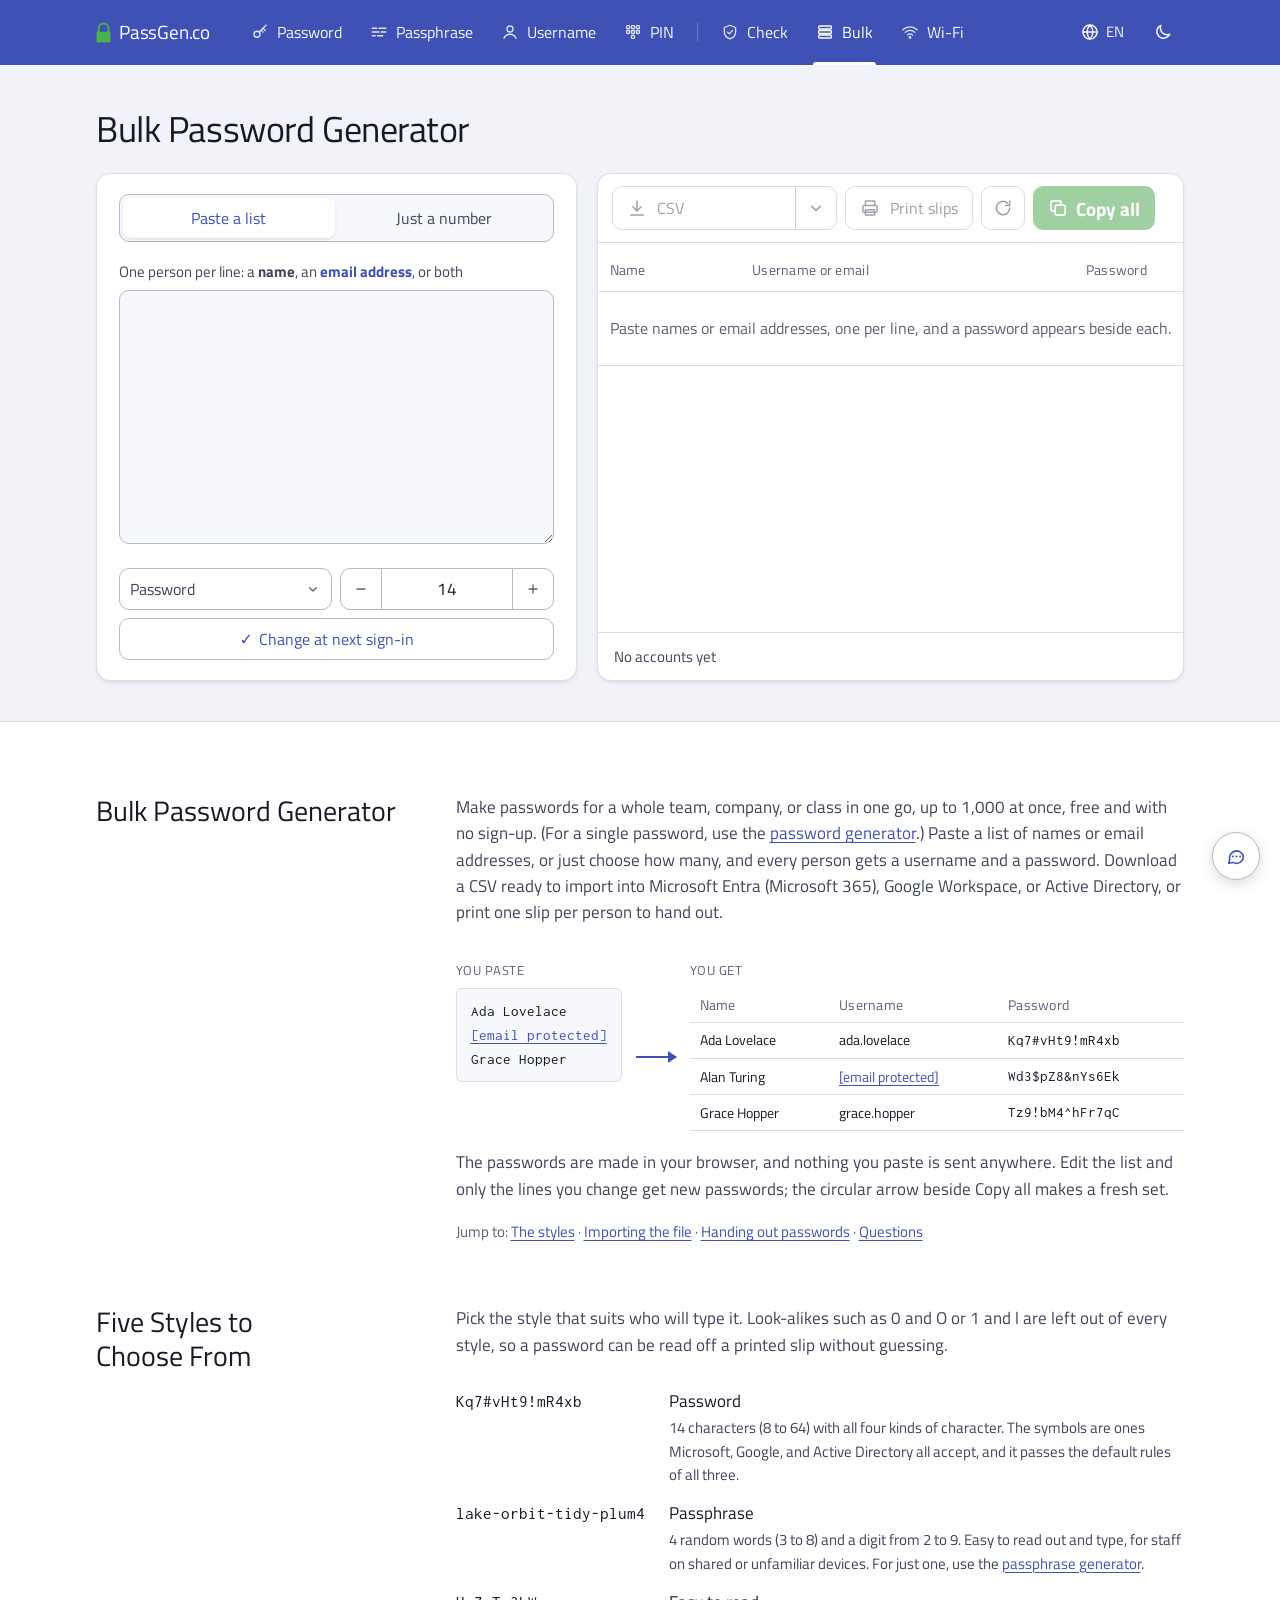
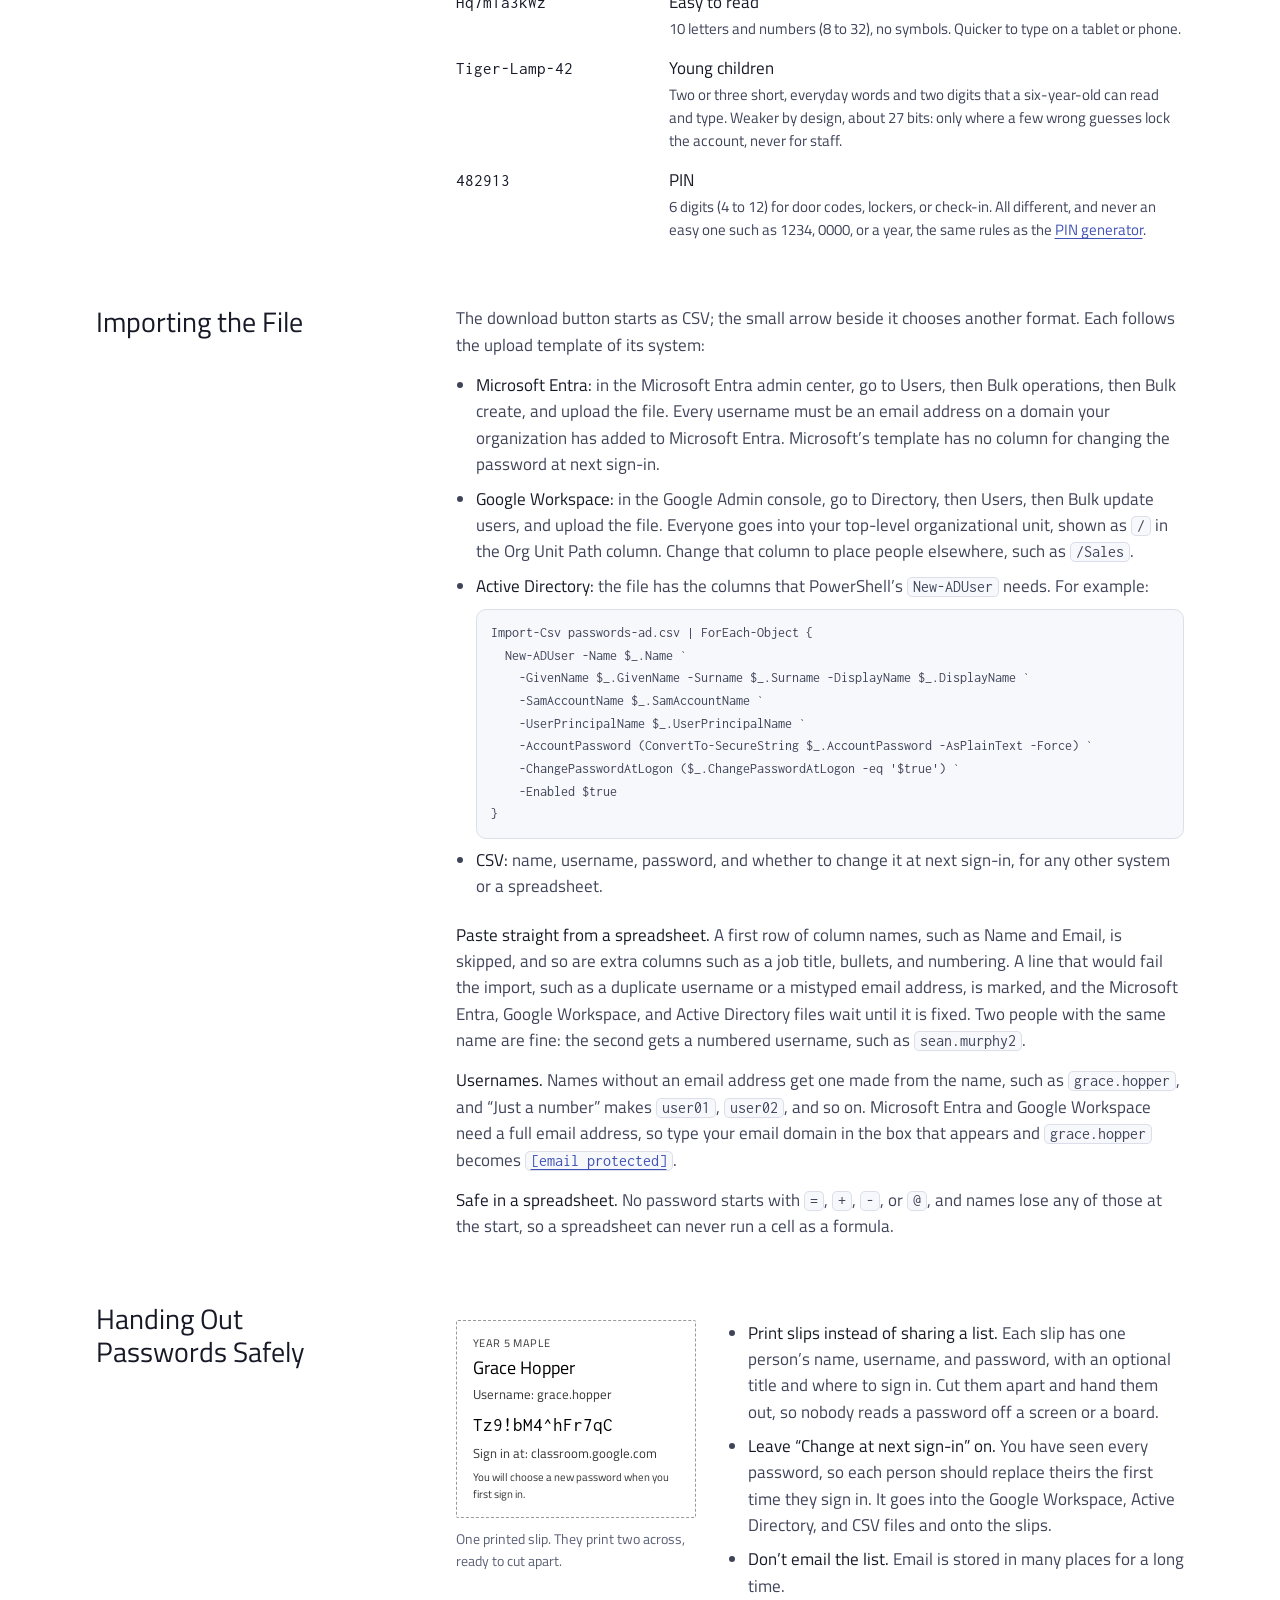
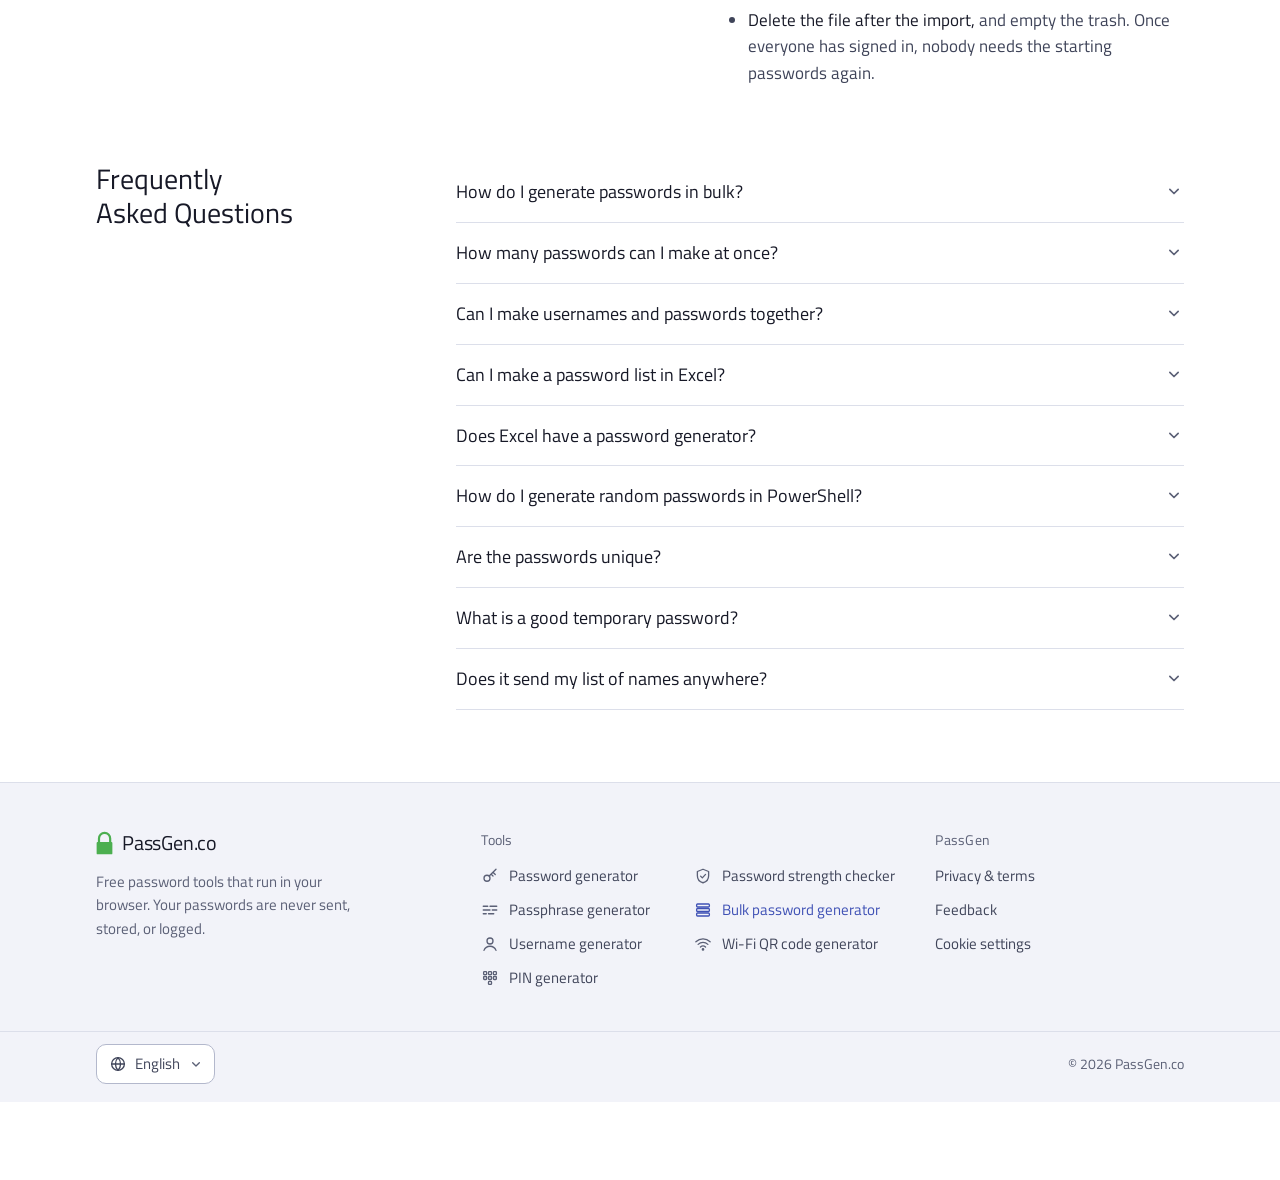
==== bulk/index.html @ 38e811c3 "Initial commit: PassGen Web standalone client-side password generator with Docker and CI/CD" ====
<!doctype html> <html lang="en" data-lang="en"> <head> <meta charset="utf-8"><meta http-equiv="Content-Security-Policy" content="default-src 'self'; script-src 'self' 'unsafe-inline'; style-src 'self' 'unsafe-inline'; img-src 'self' data:; font-src 'self'; connect-src 'self' https://api.pwnedpasswords.com; frame-src 'none'; object-src 'none';"> <meta name="viewport" content="width=device-width,initial-scale=1"> <title>Bulk Password Generator: CSV for Microsoft 365 and Google | PassGen.co</title> <meta name="description" content="Paste names or emails, get a password for each (up to 1,000). Export CSV for Microsoft Entra, Google Workspace, or Active Directory, or print slips."> <link rel="preload" href="/assets/fonts/inconsolata-latin.woff2" as="font" type="font/woff2" crossorigin> <link rel="preload" href="/assets/fonts/titillium-latin.woff2" as="font" type="font/woff2" crossorigin> <style>@font-face { font-family: "Titillium Web"; font-style: normal; font-weight: 400; font-display: swap; src: url("/assets/fonts/titillium-latin.woff2") format("woff2"); unicode-range: U+0-FF, U+131, U+152-153, U+2BB-2BC, U+2C6, U+2DA, U+2DC, U+304, U+308, U+329, U+2000-206F, U+20AC, U+2122, U+2191, U+2193, U+2212, U+2215, U+FEFF, U+FFFD; }@font-face { font-family: "Titillium Web"; font-style: normal; font-weight: 400; font-display: swap; src: url("/assets/fonts/titillium-latin-ext.woff2") format("woff2"); unicode-range: U+100-2BA, U+2BD-2C5, U+2C7-2CC, U+2CE-2D7, U+2DD-2FF, U+304, U+308, U+329, U+1D00-1DBF, U+1E00-1E9F, U+1EF2-1EFF, U+2020, U+20A0-20AB, U+20AD-20C0, U+2113, U+2C60-2C7F, U+A720-A7FF; }@font-face { font-family: Inconsolata; font-style: normal; font-weight: 400; font-display: block; src: url("/assets/fonts/inconsolata-latin.woff2") format("woff2"); unicode-range: U+0-FF, U+131, U+152-153, U+2BB-2BC, U+2C6, U+2DA, U+2DC, U+304, U+308, U+329, U+2000-206F, U+20AC, U+2122, U+2191, U+2193, U+2212, U+2215, U+FEFF, U+FFFD; }@font-face { font-family: Inconsolata; font-style: normal; font-weight: 400; font-display: block; src: url("/assets/fonts/inconsolata-latin-ext.woff2") format("woff2"); unicode-range: U+100-2BA, U+2BD-2C5, U+2C7-2CC, U+2CE-2D7, U+2DD-2FF, U+304, U+308, U+329, U+1D00-1DBF, U+1E00-1E9F, U+1EF2-1EFF, U+2020, U+20A0-20AB, U+20AD-20C0, U+2113, U+2C60-2C7F, U+A720-A7FF; }:root { color-scheme: light; --bg: #ffffff; --band: #f2f3f9; --slab: #ffffff; --sunk: #f7f8fb; --line: #dcdfea; --line-strong: #b3b8cc; --box: #767b90; --ink: #171927; --ink-2: #3f4459; --muted: #5b6076; --brand: #3F51B5; --brand-ink: #3F51B5; --brand-fill: #3F51B5; --brand-soft: #e8eaf6; --brand-line: #9aa4dc; --on-brand: #ffffff; --go: #4CAF50; --go-hover: #5cbb60; --go-ink: #0c2310; --sel: #c5cae9; --sel-ink: #171927; --s-weak: #c62828; --s-fair: #a86400; --s-strong: #3F51B5; --s-vstrong: #2e7d32; --s-empty: #dcdfea; --shadow: 0 1px 2px rgb(23 27 60 / .07),0 3px 8px -4px rgb(23 27 60 / .12); --pop-shadow: 0 10px 20px -8px rgb(23 27 60 / .28),0 2px 6px rgb(23 27 60 / .08); --scrim: rgb(15 17 30 / .38); --ui: "Titillium Web",system-ui,-apple-system,"Segoe UI",Roboto,"Noto Sans",sans-serif; --mono: "Inconsolata",ui-monospace,"SFMono-Regular",Menlo,Consolas,monospace; --r: 10px; --wrap: 880px; --wide: 1136px; --gutter: 24px; }@media (prefers-color-scheme: dark){:root:not([data-theme="light"]) { color-scheme: dark; --bg: #141518; --band: #1b1c21; --slab: #24262d; --sunk: #1e1f25; --line: #33363f; --line-strong: #4d515e; --box: #8a8fa0; --ink: #eceef3; --ink-2: #c6c9d4; --muted: #a3a7b6; --brand-ink: #82b1ff; --brand-fill: #4a5fd0; --brand-soft: #262d4d; --brand-line: #5465c4; --on-brand: #ffffff; --go: #4CAF50; --go-hover: #5cbb60; --go-ink: #0c2310; --sel: #3949ab; --sel-ink: #ffffff; --s-weak: #ef5350; --s-fair: #ffb300; --s-strong: #82b1ff; --s-vstrong: #66bb6a; --s-empty: #393c46; --shadow: 0 1px 2px rgb(0 0 0 / .3),0 3px 8px -4px rgb(0 0 0 / .4); --pop-shadow: 0 10px 20px -8px rgb(0 0 0 / .7),0 2px 6px rgb(0 0 0 / .3); --scrim: rgb(0 0 0 / .55); }}:root[data-theme="dark"] { color-scheme: dark; --bg: #141518; --band: #1b1c21; --slab: #24262d; --sunk: #1e1f25; --line: #33363f; --line-strong: #4d515e; --box: #8a8fa0; --ink: #eceef3; --ink-2: #c6c9d4; --muted: #a3a7b6; --brand-ink: #82b1ff; --brand-fill: #4a5fd0; --brand-soft: #262d4d; --brand-line: #5465c4; --on-brand: #ffffff; --go: #4CAF50; --go-hover: #5cbb60; --go-ink: #0c2310; --sel: #3949ab; --sel-ink: #ffffff; --s-weak: #ef5350; --s-fair: #ffb300; --s-strong: #82b1ff; --s-vstrong: #66bb6a; --s-empty: #393c46; --shadow: 0 1px 2px rgb(0 0 0 / .3),0 3px 8px -4px rgb(0 0 0 / .4); --pop-shadow: 0 10px 20px -8px rgb(0 0 0 / .7),0 2px 6px rgb(0 0 0 / .3); --scrim: rgb(0 0 0 / .55); }*, ::before, ::after { box-sizing: border-box; }html { text-size-adjust: 100%; scrollbar-color: var(--line-strong) transparent; scroll-behavior: smooth; }@media (prefers-reduced-motion: reduce){html { scroll-behavior: auto; }}body { margin: 0px; background: var(--bg); color: var(--ink); font: 400 17px/1.55 var(--ui); font-synthesis: none; -webkit-font-smoothing: antialiased; }body { display: flex; flex-direction: column; min-height: 100dvh; }body > main { flex: 1 0 auto; }::selection { background: var(--sel); color: var(--sel-ink); }a { color: var(--brand-ink); text-underline-offset: 0.2em; text-decoration-thickness: 1px; }a:hover { text-decoration-thickness: 2px; }button, input, select, textarea { font: inherit; color: inherit; }button { cursor: pointer; }:focus-visible { outline: 2px solid var(--brand-ink); outline-offset: 2px; border-radius: 6px; }.ico { width: 20px; height: 20px; flex: 0 0 auto; display: block; }.sr { width: 1px; height: 1px; overflow: hidden; clip: rect(0px, 0px, 0px, 0px); white-space: nowrap; position: absolute !important; }h1, h2, h3 { font-weight: 400; margin: 0px; text-wrap: balance; }.top { background: var(--band); border-bottom: 1px solid var(--line); }.top-in { max-width: var(--wide); margin: 0px auto; padding: 0 var(--gutter); height: 64px; display: flex; align-items: center; gap: 28px; }.brand { display: flex; align-items: center; gap: 10px; color: var(--ink); text-decoration: none; font-size: 22px; letter-spacing: -0.01em; flex: 0 0 auto; }.brand:hover { text-decoration: none; }.brand svg { width: 30px; height: 30px; }.tools { display: flex; align-self: stretch; gap: 2px; flex: 1 1 0%; min-width: 0px; }.tools a { position: relative; display: flex; align-items: center; gap: 8px; padding: 0px 13px; color: var(--ink-2); text-decoration: none; font-size: 16px; white-space: nowrap; }.tools a .ico { width: 18px; height: 18px; color: var(--muted); }.tools a:hover { color: var(--ink); }.tools a[aria-current="page"] { color: var(--brand-ink); }.tools a[aria-current="page"] .ico { color: var(--brand-ink); }.tools a[aria-current="page"]::after { content: ""; position: absolute; inset-inline: 10px; bottom: -1px; height: 3px; border-radius: 3px 3px 0px 0px; background: var(--brand-ink); }.tools .sep { width: 1px; background: var(--line); margin: 22px 8px; }.top-actions { display: flex; align-items: center; gap: 6px; flex: 0 0 auto; }.top-actions .menu-btn { display: none; }.icon-btn { display: inline-flex; align-items: center; justify-content: center; gap: 6px; height: 40px; min-width: 40px; padding: 0px 10px; border-radius: var(--r); border: 1px solid transparent; background: transparent; color: var(--ink-2); }.icon-btn:hover { background: var(--slab); border-color: var(--line); }.lang-btn .code { font-size: 15px; letter-spacing: 0.04em; }.band { background: var(--band); border-bottom: 1px solid var(--line); }.band-in { max-width: var(--wrap); margin: 0px auto; padding: 44px var(--gutter) 40px; }.title { display: flex; flex-wrap: wrap; align-items: baseline; justify-content: space-between; gap: 6px 24px; }h1 { font-size: 36px; line-height: 1.12; letter-spacing: -0.012em; color: var(--ink); }.recipe { display: flex; flex-wrap: wrap; gap: 8px; margin: 24px 0px 14px; padding: 0px; list-style: none; }.chip { display: inline-flex; align-items: center; gap: 8px; height: 42px; padding: 0px 14px; border-radius: var(--r); border: 1px solid var(--line-strong); background: var(--slab); color: var(--ink-2); font-size: 16px; white-space: nowrap; transition: background-color 0.15s, border-color 0.15s, color 0.15s; }.chip:hover { border-color: var(--brand-line); color: var(--ink); }.chip .ico { width: 16px; height: 16px; color: var(--muted); transition: transform 0.2s cubic-bezier(0.2, 0.8, 0.2, 1); }.chip .val { color: var(--ink); }.chip[aria-pressed="true"] { background: var(--brand-soft); border-color: var(--brand-line); color: var(--brand-ink); }@keyframes nope { 
  20%, 60% { transform: translateX(-4px); }
  40%, 80% { transform: translateX(4px); }
}.recipe li { display: flex; }.recipe li > .chip { flex: 1 1 0%; justify-content: center; }.slab { background: var(--slab); border: 1px solid var(--line); border-radius: 14px; box-shadow: var(--shadow); }.row-copy { width: 40px; height: 40px; display: grid; place-items: center; border-radius: 8px; border: 1px solid transparent; background: none; color: var(--muted); }.row-copy:hover { border-color: var(--line); color: var(--ink); }.btn { display: inline-flex; align-items: center; justify-content: center; gap: 10px; height: 52px; padding: 0px 22px; border-radius: var(--r); border: 1px solid var(--line-strong); background: var(--slab); color: var(--ink); font-size: 18px; white-space: nowrap; transition: background-color 0.15s, border-color 0.15s, transform 0.1s; }.btn:active { transform: translateY(1px); }.btn .ico { width: 20px; height: 20px; }.btn-icon { width: 52px; padding: 0px; color: var(--ink-2); }.btn-icon:hover { border-color: var(--brand-line); color: var(--brand-ink); }.btn-icon .ico { transition: transform 0.45s cubic-bezier(0.2, 0.8, 0.2, 1); }.btn-go { background: var(--go); border-color: var(--go); color: var(--go-ink); min-width: 132px; }.btn-go:hover { background: var(--go-hover); border-color: var(--go-hover); }.btn-go .labels { display: grid; }.btn-go .labels > span { grid-area: 1 / 1; transition: opacity 0.15s; }.btn-go .labels > span[hidden] { display: block; visibility: hidden; opacity: 0; }.btn-go .ic-wrap { display: grid; width: 20px; height: 20px; }.btn-go .ic-wrap svg { width: 20px; height: 20px; grid-area: 1 / 1; transition: opacity 0.15s, transform 0.25s cubic-bezier(0.2, 0.8, 0.2, 1); }.btn-go .ic-done { opacity: 0; transform: scale(0.5); }.btn-quiet { height: 44px; font-size: 16px; padding: 0px 14px; color: var(--ink-2); }.btn-quiet:hover { border-color: var(--brand-line); color: var(--brand-ink); }.foot-sp { flex: 1 1 0%; }.btn:disabled { opacity: 0.5; cursor: not-allowed; }.bulk-in { max-width: var(--wide); }.bulk { display: grid; grid-template-columns: 340px minmax(0px, 1fr); gap: 20px; margin-top: 24px; align-items: start; }.bulk-form { padding: 18px; display: grid; gap: 18px; }.lab { display: block; font-size: 15px; color: var(--ink-2); margin: 0px 0px 6px; }.seg { display: grid; grid-template-columns: 1fr 1fr; border: 1px solid var(--line-strong); border-radius: var(--r); padding: 3px; gap: 3px; background: var(--sunk); }.seg label { position: relative; }.seg input { position: absolute; opacity: 0; inset: 0px; margin: 0px; cursor: pointer; }.seg span { display: flex; align-items: center; justify-content: center; height: 40px; border-radius: 7px; color: var(--ink-2); font-size: 16px; transition: background-color 0.15s, color 0.15s; }.seg input:checked + span { background: var(--slab); color: var(--brand-ink); box-shadow: rgba(0, 0, 0, 0.12) 0px 1px 3px; }.seg input:focus-visible + span { outline: 2px solid var(--brand-ink); outline-offset: 1px; }textarea { width: 100%; border: 1px solid var(--line-strong); border-radius: var(--r); background: var(--sunk); padding: 10px 12px; font: 15px/1.55 var(--mono); color: var(--ink); resize: vertical; min-height: 170px; }.mode-list .hint { margin-top: 6px; }.bulk-out { min-width: 0px; overflow: hidden; }.bulk-bar { display: flex; flex-wrap: wrap; gap: 8px; align-items: center; padding: 12px 14px; border-bottom: 1px solid var(--line); }.btn-sm { height: 44px; font-size: 16px; min-width: 0px; padding: 0px 14px; gap: 8px; }.tbl-wrap { max-height: 470px; overflow: auto; }.bulk-tbl { margin: 0px; }.bulk-tbl th { position: sticky; top: 0px; background: var(--slab); z-index: 1; }.bulk-tbl th, .bulk-tbl td { padding: 6px 14px; }.bulk-tbl td { color: var(--ink-2); white-space: nowrap; }.bulk-tbl .c-pw { color: var(--ink); font-size: 18px; letter-spacing: 0.02em; }.bulk-tbl .c-copy { width: 56px; text-align: end; }.bulk-note { display: flex; gap: 8px; align-items: center; margin: 0px; padding: 12px 16px; border-top: 1px solid var(--line); color: var(--muted); font-size: 15px; }@starting-style {
  .pop:popover-open { opacity: 0; transform: translateY(-4px); }
}.picks { display: flex; flex-wrap: wrap; gap: 6px; margin-top: 10px; }.pick { min-width: 48px; height: 38px; padding: 0px 10px; border-radius: 8px; border: 1px solid var(--line); background: var(--sunk); color: var(--ink-2); font-variant-numeric: tabular-nums; }.pick:hover { border-color: var(--brand-line); color: var(--ink); }.pick[aria-pressed="true"] { background: var(--brand-fill); border-color: var(--brand-fill); color: var(--on-brand); }.hint { font-size: 14px; color: var(--muted); margin: 10px 0px 0px; }.opt code, .pop code, .mono { font-family: var(--mono); font-size: 15px; color: var(--muted); letter-spacing: 0.04em; word-break: break-all; }.guide { max-width: var(--wrap); margin: 0px auto; padding: 24px var(--gutter) 72px; }.guide section { max-width: 68ch; padding-top: 48px; }.guide h2 { font-size: 28px; line-height: 1.2; margin-bottom: 12px; color: var(--ink); }.guide p, .guide li { color: var(--ink-2); }.guide p { margin: 0px 0px 14px; }.tbl { width: 100%; border-collapse: collapse; font-variant-numeric: tabular-nums; font-size: 16px; margin-top: 6px; }.tbl th, .tbl td { text-align: start; padding: 10px 12px; border-bottom: 1px solid var(--line); }.tbl th { color: var(--muted); font-size: 14px; letter-spacing: 0.02em; }.tbl td:first-child { color: var(--ink); }.fb-fab { transition: opacity 0.2s, transform 0.2s; }@keyframes rise { 
  0% { opacity: 0; transform: translateY(8px); }
}.input, .select { height: 46px; border: 1px solid var(--line-strong); border-radius: var(--r); background: var(--sunk); padding: 0px 12px; width: 100%; }.input::placeholder, textarea::placeholder { color: var(--muted); }.input:focus, .select:focus, textarea:focus { outline: none; border-color: var(--brand-ink); box-shadow: 0 0 0 1px var(--brand-ink); }.toast { position: fixed; left: 50%; bottom: 24px; transform: translate(-50%, 16px); background: var(--ink); color: var(--bg); padding: 10px 16px; border-radius: 10px; font-size: 15px; opacity: 0; pointer-events: none; transition: opacity 0.18s, transform 0.25s cubic-bezier(0.2, 0.8, 0.2, 1); z-index: 50; max-width: calc(-32px + 100vw); }.print-only { display: none; }@media print{body > :not(.print-only) { display: none !important; }.print-only { display: block !important; }}@media (max-width: 1120px){.tools a .ico { display: none; }.tools a { padding: 0px 10px; }}@media (max-width: 999px){.recipe { margin: 18px 0px 12px; gap: 6px; display: grid; grid-template-columns: repeat(12, minmax(0px, 1fr)); grid-auto-flow: dense; }.recipe > li { grid-column: span 4; }.recipe .r-words { grid-column: span 5; }.recipe .r-sep { grid-column: span 7; }}@media (max-width: 860px){:root { --gutter: 16px; }.top-in { display: grid; grid-template-columns: minmax(0px, 1fr) auto; height: auto; padding: 0px; gap: 0px; }.brand { font-size: 20px; height: 56px; padding-inline: 16px; }.brand svg { width: 26px; height: 26px; }.top-actions { padding-inline-end: 8px; grid-area: 1 / 2; }.top-actions .menu-btn { display: inline-flex; }.tools { grid-area: 2 / 1 / auto / -1; border-top: 1px solid var(--line); overflow-x: auto; scrollbar-width: none; height: 48px; padding: 0px 8px; scroll-snap-type: x; mask-image: linear-gradient(90deg, rgb(0, 0, 0) 88%, transparent); }[dir="rtl"] .tools { mask-image: linear-gradient(270deg, rgb(0, 0, 0) 88%, transparent); }.tools::-webkit-scrollbar { display: none; }.tools a { padding: 0px 12px; scroll-snap-align: start; }.tools a .ico { display: block; }.tools .sep { margin: 14px 4px; }.band-in { padding: 24px var(--gutter) 28px; }h1 { font-size: 28px; }.title { display: block; }.bulk { grid-template-columns: 1fr; }.bulk-tbl thead { display: none; }.bulk-tbl tr { display: grid; grid-template-columns: minmax(0px, 1fr) 48px; grid-template-areas: "n c" "u c" "p c"; padding: 10px 14px; border-bottom: 1px solid var(--line); }.bulk-tbl td { border: 0px; padding: 0px; white-space: normal; overflow-wrap: anywhere; }.bulk-tbl .c-name { grid-area: n; color: var(--ink); }.bulk-tbl .c-user { grid-area: u; font-size: 15px; }.bulk-tbl .c-pw { grid-area: p; margin-top: 2px; }.bulk-tbl .c-copy { grid-area: c; align-self: center; width: auto; }.chip { height: 42px; padding: 0px 10px; font-size: 15px; gap: 7px; }.btn-go { width: 100%; }.guide section { padding-top: 36px; }.guide h2 { font-size: 24px; }@starting-style {
  .pop:not(.pop-info):popover-open { transform: translateY(24px); }
}@starting-style {
  .pop.pop-full:popover-open, .lang-pop:popover-open { transform: none; opacity: 0; }
}}@media (prefers-reduced-motion: reduce){*, ::before, ::after { animation-duration: 0.01ms !important; animation-iteration-count: 1 !important; transition-duration: 0.01ms !important; }}:root[data-theme="dark"] .theme-btn .ic-moon, :root:not([data-theme="dark"]) .theme-btn .ic-sun { display: none; }:root.theme-switching, :root.theme-switching *, :root.theme-switching ::before, :root.theme-switching ::after { transition: none !important; }:root:not([data-theme="dark"]) .top { --band: #3F51B5; --line: rgb(255 255 255 / .2); --line-strong: rgb(255 255 255 / .5); --ink: #ffffff; --ink-2: rgb(255 255 255 / .94); --muted: rgb(255 255 255 / .84); --brand-ink: #ffffff; --brand-fill: #ffffff; --brand-soft: rgb(255 255 255 / .16); --brand-line: rgb(255 255 255 / .75); --on-brand: #3F51B5; --box: rgb(255 255 255 / .8); border-bottom-color: transparent; }:root:not([data-theme="dark"]) .top .icon-btn:hover { background: rgba(255, 255, 255, 0.12); border-color: transparent; }:root:not([data-theme="dark"]) .top .pop, :root:not([data-theme="dark"]) .top dialog { --line: #dcdfea; --line-strong: #b3b8cc; --ink: #171927; --ink-2: #3f4459; --muted: #5b6076; --brand-ink: #3F51B5; --brand-fill: #3F51B5; --brand-soft: #e8eaf6; --brand-line: #9aa4dc; --on-brand: #ffffff; --box: #767b90; }@font-face { font-family: "PG Bold"; font-style: normal; font-weight: 700; font-display: swap; src: url("/assets/fonts/titillium-700-latin.woff2") format("woff2"); unicode-range: U+0-FF, U+131, U+152-153, U+2BB-2BC, U+2C6, U+2DA, U+2DC, U+304, U+308, U+329, U+2000-206F, U+20AC, U+2122, U+2191, U+2193, U+2212, U+2215, U+FEFF, U+FFFD; }@font-face { font-family: "PG Bold"; font-style: normal; font-weight: 700; font-display: swap; src: url("/assets/fonts/titillium-700-latin-ext.woff2") format("woff2"); unicode-range: U+100-2BA, U+2BD-2C5, U+2C7-2CC, U+2CE-2D7, U+2DD-2FF, U+304, U+308, U+329, U+1D00-1DBF, U+1E00-1E9F, U+1EF2-1EFF, U+2020, U+20A0-20AB, U+20AD-20C0, U+2113, U+2C60-2C7F, U+A720-A7FF; }html[data-theme]:root { --go: #43A047; --go-hover: #3B9440; --go-ink: #ffffff; }.btn-go { font-size: 19px; font-family: "PG Bold", "Titillium Web", system-ui, sans-serif; font-weight: 700; }.brand .lock { width: 17px; height: 24px; flex: 0 0 auto; }.brand { gap: 9px; }.top { position: sticky; top: calc(var(--hdr-h, 64px) * -1); z-index: 40; }@keyframes hdr-in { 
  0% { transform: translateY(-100%); }
  100% { transform: none; }
}.guide section[id] { scroll-margin-top: -24px; }@media (max-width: 860px){.guide section[id] { scroll-margin-top: -12px; }}html[data-theme]:root { --s-strong: #689F38; }html[data-theme="dark"]:root { --s-strong: #9CCC65; }@media (min-width: 1000px){.guide { max-width: var(--wide); }.guide section { max-width: none; display: grid; grid-template-columns: minmax(0px, 1fr) minmax(0px, 2.4fr); column-gap: 56px; }.guide section > * { grid-column: 2; }.guide section > h2 { grid-area: 1 / 1 / span 40; align-self: start; }.recipe { gap: 6px; }.recipe .chip { padding-inline: 12px; }}@media (min-width: 1000px){.recipe { gap: 5px; }.recipe .chip { padding-inline: 10px; }}@media (min-width: 1000px){.recipe { gap: 4px; }}@media (min-width: 1000px){.recipe:not(.compact) { justify-content: space-between; }}@media (min-width: 1000px){:root.tool-wide .band-in:not(.bulk-in) { padding-inline: var(--gutter); }}@media (min-width: 1000px){.recipe:not(.compact) { justify-content: flex-start; }.recipe:not(.compact) > li > .chip { width: 100%; }}.recipe .split { display: flex; flex: 1 1 0%; min-width: 0px; }.recipe .split > .chip:first-child { flex: 1 1 0%; border-start-end-radius: 0px; border-end-end-radius: 0px; }.recipe .len-split { display: flex; flex: 1 1 0%; min-width: 0px; }.recipe .len-split > .chip { border-radius: 0px; margin-inline-start: -1px; justify-content: center; }.recipe .len-split > .chip:first-child { margin-inline-start: 0px; border-start-start-radius: var(--r); border-end-start-radius: var(--r); }.recipe .len-split > .chip:last-child { border-start-end-radius: var(--r); border-end-end-radius: var(--r); }.recipe .len-split .step { flex: 0 0 auto; width: 38px; padding: 0px; color: var(--ink-2); }.recipe .len-split .step .ico { width: 16px; height: 16px; }.recipe .len-split .step:disabled { color: var(--line-strong); cursor: default; }.recipe .len-split .len-num { flex: 1 1 0%; min-width: 0px; padding-inline: 6px; cursor: default; font-variant-numeric: tabular-nums; font-size: 17px; color: var(--ink); }.recipe .len-split .len-num:hover { border-color: var(--line-strong); }.recipe .len-split > .chip.step:first-child { flex: 0 0 auto; }.recipe .len-split > .chip.step { flex: 0 0 auto; }@media (hover: hover) and (pointer: fine){:root.scrubbing, :root.scrubbing * { cursor: ew-resize !important; user-select: none; }}.recipe .split > .chip:first-child { justify-content: center; }.btn-icon .ico { transition: none; }@keyframes pg-turn { 
  0% { transform: rotate(0deg); }
  100% { transform: rotate(360deg); }
}.recipe.pp-row .opt-tog .opt-ch { font-size: 17px; letter-spacing: 0.04em; }.recipe.pp-row .len-split .len-num { flex: 0 0 auto; width: 3.4ch; padding-inline: 4px; font-size: 17px; color: var(--ink); cursor: default; }@media (min-width: 1000px){.recipe.pp-row { gap: 6px; }.recipe.pp-row:not(.compact) > li:not(.gap):not(.r-words) { flex: 1 1 auto; }.recipe.pp-row:not(.compact) > li.r-words { flex: 0 0 auto; }.recipe.pp-row .len-split { flex: 0 0 auto; }}@media (max-width: 999px){.recipe.pp-row { grid-template-columns: repeat(24, minmax(0px, 1fr)); }.recipe.pp-row > li.r-words { grid-column: span 10; }.recipe.pp-row > li.r-sep { grid-column: span 14; }.recipe.pp-row .len-split .step { width: 44px; }.recipe.pp-row .len-split .len-num { flex: 1 1 0%; }}.stack { display: inline-grid; justify-items: center; }.stack > * { grid-area: 1 / 1; }.stack > .sizer { visibility: hidden; white-space: nowrap; }.stack { justify-items: start; }.recipe .chip:has(> .stack):has(> .chev) { justify-content: flex-start; }.recipe .chip:has(> .stack):has(> .chev) > .chev { margin-inline-start: auto; }.recipe.pp-row .len-split .len-num { width: auto; padding-inline: 14px; }.recipe.pp-row .len-split .len-num .stack { justify-items: center; }@media (max-width: 999px){.recipe.pp-row > li.r-words { grid-column: span 12; }.recipe.pp-row > li.r-sep { grid-column: span 12; }.recipe.pp-row .len-split .len-num { padding-inline: 6px; }}@media (max-width: 359px){.recipe.pp-row > li.r-words, .recipe.pp-row > li.r-sep, .recipe.pp-row > li.r-wl { grid-column: span 24; }}.recipe.pw-row .r-set .chip[aria-pressed="true"], .recipe.pw-row .look-tog[aria-pressed="true"], .recipe.pp-row .opt-tog[aria-pressed="true"], .recipe .chip.chip-more.on { background: var(--brand-soft); border-color: var(--brand-line); color: var(--brand-ink); }.recipe.pw-row .r-set .chip[aria-pressed="true"], .recipe.pw-row .look-tog[aria-pressed="true"], .recipe.pp-row .opt-tog[aria-pressed="true"], .recipe .chip.chip-more.on { background: color-mix(in srgb,var(--brand-fill) 17%,var(--slab)); border-color: color-mix(in srgb,var(--brand-fill) 60%,var(--slab)); }.recipe .r-set .chip[aria-pressed="true"], .recipe .look-tog[aria-pressed="true"], .recipe .opt-tog[aria-pressed="true"], .recipe .chip.chip-more.on, .recipe.pw-row .r-set .chip[aria-pressed="true"], .recipe.pw-row .look-tog[aria-pressed="true"], .recipe.pp-row .opt-tog[aria-pressed="true"], .recipe.pin-row .look-tog[aria-pressed="true"] { background: var(--slab); border-color: var(--line-strong); color: var(--brand-ink); box-shadow: inset 0 -3px 0 var(--brand-fill); }.recipe .r-set .chip[aria-pressed="true"] > span:not(.sr), .recipe .opt-tog[aria-pressed="true"] .opt-ch { color: var(--brand-ink); }.recipe .r-set .chip[aria-pressed="true"], .recipe .look-tog[aria-pressed="true"], .recipe .opt-tog[aria-pressed="true"], .recipe .chip.chip-more.on, .recipe.pw-row .r-set .chip[aria-pressed="true"], .recipe.pw-row .look-tog[aria-pressed="true"], .recipe.pp-row .opt-tog[aria-pressed="true"], .recipe.pin-row .look-tog[aria-pressed="true"] { background: var(--slab); border-color: var(--line-strong); color: var(--brand-ink); box-shadow: none; }.recipe .r-set .chip > span:not(.sr):not(.box)::before, .recipe .opt-tog .opt-ch::before, .recipe .look-tog.skip-words::before { content: "✓"; display: inline-block; width: 0.9em; margin-inline-end: 5px; font-family: var(--ui); font-weight: 400; color: transparent; text-decoration: none; }.recipe .r-set .chip[aria-pressed="true"] > span:not(.sr):not(.box)::before, .recipe .opt-tog[aria-pressed="true"] .opt-ch::before, .recipe .look-tog.skip-words[aria-pressed="true"]::before { color: var(--brand-fill); }.recipe .r-set .chip > span:not(.sr):not(.box), .recipe .opt-tog .opt-ch { position: relative; }.recipe .r-set .chip > span:not(.sr):not(.box)::before, .recipe .opt-tog .opt-ch::before { position: absolute; right: 100%; top: 50%; transform: translateY(-50%); width: auto; margin: 0px 6px 0px 0px; }.recipe .r-set .chip[aria-pressed="true"] > span:not(.sr):not(.box)::before, .recipe .opt-tog[aria-pressed="true"] .opt-ch::before, .recipe .look-tog.skip-words[aria-pressed="true"]::before { color: var(--brand-ink); }.recipe.pp-row .opt-tog { padding-inline: 26px; }.recipe .r-set .chip > span:not(.sr):not(.box)::before, .recipe .opt-tog .opt-ch::before { right: auto; inset-inline-end: 100%; margin: 0px; margin-inline-end: 6px; }.top-in .brand { font-size: 19px; gap: 8px; }.top-in .brand .lock { width: 15px; height: 21px; }@media (max-width: 999px){.top-in .brand { font-size: 18px; }.top-in .brand .lock { width: 14px; height: 20px; }}@media (min-width: 1000px){:root { --rail: 154px; }}@media (hover: hover) and (pointer: fine){.recipe.recipe.recipe :is(.r-set .chip, .look-tog, .opt-tog, .chip-more):hover { border-color: var(--brand-line); color: var(--brand-ink); background: color-mix(in srgb,var(--brand-fill) 7%,var(--slab)); }.recipe.recipe .len-split .step:hover, .recipe.recipe .len-split input.len-num:hover { border-color: var(--brand-line); color: var(--brand-ink); background: color-mix(in srgb,var(--brand-fill) 7%,var(--slab)); position: relative; z-index: 1; }.top-in .brand:hover { opacity: 0.85; }}@media (min-width: 1000px){.bulk { grid-template-columns: 300px minmax(0px, 1fr); }}.recipe.pp-row.bk-row { display: grid; grid-template-columns: minmax(0px, 1fr); gap: 8px; margin: 0px; }.recipe.pp-row.bk-row > li { grid-column: 1 / -1; flex: 0 0 auto; }.recipe.pp-row.bk-row .len-split { flex: 1 1 0%; }.recipe.pp-row.bk-row .len-split .len-num { flex: 1 1 0%; }.bulk-note .count { color: var(--ink-2); }@media (max-width: 999px){.recipe.pp-row.bk-row { grid-template-columns: minmax(0px, 1fr) minmax(0px, 1fr); }.recipe.pp-row.bk-row > li.r-sep, .recipe.pp-row.bk-row > li.r-words { grid-column: auto; }}.recipe.pp-row.bk-row .chip { justify-content: center; }.recipe.pp-row.bk-row .r-sep .chip { justify-content: space-between; }.recipe.pp-row.bk-row .len-split .step { width: 42px; }.recipe.pp-row.bk-row .len-split .len-num { padding-inline: 10px; }.recipe.pp-row.bk-row .opt-tog .opt-ch { font-size: 16px; letter-spacing: 0px; }.bulk-bar .split { display: inline-flex; }.bulk-bar .foot-sp { display: none; }.bulk-bar .btn-icon { width: 44px; height: 44px; }.bulk-bar .bk-dl #dl { border-start-end-radius: 0px; border-end-end-radius: 0px; }.bulk-bar .bk-dl .chip-more { border-start-start-radius: 0px; border-end-start-radius: 0px; margin-inline-start: -1px; padding-inline: 10px; }.bulk-bar .bk-dl .stack { justify-items: start; }@media (max-width: 999px){.bulk-bar { flex-wrap: wrap; row-gap: 8px; }.bulk-bar .bk-dl { order: 1; flex: 1 1 100%; display: flex; }.bulk-bar .bk-dl #dl { flex: 1 1 0%; }.bulk-bar #print { order: 2; padding-inline: 14px; }.bulk-bar #regen { order: 3; flex: 0 0 auto; }.bulk-bar #copyall { order: 4; flex: 1 1 0%; }}@media (max-width: 360px){.bulk-bar #print { font-size: 0px; gap: 0px; width: 44px; padding: 0px; flex: 0 0 auto; }}.bulk-bar.tight #print { font-size: 0px; gap: 0px; width: 44px; padding: 0px; flex: 0 0 auto; }@media (max-width: 999px){.bulk-bar .foot-sp { display: none; }.bulk-note .count { white-space: nowrap; }.bulk .tbl.bulk-tbl td { white-space: normal; }}@media (min-width: 861px){.bulk-tbl { width: 100%; }.tbl.bulk-tbl td.c-name, .tbl.bulk-tbl td.c-user { max-width: 0px; overflow: hidden; text-overflow: ellipsis; white-space: nowrap; }.bulk-tbl td.c-name { width: 45%; }.bulk-tbl td.c-user { width: 55%; }.bulk-tbl td.c-copy, .bulk-tbl th:nth-child(4) { width: 1%; }.bulk-tbl td.c-pw, .bulk-tbl th:nth-child(3) { width: 1%; white-space: nowrap; }.bulk .tbl.bulk-tbl td.c-pw { white-space: nowrap; word-break: normal; overflow-wrap: normal; }}@media (min-width: 1000px) and (max-width: 1199px){.bulk { grid-template-columns: 270px minmax(0px, 1fr); }}@media (min-width: 1000px){.band-in.bulk-in { max-width: var(--wide); margin-inline: auto; padding-inline: var(--gutter); }}@media (min-width: 1000px){.bulk { grid-template-columns: minmax(0px, 9fr) minmax(0px, 11fr); align-items: stretch; }.bulk-form { padding: 20px 22px; align-content: start; }.bulk-form > .mode-count .input { max-width: 200px; }.recipe.pp-row.bk-row { grid-template-columns: minmax(0px, 1fr) minmax(0px, 1fr); }.recipe.pp-row.bk-row > li.r-sep, .recipe.pp-row.bk-row > li.r-words { grid-column: auto; }.bulk-out { display: flex; flex-direction: column; }.bulk-out .tbl-wrap { flex: 1 1 0px; min-height: 240px; max-height: none; overflow: auto; }}@media (min-width: 1000px) and (max-width: 1199px){.bulk { grid-template-columns: minmax(0px, 2fr) minmax(0px, 3fr); }}.bulk .hl-field textarea { min-height: calc(254.5px); }.skip { position: absolute; left: 12px; top: -60px; z-index: 100; background: var(--slab); color: var(--ink); padding: 10px 14px; border-radius: 8px; box-shadow: rgba(0, 0, 0, 0.2) 0px 2px 10px; text-decoration: none; }.skip:focus { top: 12px; }main:focus { outline: none; }@media (max-width: 860px){.bulk .tbl-wrap { max-height: none; overflow: visible; }}.bulk-form .hint.warn { color: var(--s-weak); }.hl-field { position: relative; }.hl-field textarea { position: relative; z-index: 1; display: block; background: transparent; color: transparent; caret-color: var(--ink); }.hl-field textarea::selection { background: color-mix(in srgb,var(--brand-ink) 28%,transparent); color: transparent; }.hl-field .hl { position: absolute; inset: 0px; margin: 0px; border: 1px solid transparent; border-radius: var(--r); background: var(--sunk); padding: 10px 12px; font: 15px/1.55 var(--mono); white-space: pre; overflow: hidden; color: var(--ink); pointer-events: none; }.hl .e, .lab .hl-e { color: var(--brand-ink); }.hl .s { color: var(--muted); }.lab .hl-n, .lab .hl-e { font-family: "PG Bold", "Titillium Web", system-ui, sans-serif; font-weight: 700; }.hl-field .hl-tags { position: absolute; inset: 0px; z-index: 2; margin: 0px; border: 1px solid transparent; padding: 10px 12px; font: 15px/1.55 var(--mono); white-space: pre; overflow: hidden; pointer-events: none; text-align: end; }.people-sum { overflow: hidden; }.people-sum .sum-in { display: flex; flex-wrap: wrap; row-gap: 2px; margin-inline-start: -18px; }.people-sum .sum-in > span::before { content: "·"; display: inline-block; width: 18px; text-align: center; color: var(--muted); }@media (max-width: 520px){.recipe.pp-row.bk-row { grid-template-columns: minmax(0px, 1fr); }}.fb-fab { position: fixed; right: 20px; bottom: 20px; z-index: 40; width: 48px; height: 48px; border-radius: 50%; display: grid; place-items: center; background: var(--slab); color: var(--brand-ink); border: 1px solid var(--line-strong); box-shadow: rgba(0, 0, 0, 0.14) 0px 4px 14px; cursor: pointer; }.fb-fab:hover { border-color: var(--brand-ink); }.fb-fab .ico { width: 22px; height: 22px; }@media (max-width: 860px){.fb-fab { right: 12px; bottom: 12px; width: 44px; height: 44px; transition: transform 0.2s ease-out, opacity 0.2s; }.fb-fab.away { transform: translateY(72px); opacity: 0; pointer-events: none; }}@media (prefers-reduced-motion: reduce){.fb-fab { transition: none; }}:root[data-theme="dark"] #result { --pp-dig: #ff9e9e; --pp-dig-sel: #ff9e9e; --pp-sym: #ff9e9e; --pp-sel: #2f3b80; --pp-sym-sel: #ff9e9e; --pp-warn: #ff7b74; --pp-alt: var(--brand-ink); }@media (prefers-color-scheme: dark){:root:not([data-theme="light"]) #result { --pp-dig: #ff9e9e; --pp-dig-sel: #ff9e9e; --pp-sym: #ff9e9e; --pp-sel: #2f3b80; --pp-sym-sel: #ff9e9e; --pp-warn: #ff7b74; --pp-alt: var(--brand-ink); }}:root[data-theme="dark"] #result { --pw-dig: #82b1ff; --pw-sym: #81c784; --pw-sym-sel: #81c784; }@media (prefers-color-scheme: dark){:root:not([data-theme="light"]) #result { --pw-dig: #82b1ff; --pw-sym: #81c784; --pw-sym-sel: #81c784; }}.guide code { font-family: var(--mono); font-size: 0.92em; background: var(--sunk); border: 1px solid var(--line); border-radius: 5px; padding: 1px 5px; }.guide pre { margin: 10px 0px 4px; padding: 12px 14px; background: var(--sunk); border: 1px solid var(--line); border-radius: var(--r); overflow-x: auto; font-size: 14px; line-height: 1.55; }.tbl td:nth-child(-n+3), .tbl th:nth-child(-n+3) { white-space: nowrap; }:root[data-theme="dark"] .tbl.tint td:has(.lv-1), :root[data-theme="dark"] .k-1::before { background: rgb(74, 36, 38); box-shadow: none; }:root[data-theme="dark"] .tbl.tint td:has(.lv-2), :root[data-theme="dark"] .k-2::before { background: rgb(74, 58, 28); box-shadow: none; }:root[data-theme="dark"] .tbl.tint td:has(.lv-3), :root[data-theme="dark"] .k-3::before { background: rgb(53, 65, 31); box-shadow: none; }:root[data-theme="dark"] .tbl.tint td:has(.lv-4), :root[data-theme="dark"] .k-4::before { background: rgb(31, 61, 36); box-shadow: none; }:root[data-theme="dark"] .jobs-wrap { --j-sym: #81c784; --j-pp-d: #ff9e9e; --j-pp-s: #ff9e9e; }@media (prefers-color-scheme: dark){:root:not([data-theme="light"]) .jobs-wrap { --j-sym: #81c784; --j-pp-d: #ff9e9e; --j-pp-s: #ff9e9e; }}.guide .flow2 { display: grid; grid-template-columns: max-content 40px minmax(0px, 1fr); gap: 0px 14px; align-items: start; margin: 20px 0px 18px; }.f-cap { display: block; font-size: 13px; letter-spacing: 0.04em; text-transform: uppercase; color: var(--muted); margin-bottom: 8px; }.guide .flow2 pre { margin: 0px; padding: 10px 14px; background: var(--sunk); border: 1px solid var(--line); border-radius: 6px; font-family: var(--mono); font-size: 15px; line-height: 1.6; color: var(--ink); }.f-arrow { align-self: center; height: 2px; background: var(--brand-ink); position: relative; margin-top: 22px; }.f-arrow::after { content: ""; position: absolute; right: -1px; top: -5px; border-top: 6px solid transparent; border-bottom: 6px solid transparent; border-image: none; border-left: 9px solid var(--brand-ink); border-right: 0px; }.guide .tbl.mini { margin: 0px; font-size: 14px; }.guide .tbl.mini th, .guide .tbl.mini td { padding: 6px 10px; white-space: nowrap; }.guide .tbl.mini code { background: none; border: 0px; padding: 0px; font-size: 15px; color: var(--ink); }@media (max-width: 760px){.guide .flow2 { grid-template-columns: minmax(0px, 1fr); gap: 0px; }.f-arrow { width: 2px; height: 28px; margin: 10px 0px 10px 24px; justify-self: start; }.f-arrow::after { right: -5px; top: auto; bottom: -2px; border-right: 6px solid transparent; border-left: 6px solid transparent; border-image: none; border-top: 9px solid var(--brand-ink); border-bottom: 0px; }.f-out { overflow-x: auto; }}@media (max-width: 460px){.guide .tbl.mini th:first-child, .guide .tbl.mini td:first-child { display: none; }.guide .tbl.mini th, .guide .tbl.mini td { padding: 6px 8px; }}</style><link rel="preload" href="/assets/css/all.css?v=a039aac0da" as="style"><link rel="stylesheet" href="/assets/css/all.css?v=a039aac0da" media="print" id="pg-css"><noscript><link rel="stylesheet" href="/assets/css/all.css?v=a039aac0da"></noscript><script>!function(){var e=document.documentElement,t=null,a=window.matchMedia&&matchMedia("(prefers-color-scheme: dark)");try{t=localStorage.getItem("theme")}catch(e){}e.dataset.theme="dark"===t||"light"===t?t:a&&a.matches?"dark":"light"}();</script>   <meta property="og:type" content="website"><meta property="og:title" content="Bulk Password Generator: CSV for Microsoft 365 and Google | PassGen.co"><meta property="og:description" content="Paste names or emails, get a password for each (up to 1,000). Export CSV for Microsoft Entra, Google Workspace, or Active Directory, or print slips."><meta property="og:url" content="https://passgen.co/bulk/"><meta property="og:site_name" content="PassGen.co"><meta property="og:image" content="https://passgen.co/assets/img/og-bulk.png?v=b695a7b8"><meta property="og:image:width" content="1200"><meta property="og:image:height" content="630"><meta property="og:image:alt" content="PassGen.co Bulk password generator"><meta property="og:locale" content="en_US"><meta name="twitter:card" content="summary_large_image"><meta name="twitter:title" content="Bulk Password Generator: CSV for Microsoft 365 and Google | PassGen.co"><meta name="twitter:description" content="Paste names or emails, get a password for each (up to 1,000). Export CSV for Microsoft Entra, Google Workspace, or Active Directory, or print slips."><meta name="twitter:image" content="https://passgen.co/assets/img/og-bulk.png?v=b695a7b8"><script type="application/ld+json">{"@context":"https://schema.org","@type":"WebApplication","name":"Bulk password generator","url":"https://passgen.co/bulk/","description":"Paste names or emails, get a password for each (up to 1,000). Export CSV for Microsoft Entra, Google Workspace, or Active Directory, or print slips.","inLanguage":"en","applicationCategory":"SecurityApplication","operatingSystem":"Any","browserRequirements":"Requires JavaScript","isAccessibleForFree":true,"offers":{"@type":"Offer","price":"0","priceCurrency":"USD"},"publisher":{"@type":"Organization","name":"PassGen.co","url":"https://passgen.co/"}}</script><link rel="icon" href="/favicon.ico" sizes="48x48"><link rel="icon" type="image/svg+xml" href="/assets/img/icon.svg"><link rel="apple-touch-icon" href="/assets/img/apple-touch-icon.png"><meta name="theme-color" content="#3F51B5" media="(prefers-color-scheme: light)"><meta name="theme-color" content="#1b1c21" media="(prefers-color-scheme: dark)"><link rel="alternate" hreflang="ru" href="/ru/bulk/"><link rel="alternate" hreflang="en" href="/bulk/"></head> <body>  <a class="skip" href="#main">Skip to the tool</a><header class="top"><div class="top-in"><a class="brand" href="/" aria-label="PassGen.co home"><svg class="lock" viewBox="-2 0 54 72" aria-hidden="true"><rect x="0" y="33" width="50" height="39" rx="3" fill="#4CAF50"/><path d="M7.5 34V21.5a17.75 17.75 0 0 1 35.5 0V34" fill="none" stroke="#4CAF50" stroke-width="7"/></svg><span>PassGen.co</span></a><nav class="tools" aria-label="Tools"><a href="/" title="Password generator"><svg class="ico" aria-hidden="true"><use href="/assets/icons.svg?v=a4efabb73f#i-key"/></svg><span>Password</span></a><a href="/passphrase/" title="Passphrase generator"><svg class="ico" aria-hidden="true"><use href="/assets/icons.svg?v=a4efabb73f#i-phrase"/></svg><span>Passphrase</span></a><a href="/username/" title="Username generator"><svg class="ico" aria-hidden="true"><use href="/assets/icons.svg?v=a4efabb73f#i-user"/></svg><span>Username</span></a><a href="/pin/" title="PIN generator"><svg class="ico" aria-hidden="true"><use href="/assets/icons.svg?v=a4efabb73f#i-pin"/></svg><span>PIN</span></a><span class="sep" aria-hidden="true"></span><a href="/check/" title="Password strength checker"><svg class="ico" aria-hidden="true"><use href="/assets/icons.svg?v=a4efabb73f#i-check"/></svg><span>Check</span></a><a href="/bulk/" aria-current="page" title="Bulk password generator"><svg class="ico" aria-hidden="true"><use href="/assets/icons.svg?v=a4efabb73f#i-bulk"/></svg><span>Bulk</span></a><a href="/wifi/" title="Wi-Fi QR code generator"><svg class="ico" aria-hidden="true"><use href="/assets/icons.svg?v=a4efabb73f#i-wifi"/></svg><span>Wi-Fi</span></a></nav><div class="top-actions"><button class="icon-btn lang-btn" popovertarget="lang-pop" aria-label="Language: English"><svg class="ico" aria-hidden="true"><use href="/assets/icons.svg?v=a4efabb73f#i-globe"/></svg><span class="code">EN</span></button><button class="icon-btn theme-btn" type="button" aria-label="Switch to dark mode"><svg class="ico ic-moon" aria-hidden="true"><use href="/assets/icons.svg?v=a4efabb73f#i-moon"/></svg><svg class="ico ic-sun" aria-hidden="true"><use href="/assets/icons.svg?v=a4efabb73f#i-sun"/></svg></button><button class="icon-btn menu-btn" type="button" popovertarget="menu-pop" aria-label="Menu"><svg class="ico" aria-hidden="true"><use href="/assets/icons.svg?v=a4efabb73f#i-menu"/></svg></button></div></div></header><div class="pop lang-pop" id="lang-pop" popover><span class="grab" aria-hidden="true"></span><h3>Language</h3><input class="filter" type="search" placeholder="Find a language" aria-label="Find a language"><ul class="lang-grid"><li data-en="Russian"><a href="/ru/bulk/" hreflang="ru" data-code="ru" lang="ru"><span>Русский</span><span class="c">RU</span></a></li><li data-en="English"><a href="/bulk/" hreflang="en" data-code="en" lang="en"><span>English</span><span class="c">EN</span></a></li></ul></div><div class="toast" role="status" aria-live="polite"></div><div class="sr" id="sr-status" role="status" aria-live="polite"></div> <main id="main" tabindex="-1"> <section class="band" aria-labelledby="h1"> <div class="band-in bulk-in"> <div class="title"> <h1 id="h1">Bulk Password Generator</h1> </div> <div class="bulk"> <form class="bulk-form slab" id="bulk-form"> <div class="seg" role="radiogroup" aria-label="Who needs passwords"> <label><input type="radio" name="mode" value="list" checked="checked"><span>Paste a list</span></label> <label><input type="radio" name="mode" value="count"><span>Just a number</span></label> </div> <div class="mode-list"> <label class="lab" for="people">One person per line: a <span class="hl-n">name</span>, an <span class="hl-e">email address</span>, or both</label> <div class="hl-field"><div class="hl" id="people-hl" aria-hidden="true"></div><textarea id="people" rows="6" spellcheck="false" wrap="off">Ada Lovelace, ada.lovelace@example.com
Alan Turing, alan.turing@example.com
Grace Hopper
Katherine Johnson, k.johnson@example.com
Tim Berners-Lee
Margaret Hamilton, m.hamilton@example.com</textarea><div class="hl-tags" id="people-tags" aria-hidden="true"></div></div> <p class="hint people-sum" id="people-sum" aria-live="polite" hidden></p> </div> <div class="mode-count" hidden> <label class="lab" for="count-in">How many, from 1 to 1,000</label> <input class="input" id="count-in" type="text" inputmode="numeric" autocomplete="off" maxlength="5" value="25"> <div class="picks" id="count-picks"></div> </div> <div class="mode-dom" id="dom-wrap"> <label class="lab" for="domain">Domain for usernames (optional)</label> <input class="input" id="domain" type="text" inputmode="url" autocomplete="off" autocapitalize="off" spellcheck="false" placeholder="example.com" aria-describedby="dom-warn"> <p class="hint warn" id="dom-warn" aria-live="polite" hidden></p> </div> <ul class="recipe pp-row bk-row" aria-label="Password settings"> <li class="r-sep"><button class="chip" type="button" popovertarget="pop-fmt" aria-label="Style"><span class="stack"><span id="fmt-val">Password</span><span class="sizer" aria-hidden="true">Young children</span></span><svg class="ico chev" aria-hidden="true"><use href="/assets/icons.svg?v=a4efabb73f#i-chev"/></svg></button></li> <li class="r-words"><span class="split len-split" role="group" aria-label="Length"><button class="chip step" type="button" id="len-dec" aria-label="Shorter"><svg class="ico" aria-hidden="true"><use href="/assets/icons.svg?v=a4efabb73f#i-minus"/></svg></button><span class="chip len-num" aria-live="polite"><span class="stack"><span id="len-lbl"><span class="val" id="len-val">14</span></span><span class="sizer" aria-hidden="true">12 digits</span></span></span><button class="chip step" type="button" id="len-inc" aria-label="Longer"><svg class="ico" aria-hidden="true"><use href="/assets/icons.svg?v=a4efabb73f#i-plus"/></svg></button></span></li> <li class="r-force"><button class="chip opt-tog" type="button" aria-pressed="true" id="force"><span class="opt-ch">Change at next sign-in</span></button></li> </ul> <div class="bk-notes" id="bk-notes" aria-live="polite" hidden></div> </form> <div class="bulk-out slab"> <div class="bulk-bar"> <span class="foot-sp"></span> <span class="split bk-dl"><button class="btn btn-quiet" type="button" id="dl"><svg class="ico" aria-hidden="true"><use href="/assets/icons.svg?v=a4efabb73f#i-download"/></svg><span class="stack"><span id="exp-val">CSV</span><span class="sizer" aria-hidden="true">Google Workspace</span></span></button><button class="btn btn-quiet chip-more" type="button" id="exp-more" popovertarget="pop-exp" aria-label="Export format" title="Export format"><svg class="ico chev" aria-hidden="true"><use href="/assets/icons.svg?v=a4efabb73f#i-chev"/></svg></button></span> <button class="btn btn-quiet" type="button" id="print" popovertarget="pop-print"><svg class="ico" aria-hidden="true"><use href="/assets/icons.svg?v=a4efabb73f#i-print"/></svg>Print slips</button> <button class="btn btn-icon" type="button" id="regen" aria-label="New passwords" title="New passwords"><svg class="ico" aria-hidden="true"><use href="/assets/icons.svg?v=a4efabb73f#i-refresh"/></svg></button> <button class="btn btn-go btn-sm" type="button" id="copyall"><span class="ic-wrap"><svg class="ic-copy" aria-hidden="true"><use href="/assets/icons.svg?v=a4efabb73f#i-copy"/></svg><svg class="ic-done" aria-hidden="true"><use href="/assets/icons.svg?v=a4efabb73f#i-done"/></svg></span><span class="labels"><span class="l-one">Copy all</span><span class="l-done" hidden>Copied</span></span></button> </div> <div class="tbl-wrap"> <table class="tbl bulk-tbl"> <thead><tr><th scope="col" id="th-name">Name</th><th scope="col">Username or email</th><th scope="col" id="th-pw">Password</th><th scope="col"><span class="sr">Copy</span></th></tr></thead> <tbody id="rows"></tbody> </table> </div> <p class="bulk-note"><span class="count" id="count">0 accounts</span></p> </div> </div> </div> </section> <div class="guide">  <section id="intro"> <h2>Bulk Password Generator</h2> <p>Make passwords for a whole team, company, or class in one go, up to 1,000 at once, free and with no sign-up. (For a single password, use the <a href="/">password generator</a>.) Paste a list of names or email addresses, or just choose how many, and every person gets a username and a password. Download a CSV ready to import into Microsoft Entra (Microsoft 365), Google Workspace, or Active Directory, or print one slip per person to hand out.</p> <div class="flow2"> <div class="f-in"><span class="f-cap">You paste</span><pre>Ada Lovelace
<a href="/cdn-cgi/l/email-protection" class="__cf_email__" data-cfemail="2d4c414c430359585f44434a6d48554c405d4148034e4240">[email&#160;protected]</a>
Grace Hopper</pre></div> <span class="f-arrow" aria-hidden="true"></span> <div class="f-out"><span class="f-cap">You get</span><table class="tbl mini"> <thead><tr><th>Name</th><th>Username</th><th>Password</th></tr></thead> <tbody> <tr><td>Ada Lovelace</td><td>ada.lovelace</td><td><code>Kq7#vHt9!mR4xb</code></td></tr> <tr><td>Alan Turing</td><td><a href="/cdn-cgi/l/email-protection" class="__cf_email__" data-cfemail="51303d303f7f252423383f36113429303c213d347f323e3c">[email&#160;protected]</a></td><td><code>Wd3$pZ8&amp;nYs6Ek</code></td></tr> <tr><td>Grace Hopper</td><td>grace.hopper</td><td><code>Tz9!bM4^hFr7qC</code></td></tr> </tbody> </table></div> </div> <p>The passwords are made in your browser, and nothing you paste is sent anywhere. Edit the list and only the lines you change get new passwords; the circular arrow beside Copy all makes a fresh set.</p> <p class="jump">Jump to: <a href="#styles">The styles</a> · <a href="#import">Importing the file</a> · <a href="#handing-out">Handing out passwords</a> · <a href="#faq">Questions</a></p> </section> <section id="styles"> <h2>Five Styles to Choose From</h2> <p>Pick the style that suits who will type it. Look-alikes such as 0 and O or 1 and l are left out of every style, so a password can be read off a printed slip without guessing.</p> <ul class="styles"> <li><code>Kq7#vHt9!mR4xb</code><span class="st-name">Password</span><span class="st-why">14 characters (8 to 64) with all four kinds of character. The symbols are ones Microsoft, Google, and Active Directory all accept, and it passes the default rules of all three.</span></li> <li><code>lake-orbit-tidy-plum4</code><span class="st-name">Passphrase</span><span class="st-why">4 random words (3 to 8) and a digit from 2 to 9. Easy to read out and type, for staff on shared or unfamiliar devices. For just one, use the <a href="/passphrase/">passphrase generator</a>.</span></li> <li><code>Hq7mTa3kWz</code><span class="st-name">Easy to read</span><span class="st-why">10 letters and numbers (8 to 32), no symbols. Quicker to type on a tablet or phone.</span></li> <li><code>Tiger-Lamp-42</code><span class="st-name">Young children</span><span class="st-why">Two or three short, everyday words and two digits that a six-year-old can read and type. Weaker by design, about 27 bits: only where a few wrong guesses lock the account, never for staff.</span></li> <li><code>482913</code><span class="st-name">PIN</span><span class="st-why">6 digits (4 to 12) for door codes, lockers, or check-in. All different, and never an easy one such as 1234, 0000, or a year, the same rules as the <a href="/pin/">PIN generator</a>.</span></li> </ul> </section> <section id="import"> <h2>Importing the File</h2> <p>The download button starts as CSV; the small arrow beside it chooses another format. Each follows the upload template of its system:</p> <ul> <li><strong>Microsoft Entra:</strong> in the Microsoft Entra admin center, go to Users, then Bulk operations, then Bulk create, and upload the file. Every username must be an email address on a domain your organization has added to Microsoft Entra. Microsoft’s template has no column for changing the password at next sign-in.</li> <li><strong>Google Workspace:</strong> in the Google Admin console, go to Directory, then Users, then Bulk update users, and upload the file. Everyone goes into your top-level organizational unit, shown as <code>/</code> in the Org Unit Path column. Change that column to place people elsewhere, such as <code>/Sales</code>.</li> <li><strong>Active Directory:</strong> the file has the columns that PowerShell’s <code>New-ADUser</code> needs. For example:<pre><code>Import-Csv passwords-ad.csv | ForEach-Object {
  New-ADUser -Name $_.Name `
    -GivenName $_.GivenName -Surname $_.Surname -DisplayName $_.DisplayName `
    -SamAccountName $_.SamAccountName `
    -UserPrincipalName $_.UserPrincipalName `
    -AccountPassword (ConvertTo-SecureString $_.AccountPassword -AsPlainText -Force) `
    -ChangePasswordAtLogon ($_.ChangePasswordAtLogon -eq '$true') `
    -Enabled $true
}</code></pre></li> <li><strong>CSV:</strong> name, username, password, and whether to change it at next sign-in, for any other system or a spreadsheet.</li> </ul> <p><strong>Paste straight from a spreadsheet.</strong> A first row of column names, such as Name and Email, is skipped, and so are extra columns such as a job title, bullets, and numbering. A line that would fail the import, such as a duplicate username or a mistyped email address, is marked, and the Microsoft Entra, Google Workspace, and Active Directory files wait until it is fixed. Two people with the same name are fine: the second gets a numbered username, such as <code>sean.murphy2</code>.</p> <p><strong>Usernames.</strong> Names without an email address get one made from the name, such as <code>grace.hopper</code>, and “Just a number” makes <code>user01</code>, <code>user02</code>, and so on. Microsoft Entra and Google Workspace need a full email address, so type your email domain in the box that appears and <code>grace.hopper</code> becomes <code><a href="/cdn-cgi/l/email-protection" class="__cf_email__" data-cfemail="9dfaeffcfef8b3f5f2ededf8efddf8e5fcf0edf1f8b3fef2f0">[email&#160;protected]</a></code>.</p> <p><strong>Safe in a spreadsheet.</strong> No password starts with <code>=</code>, <code>+</code>, <code>-</code>, or <code>@</code>, and names lose any of those at the start, so a spreadsheet can never run a cell as a formula.</p> </section> <section id="handing-out"> <h2>Handing Out Passwords Safely</h2> <div class="sign-wrap"> <figure class="slip-demo"> <div class="sl-paper" aria-hidden="true"> <div class="sl-title">Year 5 Maple</div> <div class="sl-name">Grace Hopper</div> <div class="sl-small">Username: grace.hopper</div> <div class="sl-pw">Tz9!bM4^hFr7qC</div> <div class="sl-small">Sign in at: classroom.google.com</div> <div class="sl-tiny">You will choose a new password when you first sign in.</div> </div> <figcaption>One printed slip. They print two across, ready to cut apart.</figcaption> </figure> <ul> <li><strong>Print slips instead of sharing a list.</strong> Each slip has one person’s name, username, and password, with an optional title and where to sign in. Cut them apart and hand them out, so nobody reads a password off a screen or a board.</li> <li><strong>Leave “Change at next sign-in” on.</strong> You have seen every password, so each person should replace theirs the first time they sign in. It goes into the Google Workspace, Active Directory, and CSV files and onto the slips.</li> <li><strong>Don’t email the list.</strong> Email is stored in many places for a long time.</li> <li><strong>Delete the file after the import,</strong> and empty the trash. Once everyone has signed in, nobody needs the starting passwords again.</li> </ul> </div> </section> <section id="faq" class="faq"> <h2>Frequently Asked Questions</h2> <details><summary>How do I generate passwords in bulk?<svg class="ico" aria-hidden="true"><use href="/assets/icons.svg?v=a4efabb73f#i-chev"/></svg></summary><p>Paste your list of names or email addresses into the box, one person per line, or choose “Just a number.” A password appears beside each person straight away. Then download the file for your system, press Copy all, or print one slip per person.</p></details> <details><summary>How many passwords can I make at once?<svg class="ico" aria-hidden="true"><use href="/assets/icons.svg?v=a4efabb73f#i-chev"/></svg></summary><p>With “Just a number”, type any number from 1 to 1,000, or pick one of the common sizes. With a pasted list, you get one for each line. A thousand takes about a second.</p></details> <details><summary>Can I make usernames and passwords together?<svg class="ico" aria-hidden="true"><use href="/assets/icons.svg?v=a4efabb73f#i-chev"/></svg></summary><p>Yes. Paste names and each person gets a username made from their name, such as <code>grace.hopper</code>, completed with your email domain if you type one. Paste email addresses, or your own usernames, and those are used as they are. For gamertags and social handles, try the <a href="/username/">username generator</a>.</p></details> <details><summary>Can I make a password list in Excel?<svg class="ico" aria-hidden="true"><use href="/assets/icons.svg?v=a4efabb73f#i-chev"/></svg></summary><p>Yes. Download the CSV and open it in Excel, or press Copy all and paste into a sheet: names, usernames, and passwords land in their own columns.</p></details> <details><summary>Does Excel have a password generator?<svg class="ico" aria-hidden="true"><use href="/assets/icons.svg?v=a4efabb73f#i-chev"/></svg></summary><p>No. Recipes built from <code>RAND</code> or <code>RANDBETWEEN</code> work, but they recalculate every time the sheet changes, so the passwords change under you, and Excel’s random numbers are not made for security. Make the list here instead and press Copy all: names, usernames, and passwords paste into their own columns.</p></details> <details><summary>How do I generate random passwords in PowerShell?<svg class="ico" aria-hidden="true"><use href="/assets/icons.svg?v=a4efabb73f#i-chev"/></svg></summary><p>The old shortcut, <code>Membership.GeneratePassword()</code>, only exists in Windows PowerShell 5.1 and is gone from PowerShell 7. The simpler route is to make the list here, download the Active Directory file, and import it with the <code>New-ADUser</code> script shown above.</p></details> <details><summary>Are the passwords unique?<svg class="ico" aria-hidden="true"><use href="/assets/icons.svg?v=a4efabb73f#i-chev"/></svg></summary><p>Yes. Every password in a batch is different: if a new one ever matched another in the list, it would be drawn again. The same goes for PINs.</p></details> <details><summary>What is a good temporary password?<svg class="ico" aria-hidden="true"><use href="/assets/icons.svg?v=a4efabb73f#i-chev"/></svg></summary><p>One made at random for one person, used once, and replaced the first time they sign in. Hand it over on a printed slip or in person rather than by email, and leave “Change at next sign-in” on. That is what this page is for: new starters, a reset for a whole team, or a new class.</p></details> <details><summary>Does it send my list of names anywhere?<svg class="ico" aria-hidden="true"><use href="/assets/icons.svg?v=a4efabb73f#i-chev"/></svg></summary><p>No. The list is read and the passwords are made in your browser, and the files are created on your device when you download them.</p></details> </section>  </div> </main> <footer class="foot"><div class="foot-in"><div class="foot-brand"><a class="brand" href="/"><svg class="lock" viewBox="-2 0 54 72" aria-hidden="true"><rect x="0" y="33" width="50" height="39" rx="3" fill="#4CAF50"/><path d="M7.5 34V21.5a17.75 17.75 0 0 1 35.5 0V34" fill="none" stroke="#4CAF50" stroke-width="7"/></svg><span>PassGen.co</span></a><p>Free password tools that run in your browser. Your passwords are never sent, stored, or logged.</p></div><nav class="foot-tools" aria-label="All tools"><h2>Tools</h2><div class="foot-cols"><ul><li><a href="/"><svg class="ico" aria-hidden="true"><use href="/assets/icons.svg?v=a4efabb73f#i-key"/></svg><span>Password generator</span></a></li><li><a href="/passphrase/"><svg class="ico" aria-hidden="true"><use href="/assets/icons.svg?v=a4efabb73f#i-phrase"/></svg><span>Passphrase generator</span></a></li><li><a href="/username/"><svg class="ico" aria-hidden="true"><use href="/assets/icons.svg?v=a4efabb73f#i-user"/></svg><span>Username generator</span></a></li><li><a href="/pin/"><svg class="ico" aria-hidden="true"><use href="/assets/icons.svg?v=a4efabb73f#i-pin"/></svg><span>PIN generator</span></a></li></ul><ul><li><a href="/check/"><svg class="ico" aria-hidden="true"><use href="/assets/icons.svg?v=a4efabb73f#i-check"/></svg><span>Password strength checker</span></a></li><li><a href="/bulk/" aria-current="page"><svg class="ico" aria-hidden="true"><use href="/assets/icons.svg?v=a4efabb73f#i-bulk"/></svg><span>Bulk password generator</span></a></li><li><a href="/wifi/"><svg class="ico" aria-hidden="true"><use href="/assets/icons.svg?v=a4efabb73f#i-wifi"/></svg><span>Wi-Fi QR code generator</span></a></li></ul></div></nav><div class="foot-links"><h2>PassGen</h2><ul><li><a href="/privacy/"><span>Privacy &amp; terms</span></a></li><li><button class="foot-link fb-open" type="button"><span>Feedback</span></button></li><li><button class="foot-link cc-open" type="button"><span>Cookie settings</span></button></li></ul></div></div><div class="foot-base"><div class="foot-base-in"><button class="foot-lang" type="button" popovertarget="lang-pop" aria-label="Language: English"><svg class="ico" aria-hidden="true"><use href="/assets/icons.svg?v=a4efabb73f#i-globe"/></svg><span>English</span><svg class="ico chev" aria-hidden="true"><use href="/assets/icons.svg?v=a4efabb73f#i-chev"/></svg></button><span class="foot-copy">© 2026 PassGen.co</span></div></div></footer> <div class="pop" id="pop-fmt" popover><span class="grab" aria-hidden="true"></span><h3>Style</h3><div class="choice" id="fmt-choice"></div></div> <div class="pop" id="pop-exp" popover><span class="grab" aria-hidden="true"></span><h3>Download as</h3><div class="choice" id="exp-choice"></div></div> <div class="pop" id="pop-print" popover><span class="grab" aria-hidden="true"></span><h3>Print slips</h3> <label class="lab" for="pr-title">Title on each slip (optional)</label> <input class="input" id="pr-title" type="text" autocomplete="off" maxlength="60" placeholder="New starters"> <label class="lab" for="pr-where">Where to sign in (optional)</label> <input class="input" id="pr-where" type="text" autocomplete="off" autocapitalize="off" spellcheck="false" maxlength="80" placeholder="portal.example.com"> <p class="hint">Printed on every slip. Not saved anywhere.</p> <button class="btn btn-go btn-sm" type="button" id="print-go"><svg class="ico" aria-hidden="true"><use href="/assets/icons.svg?v=a4efabb73f#i-print"/></svg>Print</button> </div> <div id="print-card" class="print-only"></div>  <script data-cfasync="false" src="/cdn-cgi/scripts/5c5dd728/cloudflare-static/email-decode.min.js"></script><script defer src="/assets/i18n/en.js?v=908147fb15"></script><script defer src="/assets/js/b-0ac8067eb5.js?v=0ac8067eb5"></script><script defer src="/assets/js/b-53dc8609d4.js?v=53dc8609d4"></script> 
</body> </html>
---- assets/css/all.css ----
@font-face{font-family:"Titillium Web";font-style:normal;font-weight:400;font-display:swap;src:url(/assets/fonts/titillium-latin.woff2) format("woff2");unicode-range:U+0000-00FF,U+0131,U+0152-0153,U+02BB-02BC,U+02C6,U+02DA,U+02DC,U+0304,U+0308,U+0329,U+2000-206F,U+20AC,U+2122,U+2191,U+2193,U+2212,U+2215,U+FEFF,U+FFFD}
@font-face{font-family:"Titillium Web";font-style:normal;font-weight:400;font-display:swap;src:url(/assets/fonts/titillium-latin-ext.woff2) format("woff2");unicode-range:U+0100-02BA,U+02BD-02C5,U+02C7-02CC,U+02CE-02D7,U+02DD-02FF,U+0304,U+0308,U+0329,U+1D00-1DBF,U+1E00-1E9F,U+1EF2-1EFF,U+2020,U+20A0-20AB,U+20AD-20C0,U+2113,U+2C60-2C7F,U+A720-A7FF}
@font-face{font-family:"Inconsolata";font-style:normal;font-weight:400;font-display:block;src:url(/assets/fonts/inconsolata-latin.woff2) format("woff2");unicode-range:U+0000-00FF,U+0131,U+0152-0153,U+02BB-02BC,U+02C6,U+02DA,U+02DC,U+0304,U+0308,U+0329,U+2000-206F,U+20AC,U+2122,U+2191,U+2193,U+2212,U+2215,U+FEFF,U+FFFD}
@font-face{font-family:"Inconsolata";font-style:normal;font-weight:400;font-display:block;src:url(/assets/fonts/inconsolata-latin-ext.woff2) format("woff2");unicode-range:U+0100-02BA,U+02BD-02C5,U+02C7-02CC,U+02CE-02D7,U+02DD-02FF,U+0304,U+0308,U+0329,U+1D00-1DBF,U+1E00-1E9F,U+1EF2-1EFF,U+2020,U+20A0-20AB,U+20AD-20C0,U+2113,U+2C60-2C7F,U+A720-A7FF}

:root{
  color-scheme:light;
  --bg:#ffffff;
  --band:#f2f3f9;
  --slab:#ffffff;
  --sunk:#f7f8fb;
  --line:#dcdfea;
  --line-strong:#b3b8cc;
  --box:#767b90;
  --ink:#171927;
  --ink-2:#3f4459;
  --muted:#5b6076;
  --brand:#3F51B5;
  --brand-ink:#3F51B5;
  --brand-fill:#3F51B5;
  --brand-soft:#e8eaf6;
  --brand-line:#9aa4dc;
  --on-brand:#ffffff;
  --go:#4CAF50;
  --go-hover:#5cbb60;
  --go-ink:#0c2310;
  --sel:#c5cae9;
  --sel-ink:#171927;
  --s-weak:#c62828;
  --s-fair:#a86400;
  --s-strong:#3F51B5;
  --s-vstrong:#2e7d32;
  --s-empty:#dcdfea;
  --shadow:0 1px 2px rgb(23 27 60 / .07),0 3px 8px -4px rgb(23 27 60 / .12);
  --pop-shadow:0 10px 20px -8px rgb(23 27 60 / .28),0 2px 6px rgb(23 27 60 / .08);
  --scrim:rgb(15 17 30 / .38);
  --ui:"Titillium Web",system-ui,-apple-system,"Segoe UI",Roboto,"Noto Sans",sans-serif;
  --mono:"Inconsolata",ui-monospace,"SFMono-Regular",Menlo,Consolas,monospace;
  --r:10px;
  --wrap:880px;
  --wide:1136px;
  --gutter:24px;
}
@media (prefers-color-scheme:dark){
  :root:not([data-theme="light"]){
    color-scheme:dark;
    --bg:#141518;--band:#1b1c21;--slab:#24262d;--sunk:#1e1f25;--line:#33363f;--line-strong:#4d515e;--box:#8a8fa0;
    --ink:#eceef3;--ink-2:#c6c9d4;--muted:#a3a7b6;
    --brand-ink:#82b1ff;--brand-fill:#4a5fd0;--brand-soft:#262d4d;--brand-line:#5465c4;--on-brand:#ffffff;
    --go:#4CAF50;--go-hover:#5cbb60;--go-ink:#0c2310;--sel:#3949ab;--sel-ink:#ffffff;
    --s-weak:#ef5350;--s-fair:#ffb300;--s-strong:#82b1ff;--s-vstrong:#66bb6a;--s-empty:#393c46;
    --shadow:0 1px 2px rgb(0 0 0 / .3),0 3px 8px -4px rgb(0 0 0 / .4);
    --pop-shadow:0 10px 20px -8px rgb(0 0 0 / .7),0 2px 6px rgb(0 0 0 / .3);
    --scrim:rgb(0 0 0 / .55);
  }
}
:root[data-theme="dark"]{
  color-scheme:dark;
  --bg:#141518;--band:#1b1c21;--slab:#24262d;--sunk:#1e1f25;--line:#33363f;--line-strong:#4d515e;--box:#8a8fa0;
  --ink:#eceef3;--ink-2:#c6c9d4;--muted:#a3a7b6;
  --brand-ink:#82b1ff;--brand-fill:#4a5fd0;--brand-soft:#262d4d;--brand-line:#5465c4;--on-brand:#ffffff;
  --go:#4CAF50;--go-hover:#5cbb60;--go-ink:#0c2310;--sel:#3949ab;--sel-ink:#ffffff;
  --s-weak:#ef5350;--s-fair:#ffb300;--s-strong:#82b1ff;--s-vstrong:#66bb6a;--s-empty:#393c46;
  --shadow:0 1px 2px rgb(0 0 0 / .3),0 3px 8px -4px rgb(0 0 0 / .4);
  --pop-shadow:0 10px 20px -8px rgb(0 0 0 / .7),0 2px 6px rgb(0 0 0 / .3);
  --scrim:rgb(0 0 0 / .55);
}

*,*::before,*::after{box-sizing:border-box}
html{-webkit-text-size-adjust:100%;text-size-adjust:100%;scrollbar-color:var(--line-strong) transparent;scroll-behavior:smooth}
@media (prefers-reduced-motion:reduce){html{scroll-behavior:auto}}
body{margin:0;background:var(--bg);color:var(--ink);font:400 17px/1.55 var(--ui);font-synthesis:none;-webkit-font-smoothing:antialiased}

body{display:flex;flex-direction:column;min-height:100vh;min-height:100dvh}
body>main{flex:1 0 auto}
main:has(>.band:only-child){display:flex;flex-direction:column}
main>.band:only-child{flex:1 0 auto}   
::selection{background:var(--sel);color:var(--sel-ink)}
a{color:var(--brand-ink);text-underline-offset:.2em;text-decoration-thickness:1px}
a:hover{text-decoration-thickness:2px}
button,input,select,textarea{font:inherit;color:inherit}
button{cursor:pointer}
:focus-visible{outline:2px solid var(--brand-ink);outline-offset:2px;border-radius:6px}
.ico{width:20px;height:20px;flex:none;display:block}
.sr{position:absolute!important;width:1px;height:1px;overflow:hidden;clip:rect(0 0 0 0);white-space:nowrap}
.muted{color:var(--muted)}
h1,h2,h3{font-weight:400;margin:0;text-wrap:balance}

.top{background:var(--band);border-bottom:1px solid var(--line)}
.top-in{max-width:var(--wide);margin:0 auto;padding:0 var(--gutter);height:64px;display:flex;align-items:center;gap:28px}
.brand{display:flex;align-items:center;gap:10px;color:var(--ink);text-decoration:none;font-size:22px;letter-spacing:-.01em;flex:none}
.brand:hover{text-decoration:none}
.brand b{font-weight:400;color:var(--brand-ink)}
.brand svg{width:30px;height:30px}
.tools{display:flex;align-self:stretch;gap:2px;flex:1;min-width:0}
.tools a{position:relative;display:flex;align-items:center;gap:8px;padding:0 13px;color:var(--ink-2);text-decoration:none;font-size:16px;white-space:nowrap}
.tools a .ico{width:18px;height:18px;color:var(--muted)}
.tools a:hover{color:var(--ink)}
.tools a[aria-current="page"]{color:var(--brand-ink)}
.tools a[aria-current="page"] .ico{color:var(--brand-ink)}
.tools a[aria-current="page"]::after{content:"";position:absolute;inset-inline:10px;bottom:-1px;height:3px;border-radius:3px 3px 0 0;background:var(--brand-ink)}
.tools .sep{width:1px;background:var(--line);margin:22px 8px}
.top-actions{display:flex;align-items:center;gap:6px;flex:none}

.top-actions .menu-btn{display:none}
#menu-pop ul{list-style:none;margin:0;padding:0}
#menu-pop .menu-tools{margin:6px 0 14px}
.menu-tool{display:flex;align-items:center;gap:14px;padding:9px 10px;margin-inline:-10px;border-radius:10px;color:var(--ink);text-decoration:none}
.menu-tool:hover,.menu-tool[aria-current]{background:var(--brand-soft)}
.menu-tool .ico{display:block;width:22px;height:22px;flex:none;color:var(--brand-ink)}
.menu-tool b{display:block;font-weight:400;font-size:17px;line-height:1.3}
.menu-tool small{display:block;font-size:14px;line-height:1.35;color:var(--muted)}
.menu-row{display:grid;grid-template-columns:minmax(0,1fr) minmax(0,1fr);gap:8px;margin-top:6px}
.menu-row .btn{height:46px;font-size:15px;gap:8px;padding:0 10px;justify-content:flex-start}
.menu-row .btn span{overflow:hidden;text-overflow:ellipsis;white-space:nowrap}
.menu-links{margin-top:16px!important;border-top:1px solid var(--line);padding-top:6px!important}
.menu-links button,.menu-links a{display:block;width:100%;padding:11px 0;border:0;background:none;color:var(--ink);font-size:16px;text-align:start;text-decoration:none;cursor:pointer}
.icon-btn{display:inline-flex;align-items:center;justify-content:center;gap:6px;height:40px;min-width:40px;padding:0 10px;border-radius:var(--r);border:1px solid transparent;background:transparent;color:var(--ink-2)}
.icon-btn:hover{background:var(--slab);border-color:var(--line)}
.lang-btn .code{font-size:15px;letter-spacing:.04em}

.band{background:var(--band);border-bottom:1px solid var(--line)}
.band-in{max-width:var(--wrap);margin:0 auto;padding:44px var(--gutter) 40px}
.title{display:flex;flex-wrap:wrap;align-items:baseline;justify-content:space-between;gap:6px 24px}
h1{font-size:36px;line-height:1.12;letter-spacing:-.012em;color:var(--ink)}
.title+.slab{margin-top:24px}
.promise{display:flex;align-items:center;gap:7px;font-size:15px;color:var(--muted);margin:0}
.promise .ico{width:16px;height:16px}

.recipe{display:flex;flex-wrap:wrap;gap:8px;margin:24px 0 14px;padding:0;list-style:none}
.chip{display:inline-flex;align-items:center;gap:8px;height:42px;padding:0 14px;border-radius:var(--r);border:1px solid var(--line-strong);background:var(--slab);color:var(--ink-2);font-size:16px;white-space:nowrap;transition:background-color .15s,border-color .15s,color .15s}
.chip:hover{border-color:var(--brand-line);color:var(--ink)}
.chip .ico{width:16px;height:16px;color:var(--muted);transition:transform .2s cubic-bezier(.2,.8,.2,1)}
.chip[aria-expanded="true"] .ico.chev{transform:rotate(180deg)}
.chip .val{color:var(--ink)}
.chip .box{width:18px;height:18px;border-radius:5px;border:1.5px solid var(--box);display:grid;place-items:center;flex:none;transition:background-color .15s,border-color .15s}
.chip .box svg{width:12px;height:12px;color:var(--on-brand);opacity:0;transform:scale(.6);transition:opacity .15s,transform .2s cubic-bezier(.2,.8,.2,1)}
.chip[aria-pressed="true"]{background:var(--brand-soft);border-color:var(--brand-line);color:var(--brand-ink)}
.chip[aria-pressed="true"] .box{background:var(--brand-fill);border-color:var(--brand-fill)}
.chip[aria-pressed="true"] .box svg{opacity:1;transform:none}
.chip[aria-pressed="false"]{color:var(--muted)}
.chip .badge{min-width:20px;height:20px;padding:0 6px;border-radius:10px;background:var(--brand-fill);color:var(--on-brand);font-size:13px;line-height:20px;text-align:center}
.chip.sets{font-family:var(--ui)}
.chip.nope{animation:nope .32s cubic-bezier(.36,.07,.19,.97)}
@keyframes nope{20%,60%{transform:translateX(-4px)}40%,80%{transform:translateX(4px)}}
.recipe .gap{width:8px}
.recipe .ex-ic{display:none}
.sep-glyph{font-size:20px;line-height:1;color:var(--ink);min-width:10px;text-align:center;letter-spacing:0}
.recipe li{display:flex}
.recipe li>.chip{flex:1;justify-content:center}

.slab{background:var(--slab);border:1px solid var(--line);border-radius:14px;box-shadow:var(--shadow)}
.slab-main:has(.out.many){align-items:start}
.slab-main{display:grid;grid-template-columns:minmax(0,1fr) auto auto;align-items:center;gap:10px;padding:16px 16px 16px 24px;padding-inline:24px 16px}
.out{min-width:0;height:64px;display:flex;align-items:center;font-family:var(--mono);color:var(--ink);direction:ltr;unicode-bidi:isolate}
.out-text{display:block;white-space:nowrap;overflow:hidden;font-size:40px;line-height:1.2;letter-spacing:.01em;font-variant-ligatures:none}
.out.wrap{height:auto;min-height:64px;max-height:40vh;overflow:auto;align-items:flex-start;padding:6px 0}
.out.wrap .out-text{white-space:normal;word-break:break-all;overflow:visible}
.out.phrase.wrap .out-text{word-break:normal;overflow-wrap:anywhere;text-wrap:balance}
[dir="rtl"] .out{justify-content:flex-end}
.out.pin{height:104px}
.pin-text{letter-spacing:.14em;line-height:1.1}
.pin-text .g{display:inline-block}
.pin-text .g+.g{margin-inline-start:.4em}
.out-list{list-style:none;margin:0;padding:0;display:grid;gap:2px;min-width:0}
.out.many{height:auto;display:block}
.out-list li{display:grid;grid-template-columns:minmax(0,1fr) auto;align-items:center;gap:8px;min-height:44px;border-bottom:1px dashed var(--line)}
.out-list li:last-child{border-bottom:0}
.out-list .out-text{font-size:24px}
.row-copy{width:40px;height:40px;display:grid;place-items:center;border-radius:8px;border:1px solid transparent;background:none;color:var(--muted)}
.row-copy:hover{border-color:var(--line);color:var(--ink)}
.row-copy.ok{color:var(--s-vstrong)}

.btn{display:inline-flex;align-items:center;justify-content:center;gap:10px;height:52px;padding:0 22px;border-radius:var(--r);border:1px solid var(--line-strong);background:var(--slab);color:var(--ink);font-size:18px;white-space:nowrap;transition:background-color .15s,border-color .15s,transform .1s}
.btn:active{transform:translateY(1px)}
.btn .ico{width:20px;height:20px}
.btn-icon{width:52px;padding:0;color:var(--ink-2)}
.btn-icon:hover{border-color:var(--brand-line);color:var(--brand-ink)}
.btn-icon .ico{transition:transform .45s cubic-bezier(.2,.8,.2,1)}
.btn-icon.spin .ico{transform:rotate(360deg)}
.btn-go{background:var(--go);border-color:var(--go);color:var(--go-ink);min-width:132px}
.btn-go:hover{background:var(--go-hover);border-color:var(--go-hover)}
.btn-go .labels{display:grid}
.btn-go .labels>span{grid-area:1/1;transition:opacity .15s}
.btn-go .labels>span[hidden]{display:block;visibility:hidden;opacity:0}
.btn-go .ic-wrap{display:grid;width:20px;height:20px}
.btn-go .ic-wrap svg{width:20px;height:20px;grid-area:1/1;transition:opacity .15s,transform .25s cubic-bezier(.2,.8,.2,1)}
.btn-go .ic-done{opacity:0;transform:scale(.5)}
.btn-go.ok .ic-done{opacity:1;transform:none}
.btn-go.ok .ic-copy{opacity:0;transform:scale(.5)}
.btn-brand{background:var(--brand-fill);border-color:var(--brand-fill);color:var(--on-brand)}
.btn-brand:hover{filter:brightness(1.08)}
.btn-quiet{height:44px;font-size:16px;padding:0 14px;color:var(--ink-2)}
.btn-quiet:hover{border-color:var(--brand-line);color:var(--brand-ink)}

.slab-foot{display:flex;align-items:center;gap:14px;padding:12px 24px;border-top:1px solid var(--line);font-size:15px;color:var(--muted);min-height:48px}
.meter{display:flex;gap:4px;flex:none}
.meter i{width:26px;height:6px;border-radius:3px;background:var(--s-empty);transition:background-color .25s}
.meter[data-l="1"] i:nth-child(-n+1){background:var(--s-weak)}
.meter[data-l="2"] i:nth-child(-n+2){background:var(--s-fair)}
.meter[data-l="3"] i:nth-child(-n+3){background:var(--s-strong)}
.meter[data-l="4"] i:nth-child(-n+4){background:var(--s-vstrong)}
.verdict{color:var(--ink);font-size:16px}
.foot-sp{flex:1}
.bits{font-variant-numeric:tabular-nums;white-space:nowrap}

.after{display:flex;flex-wrap:wrap;gap:4px 8px;margin-top:12px;margin-inline-start:-8px}
.link-btn{display:inline-flex;align-items:center;gap:8px;height:40px;padding:0 10px;border:0;border-radius:8px;background:none;color:var(--brand-ink);font-size:16px}
.link-btn .ico{width:18px;height:18px}
.link-btn:hover{background:var(--brand-soft)}

.names{list-style:none;margin:0;padding:6px;display:grid;grid-template-columns:repeat(2,minmax(0,1fr));gap:2px}
.name{width:100%;display:flex;align-items:center;justify-content:space-between;gap:12px;height:60px;padding:0 16px;border:0;border-radius:10px;background:none;color:var(--ink);text-align:start;transition:background-color .15s}
.name:hover{background:var(--sunk)}
.name-t{font-family:var(--mono);font-size:24px;letter-spacing:.01em;white-space:nowrap;overflow:hidden;text-overflow:ellipsis;direction:ltr;unicode-bidi:isolate}
.name-s{display:flex;align-items:center;gap:6px;color:var(--muted);font-size:15px;flex:none}
.name-s .ico{width:18px;height:18px}
.name-l{opacity:0;transition:opacity .15s}
.name:hover .name-l,.name:focus-visible .name-l,.name.ok .name-l{opacity:1}
.name.ok .name-s{color:var(--s-vstrong)}

.check-slab:focus-within{border-color:var(--brand-ink);box-shadow:var(--shadow),0 0 0 1px var(--brand-ink),0 0 0 4px var(--brand-soft)}
.check-in{display:grid;grid-template-columns:minmax(0,1fr) auto auto;gap:8px;align-items:center;padding:14px 16px 14px 24px;padding-inline:24px 16px}
.masked{-webkit-text-security:disc}
.check-input{height:60px;border:0;background:none;font-family:var(--mono);font-size:28px;color:var(--ink);min-width:0;outline:none;direction:ltr}
.check-input::placeholder{font-family:var(--ui);font-size:20px;color:var(--muted)}
.reasons{list-style:none;margin:0;padding:0 24px 16px;min-height:72px;display:grid;gap:4px;align-content:start}
.reasons li{position:relative;padding-inline-start:16px;color:var(--ink-2);font-size:16px}
.reasons li::before{content:"";position:absolute;inset-inline-start:0;top:.72em;width:6px;height:6px;border-radius:50%;background:var(--line-strong)}
.reasons li.muted{padding:0;color:var(--muted)}
.reasons li.muted::before{display:none}
.breach{display:flex;flex-wrap:wrap;align-items:center;gap:6px 16px;margin-top:16px}
.breach .hint{margin:0;max-width:52ch}
.breach-out{flex-basis:100%;margin:0;min-height:1.55em;color:var(--ink-2)}
.breach-out.bad{color:var(--s-weak)}
.breach-out.good{color:var(--s-vstrong)}
.btn:disabled{opacity:.5;cursor:not-allowed}

.bulk-in{max-width:var(--wide)}
.bulk{display:grid;grid-template-columns:340px minmax(0,1fr);gap:20px;margin-top:24px;align-items:start}
.bulk-form{padding:18px;display:grid;gap:18px}
.lab{display:block;font-size:15px;color:var(--ink-2);margin:0 0 6px}
.seg{display:grid;grid-template-columns:1fr 1fr;border:1px solid var(--line-strong);border-radius:var(--r);padding:3px;gap:3px;background:var(--sunk)}
.seg label{position:relative}
.seg input{position:absolute;opacity:0;inset:0;margin:0;cursor:pointer}
.seg span{display:flex;align-items:center;justify-content:center;height:40px;border-radius:7px;color:var(--ink-2);font-size:16px;transition:background-color .15s,color .15s}
.seg input:checked+span{background:var(--slab);color:var(--brand-ink);box-shadow:0 1px 3px rgb(0 0 0 / .12)}
.seg input:focus-visible+span{outline:2px solid var(--brand-ink);outline-offset:1px}
textarea{width:100%;border:1px solid var(--line-strong);border-radius:var(--r);background:var(--sunk);padding:10px 12px;font:15px/1.55 var(--mono);color:var(--ink);resize:vertical;min-height:170px}
.mode-list .hint{margin-top:6px}
.styles{border:0;padding:0;margin:0;display:grid;gap:6px;min-width:0}
.styles legend{padding:0}
.style{display:grid;grid-template-columns:20px 1fr;gap:10px;align-items:center;padding:9px 12px;border:1px solid var(--line);border-radius:var(--r);cursor:pointer;transition:background-color .15s,border-color .15s}
.style input{width:18px;height:18px;margin:0;accent-color:var(--brand-fill)}
.style>span{display:flex;justify-content:space-between;gap:10px;align-items:baseline;min-width:0}
.style .ex{font-size:14px;white-space:nowrap;overflow:hidden;text-overflow:ellipsis}
.style:has(input:checked){background:var(--brand-soft);border-color:var(--brand-line)}
.style:has(input:checked) .l{color:var(--brand-ink)}
.bulk-form .check-line{height:auto}
.gen{width:100%}
.bulk-out{min-width:0;overflow:hidden}
.bulk-bar{display:flex;flex-wrap:wrap;gap:8px;align-items:center;padding:12px 14px;border-bottom:1px solid var(--line)}
.bulk-bar .count{color:var(--ink);font-size:17px;padding-inline-start:4px}
.bulk-bar .select{width:auto;height:44px}
.btn-sm{height:44px;font-size:16px;min-width:0;padding:0 14px;gap:8px}
.tbl-wrap{max-height:470px;overflow:auto}
.bulk-tbl{margin:0}
.bulk-tbl th{position:sticky;top:0;background:var(--slab);z-index:1}
.bulk-tbl th,.bulk-tbl td{padding:6px 14px}
.bulk-tbl td{color:var(--ink-2);white-space:nowrap}
.bulk-tbl .c-pw{color:var(--ink);font-size:18px;letter-spacing:.02em}
.bulk-tbl .c-copy{width:56px;text-align:end}
.bulk-note{display:flex;gap:8px;align-items:center;margin:0;padding:12px 16px;border-top:1px solid var(--line);color:var(--muted);font-size:15px}
.bulk-note .ico{width:16px;height:16px}

.pop{position:fixed;inset:auto;margin:0;padding:18px;border:1px solid var(--line-strong);border-radius:14px;background:var(--slab);color:var(--ink);box-shadow:var(--pop-shadow);width:340px;max-width:calc(100vw - 24px);opacity:0;transform:translateY(-4px);transition:opacity .16s ease-out,transform .2s cubic-bezier(.2,.8,.2,1),display .2s allow-discrete,overlay .2s allow-discrete}
.pop:popover-open{opacity:1;transform:none}
@starting-style{.pop:popover-open{opacity:0;transform:translateY(-4px)}}
.pop::backdrop{background:transparent}
.pop h3{font-size:15px;color:var(--muted);margin:0 0 10px;letter-spacing:.01em}
.pop .grab{display:none}
.pop-head{display:flex;align-items:center;gap:8px;margin:0 0 10px}
.pop-head h3{margin:0;flex:1}
.pop-x{display:none;place-items:center;flex:none;width:36px;height:36px;margin:-6px -8px -6px auto;border:0;border-radius:8px;background:none;color:var(--muted);cursor:pointer}
.pop-x:hover{color:var(--ink);background:var(--sunk)}
.pop-x .ico{width:20px;height:20px}
.pop-full .pop-x,.lang-pop .pop-x{display:grid}
.stepper{display:grid;grid-template-columns:48px minmax(0,1fr) 48px;border:1px solid var(--line-strong);border-radius:var(--r);overflow:hidden;height:52px}
.stepper button{border:0;background:var(--sunk);color:var(--ink-2);display:grid;place-items:center}
.stepper button:hover{color:var(--brand-ink)}
.stepper input{border:0;border-inline:1px solid var(--line);background:var(--slab);text-align:center;font-size:24px;font-variant-numeric:tabular-nums;min-width:0;-moz-appearance:textfield;appearance:textfield}
.stepper input::-webkit-inner-spin-button{-webkit-appearance:none}
.stepper input:focus{outline:none;box-shadow:inset 0 0 0 2px var(--brand-ink)}
.range{width:100%;margin:18px 0 6px;accent-color:var(--brand-fill);height:28px}
.picks{display:flex;flex-wrap:wrap;gap:6px;margin-top:10px}
.pick{min-width:48px;height:38px;padding:0 10px;border-radius:8px;border:1px solid var(--line);background:var(--sunk);color:var(--ink-2);font-variant-numeric:tabular-nums}
.pick:hover{border-color:var(--brand-line);color:var(--ink)}
.pick[aria-pressed="true"]{background:var(--brand-fill);border-color:var(--brand-fill);color:var(--on-brand)}
.hint{font-size:14px;color:var(--muted);margin:10px 0 0}
.opt{display:grid;grid-template-columns:22px 1fr;gap:4px 12px;align-items:start;padding:10px 0;cursor:pointer}
.opt+.opt{border-top:1px solid var(--line)}
.opt input{width:20px;height:20px;margin:2px 0 0;accent-color:var(--brand-fill)}
.opt .l{color:var(--ink)}
.opt code,.pop code,.mono{font-family:var(--mono);font-size:15px;color:var(--muted);letter-spacing:.04em;word-break:break-all}
.opt code{grid-column:2}
.choice{display:grid;gap:4px}
.choice button{display:flex;align-items:center;justify-content:space-between;gap:12px;height:44px;padding:0 12px;border:0;border-radius:8px;background:none;text-align:start;color:var(--ink)}
.choice button:hover{background:var(--sunk)}
.choice button[aria-pressed="true"]{background:var(--brand-soft);color:var(--brand-ink)}
.choice button .ex{font-family:var(--mono);color:var(--muted)}
.choice button[aria-pressed="true"] .ex{color:var(--brand-ink)}

.guide{max-width:var(--wrap);margin:0 auto;padding:24px var(--gutter) 72px}
.guide section{max-width:68ch;padding-top:48px}
.guide h2{font-size:28px;line-height:1.2;margin-bottom:12px;color:var(--ink)}
.guide h3{font-size:20px;margin:24px 0 6px}
.guide p,.guide li{color:var(--ink-2)}
.guide p{margin:0 0 14px}
.guide section.wide{max-width:none}
.tbl{width:100%;border-collapse:collapse;font-variant-numeric:tabular-nums;font-size:16px;margin-top:6px}
.tbl th,.tbl td{text-align:start;padding:10px 12px;border-bottom:1px solid var(--line)}
.tbl th{color:var(--muted);font-size:14px;letter-spacing:.02em}
.tbl td:first-child{color:var(--ink)}
.tbl .lv{display:inline-flex;align-items:center;gap:8px}
.tbl .lv i{width:8px;height:8px;border-radius:50%;background:currentColor}
.lv-1{color:var(--s-weak)}.lv-2{color:var(--s-fair)}.lv-3{color:var(--s-strong)}.lv-4{color:var(--s-vstrong)}
.tbl .lv span{color:var(--ink-2)}
.scroll-x{overflow-x:auto;margin-inline:calc(var(--gutter) * -1);padding-inline:var(--gutter)}
.scroll-x.more-e{-webkit-mask-image:linear-gradient(to right,#000 calc(100% - 48px),transparent);mask-image:linear-gradient(to right,#000 calc(100% - 48px),transparent)}
.scroll-x.more-s{-webkit-mask-image:linear-gradient(to left,#000 calc(100% - 48px),transparent);mask-image:linear-gradient(to left,#000 calc(100% - 48px),transparent)}
.scroll-x.more-s.more-e{-webkit-mask-image:linear-gradient(to right,transparent,#000 48px,#000 calc(100% - 48px),transparent);mask-image:linear-gradient(to right,transparent,#000 48px,#000 calc(100% - 48px),transparent)}
[dir=rtl] .scroll-x.more-e{-webkit-mask-image:linear-gradient(to left,#000 calc(100% - 48px),transparent);mask-image:linear-gradient(to left,#000 calc(100% - 48px),transparent)}
[dir=rtl] .scroll-x.more-s{-webkit-mask-image:linear-gradient(to right,#000 calc(100% - 48px),transparent);mask-image:linear-gradient(to right,#000 calc(100% - 48px),transparent)}
.presets{list-style:none;padding:0;margin:8px 0 0;display:grid;grid-template-columns:repeat(2,minmax(0,1fr));gap:0 32px}
.presets li{border-bottom:1px solid var(--line)}
.presets a{display:flex;justify-content:space-between;align-items:baseline;gap:16px;padding:14px 0;text-decoration:none;color:var(--ink)}
.presets a:hover .p-name{color:var(--brand-ink)}
.presets .p-spec{color:var(--muted);font-size:15px;white-space:nowrap}
.faq details{border-bottom:1px solid var(--line)}
.faq summary{list-style:none;display:flex;justify-content:space-between;gap:16px;padding:16px 0;cursor:pointer;color:var(--ink);font-size:18px}
.faq summary::-webkit-details-marker{display:none}
.faq summary .ico{color:var(--muted);transition:transform .2s cubic-bezier(.2,.8,.2,1);margin-top:3px}
.faq details[open] summary .ico{transform:rotate(180deg)}
.faq details p{margin:0 0 18px}

.foot{background:var(--band);border-top:1px solid var(--line);font-size:15px;color:var(--muted)}
.foot-in{max-width:var(--wide);margin:0 auto;padding:44px var(--gutter) 36px;display:grid;grid-template-columns:minmax(18ch,1.25fr) minmax(0,max-content) minmax(16ch,.9fr);gap:40px}
.foot .brand{font-size:20px;width:max-content;height:auto;padding:0}
.foot .brand .lock{width:17px;height:24px}
.foot-brand p{margin:12px 0 0;max-width:32ch;line-height:1.55}
.foot h2{font-size:14px;color:var(--muted);margin:2px 0 8px;letter-spacing:.02em;font-weight:400}
.foot ul{list-style:none;margin:0;padding:0;display:grid;gap:0;align-content:start}
.foot-cols{display:grid;grid-template-columns:repeat(2,minmax(0,max-content));gap:0 44px}   
.foot-in li a{max-width:100%}
.foot-in li a span{min-width:0;overflow-wrap:anywhere;hyphens:auto}
.foot-in>div{min-width:0}   
.foot-in li a,.foot-link{display:inline-flex;align-items:center;gap:10px;min-height:34px;padding:0;border:0;background:none;color:var(--ink-2);font:inherit;text-decoration:none;cursor:pointer;text-align:start}
.foot-in li a:hover span,.foot-link:hover span{color:var(--brand-ink);text-decoration:underline;text-underline-offset:3px}
.foot-in li a:focus-visible,.foot-link:focus-visible,.foot-lang:focus-visible{outline:2px solid var(--brand-ink);outline-offset:2px;border-radius:4px}
.foot-tools .ico{display:inline-block;width:18px;height:18px;flex:none;color:var(--muted)}
.foot-tools a[aria-current="page"],.foot-tools a[aria-current="page"] .ico{color:var(--brand-ink)}
.foot-base{border-top:1px solid var(--line)}
.foot-base-in{max-width:var(--wide);margin:0 auto;padding:12px var(--gutter) 18px;display:flex;justify-content:space-between;align-items:center;gap:12px 20px;flex-wrap:wrap}
.foot-lang{display:inline-flex;align-items:center;gap:8px;height:40px;padding:0 10px 0 12px;border:1px solid var(--line-strong);border-radius:var(--r);background:var(--slab);color:var(--ink-2);font:inherit;cursor:pointer}
.foot-lang:hover{border-color:var(--brand-line);color:var(--brand-ink)}
.foot-lang .ico{display:inline-block;width:18px;height:18px;flex:none}
.foot-lang .chev{width:16px;height:16px;color:var(--muted)}
.foot-copy{font-size:14px}
.fb-fab{transition:opacity .2s,transform .2s}
body.foot-in-view .fb-fab{opacity:0;transform:translateY(12px);pointer-events:none}   
@media (max-width:1000px){   
  .foot-in{grid-template-columns:1fr 1fr;gap:28px 24px;padding:36px var(--gutter) 28px}
  .foot-brand,.foot-tools{grid-column:1/-1}
}
@media (max-width:560px){
  .foot-cols{grid-template-columns:1fr}
  .foot-links{grid-column:1/-1}
  .foot-links ul{display:flex;flex-wrap:wrap;gap:0 24px}
}

.lang-pop{width:600px}
.lang-pop .filter{width:100%;height:44px;border:1px solid var(--line-strong);border-radius:var(--r);background:var(--sunk);padding:0 14px;margin-bottom:12px}
.lang-pop .filter::placeholder{color:var(--muted)}
.lang-grid{display:grid;grid-template-columns:repeat(3,minmax(0,1fr));gap:2px;max-height:min(420px,60vh);overflow:auto;margin:0;padding:0;list-style:none}
.lang-grid a{width:100%;display:flex;text-decoration:none;box-sizing:border-box;justify-content:space-between;align-items:center;gap:8px;height:40px;padding:0 10px;border:0;border-radius:8px;background:none;color:var(--ink);text-align:start}
.lang-grid a:hover{background:var(--sunk)}
.lang-grid a[aria-current="page"]{background:var(--brand-soft);color:var(--brand-ink)}
.lang-grid .c{font-size:13px;color:var(--muted);letter-spacing:.05em}

dialog.sheet{border:1px solid var(--line-strong);border-radius:16px;background:var(--slab);color:var(--ink);padding:0;width:440px;max-width:calc(100vw - 24px);box-shadow:var(--pop-shadow)}
dialog.sheet::backdrop{background:var(--scrim)}
dialog.sheet[open]{animation:rise .22s cubic-bezier(.2,.8,.2,1)}
@keyframes rise{from{opacity:0;transform:translateY(8px)}}
.sheet-head{display:flex;align-items:center;justify-content:space-between;padding:16px 16px 0 22px;padding-inline:22px 12px}
.sheet-head h2{font-size:22px}
.sheet-body{padding:12px 22px 8px}
.qr-box{display:grid;place-items:center;background:#fff;border-radius:12px;padding:16px;border:1px solid var(--line)}
.qr-box canvas{width:232px;height:232px;image-rendering:pixelated}
.qr-cap{font-size:14px;color:var(--muted);text-align:center;margin:10px 0 16px}
.field{display:grid;gap:6px;margin:12px 0}
.field label,.field .lab{font-size:15px;color:var(--ink-2)}
.input,.select{height:46px;border:1px solid var(--line-strong);border-radius:var(--r);background:var(--sunk);padding:0 12px;width:100%}
.input::placeholder,textarea::placeholder{color:var(--muted)}
.input:focus,.select:focus,textarea:focus{outline:none;border-color:var(--brand-ink);box-shadow:0 0 0 1px var(--brand-ink)}
.row2{display:grid;grid-template-columns:1fr auto;gap:12px;align-items:end}
.check-line{display:flex;align-items:center;gap:10px;height:46px;color:var(--ink-2)}
.check-line input{width:20px;height:20px;accent-color:var(--brand-fill);margin:0}
.fieldset[disabled]{opacity:.55}
.sheet-foot{display:flex;gap:8px;padding:12px 22px 22px}
.sheet-foot .btn{flex:1;height:48px;font-size:16px}

.toast{position:fixed;left:50%;bottom:24px;transform:translate(-50%,16px);background:var(--ink);color:var(--bg);padding:10px 16px;border-radius:10px;font-size:15px;opacity:0;pointer-events:none;transition:opacity .18s,transform .25s cubic-bezier(.2,.8,.2,1);z-index:50;max-width:calc(100vw - 32px)}
.toast.on{opacity:1;transform:translate(-50%,0)}

.print-only{display:none}
@media print{
  body>*:not(.print-only){display:none!important}
  .print-only{display:block!important}
}

@media (max-width:1120px){
  .tools a .ico{display:none}
  .tools a{padding:0 10px}
}

@media (max-width:999px){
  .recipe{margin:18px 0 12px;gap:6px;display:grid;grid-template-columns:repeat(12,minmax(0,1fr));grid-auto-flow:row dense}
  .recipe>li{grid-column:span 4}
  .recipe .r-len,.recipe .r-am{grid-column:span 5}
  .recipe .r-ex{grid-column:span 2}
  .recipe .r-set{grid-column:span 3}
  .recipe .r-words{grid-column:span 5}
  .recipe .r-sep{grid-column:span 7}
  .recipe .r-half{grid-column:span 6}
  .recipe .r-wl{grid-column:span 12}
  .recipe .r-full{grid-column:span 12}
  .recipe .r-third{grid-column:span 5}
  .recipe .r-third2{grid-column:span 7}
  .recipe .ex-ic{display:block;width:18px;height:18px}
  .recipe .ex-l{position:absolute;width:1px;height:1px;overflow:hidden;clip:rect(0 0 0 0)}
  .recipe .r-ex .chip{padding:0;gap:0;position:relative}
  .recipe .r-ex .chev{display:none}
  .recipe .r-ex .badge{position:absolute;top:-7px;inset-inline-end:-7px}
  .recipe .gap{display:none}
}
@media (max-width:860px){
  :root{--gutter:16px}
  .top-in{display:grid;grid-template-columns:minmax(0,1fr) auto;height:auto;padding:0;gap:0}
  .brand{font-size:20px;height:56px;padding-inline:16px}
  .brand svg{width:26px;height:26px}
  .top-actions{padding-inline-end:8px;grid-row:1;grid-column:2}
  .top-actions .menu-btn{display:inline-flex}
  .tools{grid-row:2;grid-column:1/-1;border-top:1px solid var(--line);overflow-x:auto;scrollbar-width:none;height:48px;padding:0 8px;-webkit-overflow-scrolling:touch;scroll-snap-type:x proximity;mask-image:linear-gradient(90deg,#000 88%,transparent)}
  [dir="rtl"] .tools{mask-image:linear-gradient(270deg,#000 88%,transparent)}
  .tools::-webkit-scrollbar{display:none}
  .tools a{padding:0 12px;scroll-snap-align:start}
  .tools a .ico{display:block}
  .tools .sep{margin:14px 4px}
  .band-in{padding:24px var(--gutter) 28px}
  h1{font-size:28px}
  .title{display:block}
  .promise{margin-top:6px}
  .names{grid-template-columns:1fr;padding:4px}
  .bulk{grid-template-columns:1fr}
  .bulk-tbl thead{display:none}
  .bulk-tbl tr{display:grid;grid-template-columns:minmax(0,1fr) 48px;grid-template-areas:"n c" "u c" "p c";padding:10px 14px;border-bottom:1px solid var(--line)}
  .bulk-tbl td{border:0;padding:0;white-space:normal;overflow-wrap:anywhere}
  .bulk-tbl .c-name{grid-area:n;color:var(--ink)}
  .bulk-tbl .c-user{grid-area:u;font-size:15px}
  .bulk-tbl .c-pw{grid-area:p;margin-top:2px}
  .bulk-tbl .c-copy{grid-area:c;align-self:center;width:auto}
  .bulk-bar .select{flex:1}
  .check-in{padding:10px 10px 10px 16px;padding-inline:16px 10px;grid-template-columns:minmax(0,1fr) 48px 48px}
  .check-in .btn-icon{width:48px;height:48px}
  .check-input{font-size:22px;height:52px}
  .check-input::placeholder{font-size:17px}
  .reasons{padding:0 16px 14px}
  .name{height:54px;padding:0 12px}
  .name-t{font-size:21px}
  .name-l{opacity:1}
  .chip{height:42px;padding:0 10px;font-size:15px;gap:7px}
  .slab-main{grid-template-columns:52px minmax(0,1fr);padding:14px}
  .slab-main .out{grid-column:1/-1;height:56px}
  .slab-main .out.wrap,.slab-main .out.many{height:auto}
  .slab-main .out.pin:not(.many){height:84px}
  .btn-go{width:100%}
  .slab-foot{padding:10px 14px;flex-wrap:wrap;gap:6px 12px}
  .slab-foot .bits{display:none}
  .guide section{padding-top:36px}
  .guide h2{font-size:24px}
  .presets{grid-template-columns:1fr}
  .presets a{flex-direction:column;gap:0;padding:12px 0}
  .presets .p-spec{white-space:normal}
  .scroll-x .tbl{min-width:560px;font-size:15px}
  
  .pop:not(.pop-info),.lang-pop{left:0!important;right:0!important;top:auto!important;bottom:0!important;width:100%;max-width:none;border-radius:18px 18px 0 0;border-bottom:0;padding:0 18px calc(22px + env(safe-area-inset-bottom));transform:translateY(24px);max-height:82vh;overflow:auto}
  .pop:popover-open{transform:none}
  @starting-style{.pop:not(.pop-info):popover-open{transform:translateY(24px)}}
  .pop:not(.pop-info)::backdrop{background:var(--scrim)}
  .pop.pop-full,.lang-pop{top:0!important;height:100dvh;max-height:none;border-radius:0;border:0;transform:none}
  @starting-style{.pop.pop-full:popover-open,.lang-pop:popover-open{transform:none;opacity:0}}
  .pop.pop-info{width:min(360px,calc(100vw - 24px));max-width:none;padding:14px 16px}
  .lang-grid{grid-template-columns:repeat(2,minmax(0,1fr));max-height:none}
  dialog.sheet{margin:0;width:100%;max-width:none;height:100dvh;max-height:none;border-radius:0;border:0}
  dialog.sheet .sheet-head{position:sticky;top:0;z-index:1;background:var(--slab);padding-block:max(14px,env(safe-area-inset-top)) 12px;border-bottom:1px solid var(--line)}
  .pop-x{display:grid}
  .pop:not(.pop-info) .pop-head{position:sticky;top:0;z-index:1;background:var(--slab);padding:14px 0 10px;margin:0 0 6px}
  .pop.pop-full .pop-head,.lang-pop .pop-head{padding-top:max(14px,env(safe-area-inset-top));border-bottom:1px solid var(--line);margin:0 -18px 16px;padding-inline:18px}
}
@media (prefers-reduced-motion:reduce){
  *,*::before,*::after{animation-duration:.01ms!important;animation-iteration-count:1!important;transition-duration:.01ms!important}
}

:root[data-theme="dark"] .theme-btn .ic-moon,:root:not([data-theme="dark"]) .theme-btn .ic-sun{display:none}
:root.theme-switching,:root.theme-switching *,:root.theme-switching *::before,:root.theme-switching *::after{transition:none!important}:root:not([data-theme="dark"]) .top{
  --band:#3F51B5;
  --line:rgb(255 255 255 / .2);
  --line-strong:rgb(255 255 255 / .5);
  --ink:#ffffff;
  --ink-2:rgb(255 255 255 / .94);
  --muted:rgb(255 255 255 / .84);
  --brand-ink:#ffffff;
  --brand-fill:#ffffff;
  --brand-soft:rgb(255 255 255 / .16);
  --brand-line:rgb(255 255 255 / .75);
  --on-brand:#3F51B5;
  --box:rgb(255 255 255 / .8);
  border-bottom-color:transparent;
}
:root:not([data-theme="dark"]) .top .icon-btn:hover{background:rgb(255 255 255 / .12);border-color:transparent}

:root:not([data-theme="dark"]) .top .pop,
:root:not([data-theme="dark"]) .top dialog{
  --line:#dcdfea;
  --line-strong:#b3b8cc;
  --ink:#171927;
  --ink-2:#3f4459;
  --muted:#5b6076;
  --brand-ink:#3F51B5;
  --brand-fill:#3F51B5;
  --brand-soft:#e8eaf6;
  --brand-line:#9aa4dc;
  --on-brand:#ffffff;
  --box:#767b90;
}

@font-face{font-family:"PG Bold";font-style:normal;font-weight:700;font-display:swap;src:url(/assets/fonts/titillium-700-latin.woff2) format("woff2");unicode-range:U+0000-00FF,U+0131,U+0152-0153,U+02BB-02BC,U+02C6,U+02DA,U+02DC,U+0304,U+0308,U+0329,U+2000-206F,U+20AC,U+2122,U+2191,U+2193,U+2212,U+2215,U+FEFF,U+FFFD}
@font-face{font-family:"PG Bold";font-style:normal;font-weight:700;font-display:swap;src:url(/assets/fonts/titillium-700-latin-ext.woff2) format("woff2");unicode-range:U+0100-02BA,U+02BD-02C5,U+02C7-02CC,U+02CE-02D7,U+02DD-02FF,U+0304,U+0308,U+0329,U+1D00-1DBF,U+1E00-1E9F,U+1EF2-1EFF,U+2020,U+20A0-20AB,U+20AD-20C0,U+2113,U+2C60-2C7F,U+A720-A7FF}
html[data-theme]:root{--go:#43A047;--go-hover:#3B9440;--go-ink:#ffffff}

.btn-go{font-size:19px;font-family:"PG Bold","Titillium Web",system-ui,sans-serif;font-weight:700}

.brand .lock{width:17px;height:24px;flex:none}
.brand{gap:9px}

.top{position:sticky;top:calc(var(--hdr-h, 64px) * -1);z-index:40}
.top.is-pinned{top:0;box-shadow:0 2px 14px rgb(0 0 0 / .22);animation:hdr-in .2s ease-out}
@keyframes hdr-in{from{transform:translateY(-100%)}to{transform:none}}
@media (prefers-reduced-motion:reduce){.top.is-pinned{animation:none}}

.guide section[id]{scroll-margin-top:-24px}   
@media (max-width:860px){ .guide section[id]{scroll-margin-top:-12px} }   

html[data-theme]:root{--s-strong:#689F38}
html[data-theme="dark"]:root{--s-strong:#9CCC65}

.after{align-items:center}
a.link-btn:not(.inline){text-decoration:none}

@media (min-width:1000px){
  .band-in:not(.bulk-in){max-width:var(--wide);padding-inline:calc(var(--gutter) + var(--rail, 154px))}
  .guide{max-width:var(--wide)}
  .guide section{max-width:none;display:grid;grid-template-columns:minmax(0,1fr) minmax(0,2.4fr);column-gap:56px}
  .guide section>*{grid-column:2}
  .guide section>h2{grid-column:1;grid-row:1 / span 40;align-self:start}
  
  .band-in.flow-in,.guide.guide-flow{max-width:calc(72ch + 2 * var(--gutter));margin-inline:auto;padding-inline:var(--gutter)}
  .guide.guide-flow section{display:block;max-width:none}
  
  .recipe{gap:6px}
  .recipe .chip{padding-inline:12px}
  .recipe .gap{width:4px}
}

@media (min-width:1000px){
  .recipe.compact{display:grid;grid-template-columns:repeat(12,minmax(0,1fr));grid-auto-flow:row dense;gap:6px}
  .recipe.compact>li{grid-column:span 4}
  .recipe.compact .gap{display:none}
  .recipe.compact .r-len,.recipe.compact .r-am,.recipe.compact .r-ex{grid-column:span 4}
  .recipe.compact .r-set{grid-column:span 3}
  .recipe.compact .r-words,.recipe.compact .r-third{grid-column:span 5}
  .recipe.compact .r-sep,.recipe.compact .r-third2{grid-column:span 7}
  .recipe.compact .r-half{grid-column:span 6}
  .recipe.compact .r-wl,.recipe.compact .r-full{grid-column:span 12}
}
@media (min-width:1000px){
  
  .recipe.compact .r-len{order:1}.recipe.compact .r-am{order:2}.recipe.compact .r-ex{order:3}.recipe.compact .r-set{order:4}
}

@media (max-width:999px){
  .recipe .r-ex .chip{position:relative}
  .recipe .r-ex .chip .badge{position:absolute;top:-7px;right:-7px;min-width:18px;height:18px;line-height:18px;font-size:12px;padding:0 5px}
}

.tools.tight a .ico{display:none}
.tools.tight a{padding:0 10px}

.recipe .r-ex .chip{position:relative}
.recipe .r-ex .chip .badge{position:absolute;top:-7px;right:-7px;min-width:18px;height:18px;line-height:18px;font-size:12px;padding:0 5px;box-shadow:0 0 0 2px var(--band)}

@media (min-width:1000px){
  .recipe{gap:5px}
  .recipe .chip{padding-inline:10px}
  .recipe .gap{width:3px}
}
@media (min-width:1000px){
  
  .recipe .r-set .chip:not(.chip-more){padding-inline:24px}
  .recipe .gap{width:0}
  .recipe{gap:4px}
}
@media (min-width:1000px){
  
  .recipe:not(.compact){justify-content:space-between}
}

@media (min-width:1000px){
  :root.tool-wide .band-in:not(.bulk-in){padding-inline:var(--gutter)}
}

.tools.strip{overflow-x:auto;scrollbar-width:none;-webkit-mask-image:linear-gradient(to right,#000 92%,transparent);mask-image:linear-gradient(to right,#000 92%,transparent)}
.tools.strip::-webkit-scrollbar{display:none}
[dir="rtl"] .tools.strip{-webkit-mask-image:linear-gradient(to left,#000 92%,transparent);mask-image:linear-gradient(to left,#000 92%,transparent)}
@media (min-width:1000px){
  
  .recipe:not(.compact){justify-content:flex-start}
  .recipe:not(.compact)>li>.chip{width:100%}
}

.sym-head{display:flex;justify-content:space-between;align-items:baseline;margin:14px 0 8px;padding-top:12px;border-top:1px solid var(--line);font-size:15px;color:var(--ink)}
.sym-reset{border:0;background:none;padding:0;font:inherit;font-size:14px;color:var(--brand-ink);cursor:pointer;text-decoration:underline;text-underline-offset:3px}
.sym-pick{display:grid;grid-template-columns:repeat(8,minmax(0,1fr));gap:5px}
.sym-pick button{height:36px;padding:0;border-radius:7px;border:1px solid var(--brand-line);background:var(--brand-soft);color:var(--brand-ink);font-family:var(--mono);font-size:18px;line-height:1;cursor:pointer;transition:background-color .12s,color .12s,border-color .12s}
.sym-pick button[aria-pressed="false"]{background:transparent;border:1px dashed var(--line-strong);color:var(--muted)}
.sym-pick button:focus-visible{outline:2px solid var(--brand-ink);outline-offset:1px}
.sym-pick.off button{opacity:.4;cursor:default}
#pop-ex .hint{margin-top:8px}

.sym-only{display:flex;align-items:center;gap:10px;margin:0 0 10px;font-size:14px;color:var(--muted)}
.sym-only span{flex:none}
.sym-only input{flex:1;min-width:0;height:38px;padding:0 10px;border:1px solid var(--line-strong);border-radius:8px;background:var(--bg);color:var(--ink);font-family:var(--mono);font-size:17px}
.sym-only input::placeholder{font-family:var(--ui);font-size:14px;color:var(--muted);opacity:1}
.sym-only input:focus{outline:2px solid var(--brand-ink);outline-offset:0;border-color:transparent}
.sym-only input.bad{border-color:var(--s-weak)}
.sym-head-first{margin-top:0;padding-top:0;border-top:0;color:var(--muted);font-size:14px}
#pop-ex .sym-head:not(.sym-head-first) span{color:var(--muted);font-size:14px}

#pop-ex .grp-h{display:block;font-size:14px;color:var(--muted);margin:2px 0 2px;padding:0}
#pop-ex .grp{border:0;margin:14px 0 0;padding:12px 0 0;border-top:1px solid var(--line);min-width:0}
#pop-ex .grp .opt+.opt{border-top:0}
#pop-ex .grp .opt{padding:7px 0}
#pop-ex .grp .opt input[type=radio]{accent-color:var(--brand-fill)}
#pop-ex .grp.off .opt{opacity:.45;cursor:default}
.sym-custom{margin:6px 0 0 34px}
input.sym-only{display:block;width:100%;height:38px;margin:0 0 8px;padding:0 10px;border:1px solid var(--line-strong);border-radius:8px;background:var(--bg);color:var(--ink);font-family:var(--mono);font-size:17px;letter-spacing:.08em}
input.sym-only::placeholder{font-family:var(--ui);font-size:14px;letter-spacing:0;color:var(--muted);opacity:1}
input.sym-only:focus{outline:2px solid var(--brand-ink);outline-offset:0;border-color:transparent}
#pop-ex .sym-pick{grid-template-columns:repeat(8,minmax(0,1fr))}
#pop-sep .sep-c{display:flex;align-items:center;gap:12px;height:44px;margin-top:4px;padding:0 12px;border-radius:8px;color:var(--ink);cursor:text}
#pop-sep .sep-c:hover{background:var(--sunk)}
#pop-sep .sep-c.on{background:var(--brand-soft);color:var(--brand-ink)}
#pop-sep .sep-c input{width:2.4em;height:32px;padding:0;border:1px solid var(--line-strong);border-radius:6px;background:var(--bg);color:var(--ink);font-family:var(--mono);font-size:18px;text-align:center}
#pop-sep .sep-c input:focus-visible{outline:2px solid var(--brand-ink);outline-offset:1px}
#pop-sep .sep-c .ex{margin-inline-start:auto;font-family:var(--mono);color:var(--muted)}
#pop-sep .sep-c.on .ex{color:var(--brand-ink)}
#pop-ex .grp{border:0;margin:0;padding:0}
#pop-ex .grp>legend.grp-h{float:left;width:100%;margin:14px 0 2px;padding:12px 0 0;border-top:1px solid var(--line)}
#pop-ex .grp>legend.grp-h+*{clear:both}

.recipe .split{display:flex;flex:1;min-width:0}
.recipe .split>.chip:first-child{flex:1;border-start-end-radius:0;border-end-end-radius:0}
.recipe .chip.chip-more{flex:none;position:relative;padding-inline:7px;margin-inline-start:-1px;border-start-start-radius:0;border-end-start-radius:0;color:var(--muted)}
.recipe .chip.chip-more.on{background:var(--brand-soft);border-color:var(--brand-line);color:var(--brand-ink)}
.recipe .chip.chip-more[aria-expanded="true"] .chev{transform:rotate(180deg)}
.recipe .chip-more .dot{position:absolute;top:-4px;right:-4px;width:10px;height:10px;border-radius:50%;background:var(--brand-fill);box-shadow:0 0 0 2px var(--band)}
.recipe .chip.chip-more .chev{width:16px;height:16px;transition:transform .15s}
.after #c-am .chev{width:16px;height:16px;margin-inline-start:-4px}
.after #c-am[aria-expanded="true"] .chev{transform:rotate(180deg)}
#pop-sy .grp{margin:0;padding:0;border:0}
#pop-sy .grp .opt+.opt{border-top:0}
@media (min-width:1000px){
  .recipe.compact .r-len{grid-column:span 6;order:1}
  .recipe.compact .r-look{grid-column:span 6;order:2}
  .recipe.compact .r-set{grid-column:span 3;order:3}
}
@media (max-width:999px){
  .recipe>li.r-len{grid-column:span 6}
  .recipe>li.r-look{grid-column:span 6}
  .recipe>li.r-set{grid-column:span 3}
  .recipe .r-len{order:1}.recipe .r-look{order:2}.recipe .r-set{order:3}
}
.look-ch{font-family:var(--mono);font-size:16px;letter-spacing:.02em;margin-inline-start:2px}
.look-short{display:none}
@media (max-width:999px){.look-full{display:none}.look-short{display:inline}}

.recipe .chip.chip-info{padding-inline:9px}
.recipe .chip.chip-info .ico{width:18px;height:18px}
#pop-look{width:320px}
.look-why{margin:0 0 10px;color:var(--ink-2);font-size:15px;line-height:1.45}
.look-list{list-style:none;margin:0;padding:0;display:grid;grid-template-columns:1fr 1fr;gap:6px 14px}
.look-list li{display:flex;align-items:center;gap:10px;font-size:15px;color:var(--ink-2)}
.look-list .g{display:inline-grid;place-items:center;width:32px;height:32px;border:1px solid var(--line-strong);border-radius:7px;background:var(--bg);font-family:var(--mono);font-size:20px;color:var(--ink)}
@media (max-width:999px){
  .recipe.pw-row{grid-template-columns:repeat(24,minmax(0,1fr))}
  .recipe.pw-row>li.r-len,.recipe.pw-row>li.r-look{grid-column:span 12}
  .recipe.pw-row>li.r-set{grid-column:span 5}
  .recipe.pw-row>li.r-sy{grid-column:span 9}
  .recipe.pw-row .chip.chip-more{min-width:44px;justify-content:center}
  .recipe.pw-row .r-set .chip{padding-inline:6px;gap:6px}
}
@media (min-width:1000px){
  .recipe.pw-row .chip.chip-info{padding-inline:6px}
  .recipe.pw-row .chip.chip-more{padding-inline:5px}
  .recipe.pw-row .r-look .chip:first-child{padding-inline:8px;gap:7px}
  .recipe.pw-row .r-len .chip{padding-inline:10px}
}
@media (min-width:1000px){.recipe.pw-row{gap:3px}}
@media (max-width:999px){
  .recipe.pw-row.look-own>li.r-len{grid-column:span 24}
  .recipe.pw-row.look-own>li.r-look{grid-column:span 24;order:4}
}
@media (max-width:999px){
  .recipe.pw-row:not(.look-own)>li.r-len{grid-column:span 11}
  .recipe.pw-row:not(.look-own)>li.r-look{grid-column:span 13}
  .recipe.pw-row .r-look .chip:first-child{padding-inline:9px;gap:7px}
}

.sim-ch{letter-spacing:.06em;white-space:nowrap}
@media (max-width:999px){
  .recipe.pw-row:not(.look-own)>li.r-len{grid-column:span 12}
  .recipe.pw-row:not(.look-own)>li.r-look{grid-column:span 12}
}

.sim-ch .pr{white-space:nowrap}
.sim-ch i{font-style:normal;opacity:.6;margin:0 1px}
#c-look[aria-pressed="false"] .sim-ch .pr{text-decoration:line-through;text-decoration-thickness:1.5px}

.recipe .len-split{display:flex;flex:1;min-width:0}
.recipe .len-split>.chip{border-radius:0;margin-inline-start:-1px;justify-content:center}
.recipe .len-split>.chip:first-child{margin-inline-start:0;border-start-start-radius:var(--r);border-end-start-radius:var(--r)}
.recipe .len-split>.chip:last-child{border-start-end-radius:var(--r);border-end-end-radius:var(--r)}
.recipe .len-split .step{flex:none;width:38px;padding:0;color:var(--ink-2)}
.recipe .len-split .step .ico{width:16px;height:16px}
.recipe .len-split .step:disabled{color:var(--line-strong);cursor:default}
.recipe .len-split .len-num{flex:1;min-width:0;padding-inline:6px;cursor:default;font-variant-numeric:tabular-nums;font-size:17px;color:var(--ink)}
.recipe .len-split .len-num:hover{border-color:var(--line-strong)}
.recipe .len-split .chip-more{color:var(--ink-2)}
@media (max-width:999px){
  .recipe.pw-row:not(.look-own)>li.r-len{grid-column:span 13}
  .recipe.pw-row:not(.look-own)>li.r-look{grid-column:span 11}
  .recipe.pw-row .len-split .step{width:44px}
  .recipe.pw-row .len-split .chip-more{min-width:40px}
}
.recipe .len-split>.chip.step:first-child{flex:none}
.recipe .len-split>.chip.step{flex:none}
@media (max-width:999px){.recipe.pw-row .len-split .chip-more{min-width:44px}}

@media (max-width:359px){
  .recipe.pw-row>li.r-len,.recipe.pw-row.look-own>li.r-len{grid-column:span 24;order:1}
  .recipe.pw-row>li.r-set{grid-column:span 8;order:2}
  .recipe.pw-row>li.r-set.r-sy{grid-column:span 12;order:3}
  .recipe.pw-row>li.r-look,.recipe.pw-row.look-own>li.r-look{grid-column:span 12;order:4}
}
@media (max-width:359px){
  .recipe.pw-row:not(.look-own)>li.r-len{grid-column:span 24}
  .recipe.pw-row:not(.look-own)>li.r-look{grid-column:span 12}
}

.recipe .len-split input.len-num{width:auto;min-width:0;text-align:center;font:inherit;font-size:17px;color:var(--ink);background:var(--slab);cursor:text;outline:none}
.recipe .len-split input.len-num:focus{box-shadow:inset 0 0 0 2px var(--brand-ink);border-color:var(--brand-ink);position:relative;z-index:1}

@media (min-width:1000px){
  .recipe.pw-row{gap:6px}
  .recipe.pw-row .gap{width:10px}
}

.recipe .len-split .step.at-min{color:var(--line-strong)}
.pin-hint{margin:8px 0 0;font-size:15px;color:var(--ink-2)}
.pin-hint a{color:var(--brand-ink)}
@media (max-width:999px){.recipe.pw-row .len-split input.len-num{padding-inline:1px;font-size:16px}}

@media (hover:hover) and (pointer:fine){
  .recipe .len-split input.len-num{cursor:ew-resize}
  :root.scrubbing,:root.scrubbing *{cursor:ew-resize !important;user-select:none}
}
.recipe .split>.chip:first-child{justify-content:center}

.recipe .look-tog .sim-ch{font-size:17px;letter-spacing:.08em}
.recipe .look-tog[aria-pressed="true"] .sim-ch{text-decoration:line-through;text-decoration-thickness:2px;text-decoration-color:currentColor}
.recipe .look-tog[aria-pressed="false"]{color:var(--ink-2)}

.recipe.pw-row .chip .box{display:none}
.recipe.pw-row .r-set .chip,.recipe.pw-row .look-tog{gap:0}
.recipe.pw-row .r-set .chip>span:not(.sr),.recipe.pw-row .look-tog .sim-ch{font-size:17px;letter-spacing:.04em}
.recipe.pw-row .r-set .chip[aria-pressed="false"]>span:not(.sr),
.recipe.pw-row .look-tog[aria-pressed="false"] .sim-ch{text-decoration:line-through;text-decoration-thickness:2px;color:var(--muted)}
.recipe.pw-row .look-tog[aria-pressed="true"] .sim-ch{text-decoration:none}
.recipe.pw-row .look-tog[aria-pressed="true"]{background:var(--brand-soft);border-color:var(--brand-line);color:var(--brand-ink)}
.recipe.pw-row .look-tog[aria-pressed="false"]{background:var(--slab);border-color:var(--line-strong)}

@media (min-width:1000px){
  .recipe.pw-row .len-split .len-num{flex:0 0 auto;width:4.2ch;padding-inline:4px}
  .recipe.pw-row .len-split{flex:none}
}
@media (min-width:1000px){.recipe.pw-row .len-split .len-num{width:calc(4.2ch + 10px)}}

@media (min-width:1000px){
  .recipe.pw-row:not(.compact)>li:not(.gap):not(.r-len){flex:1 1 auto}
  .recipe.pw-row:not(.compact)>li.r-len{flex:none}
}

.btn-icon .ico{transition:none}
.btn-icon.spin .ico{transform:none;animation:pg-turn .5s cubic-bezier(.25,.8,.25,1)}
@keyframes pg-turn{from{transform:rotate(0)}to{transform:rotate(360deg)}}
@media (prefers-reduced-motion:reduce){.btn-icon.spin .ico{animation:none}}

.recipe.pw-row .look-tog[aria-pressed="false"]{background:var(--slab);border-color:var(--line-strong);color:var(--ink-2)}
.recipe.pw-row .look-tog[aria-pressed="false"] .sim-ch{text-decoration:none;color:var(--ink-2)}
.recipe.pw-row .look-tog[aria-pressed="true"]{background:var(--brand-soft);border-color:var(--brand-line);color:var(--brand-ink)}
.recipe.pw-row .look-tog[aria-pressed="true"] .sim-ch{text-decoration:line-through;text-decoration-thickness:2px;color:var(--brand-ink)}
#pop-look{width:auto;max-width:calc(100vw - 24px)}
.look-grid{list-style:none;margin:2px 0 0;padding:0;display:grid;grid-template-columns:repeat(4,58px);gap:8px}
.look-grid li{display:flex;flex-direction:column;align-items:center;gap:4px}
.look-grid .g{display:grid;place-items:center;width:44px;height:44px;border:1px solid var(--line-strong);border-radius:8px;background:var(--bg);font-family:var(--mono);font-size:24px;color:var(--ink)}
.look-grid .n{font-size:12px;line-height:1.2;color:var(--muted);text-align:center}

.recipe.pp-row .opt-tog .opt-ch{font-size:17px;letter-spacing:.04em}
.recipe.pp-row .opt-tog[aria-pressed="false"]{background:var(--slab);border-color:var(--line-strong);color:var(--ink-2)}
.recipe.pp-row .len-split .len-num{flex:0 0 auto;width:3.4ch;padding-inline:4px;font-size:17px;color:var(--ink);cursor:default}
.recipe.pp-row .len-split .step.at-min{color:var(--line-strong)}
@media (min-width:1000px){
  .recipe.pp-row{gap:6px}
  .recipe.pp-row .gap{width:10px}
  .recipe.pp-row:not(.compact)>li:not(.gap):not(.r-words){flex:1 1 auto}
  .recipe.pp-row:not(.compact)>li.r-words{flex:none}
  .recipe.pp-row .len-split{flex:none}
}
@media (max-width:999px){
  .recipe.pp-row{grid-template-columns:repeat(24,minmax(0,1fr))}
  .recipe.pp-row>li.r-words{grid-column:span 10}
  .recipe.pp-row>li.r-sep{grid-column:span 14}
  .recipe.pp-row>li.r-opt{grid-column:span 6}
  .recipe.pp-row>li.r-wl{grid-column:span 12}
  .recipe.pp-row .len-split .step{width:44px}
  .recipe.pp-row .len-split .len-num{flex:1}
}

.stack{display:inline-grid;justify-items:center}
.stack>*{grid-area:1/1}
.stack>.sizer{visibility:hidden;white-space:nowrap}
.stack{justify-items:start}

.recipe .chip:has(>.stack):has(>.chev){justify-content:flex-start}
.recipe .chip:has(>.stack):has(>.chev)>.chev{margin-inline-start:auto}

.recipe.pp-row .len-split .len-num{width:auto;padding-inline:14px}
.recipe.pp-row .len-split .len-num .stack{justify-items:center}
@media (max-width:999px){
  .recipe.pp-row>li.r-words{grid-column:span 12}
  .recipe.pp-row>li.r-sep{grid-column:span 12}
  .recipe.pp-row .len-split .len-num{padding-inline:6px}
}

@media (max-width:359px){
  .recipe.pp-row>li.r-words,.recipe.pp-row>li.r-sep,.recipe.pp-row>li.r-wl{grid-column:span 24}
  .recipe.pp-row>li.r-opt{grid-column:span 12}
}

#pop-look{width:280px}
.look-list.plain{grid-template-columns:1fr 1fr;gap:8px 18px;margin-top:4px}
.look-list.plain li{gap:12px}
.look-list.plain .g{width:auto;min-width:18px;height:auto;border:0;background:none;border-radius:0;font-size:24px;line-height:1;color:var(--ink)}
.look-list.plain .n{font-size:15px;color:var(--ink-2)}
@media (max-width:860px){#pop-look{width:auto}}

.recipe.pw-row .r-set .chip[aria-pressed="false"],
.recipe.pw-row .look-tog[aria-pressed="false"],
.recipe.pp-row .opt-tog[aria-pressed="false"],
.recipe .chip.chip-more:not(.on):is(#c-sym, #c-look-i){background:transparent;border-color:var(--line-strong);box-shadow:none}
.recipe.pw-row .r-set .chip[aria-pressed="true"],
.recipe.pw-row .look-tog[aria-pressed="true"],
.recipe.pp-row .opt-tog[aria-pressed="true"],
.recipe .chip.chip-more.on{background:var(--brand-soft);border-color:var(--brand-line);color:var(--brand-ink)}
.recipe.pw-row .r-set .chip[aria-pressed="false"]>span:not(.sr){color:var(--muted)}

.recipe.pw-row .r-set .chip[aria-pressed="true"],
.recipe.pw-row .look-tog[aria-pressed="true"],
.recipe.pp-row .opt-tog[aria-pressed="true"],
.recipe .chip.chip-more.on{background:color-mix(in srgb,var(--brand-fill) 17%,var(--slab));border-color:color-mix(in srgb,var(--brand-fill) 60%,var(--slab))}

.recipe.pin-row .look-tog[aria-pressed="false"]{background:transparent;border-color:var(--line-strong);color:var(--ink-2)}
.recipe.pin-row .look-tog[aria-pressed="false"] .sim-ch{text-decoration:none;color:var(--ink-2)}
.recipe.pin-row .look-tog[aria-pressed="true"]{background:color-mix(in srgb,var(--brand-fill) 17%,var(--slab));border-color:color-mix(in srgb,var(--brand-fill) 60%,var(--slab));color:var(--brand-ink)}
.recipe.pin-row .look-tog[aria-pressed="true"] .sim-ch{text-decoration:line-through;text-decoration-thickness:2px}
.recipe.pin-row .look-tog .sim-ch{font-size:17px;letter-spacing:.06em}
.recipe .chip.chip-more:not(.on)#c-skip-i{background:transparent;border-color:var(--line-strong)}
@media (min-width:1000px){ .recipe.pin-row:not(.compact)>li.r-look{flex:0 1 220px} }
@media (max-width:999px){ .recipe.pin-row>li.r-look{grid-column:span 12} }
@media (max-width:359px){ .recipe.pin-row>li.r-words,.recipe.pin-row>li.r-look{grid-column:span 24} }
.out.pin:not(.many){height:84px}
.skip-list{list-style:none;margin:2px 0 0;padding:0;display:grid;gap:8px}
.skip-list li{display:grid;grid-template-columns:7.5em 1fr;gap:12px;align-items:baseline}
.skip-list .ex{font-family:var(--mono);font-size:17px;color:var(--ink)}
.skip-list .n{font-size:15px;color:var(--ink-2)}
#pop-skip{width:360px}
@media (max-width:860px){#pop-skip{width:auto}}
@media (min-width:1000px){ .recipe.pin-row:not(.compact)>li.r-look{flex:none} .recipe.pin-row .look-tog{padding-inline:22px} }
@media (min-width:1000px){ .recipe.pp-row.pin-row:not(.compact)>li.r-look:not(.gap):not(.r-words){flex:none} }

.recipe.pin-row .look-tog.skip-words{font-size:16px;letter-spacing:0;text-decoration:none}
.recipe.pin-row .look-tog.skip-words[aria-pressed="true"]{text-decoration:none}
@media (max-width:999px){ .recipe.pin-row.look-own>li.r-words,.recipe.pin-row.look-own>li.r-look{grid-column:span 24} }
@media (max-width:999px){ .recipe.pin-row:not(.look-own)>li.r-words{grid-column:span 11} .recipe.pin-row:not(.look-own)>li.r-look{grid-column:span 13} .recipe.pin-row .look-tog.skip-words{padding-inline:8px} }
@media (max-width:999px){ .recipe.pin-row .chip-more{min-width:44px;justify-content:center} .recipe.pin-row .look-tog.skip-words{padding-inline:6px;font-size:15px} }
@media (max-width:359px){ .recipe.pin-row:not(.look-own)>li.r-words,.recipe.pin-row:not(.look-own)>li.r-look{grid-column:span 24} }

.recipe .r-set .chip[aria-pressed="true"],
.recipe .look-tog[aria-pressed="true"],
.recipe .opt-tog[aria-pressed="true"],
.recipe .chip.chip-more.on,
.recipe.pw-row .r-set .chip[aria-pressed="true"],
.recipe.pw-row .look-tog[aria-pressed="true"],
.recipe.pp-row .opt-tog[aria-pressed="true"],
.recipe.pin-row .look-tog[aria-pressed="true"]{background:var(--slab);border-color:var(--line-strong);color:var(--brand-ink);box-shadow:inset 0 -3px 0 var(--brand-fill)}
.recipe .r-set .chip[aria-pressed="true"]>span:not(.sr),
.recipe .opt-tog[aria-pressed="true"] .opt-ch{color:var(--brand-ink)}

.recipe .r-set .chip[aria-pressed="true"],
.recipe .look-tog[aria-pressed="true"],
.recipe .opt-tog[aria-pressed="true"],
.recipe .chip.chip-more.on,
.recipe.pw-row .r-set .chip[aria-pressed="true"],
.recipe.pw-row .look-tog[aria-pressed="true"],
.recipe.pp-row .opt-tog[aria-pressed="true"],
.recipe.pin-row .look-tog[aria-pressed="true"]{background:var(--slab);border-color:var(--line-strong);color:var(--brand-ink);box-shadow:none}
.recipe .r-set .chip>span:not(.sr):not(.box)::before,
.recipe .opt-tog .opt-ch::before,
.recipe .look-tog.skip-words::before{content:"✓";display:inline-block;width:.9em;margin-inline-end:5px;font-family:var(--ui);font-weight:400;color:transparent;text-decoration:none}
.recipe .r-set .chip[aria-pressed="true"]>span:not(.sr):not(.box)::before,
.recipe .opt-tog[aria-pressed="true"] .opt-ch::before,
.recipe .look-tog.skip-words[aria-pressed="true"]::before{color:var(--brand-fill)}

.recipe .r-set .chip>span:not(.sr):not(.box),.recipe .opt-tog .opt-ch{position:relative}
.recipe .look-tog.skip-words{position:relative}
.recipe .r-set .chip>span:not(.sr):not(.box)::before,
.recipe .opt-tog .opt-ch::before{position:absolute;right:100%;top:50%;transform:translateY(-50%);width:auto;margin:0 6px 0 0}
.recipe .look-tog.skip-words::before{position:static}
.recipe .r-set .chip[aria-pressed="true"]>span:not(.sr):not(.box)::before,
.recipe .opt-tog[aria-pressed="true"] .opt-ch::before,
.recipe .look-tog.skip-words[aria-pressed="true"]::before{color:var(--brand-ink)}

.recipe.pp-row .opt-tog{padding-inline:26px}
.recipe .look-tog.skip-words{padding-inline:30px}
.recipe .look-tog.skip-words::before{position:absolute;left:12px;top:50%;transform:translateY(-50%);margin:0}
@media (max-width:999px){ .recipe.pin-row .look-tog.skip-words{padding-inline:24px} .recipe.pin-row .look-tog.skip-words::before{left:7px} }

.recipe .r-set .chip>span:not(.sr):not(.box)::before,
.recipe .opt-tog .opt-ch::before{right:auto;inset-inline-end:100%;margin:0;margin-inline-end:6px}
.recipe .look-tog.skip-words::before{left:auto;inset-inline-start:12px}
@media (max-width:999px){ .recipe.pin-row .look-tog.skip-words::before{left:auto;inset-inline-start:7px} }

.recipe .chip-more .dot{top:7px;right:auto;inset-inline-end:5px;width:6px;height:6px;box-shadow:none;background:var(--brand-ink)}

.recipe .r-set .chip.chip-more>span.dot{position:absolute;top:8px;inset-inline-end:6px}
.recipe .r-set .chip.chip-more>span.dot::before{content:none}
.sy-stack{justify-items:center;font-family:var(--mono);letter-spacing:.02em}
.sy-stack{justify-items:start}

.top-in .brand{font-size:19px;gap:8px}
.top-in .brand .lock{width:15px;height:21px}
@media (max-width:999px){ .top-in .brand{font-size:18px} .top-in .brand .lock{width:14px;height:20px} }

@media (min-width:1000px){ :root{--rail:154px} }
@media (hover:hover) and (pointer:fine){
  .recipe.recipe.recipe :is(.r-set .chip,.look-tog,.opt-tog,.chip-more):hover{border-color:var(--brand-line);color:var(--brand-ink);background:color-mix(in srgb,var(--brand-fill) 7%,var(--slab))}
  .recipe.recipe.recipe :is(.r-set .chip,.look-tog,.opt-tog)[aria-pressed="false"]:hover,
  .recipe.recipe.recipe :is(.r-sy,.r-look) .chip-more:not(.on):hover{background:var(--slab);border-color:var(--brand-line)}
  .recipe.recipe.recipe :is(.r-set .chip,.look-tog,.opt-tog)[aria-pressed="false"]:hover :is(span:not(.sr):not(.box),.sim-ch,.opt-ch){color:var(--ink-2)}
  .recipe.recipe .len-split .step:hover,.recipe.recipe .len-split input.len-num:hover{border-color:var(--brand-line);color:var(--brand-ink);background:color-mix(in srgb,var(--brand-fill) 7%,var(--slab));position:relative;z-index:1}
  .recipe.recipe .len-split input.len-num:focus{background:var(--slab)}
  .guide .job:hover{background:color-mix(in srgb,var(--brand-fill) 5%,transparent)}
  .top-in .brand:hover{opacity:.85}
}
.guide .job{border-radius:8px;transition:background-color .15s}
@media (max-width:999px){ .recipe.pp-row .r-wl .chip{padding-inline:8px;gap:6px} }

@media (max-width:999px){
  .recipe.pp-row:not(.pin-row)>li.r-opt{grid-column:span 12}
  .recipe.pp-row:not(.pin-row)>li.r-wl{grid-column:span 24}
}

.out:has(#phrase){min-height:79px}
@media (max-width:860px){ .out:has(#phrase){min-height:100px} }
.slab-foot:has(.verdict):is(#strength){min-height:50px}

.out:not(.phrase) .out-text{word-break:break-all;overflow-wrap:anywhere;line-break:anywhere}

#pop-sy .opt-note{grid-column:2;font-size:13px;color:var(--muted);margin-top:2px}
#pop-sy .sym-term{margin-top:12px;padding-top:12px;border-top:1px solid var(--line)}
#pop-sy .sym-term p{margin:0 0 6px;font-size:14px;line-height:1.45;color:var(--ink-2)}
#pop-sy .sym-term code{font-family:var(--mono);font-size:15px;color:var(--ink)}
#pop-sy .sym-term-btn{height:34px;margin-inline-start:-10px;font-size:15px}

.sy-stack{justify-items:center}
.recipe .r-set .chip>span.sy-stack::before{content:none}
#sy-lbl{position:relative}
#sy-lbl::before{content:"✓";position:absolute;inset-inline-end:100%;top:50%;transform:translateY(-50%);margin-inline-end:6px;font-family:var(--ui);color:transparent;text-decoration:none;display:inline-block}
.recipe .r-set .chip[aria-pressed="true"] #sy-lbl::before{color:var(--brand-ink)}
.recipe.recipe .r-set .chip>span.sy-stack:not(.sr):not(.box)::before{content:none}
#pop-sy .sym-term .nw{white-space:nowrap}

@media (max-width:999px){ .recipe.un-row>li.r-max{grid-column:span 12} }

@media (min-width:1000px){ .bulk{grid-template-columns:300px minmax(0,1fr)} }
.recipe.pp-row.bk-row{display:grid;grid-template-columns:minmax(0,1fr);gap:8px;margin:0}
.recipe.pp-row.bk-row>li{grid-column:1/-1;flex:none}
.recipe.pp-row.bk-row .len-split{flex:1}
.recipe.pp-row.bk-row .len-split .len-num{flex:1}
.bulk-note .count{color:var(--ink-2)}
@media (max-width:999px){ .recipe.pp-row.bk-row{grid-template-columns:minmax(0,1fr) minmax(0,1fr)} .recipe.pp-row.bk-row>li.r-sep,.recipe.pp-row.bk-row>li.r-words{grid-column:auto} }
.recipe.pp-row.bk-row .chip{justify-content:center}
.recipe.pp-row.bk-row .r-sep .chip{justify-content:space-between}
.recipe.pp-row.bk-row .len-split .step{width:42px}
.recipe.pp-row.bk-row .len-split .len-num{padding-inline:10px}
.recipe.pp-row.bk-row .opt-tog .opt-ch{font-size:16px;letter-spacing:0}

.recipe.pp-row.wf-row{display:flex;flex-wrap:wrap;gap:8px}
.recipe.pp-row.wf-row>li,.recipe.pp-row.wf-row:not(.compact)>li:not(.gap):not(.r-words){flex:none}
.wf-input{color:var(--ink)}
.wf-input.mono::placeholder{font-family:var(--ui);font-size:18px;letter-spacing:0}
.wf-slab .slab-foot{flex-wrap:nowrap;align-items:center}
.recipe.pp-row.wf-row .opt-tog{padding-inline:30px 22px}
.recipe.pp-row.wf-row .opt-tog .opt-ch{font-size:16px;letter-spacing:0}
.wf-main{display:grid;grid-template-columns:minmax(0,1fr) 264px;gap:28px;padding:20px 24px 22px;align-items:start}
.wf-fields .field:first-child{margin-top:0}
.wf-fields .field:last-child{margin-bottom:0}
.wf-input{height:52px;font-size:18px;background:var(--slab)}
.wf-input.mono{font-family:var(--mono);font-size:20px;letter-spacing:.02em}
.wf-pw{display:grid;grid-template-columns:minmax(0,1fr) 52px 52px 52px;gap:8px}
.wf-pw .btn-icon{width:52px;height:52px}
.wf-note{margin-top:4px}
.link-btn.inline{display:inline;height:auto;padding:0;font-size:inherit;text-decoration:underline;text-underline-offset:2px}
.link-btn.inline:hover{background:none}
.wf-qr .qr-box{padding:12px;aspect-ratio:1}
.wf-qr .qr-box canvas{width:100%;height:auto;max-width:240px}
.wf-qr .qr-box.is-empty{background:var(--sunk);border-style:dashed;border-color:var(--line-strong)}
.qr-empty{margin:0;padding:0 18px;text-align:center;color:var(--ink-2);font-size:15px;line-height:1.45}
.wf-slab .slab-foot{gap:8px;color:var(--ink-2)}
.wf-slab .slab-foot .ico{width:16px;height:16px;flex:none;color:var(--s-vstrong)}   
.after .link-btn:disabled,.link-btn:disabled{color:var(--muted);cursor:default;background:none}
.link-btn:disabled .ico{opacity:.6}

.link-btn[hidden]{display:none}
.qr-more{margin:-10px 22px 20px;text-align:center}
.qr-more a{color:var(--brand-ink)}
@media (max-width:760px){
  .wf-main{grid-template-columns:minmax(0,1fr);gap:18px;padding:16px}
  .wf-qr{max-width:260px;width:100%;justify-self:center}
  .wf-qr .qr-box.is-empty{aspect-ratio:auto;min-height:96px}
  .wf-input.mono{font-size:17px;letter-spacing:0;padding-inline:10px}
  .wf-pw{grid-template-columns:48px 48px 48px minmax(0,1fr);gap:6px}
  .wf-pw .wf-input{grid-column:1/-1}   
  .wf-pw .btn-icon{width:48px}
}
.bulk-bar .split{display:inline-flex}
.bulk-bar .foot-sp{display:none}   
.bulk-bar .btn-icon{width:44px;height:44px}
.bulk-bar .bk-dl #dl{border-start-end-radius:0;border-end-end-radius:0}
.bulk-bar .bk-dl .chip-more{border-start-start-radius:0;border-end-start-radius:0;margin-inline-start:-1px;padding-inline:10px}
.bulk-bar .bk-dl .stack{justify-items:start}
.bulk-bar .bk-dl #dl.alone{border-radius:var(--r)}
.bulk-bar .bk-dl .chip-more[hidden]{display:none}

@media (max-width:999px){
  .bulk-bar{flex-wrap:wrap;row-gap:8px}
  .bulk-bar .bk-dl{order:1;flex:1 1 100%;display:flex}
  .bulk-bar .bk-dl #dl{flex:1}
  .bulk-bar #print{order:2;padding-inline:14px}
  .bulk-bar #regen{order:3;flex:none}
  .bulk-bar #copyall{order:4;flex:1}
}
@media (max-width:360px){ .bulk-bar #print{font-size:0;gap:0;width:44px;padding:0;flex:none} }
.bulk-bar.tight #print{font-size:0;gap:0;width:44px;padding:0;flex:none}

@media (max-width:999px){
  .bulk-bar .foot-sp{display:none}
  .bulk-note .count{white-space:nowrap}
  .recipe.pw-row .r-set .chip{padding-inline:2px}
  .recipe.pw-row .r-set .chip>span:not(.sr):not(.box)::before,
  .recipe.pw-row #sy-lbl::before{position:static;transform:none;display:inline-block;width:auto;margin:0;margin-inline-end:5px}
  .bulk .tbl.bulk-tbl td{white-space:normal}   
}

@media (min-width:861px){   
  .bulk-tbl{width:100%}
  .tbl.bulk-tbl td.c-name,.tbl.bulk-tbl td.c-user{max-width:0;overflow:hidden;text-overflow:ellipsis;white-space:nowrap}
  .bulk-tbl td.c-name{width:45%}
  .bulk-tbl td.c-user{width:55%}
  .bulk-tbl td.c-copy,.bulk-tbl th:nth-child(4){width:1%}
  .bulk-tbl td.c-pw,.bulk-tbl th:nth-child(3){width:1%;white-space:nowrap}
  .bulk .tbl.bulk-tbl td.c-pw{white-space:nowrap;word-break:normal;overflow-wrap:normal}   
}
@media (min-width:1000px) and (max-width:1199px){ .bulk{grid-template-columns:270px minmax(0,1fr)} }

@media (min-width:1000px){ .band-in.bulk-in{max-width:var(--wide);margin-inline:auto;padding-inline:var(--gutter)} }

@media (min-width:1000px){
  .bulk{grid-template-columns:minmax(0,9fr) minmax(0,11fr);align-items:stretch}
  .bulk-form{padding:20px 22px;align-content:start}
  .bulk-form>.mode-count .input{max-width:200px}
  .recipe.pp-row.bk-row{grid-template-columns:minmax(0,1fr) minmax(0,1fr)}
  .recipe.pp-row.bk-row>li.r-sep,.recipe.pp-row.bk-row>li.r-words{grid-column:auto}
  .bulk-out{display:flex;flex-direction:column}
  .bulk-out .tbl-wrap{flex:1 1 0;min-height:240px;max-height:none;overflow:auto}
}
@media (min-width:1000px) and (max-width:1199px){ .bulk{grid-template-columns:minmax(0,2fr) minmax(0,3fr)} }   
.bulk .hl-field textarea{min-height:calc(10 * 15px * 1.55 + 22px)}
.skip{position:absolute;left:12px;top:-60px;z-index:100;background:var(--slab);color:var(--ink);padding:10px 14px;border-radius:8px;box-shadow:0 2px 10px rgba(0,0,0,.2);text-decoration:none}
.skip:focus{top:12px}
main:focus{outline:none}
@media (max-width:860px){ .bulk .tbl-wrap{max-height:none;overflow:visible} }
.bulk-form .hint.warn{color:var(--s-weak)}
.bulk-form .input[aria-invalid="true"]{border-color:var(--s-weak)}
.bulk .tbl.bulk-tbl tr.empty-row td{white-space:normal;color:var(--muted);padding-block:24px}
.reasons .link-btn{margin-inline-start:-10px;text-decoration:none}

.check-slab .check-res{padding:0 24px}
.check-slab .meter{align-self:center;gap:4px}
.check-slab .meter i{width:28px;height:6px}
.check-slab .vrow{display:flex;flex-wrap:wrap;align-items:baseline;gap:4px 14px;padding:4px 0 10px}
.check-slab .vrow:has(.verdict:empty){display:none}
.check-slab .verdict{font-size:30px;font-weight:600;line-height:1.15;color:var(--ink)}
.check-slab .check-res:has(.meter[data-l="1"]) .verdict{color:var(--s-weak)}
.check-slab .check-res:has(.meter[data-l="2"]) .verdict{color:var(--s-fair)}
.check-slab .check-res:has(.meter[data-l="3"]) .verdict{color:var(--s-strong)}
.check-slab .check-res:has(.meter[data-l="4"]) .verdict{color:var(--s-vstrong)}
.check-slab .ttc{font-size:17px;color:var(--ink-2)}
a.ttc{color:inherit;text-decoration:underline dotted;text-underline-offset:3px}   
a.ttc:hover{color:var(--brand-ink)}
.check-slab .bits{margin-inline-start:auto;font-size:14px;color:var(--muted)}
.check-slab .reasons{min-height:0;padding:0 24px 18px;gap:6px}
.check-slab .check-res:has(.verdict:empty)+.reasons{padding-top:4px}
.check-slab .reasons li:not(.muted){padding-inline-start:24px}
.check-slab .reasons li.bad::before,.check-slab .reasons li.good::before{width:auto;height:auto;top:0;border-radius:0;background:none;font-weight:700}
.check-slab .reasons li.bad::before{content:"✕";color:var(--s-weak)}
.check-slab .reasons li.good::before{content:"✓";color:var(--s-vstrong)}
.check-slab .breach{align-items:center;margin:0;padding:12px 24px;border-top:1px solid var(--line);background:var(--sunk);border-radius:0 0 13px 13px}
.check-slab .breach[hidden]{display:none}
@media (max-width:860px){
  .check-slab .check-res,.check-slab .breach{padding-inline:16px}
  .check-slab .reasons{padding:0 16px 16px}
  .check-slab .verdict{font-size:26px}
  .check-slab .ttc{flex-basis:100%}   
  .check-slab .bits{display:none}
}
.hl-field{position:relative}
.hl-field textarea{position:relative;z-index:1;display:block;background:transparent;color:transparent;caret-color:var(--ink)}
.hl-field textarea::selection{background:color-mix(in srgb,var(--brand-ink) 28%,transparent);color:transparent}
.hl-field .hl{position:absolute;inset:0;margin:0;border:1px solid transparent;border-radius:var(--r);background:var(--sunk);padding:10px 12px;font:15px/1.55 var(--mono);white-space:pre;overflow:hidden;color:var(--ink);pointer-events:none}
.hl .e,.lab .hl-e{color:var(--brand-ink)}
.hl .s{color:var(--muted)}
.hl .x{color:var(--s-weak);text-decoration:underline wavy var(--s-weak);text-underline-offset:3px}
.lab .hl-n,.lab .hl-e{font-family:"PG Bold","Titillium Web",system-ui,sans-serif;font-weight:700}

.hl .h,.hl .i{color:var(--muted)}
.hl .h{font-style:italic}
.hl-field .hl-tags{position:absolute;inset:0;z-index:2;margin:0;border:1px solid transparent;padding:10px 12px;font:15px/1.55 var(--mono);white-space:pre;overflow:hidden;pointer-events:none;text-align:end}
.hl-tags .tag{padding:1px 7px;border-radius:999px;font:13px/1 "Titillium Web",system-ui,sans-serif;color:var(--muted);background:color-mix(in srgb,var(--muted) 16%,var(--sunk));box-shadow:-10px 0 8px -2px var(--sunk)}
.hl-tags .tag.bad{color:var(--s-weak);background:color-mix(in srgb,var(--s-weak) 13%,var(--sunk))}

.people-sum{overflow:hidden}
.people-sum .sum-in{display:flex;flex-wrap:wrap;row-gap:2px;margin-inline-start:-18px}
.people-sum .sum-in>span::before{content:"·";display:inline-block;width:18px;text-align:center;color:var(--muted)}
.people-sum .warn{color:var(--s-weak)}
.recipe.pp-row.bk-row>li[hidden]{display:none}

@media (max-width:520px){ .recipe.pp-row.bk-row{grid-template-columns:minmax(0,1fr)} }
.bk-notes .hint{margin:0}
.bk-notes .hint+.hint{margin-top:6px}
.bulk-tbl tr.bad td.c-user{color:var(--s-weak)}
.bulk-tbl tr.bad td.c-user .ico{display:inline-block;width:16px;height:16px;vertical-align:-3px;margin-inline-end:6px}

#exp-choice button{flex-direction:column;align-items:flex-start;justify-content:center;gap:1px;height:auto;min-height:52px;padding:7px 12px}
#exp-choice button .ex{font-family:inherit;font-size:14px;line-height:1.3}

.cc{position:fixed;left:50%;bottom:16px;transform:translateX(-50%);z-index:45;width:min(760px,calc(100% - 32px));display:flex;align-items:center;gap:16px;padding:14px 16px 14px 20px;background:var(--slab);color:var(--ink);border:1px solid var(--line-strong);border-radius:14px;box-shadow:var(--pop-shadow)}
.cc[hidden]{display:none}
.cc-text{margin:0;flex:1;font-size:15px;line-height:1.45;color:var(--ink-2)}
.cc-text a{color:var(--brand-ink);white-space:nowrap}
.cc-btns{display:flex;gap:8px;flex:none}
.cc-btns .btn{height:42px;padding:0 18px;font-size:16px;min-width:96px}

.cc{border-top:4px solid var(--brand-fill);box-shadow:0 10px 32px rgb(20 30 90 / .28)}
.cc .cc-yes{background:var(--brand-fill);border-color:var(--brand-fill);color:var(--on-brand);font-weight:700}
.cc .cc-yes:hover{filter:brightness(1.08)}
.cc .cc-no{background:var(--slab);border-color:var(--line-strong);color:var(--ink)}
body.cc-on .fb-fab{display:none}
@media (max-width:640px){ .cc{flex-direction:column;align-items:stretch;bottom:0;width:100%;border-radius:14px 14px 0 0;padding:16px} .cc-btns .btn{flex:1} }
@media print{ .cc{display:none!important} }

.fb-fab{position:fixed;right:20px;bottom:20px;z-index:40;width:48px;height:48px;border-radius:50%;display:grid;place-items:center;background:var(--slab);color:var(--brand-ink);border:1px solid var(--line-strong);box-shadow:0 4px 14px rgb(0 0 0 / .14);cursor:pointer}
.fb-fab:hover{border-color:var(--brand-ink)}
.fb-fab .ico{width:22px;height:22px}
#pop-fb{width:360px}
@media (min-width:861px){ #pop-fb{position:fixed;inset:auto 20px 80px auto} }
#pop-fb .fb-msg{height:auto;min-height:110px;padding:10px 12px;resize:vertical;font:16px/1.45 var(--ui)}
#pop-fb .fb-hp{position:absolute;left:-9999px;width:1px;height:1px;opacity:0}
#pop-fb .hint{margin-top:8px}

#pop-fb .fb-done{display:none}
#pop-fb.sent > :not(.pop-head):not(.fb-done){display:none}
#pop-fb.sent .fb-done{display:flex;flex-direction:column;align-items:center;gap:12px;padding:18px 8px 6px;text-align:center}
#pop-fb .fb-done .ico{width:44px;height:44px;color:var(--s-strong)}
#pop-fb .fb-done-t{margin:0;font-size:17px;line-height:1.45}
#pop-fb .fb-size{width:36px;height:36px;border-color:transparent;background:none;color:var(--muted)}
#pop-fb .fb-size:hover{color:var(--brand-ink);border-color:var(--line-strong)}
#pop-fb .fb-size .ico{width:18px;height:18px}
#pop-fb.big{width:min(680px,calc(100vw - 40px))}
#pop-fb.big .fb-msg{min-height:min(340px,calc(100dvh - 430px))}

@media (min-width:861px){ #pop-fb{max-height:calc(100dvh - 100px);overflow-y:auto} }
#pop-fb .fb-left{text-align:end;margin-top:4px}
@media (max-width:860px){ #pop-fb{width:100%} #pop-fb .fb-size{display:none} #pop-fb .fb-msg{min-height:34vh} }   
#pop-fb label[for=fb-email]{margin-top:16px}
#pop-fb .fb-status{color:var(--ink)}
#pop-fb .fb-send{margin-top:12px;width:100%}
@media (max-width:860px){ .fb-fab{right:12px;bottom:12px;width:44px;height:44px;transition:transform .2s ease-out,opacity .2s} .fb-fab.away{transform:translateY(72px);opacity:0;pointer-events:none} }
@media (prefers-reduced-motion:reduce){ .fb-fab{transition:none} }

.wf-raw{margin-top:10px;font-size:14px;color:var(--muted)}
.wf-raw summary{cursor:pointer;width:max-content;max-width:100%}
.wf-raw code{display:block;margin-top:6px;padding:8px 10px;border-radius:8px;background:var(--sunk);color:var(--ink);font:14px/1.45 var(--mono);overflow-wrap:anywhere}
.wf-raw .hint{margin-top:6px;font-size:13px}
#pop-wprint .lab{margin-top:12px}
#pop-wprint .input,#pop-wprint .select{width:100%}
#pop-wprint .select option{background:var(--slab);color:var(--ink)}
#pop-wprint .hint{margin-top:12px}
#pop-wprint #sg-go{margin-top:14px;width:100%}
#pop-print .lab{margin-top:12px}
#pop-print .input{width:100%}
#pop-print .hint{margin-top:10px}
#pop-print #print-go{margin-top:14px;width:100%}
.check-private{margin:14px 0 0;font-size:15px;line-height:1.5;color:var(--ink-2)}
.check-private .ico{display:inline-block;width:16px;height:16px;vertical-align:-3px;margin-inline-end:8px;color:var(--s-vstrong)}
.check-private a{color:var(--brand-ink);white-space:nowrap}
.breach-status{flex:1 1 320px;margin:0;max-width:62ch;font-size:14px;line-height:1.5;color:var(--muted)}
.breach-status .res:not(:empty){margin-inline-end:.35em;font-weight:600;color:var(--ink)}
.breach-status .res.good{color:var(--s-vstrong)}
.breach-status .res.bad{color:var(--s-weak)}

.check-slab .breach .btn.done,.check-slab .breach .btn.done:disabled{opacity:1;cursor:default;background:var(--slab);font-weight:600}
.check-slab .breach .btn.done{color:var(--ink);border-color:var(--line-strong)}
.check-slab .breach .btn.done.good{color:var(--s-vstrong);border-color:var(--s-vstrong)}
.check-slab .breach .btn.done.bad{color:var(--s-weak);border-color:var(--s-weak)}
.breach-status .how{color:var(--brand-ink);white-space:nowrap}

.check-slab .breach .enter-key{display:none;margin-inline-start:4px;min-width:22px;height:20px;padding:0 5px;align-items:center;justify-content:center;border:1px solid var(--line-strong);border-bottom-width:2px;border-radius:5px;font:600 13px/1 var(--ui);color:var(--muted);background:var(--slab)}
@media (hover:hover) and (pointer:fine){ .check-slab .breach .enter-key{display:inline-flex;visibility:hidden} .check-slab .breach.typing .enter-key{visibility:visible} }   
#qr-dialog .qr-box:has(canvas[hidden]){display:none}
.qr-cap.qr-problem{color:var(--ink);font-size:15px;text-align:start;background:var(--sunk);border-radius:10px;padding:12px 14px;margin:0 0 16px}

.recipe.th-row{gap:6px;margin-bottom:8px}
.recipe.th-row>li{flex:none}
.recipe.th-row .chip{padding-inline:18px 9px;justify-content:center}
.recipe.th-row .chip.chip-more{padding-inline:8px 6px;gap:4px}
.recipe.th-row .th[aria-pressed="false"]{background:transparent;border-color:var(--line-strong);color:var(--ink-2)}
.recipe.th-row .th[aria-pressed="true"]{background:var(--slab);border-color:var(--line-strong);color:var(--brand-ink)}
.recipe.th-row .chip.chip-more:not(.on){background:transparent;border-color:var(--line-strong)}
.recipe.th-row .chip.chip-more.on{background:var(--slab);border-color:var(--line-strong);color:var(--brand-ink)}
.recipe.th-row .th-l{position:relative}
.recipe.th-row .th-l::before{content:"✓";position:absolute;inset-inline-end:100%;top:50%;transform:translateY(-50%);margin-inline-end:6px;font-family:var(--ui);color:transparent}
.recipe.th-row .th[aria-pressed="true"] .th-l::before{color:var(--brand-ink)}
.recipe.th-row .split{flex:none}
@media (hover:hover) and (pointer:fine){
  .recipe.th-row .chip:hover,.recipe.th-row .th[aria-pressed="false"]:hover{border-color:var(--brand-line);color:var(--brand-ink);background:var(--slab)}
}
@media (max-width:999px){
  .recipe.th-row{display:flex;flex-wrap:wrap;gap:6px}
  .recipe.th-row>li{grid-column:auto}
  .recipe.th-row .chip{padding-inline:22px 11px;font-size:15px}
  .recipe.th-row .chip.chip-more{min-width:44px;padding-inline:8px 6px}
}

.recipe.un-row .r-word{min-width:0}
.un-word{display:flex;align-items:center;gap:6px;flex:1;min-width:0;height:42px;padding-inline:12px 4px;border:1px solid var(--line-strong);border-radius:var(--r);background:var(--slab);color:var(--muted);transition:border-color .15s}
.un-word:focus-within{border-color:var(--brand-fill);box-shadow:0 0 0 1px var(--brand-fill)}
.un-word .ico{width:16px;height:16px;flex:none}
.un-word input{flex:1;min-width:0;width:100%;height:100%;border:0;background:none;color:var(--ink);font:inherit;font-size:16px;outline:none;padding:0}
.un-word input::placeholder{color:var(--muted);opacity:1}
.un-word-x{flex:none;width:34px;height:34px;display:grid;place-items:center;border:0;border-radius:8px;background:none;color:var(--muted)}
.un-word-x[hidden]{display:none}
.un-word-x:hover{color:var(--ink);background:var(--sunk)}
@media (hover:hover) and (pointer:fine){ .un-word:hover{border-color:var(--brand-line)} }
@media (min-width:1000px){
  .recipe.un-row:not(.compact)>li.r-word{flex:1 1 200px}
}
@media (max-width:999px){
  .recipe.pp-row.un-row:not(.pin-row)>li.r-sep{grid-column:span 14}
  .recipe.pp-row.un-row:not(.pin-row)>li.r-opt{grid-column:span 10}
  .recipe.pp-row.un-row:not(.pin-row)>li.r-max{grid-column:span 10}
  .recipe.pp-row.un-row:not(.pin-row)>li.r-word{grid-column:span 14}
}
@media (max-width:359px){ .recipe.pp-row.un-row:not(.pin-row)>li.r-max,.recipe.pp-row.un-row:not(.pin-row)>li.r-word{grid-column:span 24} }

.names>li{display:flex;align-items:center;min-width:0}
.names .name{flex:1;min-width:0}
.names .star{flex:none;width:44px;height:44px;display:grid;place-items:center;border:0;border-radius:10px;background:none;color:var(--muted);margin-inline-end:4px}
.names .star .ico{width:20px;height:20px}
.names .star:hover{background:var(--sunk);color:var(--ink)}
.names .star[aria-pressed="true"]{color:var(--brand-ink)}

.names:not(:has(li)){min-height:234px}
@media (max-width:860px){.names:not(:has(li)){min-height:454px}}
.un-foot{flex-wrap:wrap;gap:8px 12px}
.un-info{flex:1 1 260px;min-width:0}
#un-count{color:var(--ink-2)}
#un-count.un-none{color:var(--s-weak)}
.un-foot .btn-quiet{flex:none}
.un-foot .btn-quiet .ico{width:18px;height:18px}
.un-foot .btn-quiet:disabled{opacity:.5;cursor:default}
#regen.spin .ico{animation:pg-turn .5s cubic-bezier(.25,.8,.25,1)}
@media (prefers-reduced-motion:reduce){#regen.spin .ico{animation:none}}
@media (max-width:860px){
  .un-foot{padding:10px 12px}
  .un-info{flex-basis:100%}
  .un-foot .foot-sp{display:none}
  .un-foot .btn-quiet{flex:1;justify-content:center}
}

.shortlist{margin-top:16px}
.sl-head{display:flex;align-items:center;gap:12px;padding:12px 16px 8px 24px;padding-inline:24px 16px}
.sl-h{display:flex;align-items:center;gap:8px;margin:0;font-size:17px;font-weight:400;color:var(--ink)}
.sl-h .ico{width:18px;height:18px;color:var(--brand-ink)}
.sl-n{color:var(--muted)}
.sl-list{list-style:none;margin:0;padding:0 8px;display:grid;grid-template-columns:repeat(2,minmax(0,1fr));gap:2px 8px}
.sl-list li{display:flex;align-items:center;gap:2px;min-width:0;padding-inline:16px 4px;height:48px;border-radius:10px}
.sl-list li:hover{background:var(--sunk)}
.sl-t{flex:1;min-width:0;font-family:var(--mono);font-size:20px;color:var(--ink);white-space:nowrap;overflow:hidden;text-overflow:ellipsis;direction:ltr;unicode-bidi:isolate}
.sl-note{margin:6px 0 0;padding:0 24px 14px;font-size:14px;color:var(--muted)}
@media (max-width:860px){
  .sl-head{padding-inline:16px 10px}
  .sl-list{grid-template-columns:1fr;padding:0 4px}
  .sl-list li{padding-inline:12px 2px}
  .sl-t{font-size:18px}
  .sl-note{padding-inline:16px}
}

.pop h3.h-gap{margin-top:16px}
.pf-choice button{height:38px}
#pop-max,#pop-rw{width:320px}
@media (max-width:860px){ #pop-max,#pop-rw{width:auto} }

.range{-webkit-appearance:none;appearance:none;background:transparent;cursor:pointer}
.range::-webkit-slider-runnable-track{height:6px;border-radius:3px;background:linear-gradient(var(--brand-fill),var(--brand-fill)) 0/var(--fill,0%) 100% no-repeat,var(--line-strong)}
.range::-moz-range-track{height:6px;border-radius:3px;background:var(--line-strong)}
.range::-moz-range-progress{height:6px;border-radius:3px;background:var(--brand-fill)}
.range::-webkit-slider-thumb{-webkit-appearance:none;appearance:none;width:22px;height:22px;margin-top:-8px;border-radius:50%;background:var(--brand-fill);border:3px solid var(--slab);box-shadow:0 0 0 1px var(--brand-fill)}
.range::-moz-range-thumb{width:16px;height:16px;border-radius:50%;background:var(--brand-fill);border:3px solid var(--slab);box-shadow:0 0 0 1px var(--brand-fill)}
.range:focus-visible{outline:none}
.range:focus-visible::-webkit-slider-thumb{box-shadow:0 0 0 2px var(--slab),0 0 0 4px var(--brand-ink)}

.recipe.th-row{display:flex;flex-wrap:wrap;gap:6px}
.recipe.th-row>li{flex:0 0 auto;min-width:0}
.recipe.th-row .chip.th{justify-content:center;gap:7px;padding-inline:14px}
.recipe.th-row .th-ic,.recipe.th-row .th-tk{width:17px;height:17px;flex:none}
.recipe.th-row .th-l::before{content:none}
.recipe.th-row .th .th-tk{display:none}
.recipe.th-row .th[aria-pressed="true"] .th-tk{display:block;color:var(--brand-ink)}
.recipe.th-row .th[aria-pressed="true"] .th-ic{display:none}
.names .name-t{font-family:var(--ui);font-size:22px;letter-spacing:0;font-weight:600}
.names .name{padding-inline:16px 6px;justify-content:flex-start}
.names .name-t{flex:1 1 auto;min-width:0}
.names .star{margin-inline-end:6px}
.un-info{display:flex;flex-direction:column;gap:2px;flex:1 1 auto;min-width:0}
#un-count{white-space:nowrap}
.names .nm-w1{color:var(--brand-ink)}
@media (min-width:861px){
  .names{grid-template-columns:repeat(3,minmax(0,1fr))}
  .names.cols2{grid-template-columns:repeat(2,minmax(0,1fr))}
  .names .name{height:54px;padding-inline:14px 2px;gap:8px}
  .names .name-t{font-size:20px}
  .names .name-l{display:none}
  .names .star{width:40px;height:40px;margin-inline-end:4px}
}
.names .nm-sep,.names .nm-n{color:var(--muted)}
.names .name.ok .nm-w1{color:inherit}
@media (max-width:860px){
  .recipe.th-row .chip.th{padding-inline:12px}
  .names .name-t{font-size:20px}
}

@media (min-width:1000px){
  .band-in:not(.bulk-in):has(.phr-row){padding-inline:var(--gutter)}
  .recipe.pp-row.phr-row.compact{grid-template-columns:repeat(24,minmax(0,1fr))}
}
@media (min-width:1000px){
  .recipe.pp-row.phr-row.compact{grid-template-columns:repeat(24,minmax(0,1fr))}
  .recipe.pp-row.phr-row.compact>li.r-words{grid-column:span 8}
  .recipe.pp-row.phr-row.compact>li.r-sep{grid-column:span 8}
  .recipe.pp-row.phr-row.compact>li.r-max{grid-column:span 8}
  .recipe.pp-row.phr-row.compact>li.r-opt{grid-column:span 4}
  .recipe.pp-row.phr-row.compact>li.r-wl{grid-column:span 10}
  .recipe.pp-row.phr-row.compact>li.r-xinfo{grid-column:span 2}
}

@media (max-width:999px){
  .recipe.pp-row.phr-row>li.r-opt{grid-column:span 7}
  .recipe.pp-row.phr-row>li.r-xinfo{grid-column:span 3}
  .recipe.pp-row.phr-row>li.r-max{grid-column:span 9}
  .recipe.pp-row.phr-row>li.r-wl{grid-column:span 15}
  .recipe.pp-row.phr-row .opt-tog{padding-inline:20px}
}
@media (max-width:374px){
  .recipe.pp-row.phr-row>li.r-max,.recipe.pp-row.phr-row>li.r-wl{grid-column:span 24}
}
@media (max-width:999px){ .recipe.pp-row.phr-row.max-own>li.r-max,.recipe.pp-row.phr-row.max-own>li.r-wl,.recipe.pp-row.phr-row.sep-own>li.r-words,.recipe.pp-row.phr-row.sep-own>li.r-sep{grid-column:span 24} }

#result{--pp-sym:#b91c1c;--pp-sel:#dadef3;--pp-sym-sel:#b91c1c;--pp-dig:#b91c1c;--pp-dig-sel:#b91c1c;--pp-warn:#c62828;--pp-alt:var(--brand-ink)}
:root[data-theme="dark"] #result{--pp-dig:#ff9e9e;--pp-dig-sel:#ff9e9e;--pp-sym:#ff9e9e;--pp-sel:#2f3b80;--pp-sym-sel:#ff9e9e;--pp-warn:#ff7b74;--pp-alt:var(--brand-ink)}
@media (prefers-color-scheme:dark){ :root:not([data-theme="light"]) #result{--pp-dig:#ff9e9e;--pp-dig-sel:#ff9e9e;--pp-sym:#ff9e9e;--pp-sel:#2f3b80;--pp-sym-sel:#ff9e9e;--pp-warn:#ff7b74;--pp-alt:var(--brand-ink)} }

#result{--pw-dig:#3F51B5;--pw-sym:#317000;--pw-sym-sel:#317000}
:root[data-theme="dark"] #result{--pw-dig:#82b1ff;--pw-sym:#81c784;--pw-sym-sel:#81c784}
@media (prefers-color-scheme:dark){ :root:not([data-theme="light"]) #result{--pw-dig:#82b1ff;--pw-sym:#81c784;--pw-sym-sel:#81c784} }
#out .pw-in.all-sel{background:var(--pp-sel)}
#out .pw-d{color:var(--pw-dig)}
#out .pw-s{color:var(--pw-sym)}
#out .out-text .pw-d::selection{color:var(--pw-dig)}
#out .out-text .pw-s::selection{color:var(--pw-sym-sel)}
#out .out-text .pw-d::-moz-selection{color:var(--pw-dig)}
#out .out-text .pw-s::-moz-selection{color:var(--pw-sym-sel)}
#out .pc-d{color:var(--pp-dig)}
#out .pc-s,#out .pc-p{color:var(--pp-sym)}
#out .pw-alt{color:var(--pp-alt)}
#out.phrase #phrase{overflow-wrap:anywhere}
#out .pp-nb{white-space:nowrap}

#out .out-text::selection,#out .out-text *::selection{background:var(--pp-sel);color:var(--ink)}
#out .pc-d::selection{color:var(--pp-dig-sel)}
#out .pc-s::selection,#out .pc-p::selection{color:var(--pp-sym-sel)}
#out .pw-alt::selection{color:var(--pp-alt)}
#out .out-text::-moz-selection,#out .out-text *::-moz-selection{background:var(--pp-sel);color:var(--ink)}
#out .pc-d::-moz-selection{color:var(--pp-dig-sel)}
#out .pc-s::-moz-selection,#out .pc-p::-moz-selection{color:var(--pp-sym-sel)}
#out .pw-alt::-moz-selection{color:var(--pp-alt)}
#phrase .pw-w[data-i]{cursor:pointer;border-radius:4px;outline-offset:1px}
#phrase .pw-w[data-i]:focus-visible{outline:2px solid var(--brand-ink)}

@media (hover:hover) and (pointer:fine){ #phrase .pw-w[data-i]:hover{text-decoration:underline 2px var(--brand-fill);text-underline-offset:5px;text-decoration-skip-ink:none} }
#out.none{align-items:center}
#out.none .pp-none{font-family:var(--ui);font-size:18px;line-height:1.4;color:var(--pp-warn);white-space:normal}
#strength.none .meter{visibility:hidden}
.pp-list .out-text.pp-line{white-space:normal;word-break:normal;overflow-wrap:anywhere;font-size:22px;line-height:1.3;padding-block:6px}
@media (max-width:860px){ .pp-list .out-text.pp-line{font-size:19px} }

#strength:has(.pp-note){flex-wrap:wrap;row-gap:4px;align-content:start}
.slab-foot:has(.pin-foot){align-items:flex-start;flex-wrap:nowrap}
.slab-foot:has(.pin-foot)>.ico{margin-top:3px;flex:none}
.pin-foot{display:flex;flex-direction:column;gap:2px;min-width:0}
#pin-odds{font-size:14px;line-height:1.5}
.pp-note{flex:1 0 100%;min-height:21px;font-size:14px;line-height:1.5;color:var(--muted)}
.pp-chars{color:var(--ink-2);font-variant-numeric:tabular-nums}
.pp-chars:not(:empty)+.pp-msg:not(:empty)::before{content:" · "}
.pp-note.short .pp-chars,.pp-note.short .pp-msg{color:var(--pp-warn)}
@media (max-width:860px){ .pp-note{min-height:42px} }

.slab-foot#strength:has(.pp-note):has(.verdict){min-height:78px}
@media (max-width:860px){ .slab-foot#strength:has(.pp-note):has(.verdict){min-height:107px} }
#strength:has(.pp-note) .verdict{min-height:24px}
#copy:disabled,#qr:disabled{opacity:.5;cursor:default}

.after .am-stack{justify-items:start}
.after .am-cur{display:inline-flex;align-items:center;gap:8px}
.after .am-stack>.sizer{padding-inline-end:20px}

.recipe.pp-row>li.r-xinfo{flex:none!important;display:flex}
.recipe.pp-row>li.r-xinfo .chip.chip-info{width:44px;min-width:44px;justify-content:center;padding:0;margin-inline-start:0;border-radius:var(--r);background:transparent;border-color:var(--line-strong);color:var(--muted)}
@media (max-width:999px){ .recipe.pp-row>li.r-xinfo{justify-content:flex-end} .recipe.pp-row>li.r-xinfo .chip.chip-info{width:100%;min-width:40px} }
#pop-extras{max-width:min(360px,calc(100vw - 24px))}
@media (max-width:374px){ .recipe.pp-row>li.r-xinfo .chip.chip-info{min-width:0} }

@media (min-width:1121px){[data-lang="ar"] .tools a .ico{display:none}[data-lang="ar"] .tools a{padding:0 10px}}
@media (min-width:861px) and (max-width:932px){[data-lang="ar"] .tools{overflow-x:auto;scrollbar-width:none;-webkit-mask-image:linear-gradient(to left,#000 92%,transparent);mask-image:linear-gradient(to left,#000 92%,transparent)}[data-lang="ar"] .tools::-webkit-scrollbar{display:none}}
@media (min-width:1121px){[data-lang="bg"] .tools a .ico{display:none}[data-lang="bg"] .tools a{padding:0 10px}}
@media (min-width:861px) and (max-width:963px){[data-lang="bg"] .tools{overflow-x:auto;scrollbar-width:none;-webkit-mask-image:linear-gradient(to right,#000 92%,transparent);mask-image:linear-gradient(to right,#000 92%,transparent)}[data-lang="bg"] .tools::-webkit-scrollbar{display:none}}
@media (min-width:1121px){[data-lang="ca"] .tools a .ico{display:none}[data-lang="ca"] .tools a{padding:0 10px}}
@media (min-width:861px) and (max-width:930px){[data-lang="ca"] .tools{overflow-x:auto;scrollbar-width:none;-webkit-mask-image:linear-gradient(to right,#000 92%,transparent);mask-image:linear-gradient(to right,#000 92%,transparent)}[data-lang="ca"] .tools::-webkit-scrollbar{display:none}}
@media (min-width:861px) and (max-width:889px){[data-lang="cs"] .tools{overflow-x:auto;scrollbar-width:none;-webkit-mask-image:linear-gradient(to right,#000 92%,transparent);mask-image:linear-gradient(to right,#000 92%,transparent)}[data-lang="cs"] .tools::-webkit-scrollbar{display:none}}
@media (min-width:1121px){[data-lang="cy"] .tools a .ico{display:none}[data-lang="cy"] .tools a{padding:0 10px}}
@media (min-width:861px) and (max-width:957px){[data-lang="cy"] .tools{overflow-x:auto;scrollbar-width:none;-webkit-mask-image:linear-gradient(to right,#000 92%,transparent);mask-image:linear-gradient(to right,#000 92%,transparent)}[data-lang="cy"] .tools::-webkit-scrollbar{display:none}}
@media (min-width:1121px){[data-lang="da"] .tools a .ico{display:none}[data-lang="da"] .tools a{padding:0 10px}}
@media (min-width:861px) and (max-width:911px){[data-lang="da"] .tools{overflow-x:auto;scrollbar-width:none;-webkit-mask-image:linear-gradient(to right,#000 92%,transparent);mask-image:linear-gradient(to right,#000 92%,transparent)}[data-lang="da"] .tools::-webkit-scrollbar{display:none}}
@media (min-width:1121px){[data-lang="de"] .tools a .ico{display:none}[data-lang="de"] .tools a{padding:0 10px}}
@media (min-width:861px) and (max-width:980px){[data-lang="de"] .tools{overflow-x:auto;scrollbar-width:none;-webkit-mask-image:linear-gradient(to right,#000 92%,transparent);mask-image:linear-gradient(to right,#000 92%,transparent)}[data-lang="de"] .tools::-webkit-scrollbar{display:none}}
@media (min-width:1121px){[data-lang="el"] .tools a .ico{display:none}[data-lang="el"] .tools a{padding:0 10px}}
@media (min-width:861px) and (max-width:942px){[data-lang="el"] .tools{overflow-x:auto;scrollbar-width:none;-webkit-mask-image:linear-gradient(to right,#000 92%,transparent);mask-image:linear-gradient(to right,#000 92%,transparent)}[data-lang="el"] .tools::-webkit-scrollbar{display:none}}
@media (min-width:1121px){[data-lang="es"] .tools a .ico{display:none}[data-lang="es"] .tools a{padding:0 10px}}
@media (min-width:861px) and (max-width:907px){[data-lang="es"] .tools{overflow-x:auto;scrollbar-width:none;-webkit-mask-image:linear-gradient(to right,#000 92%,transparent);mask-image:linear-gradient(to right,#000 92%,transparent)}[data-lang="es"] .tools::-webkit-scrollbar{display:none}}
@media (min-width:1121px){[data-lang="eu"] .tools a .ico{display:none}[data-lang="eu"] .tools a{padding:0 10px}}
@media (min-width:861px) and (max-width:910px){[data-lang="eu"] .tools{overflow-x:auto;scrollbar-width:none;-webkit-mask-image:linear-gradient(to right,#000 92%,transparent);mask-image:linear-gradient(to right,#000 92%,transparent)}[data-lang="eu"] .tools::-webkit-scrollbar{display:none}}
@media (min-width:1121px) and (max-width:1123px){[data-lang="fi"] .tools a .ico{display:none}[data-lang="fi"] .tools a{padding:0 10px}}
@media (min-width:861px) and (max-width:893px){[data-lang="fi"] .tools{overflow-x:auto;scrollbar-width:none;-webkit-mask-image:linear-gradient(to right,#000 92%,transparent);mask-image:linear-gradient(to right,#000 92%,transparent)}[data-lang="fi"] .tools::-webkit-scrollbar{display:none}}
@media (min-width:1121px) and (max-width:1132px){[data-lang="fr"] .tools a .ico{display:none}[data-lang="fr"] .tools a{padding:0 10px}}
@media (min-width:861px) and (max-width:902px){[data-lang="fr"] .tools{overflow-x:auto;scrollbar-width:none;-webkit-mask-image:linear-gradient(to right,#000 92%,transparent);mask-image:linear-gradient(to right,#000 92%,transparent)}[data-lang="fr"] .tools::-webkit-scrollbar{display:none}}
@media (min-width:1121px){[data-lang="ga"] .tools a .ico{display:none}[data-lang="ga"] .tools a{padding:0 10px}}
@media (min-width:861px) and (max-width:943px){[data-lang="ga"] .tools{overflow-x:auto;scrollbar-width:none;-webkit-mask-image:linear-gradient(to right,#000 92%,transparent);mask-image:linear-gradient(to right,#000 92%,transparent)}[data-lang="ga"] .tools::-webkit-scrollbar{display:none}}
@media (min-width:1121px){[data-lang="gd"] .tools a .ico{display:none}[data-lang="gd"] .tools a{padding:0 10px}}
@media (min-width:861px) and (max-width:966px){[data-lang="gd"] .tools{overflow-x:auto;scrollbar-width:none;-webkit-mask-image:linear-gradient(to right,#000 92%,transparent);mask-image:linear-gradient(to right,#000 92%,transparent)}[data-lang="gd"] .tools::-webkit-scrollbar{display:none}}
@media (min-width:1121px){[data-lang="hr"] .tools a .ico{display:none}[data-lang="hr"] .tools a{padding:0 10px}}
@media (min-width:861px) and (max-width:914px){[data-lang="hr"] .tools{overflow-x:auto;scrollbar-width:none;-webkit-mask-image:linear-gradient(to right,#000 92%,transparent);mask-image:linear-gradient(to right,#000 92%,transparent)}[data-lang="hr"] .tools::-webkit-scrollbar{display:none}}
@media (min-width:1121px) and (max-width:1130px){[data-lang="hu"] .tools a .ico{display:none}[data-lang="hu"] .tools a{padding:0 10px}}
@media (min-width:861px) and (max-width:901px){[data-lang="hu"] .tools{overflow-x:auto;scrollbar-width:none;-webkit-mask-image:linear-gradient(to right,#000 92%,transparent);mask-image:linear-gradient(to right,#000 92%,transparent)}[data-lang="hu"] .tools::-webkit-scrollbar{display:none}}
@media (min-width:1121px){[data-lang="id"] .tools a .ico{display:none}[data-lang="id"] .tools a{padding:0 10px}}
@media (min-width:861px) and (max-width:906px){[data-lang="id"] .tools{overflow-x:auto;scrollbar-width:none;-webkit-mask-image:linear-gradient(to right,#000 92%,transparent);mask-image:linear-gradient(to right,#000 92%,transparent)}[data-lang="id"] .tools::-webkit-scrollbar{display:none}}
@media (min-width:1121px) and (max-width:1121px){[data-lang="it"] .tools a .ico{display:none}[data-lang="it"] .tools a{padding:0 10px}}
@media (min-width:861px) and (max-width:891px){[data-lang="it"] .tools{overflow-x:auto;scrollbar-width:none;-webkit-mask-image:linear-gradient(to right,#000 92%,transparent);mask-image:linear-gradient(to right,#000 92%,transparent)}[data-lang="it"] .tools::-webkit-scrollbar{display:none}}
@media (min-width:1121px){[data-lang="ja"] .tools a .ico{display:none}[data-lang="ja"] .tools a{padding:0 10px}}
@media (min-width:861px) and (max-width:934px){[data-lang="ja"] .tools{overflow-x:auto;scrollbar-width:none;-webkit-mask-image:linear-gradient(to right,#000 92%,transparent);mask-image:linear-gradient(to right,#000 92%,transparent)}[data-lang="ja"] .tools::-webkit-scrollbar{display:none}}
@media (min-width:861px) and (max-width:879px){[data-lang="ko"] .tools{overflow-x:auto;scrollbar-width:none;-webkit-mask-image:linear-gradient(to right,#000 92%,transparent);mask-image:linear-gradient(to right,#000 92%,transparent)}[data-lang="ko"] .tools::-webkit-scrollbar{display:none}}
@media (min-width:1121px){[data-lang="lt"] .tools a .ico{display:none}[data-lang="lt"] .tools a{padding:0 10px}}
@media (min-width:861px) and (max-width:958px){[data-lang="lt"] .tools{overflow-x:auto;scrollbar-width:none;-webkit-mask-image:linear-gradient(to right,#000 92%,transparent);mask-image:linear-gradient(to right,#000 92%,transparent)}[data-lang="lt"] .tools::-webkit-scrollbar{display:none}}
@media (min-width:861px) and (max-width:874px){[data-lang="lv"] .tools{overflow-x:auto;scrollbar-width:none;-webkit-mask-image:linear-gradient(to right,#000 92%,transparent);mask-image:linear-gradient(to right,#000 92%,transparent)}[data-lang="lv"] .tools::-webkit-scrollbar{display:none}}
@media (min-width:1121px){[data-lang="ms"] .tools a .ico{display:none}[data-lang="ms"] .tools a{padding:0 10px}}
@media (min-width:861px) and (max-width:907px){[data-lang="ms"] .tools{overflow-x:auto;scrollbar-width:none;-webkit-mask-image:linear-gradient(to right,#000 92%,transparent);mask-image:linear-gradient(to right,#000 92%,transparent)}[data-lang="ms"] .tools::-webkit-scrollbar{display:none}}
@media (min-width:1121px){[data-lang="nl"] .tools a .ico{display:none}[data-lang="nl"] .tools a{padding:0 10px}}
@media (min-width:861px) and (max-width:973px){[data-lang="nl"] .tools{overflow-x:auto;scrollbar-width:none;-webkit-mask-image:linear-gradient(to right,#000 92%,transparent);mask-image:linear-gradient(to right,#000 92%,transparent)}[data-lang="nl"] .tools::-webkit-scrollbar{display:none}}
@media (min-width:1121px) and (max-width:1130px){[data-lang="no"] .tools a .ico{display:none}[data-lang="no"] .tools a{padding:0 10px}}
@media (min-width:861px) and (max-width:900px){[data-lang="no"] .tools{overflow-x:auto;scrollbar-width:none;-webkit-mask-image:linear-gradient(to right,#000 92%,transparent);mask-image:linear-gradient(to right,#000 92%,transparent)}[data-lang="no"] .tools::-webkit-scrollbar{display:none}}
@media (min-width:1121px){[data-lang="ru"] .tools a .ico{display:none}[data-lang="ru"] .tools a{padding:0 10px}}
@media (min-width:861px) and (max-width:980px){[data-lang="ru"] .tools{overflow-x:auto;scrollbar-width:none;-webkit-mask-image:linear-gradient(to right,#000 92%,transparent);mask-image:linear-gradient(to right,#000 92%,transparent)}[data-lang="ru"] .tools::-webkit-scrollbar{display:none}}
@media (min-width:1121px){[data-lang="sl"] .tools a .ico{display:none}[data-lang="sl"] .tools a{padding:0 10px}}
@media (min-width:861px) and (max-width:936px){[data-lang="sl"] .tools{overflow-x:auto;scrollbar-width:none;-webkit-mask-image:linear-gradient(to right,#000 92%,transparent);mask-image:linear-gradient(to right,#000 92%,transparent)}[data-lang="sl"] .tools::-webkit-scrollbar{display:none}}
@media (min-width:1121px){[data-lang="sv"] .tools a .ico{display:none}[data-lang="sv"] .tools a{padding:0 10px}}
@media (min-width:861px) and (max-width:968px){[data-lang="sv"] .tools{overflow-x:auto;scrollbar-width:none;-webkit-mask-image:linear-gradient(to right,#000 92%,transparent);mask-image:linear-gradient(to right,#000 92%,transparent)}[data-lang="sv"] .tools::-webkit-scrollbar{display:none}}
@media (min-width:1121px){[data-lang="uk"] .tools a .ico{display:none}[data-lang="uk"] .tools a{padding:0 10px}}
@media (min-width:861px) and (max-width:926px){[data-lang="uk"] .tools{overflow-x:auto;scrollbar-width:none;-webkit-mask-image:linear-gradient(to right,#000 92%,transparent);mask-image:linear-gradient(to right,#000 92%,transparent)}[data-lang="uk"] .tools::-webkit-scrollbar{display:none}}
@media (min-width:1121px){[data-lang="vi"] .tools a .ico{display:none}[data-lang="vi"] .tools a{padding:0 10px}}
@media (min-width:861px) and (max-width:945px){[data-lang="vi"] .tools{overflow-x:auto;scrollbar-width:none;-webkit-mask-image:linear-gradient(to right,#000 92%,transparent);mask-image:linear-gradient(to right,#000 92%,transparent)}[data-lang="vi"] .tools::-webkit-scrollbar{display:none}}

#pop-fb .fb-ts:empty{display:none}
#pop-fb .fb-ts{margin:4px 0 10px}

.guide section[id][tabindex="-1"]:focus{outline:none}

.lang-grid{grid-auto-flow:column;grid-template-rows:repeat(15,auto);max-height:none}
.lang-grid.lang-suggest{grid-auto-flow:row;grid-template-rows:none;padding-bottom:8px;margin-bottom:8px;border-bottom:1px solid var(--line)}
.lang-pop{max-height:calc(100dvh - 90px);overflow:auto}
@media (max-width:860px){ .lang-grid{grid-template-rows:repeat(22,auto)} .lang-grid.lang-suggest{grid-template-rows:none} .lang-pop{max-height:none} }.guide ul.presets{padding-inline-start:0}
.guide .presets li{margin:0}
.presets a{flex-direction:column;align-items:flex-start;gap:3px}
.presets .p-main{display:flex;flex-direction:column;gap:2px;min-width:0}
.presets .p-why{color:var(--muted);font-size:15px}
.presets .p-spec{font-size:14px;white-space:normal}
.guide ul,.guide ol{padding-inline-start:1.2em;margin:0 0 14px}
.guide li{margin:0 0 8px}
.guide li strong,.guide p strong{color:var(--ink);font-weight:400}
.guide code{font-family:var(--mono);font-size:.92em;background:var(--sunk);border:1px solid var(--line);border-radius:5px;padding:1px 5px}

.guide .nw{white-space:nowrap}
.guide pre{margin:10px 0 4px;padding:12px 14px;background:var(--sunk);border:1px solid var(--line);border-radius:var(--r);overflow-x:auto;font-size:14px;line-height:1.55}
.guide pre code{background:none;border:0;padding:0;font-size:inherit;white-space:pre}
.j-sample[data-kind="phrase"] .j-line{overflow-wrap:normal;word-break:normal}

.install .install-prompt,.install .install-ios,.install .install-installed{display:none}
.install{margin-top:6px;padding:16px 18px;border:1px solid var(--line);border-radius:var(--r);background:var(--sunk)}
.install p:last-child{margin-bottom:0}

.tbl td:nth-child(-n+3),.tbl th:nth-child(-n+3){white-space:nowrap}
.tbl.tint td:nth-child(n+2),.tbl.tint th:nth-child(n+2){white-space:normal}   
.guide .scroll-x+p{margin-top:16px}

.tbl.tint .lv i{display:none}
.tbl.tint td:has(.lv){border-bottom:2px solid var(--bg)}
.tbl.tint td:has(.lv-1){background:#fde7e7}.tbl.tint td:has(.lv-2){background:#fdf0d7}
.tbl.tint td:has(.lv-3){background:#edf5d6}.tbl.tint td:has(.lv-4){background:#d7eed9}
.tbl.tint .lv span{color:var(--ink)}
.lv-key{display:flex;flex-wrap:wrap;gap:6px 16px;margin:4px 0 10px;font-size:14px;color:var(--ink-2)}
.lv-key .k{display:inline-flex;align-items:center;gap:7px}
.lv-key .k::before{content:"";width:14px;height:14px;border-radius:4px}
.k-1::before{background:#fde7e7;box-shadow:inset 0 0 0 1px #f3b9b9}.k-2::before{background:#fdf0d7;box-shadow:inset 0 0 0 1px #ecd09a}
.k-3::before{background:#edf5d6;box-shadow:inset 0 0 0 1px #c5dd98}.k-4::before{background:#d7eed9;box-shadow:inset 0 0 0 1px #9fd0a4}
:root[data-theme="dark"] .tbl.tint td:has(.lv-1),:root[data-theme="dark"] .k-1::before{background:#4a2426;box-shadow:none}
:root[data-theme="dark"] .tbl.tint td:has(.lv-2),:root[data-theme="dark"] .k-2::before{background:#4a3a1c;box-shadow:none}
:root[data-theme="dark"] .tbl.tint td:has(.lv-3),:root[data-theme="dark"] .k-3::before{background:#35411f;box-shadow:none}
:root[data-theme="dark"] .tbl.tint td:has(.lv-4),:root[data-theme="dark"] .k-4::before{background:#1f3d24;box-shadow:none}

.install[data-mode="prompt"] .install-default{display:none}
.install[data-mode="prompt"] .install-prompt{display:flex;flex-wrap:wrap;align-items:center;gap:10px 18px}
.install-prompt p{margin:0;color:var(--ink-2)}

.install[data-mode="ios"] .install-default,.install[data-mode="installed"] .install-default{display:none}
.install[data-mode="ios"] .install-ios,.install[data-mode="installed"] .install-installed{display:block}
.install-button{height:46px;padding:0 20px;border:0;border-radius:var(--r);background:var(--brand-fill);color:var(--on-brand);font-size:17px;cursor:pointer}
.install-button:hover{filter:brightness(1.08)}

.guide p.jump{font-size:15px;color:var(--muted);margin-top:4px}
.guide p.jump a{white-space:nowrap}

.guide details.tech{border:1px solid var(--line);border-radius:var(--r);background:var(--sunk);margin-top:8px}
.guide details.tech>summary{list-style:none;display:flex;justify-content:space-between;align-items:center;gap:12px;padding:14px 18px;cursor:pointer;color:var(--brand-ink)}
.guide details.tech>summary::-webkit-details-marker{display:none}
.guide details.tech>summary .ico{width:18px;height:18px;transition:transform .2s cubic-bezier(.2,.8,.2,1)}
.guide details.tech[open]>summary .ico{transform:rotate(180deg)}
.guide details.tech>ul{margin:0;padding:0 18px 16px 38px}

.guide ul.presets.cards{display:grid;grid-template-columns:repeat(2,minmax(0,1fr));gap:12px;margin-top:12px}
.presets.cards li{border:0}
.presets .p-card{display:grid;grid-template-columns:auto minmax(0,1fr) auto;align-items:start;gap:14px;padding:16px 16px 16px 14px;border:1px solid var(--line);border-radius:12px;background:var(--slab);color:var(--ink);text-decoration:none;transition:border-color .15s,background-color .15s,box-shadow .15s}
.presets .p-card:hover{border-color:var(--brand-line);background:var(--brand-soft);box-shadow:0 2px 10px rgb(23 27 60 / .08)}
.presets .p-card:focus-visible{outline:2px solid var(--brand-ink);outline-offset:2px}
.presets .p-ic{display:grid;place-items:center;width:40px;height:40px;border-radius:10px;background:var(--brand-soft);color:var(--brand-ink)}
.presets .p-ic .ico{width:21px;height:21px}
.presets .p-name{font-size:17px;color:var(--ink)}
.presets .p-card:hover .p-name{color:var(--brand-ink)}
.presets .p-why{display:block;margin-top:2px;color:var(--muted);font-size:15px;line-height:1.45}
.presets .p-spec{display:flex;flex-wrap:wrap;align-items:center;gap:6px;margin-top:9px;padding:0}
.presets .p-size{font-size:14px;color:var(--ink-2);margin-right:2px}
.presets .p-types{font-size:13px;line-height:1;padding:5px 8px;border-radius:6px;border:1px solid var(--brand-line);color:var(--brand-ink);background:var(--slab);white-space:nowrap;letter-spacing:.02em}
.presets .p-flag{flex-basis:100%;font-size:13px;color:var(--muted);margin-top:-1px}
.presets .p-go{align-self:center;color:var(--muted);transition:transform .15s,color .15s}
.presets .p-go .ico{width:18px;height:18px}
.presets .p-card:hover .p-go{color:var(--brand-ink);transform:translateX(3px)}
@media (max-width:700px){.guide ul.presets.cards{grid-template-columns:1fr}}
@media (prefers-reduced-motion:reduce){.presets .p-card:hover .p-go{transform:none}}

.guide ul.presets.cards{align-items:stretch}
.presets.cards li{display:flex}
.presets .p-card{flex:1;align-items:stretch}
.presets .p-main{display:flex;flex-direction:column}
.presets .p-spec{margin-top:auto;padding-top:9px}
.presets .p-ic,.presets .p-go{align-self:start}
.presets .p-go{align-self:center}
.guide ul.tool-list{list-style:none;padding:0;margin:4px 0 18px;display:grid;grid-template-columns:repeat(auto-fill,minmax(240px,1fr));gap:10px}
.guide ul.tool-list li{margin:0;display:flex}
.guide ul.tool-list a{flex:1;display:grid;grid-template-columns:24px 1fr;column-gap:12px;row-gap:2px;align-items:start;padding:12px 14px;border:1px solid var(--line);border-radius:12px;text-decoration:none;color:var(--ink-2);background:var(--slab);transition:border-color .15s,background-color .15s}
.guide ul.tool-list a:hover{border-color:var(--brand-line);background:var(--brand-soft)}
.guide ul.tool-list a:focus-visible{outline:2px solid var(--brand-ink);outline-offset:2px}
.guide ul.tool-list .ico{width:22px;height:22px;grid-row:span 2;color:var(--brand-ink);margin-top:2px}
.guide ul.tool-list .t-name{color:var(--ink);font-size:17px}
.guide ul.tool-list a:hover .t-name{color:var(--brand-ink)}
.guide ul.tool-list .t-why{font-size:15px;line-height:1.45;color:var(--muted)}
.p-tool{font-size:13px;line-height:1;padding:5px 8px;border-radius:6px;color:var(--brand-ink);background:var(--brand-soft);white-space:nowrap}
.jobs-wrap{--j-font:16px;--ch:calc(var(--j-font) * .5);--j-col:calc(var(--ch) * 34);--j-sym:#317000;--j-pp-d:#b91c1c;--j-pp-s:#b91c1c;margin:14px 0 18px}
:root[data-theme="dark"] .jobs-wrap{--j-sym:#81c784;--j-pp-d:#ff9e9e;--j-pp-s:#ff9e9e}
@media (prefers-color-scheme:dark){:root:not([data-theme="light"]) .jobs-wrap{--j-sym:#81c784;--j-pp-d:#ff9e9e;--j-pp-s:#ff9e9e}}
.j-axis{display:grid;grid-template-columns:minmax(0,1fr) var(--j-col);column-gap:28px;align-items:end;padding:0 2px 8px;border-bottom:1px solid var(--line-strong)}
.j-key{font-size:13px;color:var(--muted)}
.j-key b{font-weight:400;font-family:var(--mono);font-size:15px}
.j-key b.d{color:var(--brand-ink)}
.j-key b.s{color:var(--j-sym)}
.j-axis-in{grid-column:2;position:relative;height:1.1em;font-family:var(--mono);font-size:var(--j-font);color:var(--muted)}
.j-axis-in i{position:absolute;left:calc(var(--n) * var(--ch));transform:translateX(-50%);font-style:normal;font-size:12px;line-height:1}
.j-axis-in i::after{content:"";position:absolute;left:50%;top:calc(100% + 3px);width:1px;height:5px;background:var(--line-strong)}
.guide ul.jobs{list-style:none;padding:0;margin:0;border-top:1px solid var(--line)}
.guide ul.jobs li{margin:0;border-bottom:1px solid var(--line)}
.job{display:grid;grid-template-columns:minmax(0,1fr) var(--j-col);column-gap:28px;align-items:start;padding:16px 2px 15px;color:inherit;text-decoration:none}
.job:focus-visible{outline:2px solid var(--brand-ink);outline-offset:2px}
.j-text{position:relative;display:block;padding-inline-start:44px}
.j-name{display:block;color:var(--ink);font-size:17px}
.j-name .ico{position:absolute;inset-inline-start:0;top:-1px;width:30px;height:30px;color:var(--brand-ink);stroke-width:1.5}
.job:hover .j-name,.job:focus-visible .j-name{color:var(--brand-ink)}
.j-why{display:block;color:var(--ink-2);font-size:15px;line-height:1.5;margin:4px 0 0}
.j-detail{display:block;color:var(--muted);font-size:14px;margin:5px 0 0}
.j-tool{color:var(--brand-ink)}
.j-tool::after{content:" \2192"}
.j-sample{position:relative;align-self:stretch;font-family:var(--mono);font-size:var(--j-font);line-height:1.5;color:var(--ink);direction:ltr;unicode-bidi:isolate;padding-top:2px;}
.j-line{display:block;overflow-wrap:anywhere;width:max-content;max-width:100%;padding-bottom:5px;background:linear-gradient(var(--brand-line),var(--brand-line)) 0 100%/100% 3px no-repeat;border-radius:0}
.j-line+.j-line{margin-top:4px}
.j-sample{background:linear-gradient(var(--line),var(--line)) 0 calc(1.5em + 4px)/calc(var(--ch) * 32) 3px no-repeat}
.j-sample[data-kind="bulk"],.j-sample[data-kind="check"],.j-sample[data-kind="phrase"]{background:none}
.j-line b{font-weight:400}
.j-line b.d{color:var(--brand-ink)}
.j-line b.s{color:var(--j-sym)}
.j-sample[data-kind="phrase"] .j-line b.d{color:var(--j-pp-d)}
.j-sample[data-kind="phrase"] .j-line b.s{color:var(--j-pp-s)}
.j-bad{background:none;padding-bottom:0;text-decoration:line-through;text-decoration-color:var(--s-weak);text-decoration-thickness:2px;color:var(--muted)}
.j-note{display:block;font-family:var(--ui);font-size:13px;color:var(--muted);margin-top:2px}
@media (max-width:700px){.j-axis,.job{grid-template-columns:minmax(0,1fr)}.j-axis-in{grid-column:1}.job{row-gap:10px}.j-sample{min-height:1.5em}}

.guide .scroll-x .tbl.fit{min-width:0}
.guide .tbl.fit th,.guide .tbl.fit td{white-space:normal}
.guide .keypads{display:flex;flex-wrap:wrap;gap:16px 48px;margin:20px 0 14px}
.keypads figure{margin:0;text-align:center}
.kp{display:block;width:120px;height:auto;margin:0 auto 10px;overflow:visible}
@media (max-width:520px){.guide .keypads{gap:12px;justify-content:space-between;flex-wrap:nowrap}.kp{width:min(96px,26vw)}.keypads figcaption{font-size:14px}.keypads figcaption b{display:block;font-size:16px;margin:0}}
.kp .k{fill:none;stroke:var(--line-strong);stroke-width:1.5}
.kp .k.on{fill:var(--brand-ink);stroke:none}
.kp text{font:500 15px var(--ui);fill:var(--muted);text-anchor:middle;dominant-baseline:central}
.kp text.on{fill:var(--slab);font-weight:600}
.kp .trail{fill:none;stroke:var(--brand-ink);stroke-width:4;stroke-linecap:round;stroke-linejoin:round}
.kp .ring{fill:none;stroke:var(--brand-ink);stroke-width:2}
.kp .r2{opacity:.5}.kp .r3{opacity:.22}
.keypads figcaption{font-size:15px;color:var(--ink-2)}
.keypads figcaption b{font-family:var(--mono);font-weight:400;font-size:17px;color:var(--ink);margin-inline-end:4px}
.guide ol.ladder{list-style:none;margin:18px 0 14px;padding:0}
.guide ol.ladder li{display:flex;flex-wrap:wrap;align-items:baseline;gap:2px 22px;margin:0 0 14px}
.ld-ph{font-family:var(--mono);font-size:17px;color:var(--ink-2);overflow-wrap:anywhere}
.ld-ph b{font-weight:400;color:var(--brand-ink)}
.ld-t{font-weight:600;color:var(--ink);white-space:nowrap;display:inline-flex;align-items:center;gap:8px}
.ld-t::before{content:"";width:9px;height:9px;border-radius:50%;background:var(--s-weak)}
.lv-2 .ld-t::before{background:var(--s-fair)}.lv-3 .ld-t::before{background:var(--s-strong)}.lv-4 .ld-t::before{background:var(--s-vstrong)}
.ld-for{flex:1 0 100%;font-size:14px;color:var(--muted)}
.ladder.short .ld-ph{font-size:20px}
@media (max-width:520px){.guide ol.ladder.short li{gap:2px 16px}.ladder.short .ld-ph{flex:0 0 auto;font-size:17px}}
@media (max-width:520px){.guide ol.ladder li{gap:2px 10px}.ld-ph{flex:1 0 100%;font-size:14px}.ld-t{font-size:15px}.ld-for{flex:1 1 auto;font-size:13px}}
.guide ul.verdicts{list-style:none;margin:18px 0 16px;padding:0;display:grid;grid-template-columns:max-content max-content minmax(0,1fr);gap:12px 18px;align-items:baseline}
.guide ul.verdicts li{display:contents}
.guide .verdicts code{font-family:var(--mono);font-size:17px;background:none;border:0;padding:0;color:var(--ink)}
.vd{display:inline-flex;align-items:center;gap:7px;font-weight:600;color:var(--ink);white-space:nowrap}
.vd::before{content:"";width:9px;height:9px;border-radius:50%;background:var(--s-weak)}
.vd.lv-4::before{background:var(--s-vstrong)}
.vd-why{font-size:15px;color:var(--ink-2)}
@media (max-width:640px){.guide ul.verdicts{display:block}.guide ul.verdicts li{display:flex;flex-wrap:wrap;align-items:baseline;gap:2px 12px;margin:0 0 14px}.vd-why{flex:1 0 100%;font-size:14px}}
.guide ol.hashflow{list-style:none;margin:18px 0 16px;padding:0;counter-reset:hf}
.guide ol.hashflow li{position:relative;margin:0;padding:0 0 18px 40px;counter-increment:hf}
.hashflow li::before{content:counter(hf);position:absolute;left:0;top:0;width:24px;height:24px;border-radius:50%;display:grid;place-items:center;font-size:13px;font-weight:600;color:var(--brand-ink);box-shadow:inset 0 0 0 1.5px var(--brand-ink)}
.hashflow li:not(:last-child)::after{content:"";position:absolute;left:11.5px;top:28px;bottom:4px;width:1.5px;background:var(--line-strong)}
.hf-k{display:block;color:var(--ink)}
.guide .hashflow code.hf-v{display:inline-block;margin:4px 10px 0 0;font-family:var(--mono);font-size:16px;background:none;border:0;padding:0;color:var(--muted);overflow-wrap:anywhere}
@media (max-width:520px){.guide .hashflow code.hf-v{font-size:13px}}
.hf-v b{font-weight:700;color:var(--brand-ink);text-decoration:underline 2px;text-underline-offset:4px}
.hf-n{display:inline-block;margin-top:4px;font-size:14px;color:var(--muted)}
.hashflow li:nth-child(3) .hf-n{color:var(--brand-ink);font-weight:600}
.guide p.last-sent{font-family:var(--mono);font-size:16px;color:var(--brand-ink)}
.guide .sign-wrap{display:grid;grid-template-columns:240px minmax(0,1fr);gap:32px;align-items:start;margin:18px 0 6px}
.guide .sign-wrap ul{margin-top:0}
.sign-demo{margin:0}
.sd-paper{aspect-ratio:210 / 297;background:#fff;color:#000;border-radius:3px;box-shadow:0 1px 3px rgb(0 0 0 / .18),0 8px 24px rgb(0 0 0 / .08);padding:18px 16px;display:flex;flex-direction:column;align-items:center;text-align:center;font-family:var(--ui)}
.sd-head{font-size:21px;font-weight:700;line-height:1.1}
.sd-scan{font-size:14px;font-weight:700;margin:10px 0 6px}
.sd-qr{display:block;width:112px;height:112px}
.sd-lab{font-size:10px;color:#444;margin-top:9px}
.sd-val{font-size:13px;line-height:1.2}
.sd-mono{font-family:var(--mono);font-size:11.5px;white-space:nowrap}
.sd-tip{font-size:9.5px;color:#444;margin-top:auto;padding-top:8px}
.sign-demo figcaption{margin-top:10px;font-size:14px;color:var(--muted)}
@media (max-width:640px){.guide .sign-wrap{grid-template-columns:1fr;gap:18px}.sign-demo{max-width:240px}}
.guide p.anat{display:flex;flex-wrap:wrap;align-items:flex-start;gap:8px 1px;margin:16px 0;font-family:var(--mono);font-size:17px;color:var(--ink)}
.anat .an-part{display:inline-flex;flex-direction:column}
.anat .an-part.on>span{color:var(--brand-ink)}
.anat .an-part i{font-style:normal;font-family:var(--ui);font-size:13px;color:var(--muted);border-top:2px solid var(--brand-line);margin:3px 2px 0;padding-top:3px;text-align:center}
@media (max-width:520px){.guide p.anat{font-size:14px}}
.guide .flow2{display:grid;grid-template-columns:max-content 40px minmax(0,1fr);gap:0 14px;align-items:start;margin:20px 0 18px}
.f-cap{display:block;font-size:13px;letter-spacing:.04em;text-transform:uppercase;color:var(--muted);margin-bottom:8px}
.guide .flow2 pre{margin:0;padding:10px 14px;background:var(--sunk);border:1px solid var(--line);border-radius:6px;font-family:var(--mono);font-size:15px;line-height:1.6;color:var(--ink)}
.f-arrow{align-self:center;height:2px;background:var(--brand-ink);position:relative;margin-top:22px}
.f-arrow::after{content:"";position:absolute;right:-1px;top:-5px;border:6px solid transparent;border-left:9px solid var(--brand-ink);border-right:0}
.guide .tbl.mini{margin:0;font-size:14px}
.guide .tbl.mini th,.guide .tbl.mini td{padding:6px 10px;white-space:nowrap}
.guide .tbl.mini code{background:none;border:0;padding:0;font-size:15px;color:var(--ink)}
@media (max-width:760px){.guide .flow2{grid-template-columns:minmax(0,1fr);gap:0}.f-arrow{width:2px;height:28px;margin:10px 0 10px 24px;justify-self:start}.f-arrow::after{right:-5px;top:auto;bottom:-2px;border:6px solid transparent;border-top:9px solid var(--brand-ink);border-bottom:0}.f-out{overflow-x:auto}}
@media (max-width:460px){.guide .tbl.mini th:first-child,.guide .tbl.mini td:first-child{display:none}.guide .tbl.mini th,.guide .tbl.mini td{padding:6px 8px}}
.guide ul.styles{list-style:none;margin:16px 0;padding:0;display:grid;grid-template-columns:max-content minmax(0,1fr);gap:14px 24px;align-items:baseline}
.guide ul.styles li{display:contents}
.guide .styles code{grid-row:span 2;background:none;border:0;padding:0;font-family:var(--mono);font-size:17px;color:var(--ink)}
.st-name{font-weight:600;color:var(--ink)}
.st-why{grid-column:2;margin-top:-12px;font-size:15px;color:var(--ink-2)}
@media (max-width:640px){.guide ul.styles{display:block}.guide ul.styles li{display:block;margin:0 0 16px}.guide .styles code{display:block;margin-bottom:2px}.st-why{display:block;margin:0}}
.slip-demo{margin:0}
.sl-paper{background:#fff;color:#000;border:1.5px dashed #999;border-radius:2px;padding:14px 16px;font-family:var(--ui)}
.sl-title{font-size:11px;letter-spacing:.06em;text-transform:uppercase;color:#333}
.sl-name{font-size:18px;margin-top:2px}
.sl-small{font-size:13px;color:#333;margin-top:3px}
.sl-pw{font-family:var(--mono);font-size:19px;margin:6px 0 2px}
.sl-tiny{font-size:11px;color:#333;margin-top:6px}
.slip-demo figcaption{margin-top:10px;font-size:14px;color:var(--muted)}
.guide ul.themes{grid-template-columns:max-content minmax(0,1fr);gap:10px 28px}
.th-ex{font-family:var(--mono);font-size:16px;color:var(--brand-ink)}
.guide ul.themes .st-name{font-weight:600}
@media (max-width:640px){.guide ul.themes li{display:block;margin:0 0 12px}.th-ex{display:block;font-size:15px}}
.guide ul.namestyles{list-style:none;margin:16px 0;padding:0;display:grid;grid-template-columns:max-content max-content minmax(0,1fr);gap:12px 28px;align-items:baseline}
.guide ul.namestyles li{display:contents}
.ns-ex{font-family:var(--mono);font-size:19px;color:var(--brand-ink)}
.ns-name{font-weight:600;color:var(--ink)}
.ns-where{font-size:15px;color:var(--ink-2)}
@media (max-width:560px){.guide ul.namestyles{grid-template-columns:max-content minmax(0,1fr);gap:2px 16px}.ns-where{grid-column:1 / -1;margin-bottom:10px;font-size:14px}}
.guide ol.bars{list-style:none;margin:18px 0 8px;padding:0;display:grid;gap:5px;max-width:440px}
.guide ol.bars li{display:grid;grid-template-columns:5ch 1fr 4.5ch;align-items:center;gap:12px;margin:0;font-variant-numeric:tabular-nums}
.bars .b-pin{font-family:var(--mono);font-size:17px;color:var(--ink)}
.bars .b-bar{display:block;height:10px;width:calc(var(--v) / 9 * 100%);min-width:3px;border-radius:2px;background:var(--brand-ink)}
.bars .b-pct{text-align:end;font-size:14px;color:var(--muted)}
.bars li.dim .b-bar{background:var(--line-strong)}
.bars li.dim .b-pin{color:var(--muted)}
.guide ol.bars.syms{gap:3px;max-width:400px}
.syms .b-pin{font-size:18px}
.guide .odds{display:flex;flex-wrap:wrap;gap:12px 48px;margin:18px 0 6px}
.guide .odds p{margin:0;max-width:22ch}
.odds .big{display:block;margin-bottom:4px;font-size:34px;line-height:1.1;font-weight:600;color:var(--ink);font-variant-numeric:tabular-nums}
.odds .big.good{color:var(--s-vstrong)}
.odds span:not(.big){font-size:15px;color:var(--ink-2)}
---- assets/css/all.css ----
@font-face{font-family:"Titillium Web";font-style:normal;font-weight:400;font-display:swap;src:url(/assets/fonts/titillium-latin.woff2) format("woff2");unicode-range:U+0000-00FF,U+0131,U+0152-0153,U+02BB-02BC,U+02C6,U+02DA,U+02DC,U+0304,U+0308,U+0329,U+2000-206F,U+20AC,U+2122,U+2191,U+2193,U+2212,U+2215,U+FEFF,U+FFFD}
@font-face{font-family:"Titillium Web";font-style:normal;font-weight:400;font-display:swap;src:url(/assets/fonts/titillium-latin-ext.woff2) format("woff2");unicode-range:U+0100-02BA,U+02BD-02C5,U+02C7-02CC,U+02CE-02D7,U+02DD-02FF,U+0304,U+0308,U+0329,U+1D00-1DBF,U+1E00-1E9F,U+1EF2-1EFF,U+2020,U+20A0-20AB,U+20AD-20C0,U+2113,U+2C60-2C7F,U+A720-A7FF}
@font-face{font-family:"Inconsolata";font-style:normal;font-weight:400;font-display:block;src:url(/assets/fonts/inconsolata-latin.woff2) format("woff2");unicode-range:U+0000-00FF,U+0131,U+0152-0153,U+02BB-02BC,U+02C6,U+02DA,U+02DC,U+0304,U+0308,U+0329,U+2000-206F,U+20AC,U+2122,U+2191,U+2193,U+2212,U+2215,U+FEFF,U+FFFD}
@font-face{font-family:"Inconsolata";font-style:normal;font-weight:400;font-display:block;src:url(/assets/fonts/inconsolata-latin-ext.woff2) format("woff2");unicode-range:U+0100-02BA,U+02BD-02C5,U+02C7-02CC,U+02CE-02D7,U+02DD-02FF,U+0304,U+0308,U+0329,U+1D00-1DBF,U+1E00-1E9F,U+1EF2-1EFF,U+2020,U+20A0-20AB,U+20AD-20C0,U+2113,U+2C60-2C7F,U+A720-A7FF}

:root{
  color-scheme:light;
  --bg:#ffffff;
  --band:#f2f3f9;
  --slab:#ffffff;
  --sunk:#f7f8fb;
  --line:#dcdfea;
  --line-strong:#b3b8cc;
  --box:#767b90;
  --ink:#171927;
  --ink-2:#3f4459;
  --muted:#5b6076;
  --brand:#3F51B5;
  --brand-ink:#3F51B5;
  --brand-fill:#3F51B5;
  --brand-soft:#e8eaf6;
  --brand-line:#9aa4dc;
  --on-brand:#ffffff;
  --go:#4CAF50;
  --go-hover:#5cbb60;
  --go-ink:#0c2310;
  --sel:#c5cae9;
  --sel-ink:#171927;
  --s-weak:#c62828;
  --s-fair:#a86400;
  --s-strong:#3F51B5;
  --s-vstrong:#2e7d32;
  --s-empty:#dcdfea;
  --shadow:0 1px 2px rgb(23 27 60 / .07),0 3px 8px -4px rgb(23 27 60 / .12);
  --pop-shadow:0 10px 20px -8px rgb(23 27 60 / .28),0 2px 6px rgb(23 27 60 / .08);
  --scrim:rgb(15 17 30 / .38);
  --ui:"Titillium Web",system-ui,-apple-system,"Segoe UI",Roboto,"Noto Sans",sans-serif;
  --mono:"Inconsolata",ui-monospace,"SFMono-Regular",Menlo,Consolas,monospace;
  --r:10px;
  --wrap:880px;
  --wide:1136px;
  --gutter:24px;
}
@media (prefers-color-scheme:dark){
  :root:not([data-theme="light"]){
    color-scheme:dark;
    --bg:#141518;--band:#1b1c21;--slab:#24262d;--sunk:#1e1f25;--line:#33363f;--line-strong:#4d515e;--box:#8a8fa0;
    --ink:#eceef3;--ink-2:#c6c9d4;--muted:#a3a7b6;
    --brand-ink:#82b1ff;--brand-fill:#4a5fd0;--brand-soft:#262d4d;--brand-line:#5465c4;--on-brand:#ffffff;
    --go:#4CAF50;--go-hover:#5cbb60;--go-ink:#0c2310;--sel:#3949ab;--sel-ink:#ffffff;
    --s-weak:#ef5350;--s-fair:#ffb300;--s-strong:#82b1ff;--s-vstrong:#66bb6a;--s-empty:#393c46;
    --shadow:0 1px 2px rgb(0 0 0 / .3),0 3px 8px -4px rgb(0 0 0 / .4);
    --pop-shadow:0 10px 20px -8px rgb(0 0 0 / .7),0 2px 6px rgb(0 0 0 / .3);
    --scrim:rgb(0 0 0 / .55);
  }
}
:root[data-theme="dark"]{
  color-scheme:dark;
  --bg:#141518;--band:#1b1c21;--slab:#24262d;--sunk:#1e1f25;--line:#33363f;--line-strong:#4d515e;--box:#8a8fa0;
  --ink:#eceef3;--ink-2:#c6c9d4;--muted:#a3a7b6;
  --brand-ink:#82b1ff;--brand-fill:#4a5fd0;--brand-soft:#262d4d;--brand-line:#5465c4;--on-brand:#ffffff;
  --go:#4CAF50;--go-hover:#5cbb60;--go-ink:#0c2310;--sel:#3949ab;--sel-ink:#ffffff;
  --s-weak:#ef5350;--s-fair:#ffb300;--s-strong:#82b1ff;--s-vstrong:#66bb6a;--s-empty:#393c46;
  --shadow:0 1px 2px rgb(0 0 0 / .3),0 3px 8px -4px rgb(0 0 0 / .4);
  --pop-shadow:0 10px 20px -8px rgb(0 0 0 / .7),0 2px 6px rgb(0 0 0 / .3);
  --scrim:rgb(0 0 0 / .55);
}

*,*::before,*::after{box-sizing:border-box}
html{-webkit-text-size-adjust:100%;text-size-adjust:100%;scrollbar-color:var(--line-strong) transparent;scroll-behavior:smooth}
@media (prefers-reduced-motion:reduce){html{scroll-behavior:auto}}
body{margin:0;background:var(--bg);color:var(--ink);font:400 17px/1.55 var(--ui);font-synthesis:none;-webkit-font-smoothing:antialiased}

body{display:flex;flex-direction:column;min-height:100vh;min-height:100dvh}
body>main{flex:1 0 auto}
main:has(>.band:only-child){display:flex;flex-direction:column}
main>.band:only-child{flex:1 0 auto}   
::selection{background:var(--sel);color:var(--sel-ink)}
a{color:var(--brand-ink);text-underline-offset:.2em;text-decoration-thickness:1px}
a:hover{text-decoration-thickness:2px}
button,input,select,textarea{font:inherit;color:inherit}
button{cursor:pointer}
:focus-visible{outline:2px solid var(--brand-ink);outline-offset:2px;border-radius:6px}
.ico{width:20px;height:20px;flex:none;display:block}
.sr{position:absolute!important;width:1px;height:1px;overflow:hidden;clip:rect(0 0 0 0);white-space:nowrap}
.muted{color:var(--muted)}
h1,h2,h3{font-weight:400;margin:0;text-wrap:balance}

.top{background:var(--band);border-bottom:1px solid var(--line)}
.top-in{max-width:var(--wide);margin:0 auto;padding:0 var(--gutter);height:64px;display:flex;align-items:center;gap:28px}
.brand{display:flex;align-items:center;gap:10px;color:var(--ink);text-decoration:none;font-size:22px;letter-spacing:-.01em;flex:none}
.brand:hover{text-decoration:none}
.brand b{font-weight:400;color:var(--brand-ink)}
.brand svg{width:30px;height:30px}
.tools{display:flex;align-self:stretch;gap:2px;flex:1;min-width:0}
.tools a{position:relative;display:flex;align-items:center;gap:8px;padding:0 13px;color:var(--ink-2);text-decoration:none;font-size:16px;white-space:nowrap}
.tools a .ico{width:18px;height:18px;color:var(--muted)}
.tools a:hover{color:var(--ink)}
.tools a[aria-current="page"]{color:var(--brand-ink)}
.tools a[aria-current="page"] .ico{color:var(--brand-ink)}
.tools a[aria-current="page"]::after{content:"";position:absolute;inset-inline:10px;bottom:-1px;height:3px;border-radius:3px 3px 0 0;background:var(--brand-ink)}
.tools .sep{width:1px;background:var(--line);margin:22px 8px}
.top-actions{display:flex;align-items:center;gap:6px;flex:none}

.top-actions .menu-btn{display:none}
#menu-pop ul{list-style:none;margin:0;padding:0}
#menu-pop .menu-tools{margin:6px 0 14px}
.menu-tool{display:flex;align-items:center;gap:14px;padding:9px 10px;margin-inline:-10px;border-radius:10px;color:var(--ink);text-decoration:none}
.menu-tool:hover,.menu-tool[aria-current]{background:var(--brand-soft)}
.menu-tool .ico{display:block;width:22px;height:22px;flex:none;color:var(--brand-ink)}
.menu-tool b{display:block;font-weight:400;font-size:17px;line-height:1.3}
.menu-tool small{display:block;font-size:14px;line-height:1.35;color:var(--muted)}
.menu-row{display:grid;grid-template-columns:minmax(0,1fr) minmax(0,1fr);gap:8px;margin-top:6px}
.menu-row .btn{height:46px;font-size:15px;gap:8px;padding:0 10px;justify-content:flex-start}
.menu-row .btn span{overflow:hidden;text-overflow:ellipsis;white-space:nowrap}
.menu-links{margin-top:16px!important;border-top:1px solid var(--line);padding-top:6px!important}
.menu-links button,.menu-links a{display:block;width:100%;padding:11px 0;border:0;background:none;color:var(--ink);font-size:16px;text-align:start;text-decoration:none;cursor:pointer}
.icon-btn{display:inline-flex;align-items:center;justify-content:center;gap:6px;height:40px;min-width:40px;padding:0 10px;border-radius:var(--r);border:1px solid transparent;background:transparent;color:var(--ink-2)}
.icon-btn:hover{background:var(--slab);border-color:var(--line)}
.lang-btn .code{font-size:15px;letter-spacing:.04em}

.band{background:var(--band);border-bottom:1px solid var(--line)}
.band-in{max-width:var(--wrap);margin:0 auto;padding:44px var(--gutter) 40px}
.title{display:flex;flex-wrap:wrap;align-items:baseline;justify-content:space-between;gap:6px 24px}
h1{font-size:36px;line-height:1.12;letter-spacing:-.012em;color:var(--ink)}
.title+.slab{margin-top:24px}
.promise{display:flex;align-items:center;gap:7px;font-size:15px;color:var(--muted);margin:0}
.promise .ico{width:16px;height:16px}

.recipe{display:flex;flex-wrap:wrap;gap:8px;margin:24px 0 14px;padding:0;list-style:none}
.chip{display:inline-flex;align-items:center;gap:8px;height:42px;padding:0 14px;border-radius:var(--r);border:1px solid var(--line-strong);background:var(--slab);color:var(--ink-2);font-size:16px;white-space:nowrap;transition:background-color .15s,border-color .15s,color .15s}
.chip:hover{border-color:var(--brand-line);color:var(--ink)}
.chip .ico{width:16px;height:16px;color:var(--muted);transition:transform .2s cubic-bezier(.2,.8,.2,1)}
.chip[aria-expanded="true"] .ico.chev{transform:rotate(180deg)}
.chip .val{color:var(--ink)}
.chip .box{width:18px;height:18px;border-radius:5px;border:1.5px solid var(--box);display:grid;place-items:center;flex:none;transition:background-color .15s,border-color .15s}
.chip .box svg{width:12px;height:12px;color:var(--on-brand);opacity:0;transform:scale(.6);transition:opacity .15s,transform .2s cubic-bezier(.2,.8,.2,1)}
.chip[aria-pressed="true"]{background:var(--brand-soft);border-color:var(--brand-line);color:var(--brand-ink)}
.chip[aria-pressed="true"] .box{background:var(--brand-fill);border-color:var(--brand-fill)}
.chip[aria-pressed="true"] .box svg{opacity:1;transform:none}
.chip[aria-pressed="false"]{color:var(--muted)}
.chip .badge{min-width:20px;height:20px;padding:0 6px;border-radius:10px;background:var(--brand-fill);color:var(--on-brand);font-size:13px;line-height:20px;text-align:center}
.chip.sets{font-family:var(--ui)}
.chip.nope{animation:nope .32s cubic-bezier(.36,.07,.19,.97)}
@keyframes nope{20%,60%{transform:translateX(-4px)}40%,80%{transform:translateX(4px)}}
.recipe .gap{width:8px}
.recipe .ex-ic{display:none}
.sep-glyph{font-size:20px;line-height:1;color:var(--ink);min-width:10px;text-align:center;letter-spacing:0}
.recipe li{display:flex}
.recipe li>.chip{flex:1;justify-content:center}

.slab{background:var(--slab);border:1px solid var(--line);border-radius:14px;box-shadow:var(--shadow)}
.slab-main:has(.out.many){align-items:start}
.slab-main{display:grid;grid-template-columns:minmax(0,1fr) auto auto;align-items:center;gap:10px;padding:16px 16px 16px 24px;padding-inline:24px 16px}
.out{min-width:0;height:64px;display:flex;align-items:center;font-family:var(--mono);color:var(--ink);direction:ltr;unicode-bidi:isolate}
.out-text{display:block;white-space:nowrap;overflow:hidden;font-size:40px;line-height:1.2;letter-spacing:.01em;font-variant-ligatures:none}
.out.wrap{height:auto;min-height:64px;max-height:40vh;overflow:auto;align-items:flex-start;padding:6px 0}
.out.wrap .out-text{white-space:normal;word-break:break-all;overflow:visible}
.out.phrase.wrap .out-text{word-break:normal;overflow-wrap:anywhere;text-wrap:balance}
[dir="rtl"] .out{justify-content:flex-end}
.out.pin{height:104px}
.pin-text{letter-spacing:.14em;line-height:1.1}
.pin-text .g{display:inline-block}
.pin-text .g+.g{margin-inline-start:.4em}
.out-list{list-style:none;margin:0;padding:0;display:grid;gap:2px;min-width:0}
.out.many{height:auto;display:block}
.out-list li{display:grid;grid-template-columns:minmax(0,1fr) auto;align-items:center;gap:8px;min-height:44px;border-bottom:1px dashed var(--line)}
.out-list li:last-child{border-bottom:0}
.out-list .out-text{font-size:24px}
.row-copy{width:40px;height:40px;display:grid;place-items:center;border-radius:8px;border:1px solid transparent;background:none;color:var(--muted)}
.row-copy:hover{border-color:var(--line);color:var(--ink)}
.row-copy.ok{color:var(--s-vstrong)}

.btn{display:inline-flex;align-items:center;justify-content:center;gap:10px;height:52px;padding:0 22px;border-radius:var(--r);border:1px solid var(--line-strong);background:var(--slab);color:var(--ink);font-size:18px;white-space:nowrap;transition:background-color .15s,border-color .15s,transform .1s}
.btn:active{transform:translateY(1px)}
.btn .ico{width:20px;height:20px}
.btn-icon{width:52px;padding:0;color:var(--ink-2)}
.btn-icon:hover{border-color:var(--brand-line);color:var(--brand-ink)}
.btn-icon .ico{transition:transform .45s cubic-bezier(.2,.8,.2,1)}
.btn-icon.spin .ico{transform:rotate(360deg)}
.btn-go{background:var(--go);border-color:var(--go);color:var(--go-ink);min-width:132px}
.btn-go:hover{background:var(--go-hover);border-color:var(--go-hover)}
.btn-go .labels{display:grid}
.btn-go .labels>span{grid-area:1/1;transition:opacity .15s}
.btn-go .labels>span[hidden]{display:block;visibility:hidden;opacity:0}
.btn-go .ic-wrap{display:grid;width:20px;height:20px}
.btn-go .ic-wrap svg{width:20px;height:20px;grid-area:1/1;transition:opacity .15s,transform .25s cubic-bezier(.2,.8,.2,1)}
.btn-go .ic-done{opacity:0;transform:scale(.5)}
.btn-go.ok .ic-done{opacity:1;transform:none}
.btn-go.ok .ic-copy{opacity:0;transform:scale(.5)}
.btn-brand{background:var(--brand-fill);border-color:var(--brand-fill);color:var(--on-brand)}
.btn-brand:hover{filter:brightness(1.08)}
.btn-quiet{height:44px;font-size:16px;padding:0 14px;color:var(--ink-2)}
.btn-quiet:hover{border-color:var(--brand-line);color:var(--brand-ink)}

.slab-foot{display:flex;align-items:center;gap:14px;padding:12px 24px;border-top:1px solid var(--line);font-size:15px;color:var(--muted);min-height:48px}
.meter{display:flex;gap:4px;flex:none}
.meter i{width:26px;height:6px;border-radius:3px;background:var(--s-empty);transition:background-color .25s}
.meter[data-l="1"] i:nth-child(-n+1){background:var(--s-weak)}
.meter[data-l="2"] i:nth-child(-n+2){background:var(--s-fair)}
.meter[data-l="3"] i:nth-child(-n+3){background:var(--s-strong)}
.meter[data-l="4"] i:nth-child(-n+4){background:var(--s-vstrong)}
.verdict{color:var(--ink);font-size:16px}
.foot-sp{flex:1}
.bits{font-variant-numeric:tabular-nums;white-space:nowrap}

.after{display:flex;flex-wrap:wrap;gap:4px 8px;margin-top:12px;margin-inline-start:-8px}
.link-btn{display:inline-flex;align-items:center;gap:8px;height:40px;padding:0 10px;border:0;border-radius:8px;background:none;color:var(--brand-ink);font-size:16px}
.link-btn .ico{width:18px;height:18px}
.link-btn:hover{background:var(--brand-soft)}

.names{list-style:none;margin:0;padding:6px;display:grid;grid-template-columns:repeat(2,minmax(0,1fr));gap:2px}
.name{width:100%;display:flex;align-items:center;justify-content:space-between;gap:12px;height:60px;padding:0 16px;border:0;border-radius:10px;background:none;color:var(--ink);text-align:start;transition:background-color .15s}
.name:hover{background:var(--sunk)}
.name-t{font-family:var(--mono);font-size:24px;letter-spacing:.01em;white-space:nowrap;overflow:hidden;text-overflow:ellipsis;direction:ltr;unicode-bidi:isolate}
.name-s{display:flex;align-items:center;gap:6px;color:var(--muted);font-size:15px;flex:none}
.name-s .ico{width:18px;height:18px}
.name-l{opacity:0;transition:opacity .15s}
.name:hover .name-l,.name:focus-visible .name-l,.name.ok .name-l{opacity:1}
.name.ok .name-s{color:var(--s-vstrong)}

.check-slab:focus-within{border-color:var(--brand-ink);box-shadow:var(--shadow),0 0 0 1px var(--brand-ink),0 0 0 4px var(--brand-soft)}
.check-in{display:grid;grid-template-columns:minmax(0,1fr) auto auto;gap:8px;align-items:center;padding:14px 16px 14px 24px;padding-inline:24px 16px}
.masked{-webkit-text-security:disc}
.check-input{height:60px;border:0;background:none;font-family:var(--mono);font-size:28px;color:var(--ink);min-width:0;outline:none;direction:ltr}
.check-input::placeholder{font-family:var(--ui);font-size:20px;color:var(--muted)}
.reasons{list-style:none;margin:0;padding:0 24px 16px;min-height:72px;display:grid;gap:4px;align-content:start}
.reasons li{position:relative;padding-inline-start:16px;color:var(--ink-2);font-size:16px}
.reasons li::before{content:"";position:absolute;inset-inline-start:0;top:.72em;width:6px;height:6px;border-radius:50%;background:var(--line-strong)}
.reasons li.muted{padding:0;color:var(--muted)}
.reasons li.muted::before{display:none}
.breach{display:flex;flex-wrap:wrap;align-items:center;gap:6px 16px;margin-top:16px}
.breach .hint{margin:0;max-width:52ch}
.breach-out{flex-basis:100%;margin:0;min-height:1.55em;color:var(--ink-2)}
.breach-out.bad{color:var(--s-weak)}
.breach-out.good{color:var(--s-vstrong)}
.btn:disabled{opacity:.5;cursor:not-allowed}

.bulk-in{max-width:var(--wide)}
.bulk{display:grid;grid-template-columns:340px minmax(0,1fr);gap:20px;margin-top:24px;align-items:start}
.bulk-form{padding:18px;display:grid;gap:18px}
.lab{display:block;font-size:15px;color:var(--ink-2);margin:0 0 6px}
.seg{display:grid;grid-template-columns:1fr 1fr;border:1px solid var(--line-strong);border-radius:var(--r);padding:3px;gap:3px;background:var(--sunk)}
.seg label{position:relative}
.seg input{position:absolute;opacity:0;inset:0;margin:0;cursor:pointer}
.seg span{display:flex;align-items:center;justify-content:center;height:40px;border-radius:7px;color:var(--ink-2);font-size:16px;transition:background-color .15s,color .15s}
.seg input:checked+span{background:var(--slab);color:var(--brand-ink);box-shadow:0 1px 3px rgb(0 0 0 / .12)}
.seg input:focus-visible+span{outline:2px solid var(--brand-ink);outline-offset:1px}
textarea{width:100%;border:1px solid var(--line-strong);border-radius:var(--r);background:var(--sunk);padding:10px 12px;font:15px/1.55 var(--mono);color:var(--ink);resize:vertical;min-height:170px}
.mode-list .hint{margin-top:6px}
.styles{border:0;padding:0;margin:0;display:grid;gap:6px;min-width:0}
.styles legend{padding:0}
.style{display:grid;grid-template-columns:20px 1fr;gap:10px;align-items:center;padding:9px 12px;border:1px solid var(--line);border-radius:var(--r);cursor:pointer;transition:background-color .15s,border-color .15s}
.style input{width:18px;height:18px;margin:0;accent-color:var(--brand-fill)}
.style>span{display:flex;justify-content:space-between;gap:10px;align-items:baseline;min-width:0}
.style .ex{font-size:14px;white-space:nowrap;overflow:hidden;text-overflow:ellipsis}
.style:has(input:checked){background:var(--brand-soft);border-color:var(--brand-line)}
.style:has(input:checked) .l{color:var(--brand-ink)}
.bulk-form .check-line{height:auto}
.gen{width:100%}
.bulk-out{min-width:0;overflow:hidden}
.bulk-bar{display:flex;flex-wrap:wrap;gap:8px;align-items:center;padding:12px 14px;border-bottom:1px solid var(--line)}
.bulk-bar .count{color:var(--ink);font-size:17px;padding-inline-start:4px}
.bulk-bar .select{width:auto;height:44px}
.btn-sm{height:44px;font-size:16px;min-width:0;padding:0 14px;gap:8px}
.tbl-wrap{max-height:470px;overflow:auto}
.bulk-tbl{margin:0}
.bulk-tbl th{position:sticky;top:0;background:var(--slab);z-index:1}
.bulk-tbl th,.bulk-tbl td{padding:6px 14px}
.bulk-tbl td{color:var(--ink-2);white-space:nowrap}
.bulk-tbl .c-pw{color:var(--ink);font-size:18px;letter-spacing:.02em}
.bulk-tbl .c-copy{width:56px;text-align:end}
.bulk-note{display:flex;gap:8px;align-items:center;margin:0;padding:12px 16px;border-top:1px solid var(--line);color:var(--muted);font-size:15px}
.bulk-note .ico{width:16px;height:16px}

.pop{position:fixed;inset:auto;margin:0;padding:18px;border:1px solid var(--line-strong);border-radius:14px;background:var(--slab);color:var(--ink);box-shadow:var(--pop-shadow);width:340px;max-width:calc(100vw - 24px);opacity:0;transform:translateY(-4px);transition:opacity .16s ease-out,transform .2s cubic-bezier(.2,.8,.2,1),display .2s allow-discrete,overlay .2s allow-discrete}
.pop:popover-open{opacity:1;transform:none}
@starting-style{.pop:popover-open{opacity:0;transform:translateY(-4px)}}
.pop::backdrop{background:transparent}
.pop h3{font-size:15px;color:var(--muted);margin:0 0 10px;letter-spacing:.01em}
.pop .grab{display:none}
.pop-head{display:flex;align-items:center;gap:8px;margin:0 0 10px}
.pop-head h3{margin:0;flex:1}
.pop-x{display:none;place-items:center;flex:none;width:36px;height:36px;margin:-6px -8px -6px auto;border:0;border-radius:8px;background:none;color:var(--muted);cursor:pointer}
.pop-x:hover{color:var(--ink);background:var(--sunk)}
.pop-x .ico{width:20px;height:20px}
.pop-full .pop-x,.lang-pop .pop-x{display:grid}
.stepper{display:grid;grid-template-columns:48px minmax(0,1fr) 48px;border:1px solid var(--line-strong);border-radius:var(--r);overflow:hidden;height:52px}
.stepper button{border:0;background:var(--sunk);color:var(--ink-2);display:grid;place-items:center}
.stepper button:hover{color:var(--brand-ink)}
.stepper input{border:0;border-inline:1px solid var(--line);background:var(--slab);text-align:center;font-size:24px;font-variant-numeric:tabular-nums;min-width:0;-moz-appearance:textfield;appearance:textfield}
.stepper input::-webkit-inner-spin-button{-webkit-appearance:none}
.stepper input:focus{outline:none;box-shadow:inset 0 0 0 2px var(--brand-ink)}
.range{width:100%;margin:18px 0 6px;accent-color:var(--brand-fill);height:28px}
.picks{display:flex;flex-wrap:wrap;gap:6px;margin-top:10px}
.pick{min-width:48px;height:38px;padding:0 10px;border-radius:8px;border:1px solid var(--line);background:var(--sunk);color:var(--ink-2);font-variant-numeric:tabular-nums}
.pick:hover{border-color:var(--brand-line);color:var(--ink)}
.pick[aria-pressed="true"]{background:var(--brand-fill);border-color:var(--brand-fill);color:var(--on-brand)}
.hint{font-size:14px;color:var(--muted);margin:10px 0 0}
.opt{display:grid;grid-template-columns:22px 1fr;gap:4px 12px;align-items:start;padding:10px 0;cursor:pointer}
.opt+.opt{border-top:1px solid var(--line)}
.opt input{width:20px;height:20px;margin:2px 0 0;accent-color:var(--brand-fill)}
.opt .l{color:var(--ink)}
.opt code,.pop code,.mono{font-family:var(--mono);font-size:15px;color:var(--muted);letter-spacing:.04em;word-break:break-all}
.opt code{grid-column:2}
.choice{display:grid;gap:4px}
.choice button{display:flex;align-items:center;justify-content:space-between;gap:12px;height:44px;padding:0 12px;border:0;border-radius:8px;background:none;text-align:start;color:var(--ink)}
.choice button:hover{background:var(--sunk)}
.choice button[aria-pressed="true"]{background:var(--brand-soft);color:var(--brand-ink)}
.choice button .ex{font-family:var(--mono);color:var(--muted)}
.choice button[aria-pressed="true"] .ex{color:var(--brand-ink)}

.guide{max-width:var(--wrap);margin:0 auto;padding:24px var(--gutter) 72px}
.guide section{max-width:68ch;padding-top:48px}
.guide h2{font-size:28px;line-height:1.2;margin-bottom:12px;color:var(--ink)}
.guide h3{font-size:20px;margin:24px 0 6px}
.guide p,.guide li{color:var(--ink-2)}
.guide p{margin:0 0 14px}
.guide section.wide{max-width:none}
.tbl{width:100%;border-collapse:collapse;font-variant-numeric:tabular-nums;font-size:16px;margin-top:6px}
.tbl th,.tbl td{text-align:start;padding:10px 12px;border-bottom:1px solid var(--line)}
.tbl th{color:var(--muted);font-size:14px;letter-spacing:.02em}
.tbl td:first-child{color:var(--ink)}
.tbl .lv{display:inline-flex;align-items:center;gap:8px}
.tbl .lv i{width:8px;height:8px;border-radius:50%;background:currentColor}
.lv-1{color:var(--s-weak)}.lv-2{color:var(--s-fair)}.lv-3{color:var(--s-strong)}.lv-4{color:var(--s-vstrong)}
.tbl .lv span{color:var(--ink-2)}
.scroll-x{overflow-x:auto;margin-inline:calc(var(--gutter) * -1);padding-inline:var(--gutter)}
.scroll-x.more-e{-webkit-mask-image:linear-gradient(to right,#000 calc(100% - 48px),transparent);mask-image:linear-gradient(to right,#000 calc(100% - 48px),transparent)}
.scroll-x.more-s{-webkit-mask-image:linear-gradient(to left,#000 calc(100% - 48px),transparent);mask-image:linear-gradient(to left,#000 calc(100% - 48px),transparent)}
.scroll-x.more-s.more-e{-webkit-mask-image:linear-gradient(to right,transparent,#000 48px,#000 calc(100% - 48px),transparent);mask-image:linear-gradient(to right,transparent,#000 48px,#000 calc(100% - 48px),transparent)}
[dir=rtl] .scroll-x.more-e{-webkit-mask-image:linear-gradient(to left,#000 calc(100% - 48px),transparent);mask-image:linear-gradient(to left,#000 calc(100% - 48px),transparent)}
[dir=rtl] .scroll-x.more-s{-webkit-mask-image:linear-gradient(to right,#000 calc(100% - 48px),transparent);mask-image:linear-gradient(to right,#000 calc(100% - 48px),transparent)}
.presets{list-style:none;padding:0;margin:8px 0 0;display:grid;grid-template-columns:repeat(2,minmax(0,1fr));gap:0 32px}
.presets li{border-bottom:1px solid var(--line)}
.presets a{display:flex;justify-content:space-between;align-items:baseline;gap:16px;padding:14px 0;text-decoration:none;color:var(--ink)}
.presets a:hover .p-name{color:var(--brand-ink)}
.presets .p-spec{color:var(--muted);font-size:15px;white-space:nowrap}
.faq details{border-bottom:1px solid var(--line)}
.faq summary{list-style:none;display:flex;justify-content:space-between;gap:16px;padding:16px 0;cursor:pointer;color:var(--ink);font-size:18px}
.faq summary::-webkit-details-marker{display:none}
.faq summary .ico{color:var(--muted);transition:transform .2s cubic-bezier(.2,.8,.2,1);margin-top:3px}
.faq details[open] summary .ico{transform:rotate(180deg)}
.faq details p{margin:0 0 18px}

.foot{background:var(--band);border-top:1px solid var(--line);font-size:15px;color:var(--muted)}
.foot-in{max-width:var(--wide);margin:0 auto;padding:44px var(--gutter) 36px;display:grid;grid-template-columns:minmax(18ch,1.25fr) minmax(0,max-content) minmax(16ch,.9fr);gap:40px}
.foot .brand{font-size:20px;width:max-content;height:auto;padding:0}
.foot .brand .lock{width:17px;height:24px}
.foot-brand p{margin:12px 0 0;max-width:32ch;line-height:1.55}
.foot h2{font-size:14px;color:var(--muted);margin:2px 0 8px;letter-spacing:.02em;font-weight:400}
.foot ul{list-style:none;margin:0;padding:0;display:grid;gap:0;align-content:start}
.foot-cols{display:grid;grid-template-columns:repeat(2,minmax(0,max-content));gap:0 44px}   
.foot-in li a{max-width:100%}
.foot-in li a span{min-width:0;overflow-wrap:anywhere;hyphens:auto}
.foot-in>div{min-width:0}   
.foot-in li a,.foot-link{display:inline-flex;align-items:center;gap:10px;min-height:34px;padding:0;border:0;background:none;color:var(--ink-2);font:inherit;text-decoration:none;cursor:pointer;text-align:start}
.foot-in li a:hover span,.foot-link:hover span{color:var(--brand-ink);text-decoration:underline;text-underline-offset:3px}
.foot-in li a:focus-visible,.foot-link:focus-visible,.foot-lang:focus-visible{outline:2px solid var(--brand-ink);outline-offset:2px;border-radius:4px}
.foot-tools .ico{display:inline-block;width:18px;height:18px;flex:none;color:var(--muted)}
.foot-tools a[aria-current="page"],.foot-tools a[aria-current="page"] .ico{color:var(--brand-ink)}
.foot-base{border-top:1px solid var(--line)}
.foot-base-in{max-width:var(--wide);margin:0 auto;padding:12px var(--gutter) 18px;display:flex;justify-content:space-between;align-items:center;gap:12px 20px;flex-wrap:wrap}
.foot-lang{display:inline-flex;align-items:center;gap:8px;height:40px;padding:0 10px 0 12px;border:1px solid var(--line-strong);border-radius:var(--r);background:var(--slab);color:var(--ink-2);font:inherit;cursor:pointer}
.foot-lang:hover{border-color:var(--brand-line);color:var(--brand-ink)}
.foot-lang .ico{display:inline-block;width:18px;height:18px;flex:none}
.foot-lang .chev{width:16px;height:16px;color:var(--muted)}
.foot-copy{font-size:14px}
.fb-fab{transition:opacity .2s,transform .2s}
body.foot-in-view .fb-fab{opacity:0;transform:translateY(12px);pointer-events:none}   
@media (max-width:1000px){   
  .foot-in{grid-template-columns:1fr 1fr;gap:28px 24px;padding:36px var(--gutter) 28px}
  .foot-brand,.foot-tools{grid-column:1/-1}
}
@media (max-width:560px){
  .foot-cols{grid-template-columns:1fr}
  .foot-links{grid-column:1/-1}
  .foot-links ul{display:flex;flex-wrap:wrap;gap:0 24px}
}

.lang-pop{width:600px}
.lang-pop .filter{width:100%;height:44px;border:1px solid var(--line-strong);border-radius:var(--r);background:var(--sunk);padding:0 14px;margin-bottom:12px}
.lang-pop .filter::placeholder{color:var(--muted)}
.lang-grid{display:grid;grid-template-columns:repeat(3,minmax(0,1fr));gap:2px;max-height:min(420px,60vh);overflow:auto;margin:0;padding:0;list-style:none}
.lang-grid a{width:100%;display:flex;text-decoration:none;box-sizing:border-box;justify-content:space-between;align-items:center;gap:8px;height:40px;padding:0 10px;border:0;border-radius:8px;background:none;color:var(--ink);text-align:start}
.lang-grid a:hover{background:var(--sunk)}
.lang-grid a[aria-current="page"]{background:var(--brand-soft);color:var(--brand-ink)}
.lang-grid .c{font-size:13px;color:var(--muted);letter-spacing:.05em}

dialog.sheet{border:1px solid var(--line-strong);border-radius:16px;background:var(--slab);color:var(--ink);padding:0;width:440px;max-width:calc(100vw - 24px);box-shadow:var(--pop-shadow)}
dialog.sheet::backdrop{background:var(--scrim)}
dialog.sheet[open]{animation:rise .22s cubic-bezier(.2,.8,.2,1)}
@keyframes rise{from{opacity:0;transform:translateY(8px)}}
.sheet-head{display:flex;align-items:center;justify-content:space-between;padding:16px 16px 0 22px;padding-inline:22px 12px}
.sheet-head h2{font-size:22px}
.sheet-body{padding:12px 22px 8px}
.qr-box{display:grid;place-items:center;background:#fff;border-radius:12px;padding:16px;border:1px solid var(--line)}
.qr-box canvas{width:232px;height:232px;image-rendering:pixelated}
.qr-cap{font-size:14px;color:var(--muted);text-align:center;margin:10px 0 16px}
.field{display:grid;gap:6px;margin:12px 0}
.field label,.field .lab{font-size:15px;color:var(--ink-2)}
.input,.select{height:46px;border:1px solid var(--line-strong);border-radius:var(--r);background:var(--sunk);padding:0 12px;width:100%}
.input::placeholder,textarea::placeholder{color:var(--muted)}
.input:focus,.select:focus,textarea:focus{outline:none;border-color:var(--brand-ink);box-shadow:0 0 0 1px var(--brand-ink)}
.row2{display:grid;grid-template-columns:1fr auto;gap:12px;align-items:end}
.check-line{display:flex;align-items:center;gap:10px;height:46px;color:var(--ink-2)}
.check-line input{width:20px;height:20px;accent-color:var(--brand-fill);margin:0}
.fieldset[disabled]{opacity:.55}
.sheet-foot{display:flex;gap:8px;padding:12px 22px 22px}
.sheet-foot .btn{flex:1;height:48px;font-size:16px}

.toast{position:fixed;left:50%;bottom:24px;transform:translate(-50%,16px);background:var(--ink);color:var(--bg);padding:10px 16px;border-radius:10px;font-size:15px;opacity:0;pointer-events:none;transition:opacity .18s,transform .25s cubic-bezier(.2,.8,.2,1);z-index:50;max-width:calc(100vw - 32px)}
.toast.on{opacity:1;transform:translate(-50%,0)}

.print-only{display:none}
@media print{
  body>*:not(.print-only){display:none!important}
  .print-only{display:block!important}
}

@media (max-width:1120px){
  .tools a .ico{display:none}
  .tools a{padding:0 10px}
}

@media (max-width:999px){
  .recipe{margin:18px 0 12px;gap:6px;display:grid;grid-template-columns:repeat(12,minmax(0,1fr));grid-auto-flow:row dense}
  .recipe>li{grid-column:span 4}
  .recipe .r-len,.recipe .r-am{grid-column:span 5}
  .recipe .r-ex{grid-column:span 2}
  .recipe .r-set{grid-column:span 3}
  .recipe .r-words{grid-column:span 5}
  .recipe .r-sep{grid-column:span 7}
  .recipe .r-half{grid-column:span 6}
  .recipe .r-wl{grid-column:span 12}
  .recipe .r-full{grid-column:span 12}
  .recipe .r-third{grid-column:span 5}
  .recipe .r-third2{grid-column:span 7}
  .recipe .ex-ic{display:block;width:18px;height:18px}
  .recipe .ex-l{position:absolute;width:1px;height:1px;overflow:hidden;clip:rect(0 0 0 0)}
  .recipe .r-ex .chip{padding:0;gap:0;position:relative}
  .recipe .r-ex .chev{display:none}
  .recipe .r-ex .badge{position:absolute;top:-7px;inset-inline-end:-7px}
  .recipe .gap{display:none}
}
@media (max-width:860px){
  :root{--gutter:16px}
  .top-in{display:grid;grid-template-columns:minmax(0,1fr) auto;height:auto;padding:0;gap:0}
  .brand{font-size:20px;height:56px;padding-inline:16px}
  .brand svg{width:26px;height:26px}
  .top-actions{padding-inline-end:8px;grid-row:1;grid-column:2}
  .top-actions .menu-btn{display:inline-flex}
  .tools{grid-row:2;grid-column:1/-1;border-top:1px solid var(--line);overflow-x:auto;scrollbar-width:none;height:48px;padding:0 8px;-webkit-overflow-scrolling:touch;scroll-snap-type:x proximity;mask-image:linear-gradient(90deg,#000 88%,transparent)}
  [dir="rtl"] .tools{mask-image:linear-gradient(270deg,#000 88%,transparent)}
  .tools::-webkit-scrollbar{display:none}
  .tools a{padding:0 12px;scroll-snap-align:start}
  .tools a .ico{display:block}
  .tools .sep{margin:14px 4px}
  .band-in{padding:24px var(--gutter) 28px}
  h1{font-size:28px}
  .title{display:block}
  .promise{margin-top:6px}
  .names{grid-template-columns:1fr;padding:4px}
  .bulk{grid-template-columns:1fr}
  .bulk-tbl thead{display:none}
  .bulk-tbl tr{display:grid;grid-template-columns:minmax(0,1fr) 48px;grid-template-areas:"n c" "u c" "p c";padding:10px 14px;border-bottom:1px solid var(--line)}
  .bulk-tbl td{border:0;padding:0;white-space:normal;overflow-wrap:anywhere}
  .bulk-tbl .c-name{grid-area:n;color:var(--ink)}
  .bulk-tbl .c-user{grid-area:u;font-size:15px}
  .bulk-tbl .c-pw{grid-area:p;margin-top:2px}
  .bulk-tbl .c-copy{grid-area:c;align-self:center;width:auto}
  .bulk-bar .select{flex:1}
  .check-in{padding:10px 10px 10px 16px;padding-inline:16px 10px;grid-template-columns:minmax(0,1fr) 48px 48px}
  .check-in .btn-icon{width:48px;height:48px}
  .check-input{font-size:22px;height:52px}
  .check-input::placeholder{font-size:17px}
  .reasons{padding:0 16px 14px}
  .name{height:54px;padding:0 12px}
  .name-t{font-size:21px}
  .name-l{opacity:1}
  .chip{height:42px;padding:0 10px;font-size:15px;gap:7px}
  .slab-main{grid-template-columns:52px minmax(0,1fr);padding:14px}
  .slab-main .out{grid-column:1/-1;height:56px}
  .slab-main .out.wrap,.slab-main .out.many{height:auto}
  .slab-main .out.pin:not(.many){height:84px}
  .btn-go{width:100%}
  .slab-foot{padding:10px 14px;flex-wrap:wrap;gap:6px 12px}
  .slab-foot .bits{display:none}
  .guide section{padding-top:36px}
  .guide h2{font-size:24px}
  .presets{grid-template-columns:1fr}
  .presets a{flex-direction:column;gap:0;padding:12px 0}
  .presets .p-spec{white-space:normal}
  .scroll-x .tbl{min-width:560px;font-size:15px}
  
  .pop:not(.pop-info),.lang-pop{left:0!important;right:0!important;top:auto!important;bottom:0!important;width:100%;max-width:none;border-radius:18px 18px 0 0;border-bottom:0;padding:0 18px calc(22px + env(safe-area-inset-bottom));transform:translateY(24px);max-height:82vh;overflow:auto}
  .pop:popover-open{transform:none}
  @starting-style{.pop:not(.pop-info):popover-open{transform:translateY(24px)}}
  .pop:not(.pop-info)::backdrop{background:var(--scrim)}
  .pop.pop-full,.lang-pop{top:0!important;height:100dvh;max-height:none;border-radius:0;border:0;transform:none}
  @starting-style{.pop.pop-full:popover-open,.lang-pop:popover-open{transform:none;opacity:0}}
  .pop.pop-info{width:min(360px,calc(100vw - 24px));max-width:none;padding:14px 16px}
  .lang-grid{grid-template-columns:repeat(2,minmax(0,1fr));max-height:none}
  dialog.sheet{margin:0;width:100%;max-width:none;height:100dvh;max-height:none;border-radius:0;border:0}
  dialog.sheet .sheet-head{position:sticky;top:0;z-index:1;background:var(--slab);padding-block:max(14px,env(safe-area-inset-top)) 12px;border-bottom:1px solid var(--line)}
  .pop-x{display:grid}
  .pop:not(.pop-info) .pop-head{position:sticky;top:0;z-index:1;background:var(--slab);padding:14px 0 10px;margin:0 0 6px}
  .pop.pop-full .pop-head,.lang-pop .pop-head{padding-top:max(14px,env(safe-area-inset-top));border-bottom:1px solid var(--line);margin:0 -18px 16px;padding-inline:18px}
}
@media (prefers-reduced-motion:reduce){
  *,*::before,*::after{animation-duration:.01ms!important;animation-iteration-count:1!important;transition-duration:.01ms!important}
}

:root[data-theme="dark"] .theme-btn .ic-moon,:root:not([data-theme="dark"]) .theme-btn .ic-sun{display:none}
:root.theme-switching,:root.theme-switching *,:root.theme-switching *::before,:root.theme-switching *::after{transition:none!important}:root:not([data-theme="dark"]) .top{
  --band:#3F51B5;
  --line:rgb(255 255 255 / .2);
  --line-strong:rgb(255 255 255 / .5);
  --ink:#ffffff;
  --ink-2:rgb(255 255 255 / .94);
  --muted:rgb(255 255 255 / .84);
  --brand-ink:#ffffff;
  --brand-fill:#ffffff;
  --brand-soft:rgb(255 255 255 / .16);
  --brand-line:rgb(255 255 255 / .75);
  --on-brand:#3F51B5;
  --box:rgb(255 255 255 / .8);
  border-bottom-color:transparent;
}
:root:not([data-theme="dark"]) .top .icon-btn:hover{background:rgb(255 255 255 / .12);border-color:transparent}

:root:not([data-theme="dark"]) .top .pop,
:root:not([data-theme="dark"]) .top dialog{
  --line:#dcdfea;
  --line-strong:#b3b8cc;
  --ink:#171927;
  --ink-2:#3f4459;
  --muted:#5b6076;
  --brand-ink:#3F51B5;
  --brand-fill:#3F51B5;
  --brand-soft:#e8eaf6;
  --brand-line:#9aa4dc;
  --on-brand:#ffffff;
  --box:#767b90;
}

@font-face{font-family:"PG Bold";font-style:normal;font-weight:700;font-display:swap;src:url(/assets/fonts/titillium-700-latin.woff2) format("woff2");unicode-range:U+0000-00FF,U+0131,U+0152-0153,U+02BB-02BC,U+02C6,U+02DA,U+02DC,U+0304,U+0308,U+0329,U+2000-206F,U+20AC,U+2122,U+2191,U+2193,U+2212,U+2215,U+FEFF,U+FFFD}
@font-face{font-family:"PG Bold";font-style:normal;font-weight:700;font-display:swap;src:url(/assets/fonts/titillium-700-latin-ext.woff2) format("woff2");unicode-range:U+0100-02BA,U+02BD-02C5,U+02C7-02CC,U+02CE-02D7,U+02DD-02FF,U+0304,U+0308,U+0329,U+1D00-1DBF,U+1E00-1E9F,U+1EF2-1EFF,U+2020,U+20A0-20AB,U+20AD-20C0,U+2113,U+2C60-2C7F,U+A720-A7FF}
html[data-theme]:root{--go:#43A047;--go-hover:#3B9440;--go-ink:#ffffff}

.btn-go{font-size:19px;font-family:"PG Bold","Titillium Web",system-ui,sans-serif;font-weight:700}

.brand .lock{width:17px;height:24px;flex:none}
.brand{gap:9px}

.top{position:sticky;top:calc(var(--hdr-h, 64px) * -1);z-index:40}
.top.is-pinned{top:0;box-shadow:0 2px 14px rgb(0 0 0 / .22);animation:hdr-in .2s ease-out}
@keyframes hdr-in{from{transform:translateY(-100%)}to{transform:none}}
@media (prefers-reduced-motion:reduce){.top.is-pinned{animation:none}}

.guide section[id]{scroll-margin-top:-24px}   
@media (max-width:860px){ .guide section[id]{scroll-margin-top:-12px} }   

html[data-theme]:root{--s-strong:#689F38}
html[data-theme="dark"]:root{--s-strong:#9CCC65}

.after{align-items:center}
a.link-btn:not(.inline){text-decoration:none}

@media (min-width:1000px){
  .band-in:not(.bulk-in){max-width:var(--wide);padding-inline:calc(var(--gutter) + var(--rail, 154px))}
  .guide{max-width:var(--wide)}
  .guide section{max-width:none;display:grid;grid-template-columns:minmax(0,1fr) minmax(0,2.4fr);column-gap:56px}
  .guide section>*{grid-column:2}
  .guide section>h2{grid-column:1;grid-row:1 / span 40;align-self:start}
  
  .band-in.flow-in,.guide.guide-flow{max-width:calc(72ch + 2 * var(--gutter));margin-inline:auto;padding-inline:var(--gutter)}
  .guide.guide-flow section{display:block;max-width:none}
  
  .recipe{gap:6px}
  .recipe .chip{padding-inline:12px}
  .recipe .gap{width:4px}
}

@media (min-width:1000px){
  .recipe.compact{display:grid;grid-template-columns:repeat(12,minmax(0,1fr));grid-auto-flow:row dense;gap:6px}
  .recipe.compact>li{grid-column:span 4}
  .recipe.compact .gap{display:none}
  .recipe.compact .r-len,.recipe.compact .r-am,.recipe.compact .r-ex{grid-column:span 4}
  .recipe.compact .r-set{grid-column:span 3}
  .recipe.compact .r-words,.recipe.compact .r-third{grid-column:span 5}
  .recipe.compact .r-sep,.recipe.compact .r-third2{grid-column:span 7}
  .recipe.compact .r-half{grid-column:span 6}
  .recipe.compact .r-wl,.recipe.compact .r-full{grid-column:span 12}
}
@media (min-width:1000px){
  
  .recipe.compact .r-len{order:1}.recipe.compact .r-am{order:2}.recipe.compact .r-ex{order:3}.recipe.compact .r-set{order:4}
}

@media (max-width:999px){
  .recipe .r-ex .chip{position:relative}
  .recipe .r-ex .chip .badge{position:absolute;top:-7px;right:-7px;min-width:18px;height:18px;line-height:18px;font-size:12px;padding:0 5px}
}

.tools.tight a .ico{display:none}
.tools.tight a{padding:0 10px}

.recipe .r-ex .chip{position:relative}
.recipe .r-ex .chip .badge{position:absolute;top:-7px;right:-7px;min-width:18px;height:18px;line-height:18px;font-size:12px;padding:0 5px;box-shadow:0 0 0 2px var(--band)}

@media (min-width:1000px){
  .recipe{gap:5px}
  .recipe .chip{padding-inline:10px}
  .recipe .gap{width:3px}
}
@media (min-width:1000px){
  
  .recipe .r-set .chip:not(.chip-more){padding-inline:24px}
  .recipe .gap{width:0}
  .recipe{gap:4px}
}
@media (min-width:1000px){
  
  .recipe:not(.compact){justify-content:space-between}
}

@media (min-width:1000px){
  :root.tool-wide .band-in:not(.bulk-in){padding-inline:var(--gutter)}
}

.tools.strip{overflow-x:auto;scrollbar-width:none;-webkit-mask-image:linear-gradient(to right,#000 92%,transparent);mask-image:linear-gradient(to right,#000 92%,transparent)}
.tools.strip::-webkit-scrollbar{display:none}
[dir="rtl"] .tools.strip{-webkit-mask-image:linear-gradient(to left,#000 92%,transparent);mask-image:linear-gradient(to left,#000 92%,transparent)}
@media (min-width:1000px){
  
  .recipe:not(.compact){justify-content:flex-start}
  .recipe:not(.compact)>li>.chip{width:100%}
}

.sym-head{display:flex;justify-content:space-between;align-items:baseline;margin:14px 0 8px;padding-top:12px;border-top:1px solid var(--line);font-size:15px;color:var(--ink)}
.sym-reset{border:0;background:none;padding:0;font:inherit;font-size:14px;color:var(--brand-ink);cursor:pointer;text-decoration:underline;text-underline-offset:3px}
.sym-pick{display:grid;grid-template-columns:repeat(8,minmax(0,1fr));gap:5px}
.sym-pick button{height:36px;padding:0;border-radius:7px;border:1px solid var(--brand-line);background:var(--brand-soft);color:var(--brand-ink);font-family:var(--mono);font-size:18px;line-height:1;cursor:pointer;transition:background-color .12s,color .12s,border-color .12s}
.sym-pick button[aria-pressed="false"]{background:transparent;border:1px dashed var(--line-strong);color:var(--muted)}
.sym-pick button:focus-visible{outline:2px solid var(--brand-ink);outline-offset:1px}
.sym-pick.off button{opacity:.4;cursor:default}
#pop-ex .hint{margin-top:8px}

.sym-only{display:flex;align-items:center;gap:10px;margin:0 0 10px;font-size:14px;color:var(--muted)}
.sym-only span{flex:none}
.sym-only input{flex:1;min-width:0;height:38px;padding:0 10px;border:1px solid var(--line-strong);border-radius:8px;background:var(--bg);color:var(--ink);font-family:var(--mono);font-size:17px}
.sym-only input::placeholder{font-family:var(--ui);font-size:14px;color:var(--muted);opacity:1}
.sym-only input:focus{outline:2px solid var(--brand-ink);outline-offset:0;border-color:transparent}
.sym-only input.bad{border-color:var(--s-weak)}
.sym-head-first{margin-top:0;padding-top:0;border-top:0;color:var(--muted);font-size:14px}
#pop-ex .sym-head:not(.sym-head-first) span{color:var(--muted);font-size:14px}

#pop-ex .grp-h{display:block;font-size:14px;color:var(--muted);margin:2px 0 2px;padding:0}
#pop-ex .grp{border:0;margin:14px 0 0;padding:12px 0 0;border-top:1px solid var(--line);min-width:0}
#pop-ex .grp .opt+.opt{border-top:0}
#pop-ex .grp .opt{padding:7px 0}
#pop-ex .grp .opt input[type=radio]{accent-color:var(--brand-fill)}
#pop-ex .grp.off .opt{opacity:.45;cursor:default}
.sym-custom{margin:6px 0 0 34px}
input.sym-only{display:block;width:100%;height:38px;margin:0 0 8px;padding:0 10px;border:1px solid var(--line-strong);border-radius:8px;background:var(--bg);color:var(--ink);font-family:var(--mono);font-size:17px;letter-spacing:.08em}
input.sym-only::placeholder{font-family:var(--ui);font-size:14px;letter-spacing:0;color:var(--muted);opacity:1}
input.sym-only:focus{outline:2px solid var(--brand-ink);outline-offset:0;border-color:transparent}
#pop-ex .sym-pick{grid-template-columns:repeat(8,minmax(0,1fr))}
#pop-sep .sep-c{display:flex;align-items:center;gap:12px;height:44px;margin-top:4px;padding:0 12px;border-radius:8px;color:var(--ink);cursor:text}
#pop-sep .sep-c:hover{background:var(--sunk)}
#pop-sep .sep-c.on{background:var(--brand-soft);color:var(--brand-ink)}
#pop-sep .sep-c input{width:2.4em;height:32px;padding:0;border:1px solid var(--line-strong);border-radius:6px;background:var(--bg);color:var(--ink);font-family:var(--mono);font-size:18px;text-align:center}
#pop-sep .sep-c input:focus-visible{outline:2px solid var(--brand-ink);outline-offset:1px}
#pop-sep .sep-c .ex{margin-inline-start:auto;font-family:var(--mono);color:var(--muted)}
#pop-sep .sep-c.on .ex{color:var(--brand-ink)}
#pop-ex .grp{border:0;margin:0;padding:0}
#pop-ex .grp>legend.grp-h{float:left;width:100%;margin:14px 0 2px;padding:12px 0 0;border-top:1px solid var(--line)}
#pop-ex .grp>legend.grp-h+*{clear:both}

.recipe .split{display:flex;flex:1;min-width:0}
.recipe .split>.chip:first-child{flex:1;border-start-end-radius:0;border-end-end-radius:0}
.recipe .chip.chip-more{flex:none;position:relative;padding-inline:7px;margin-inline-start:-1px;border-start-start-radius:0;border-end-start-radius:0;color:var(--muted)}
.recipe .chip.chip-more.on{background:var(--brand-soft);border-color:var(--brand-line);color:var(--brand-ink)}
.recipe .chip.chip-more[aria-expanded="true"] .chev{transform:rotate(180deg)}
.recipe .chip-more .dot{position:absolute;top:-4px;right:-4px;width:10px;height:10px;border-radius:50%;background:var(--brand-fill);box-shadow:0 0 0 2px var(--band)}
.recipe .chip.chip-more .chev{width:16px;height:16px;transition:transform .15s}
.after #c-am .chev{width:16px;height:16px;margin-inline-start:-4px}
.after #c-am[aria-expanded="true"] .chev{transform:rotate(180deg)}
#pop-sy .grp{margin:0;padding:0;border:0}
#pop-sy .grp .opt+.opt{border-top:0}
@media (min-width:1000px){
  .recipe.compact .r-len{grid-column:span 6;order:1}
  .recipe.compact .r-look{grid-column:span 6;order:2}
  .recipe.compact .r-set{grid-column:span 3;order:3}
}
@media (max-width:999px){
  .recipe>li.r-len{grid-column:span 6}
  .recipe>li.r-look{grid-column:span 6}
  .recipe>li.r-set{grid-column:span 3}
  .recipe .r-len{order:1}.recipe .r-look{order:2}.recipe .r-set{order:3}
}
.look-ch{font-family:var(--mono);font-size:16px;letter-spacing:.02em;margin-inline-start:2px}
.look-short{display:none}
@media (max-width:999px){.look-full{display:none}.look-short{display:inline}}

.recipe .chip.chip-info{padding-inline:9px}
.recipe .chip.chip-info .ico{width:18px;height:18px}
#pop-look{width:320px}
.look-why{margin:0 0 10px;color:var(--ink-2);font-size:15px;line-height:1.45}
.look-list{list-style:none;margin:0;padding:0;display:grid;grid-template-columns:1fr 1fr;gap:6px 14px}
.look-list li{display:flex;align-items:center;gap:10px;font-size:15px;color:var(--ink-2)}
.look-list .g{display:inline-grid;place-items:center;width:32px;height:32px;border:1px solid var(--line-strong);border-radius:7px;background:var(--bg);font-family:var(--mono);font-size:20px;color:var(--ink)}
@media (max-width:999px){
  .recipe.pw-row{grid-template-columns:repeat(24,minmax(0,1fr))}
  .recipe.pw-row>li.r-len,.recipe.pw-row>li.r-look{grid-column:span 12}
  .recipe.pw-row>li.r-set{grid-column:span 5}
  .recipe.pw-row>li.r-sy{grid-column:span 9}
  .recipe.pw-row .chip.chip-more{min-width:44px;justify-content:center}
  .recipe.pw-row .r-set .chip{padding-inline:6px;gap:6px}
}
@media (min-width:1000px){
  .recipe.pw-row .chip.chip-info{padding-inline:6px}
  .recipe.pw-row .chip.chip-more{padding-inline:5px}
  .recipe.pw-row .r-look .chip:first-child{padding-inline:8px;gap:7px}
  .recipe.pw-row .r-len .chip{padding-inline:10px}
}
@media (min-width:1000px){.recipe.pw-row{gap:3px}}
@media (max-width:999px){
  .recipe.pw-row.look-own>li.r-len{grid-column:span 24}
  .recipe.pw-row.look-own>li.r-look{grid-column:span 24;order:4}
}
@media (max-width:999px){
  .recipe.pw-row:not(.look-own)>li.r-len{grid-column:span 11}
  .recipe.pw-row:not(.look-own)>li.r-look{grid-column:span 13}
  .recipe.pw-row .r-look .chip:first-child{padding-inline:9px;gap:7px}
}

.sim-ch{letter-spacing:.06em;white-space:nowrap}
@media (max-width:999px){
  .recipe.pw-row:not(.look-own)>li.r-len{grid-column:span 12}
  .recipe.pw-row:not(.look-own)>li.r-look{grid-column:span 12}
}

.sim-ch .pr{white-space:nowrap}
.sim-ch i{font-style:normal;opacity:.6;margin:0 1px}
#c-look[aria-pressed="false"] .sim-ch .pr{text-decoration:line-through;text-decoration-thickness:1.5px}

.recipe .len-split{display:flex;flex:1;min-width:0}
.recipe .len-split>.chip{border-radius:0;margin-inline-start:-1px;justify-content:center}
.recipe .len-split>.chip:first-child{margin-inline-start:0;border-start-start-radius:var(--r);border-end-start-radius:var(--r)}
.recipe .len-split>.chip:last-child{border-start-end-radius:var(--r);border-end-end-radius:var(--r)}
.recipe .len-split .step{flex:none;width:38px;padding:0;color:var(--ink-2)}
.recipe .len-split .step .ico{width:16px;height:16px}
.recipe .len-split .step:disabled{color:var(--line-strong);cursor:default}
.recipe .len-split .len-num{flex:1;min-width:0;padding-inline:6px;cursor:default;font-variant-numeric:tabular-nums;font-size:17px;color:var(--ink)}
.recipe .len-split .len-num:hover{border-color:var(--line-strong)}
.recipe .len-split .chip-more{color:var(--ink-2)}
@media (max-width:999px){
  .recipe.pw-row:not(.look-own)>li.r-len{grid-column:span 13}
  .recipe.pw-row:not(.look-own)>li.r-look{grid-column:span 11}
  .recipe.pw-row .len-split .step{width:44px}
  .recipe.pw-row .len-split .chip-more{min-width:40px}
}
.recipe .len-split>.chip.step:first-child{flex:none}
.recipe .len-split>.chip.step{flex:none}
@media (max-width:999px){.recipe.pw-row .len-split .chip-more{min-width:44px}}

@media (max-width:359px){
  .recipe.pw-row>li.r-len,.recipe.pw-row.look-own>li.r-len{grid-column:span 24;order:1}
  .recipe.pw-row>li.r-set{grid-column:span 8;order:2}
  .recipe.pw-row>li.r-set.r-sy{grid-column:span 12;order:3}
  .recipe.pw-row>li.r-look,.recipe.pw-row.look-own>li.r-look{grid-column:span 12;order:4}
}
@media (max-width:359px){
  .recipe.pw-row:not(.look-own)>li.r-len{grid-column:span 24}
  .recipe.pw-row:not(.look-own)>li.r-look{grid-column:span 12}
}

.recipe .len-split input.len-num{width:auto;min-width:0;text-align:center;font:inherit;font-size:17px;color:var(--ink);background:var(--slab);cursor:text;outline:none}
.recipe .len-split input.len-num:focus{box-shadow:inset 0 0 0 2px var(--brand-ink);border-color:var(--brand-ink);position:relative;z-index:1}

@media (min-width:1000px){
  .recipe.pw-row{gap:6px}
  .recipe.pw-row .gap{width:10px}
}

.recipe .len-split .step.at-min{color:var(--line-strong)}
.pin-hint{margin:8px 0 0;font-size:15px;color:var(--ink-2)}
.pin-hint a{color:var(--brand-ink)}
@media (max-width:999px){.recipe.pw-row .len-split input.len-num{padding-inline:1px;font-size:16px}}

@media (hover:hover) and (pointer:fine){
  .recipe .len-split input.len-num{cursor:ew-resize}
  :root.scrubbing,:root.scrubbing *{cursor:ew-resize !important;user-select:none}
}
.recipe .split>.chip:first-child{justify-content:center}

.recipe .look-tog .sim-ch{font-size:17px;letter-spacing:.08em}
.recipe .look-tog[aria-pressed="true"] .sim-ch{text-decoration:line-through;text-decoration-thickness:2px;text-decoration-color:currentColor}
.recipe .look-tog[aria-pressed="false"]{color:var(--ink-2)}

.recipe.pw-row .chip .box{display:none}
.recipe.pw-row .r-set .chip,.recipe.pw-row .look-tog{gap:0}
.recipe.pw-row .r-set .chip>span:not(.sr),.recipe.pw-row .look-tog .sim-ch{font-size:17px;letter-spacing:.04em}
.recipe.pw-row .r-set .chip[aria-pressed="false"]>span:not(.sr),
.recipe.pw-row .look-tog[aria-pressed="false"] .sim-ch{text-decoration:line-through;text-decoration-thickness:2px;color:var(--muted)}
.recipe.pw-row .look-tog[aria-pressed="true"] .sim-ch{text-decoration:none}
.recipe.pw-row .look-tog[aria-pressed="true"]{background:var(--brand-soft);border-color:var(--brand-line);color:var(--brand-ink)}
.recipe.pw-row .look-tog[aria-pressed="false"]{background:var(--slab);border-color:var(--line-strong)}

@media (min-width:1000px){
  .recipe.pw-row .len-split .len-num{flex:0 0 auto;width:4.2ch;padding-inline:4px}
  .recipe.pw-row .len-split{flex:none}
}
@media (min-width:1000px){.recipe.pw-row .len-split .len-num{width:calc(4.2ch + 10px)}}

@media (min-width:1000px){
  .recipe.pw-row:not(.compact)>li:not(.gap):not(.r-len){flex:1 1 auto}
  .recipe.pw-row:not(.compact)>li.r-len{flex:none}
}

.btn-icon .ico{transition:none}
.btn-icon.spin .ico{transform:none;animation:pg-turn .5s cubic-bezier(.25,.8,.25,1)}
@keyframes pg-turn{from{transform:rotate(0)}to{transform:rotate(360deg)}}
@media (prefers-reduced-motion:reduce){.btn-icon.spin .ico{animation:none}}

.recipe.pw-row .look-tog[aria-pressed="false"]{background:var(--slab);border-color:var(--line-strong);color:var(--ink-2)}
.recipe.pw-row .look-tog[aria-pressed="false"] .sim-ch{text-decoration:none;color:var(--ink-2)}
.recipe.pw-row .look-tog[aria-pressed="true"]{background:var(--brand-soft);border-color:var(--brand-line);color:var(--brand-ink)}
.recipe.pw-row .look-tog[aria-pressed="true"] .sim-ch{text-decoration:line-through;text-decoration-thickness:2px;color:var(--brand-ink)}
#pop-look{width:auto;max-width:calc(100vw - 24px)}
.look-grid{list-style:none;margin:2px 0 0;padding:0;display:grid;grid-template-columns:repeat(4,58px);gap:8px}
.look-grid li{display:flex;flex-direction:column;align-items:center;gap:4px}
.look-grid .g{display:grid;place-items:center;width:44px;height:44px;border:1px solid var(--line-strong);border-radius:8px;background:var(--bg);font-family:var(--mono);font-size:24px;color:var(--ink)}
.look-grid .n{font-size:12px;line-height:1.2;color:var(--muted);text-align:center}

.recipe.pp-row .opt-tog .opt-ch{font-size:17px;letter-spacing:.04em}
.recipe.pp-row .opt-tog[aria-pressed="false"]{background:var(--slab);border-color:var(--line-strong);color:var(--ink-2)}
.recipe.pp-row .len-split .len-num{flex:0 0 auto;width:3.4ch;padding-inline:4px;font-size:17px;color:var(--ink);cursor:default}
.recipe.pp-row .len-split .step.at-min{color:var(--line-strong)}
@media (min-width:1000px){
  .recipe.pp-row{gap:6px}
  .recipe.pp-row .gap{width:10px}
  .recipe.pp-row:not(.compact)>li:not(.gap):not(.r-words){flex:1 1 auto}
  .recipe.pp-row:not(.compact)>li.r-words{flex:none}
  .recipe.pp-row .len-split{flex:none}
}
@media (max-width:999px){
  .recipe.pp-row{grid-template-columns:repeat(24,minmax(0,1fr))}
  .recipe.pp-row>li.r-words{grid-column:span 10}
  .recipe.pp-row>li.r-sep{grid-column:span 14}
  .recipe.pp-row>li.r-opt{grid-column:span 6}
  .recipe.pp-row>li.r-wl{grid-column:span 12}
  .recipe.pp-row .len-split .step{width:44px}
  .recipe.pp-row .len-split .len-num{flex:1}
}

.stack{display:inline-grid;justify-items:center}
.stack>*{grid-area:1/1}
.stack>.sizer{visibility:hidden;white-space:nowrap}
.stack{justify-items:start}

.recipe .chip:has(>.stack):has(>.chev){justify-content:flex-start}
.recipe .chip:has(>.stack):has(>.chev)>.chev{margin-inline-start:auto}

.recipe.pp-row .len-split .len-num{width:auto;padding-inline:14px}
.recipe.pp-row .len-split .len-num .stack{justify-items:center}
@media (max-width:999px){
  .recipe.pp-row>li.r-words{grid-column:span 12}
  .recipe.pp-row>li.r-sep{grid-column:span 12}
  .recipe.pp-row .len-split .len-num{padding-inline:6px}
}

@media (max-width:359px){
  .recipe.pp-row>li.r-words,.recipe.pp-row>li.r-sep,.recipe.pp-row>li.r-wl{grid-column:span 24}
  .recipe.pp-row>li.r-opt{grid-column:span 12}
}

#pop-look{width:280px}
.look-list.plain{grid-template-columns:1fr 1fr;gap:8px 18px;margin-top:4px}
.look-list.plain li{gap:12px}
.look-list.plain .g{width:auto;min-width:18px;height:auto;border:0;background:none;border-radius:0;font-size:24px;line-height:1;color:var(--ink)}
.look-list.plain .n{font-size:15px;color:var(--ink-2)}
@media (max-width:860px){#pop-look{width:auto}}

.recipe.pw-row .r-set .chip[aria-pressed="false"],
.recipe.pw-row .look-tog[aria-pressed="false"],
.recipe.pp-row .opt-tog[aria-pressed="false"],
.recipe .chip.chip-more:not(.on):is(#c-sym, #c-look-i){background:transparent;border-color:var(--line-strong);box-shadow:none}
.recipe.pw-row .r-set .chip[aria-pressed="true"],
.recipe.pw-row .look-tog[aria-pressed="true"],
.recipe.pp-row .opt-tog[aria-pressed="true"],
.recipe .chip.chip-more.on{background:var(--brand-soft);border-color:var(--brand-line);color:var(--brand-ink)}
.recipe.pw-row .r-set .chip[aria-pressed="false"]>span:not(.sr){color:var(--muted)}

.recipe.pw-row .r-set .chip[aria-pressed="true"],
.recipe.pw-row .look-tog[aria-pressed="true"],
.recipe.pp-row .opt-tog[aria-pressed="true"],
.recipe .chip.chip-more.on{background:color-mix(in srgb,var(--brand-fill) 17%,var(--slab));border-color:color-mix(in srgb,var(--brand-fill) 60%,var(--slab))}

.recipe.pin-row .look-tog[aria-pressed="false"]{background:transparent;border-color:var(--line-strong);color:var(--ink-2)}
.recipe.pin-row .look-tog[aria-pressed="false"] .sim-ch{text-decoration:none;color:var(--ink-2)}
.recipe.pin-row .look-tog[aria-pressed="true"]{background:color-mix(in srgb,var(--brand-fill) 17%,var(--slab));border-color:color-mix(in srgb,var(--brand-fill) 60%,var(--slab));color:var(--brand-ink)}
.recipe.pin-row .look-tog[aria-pressed="true"] .sim-ch{text-decoration:line-through;text-decoration-thickness:2px}
.recipe.pin-row .look-tog .sim-ch{font-size:17px;letter-spacing:.06em}
.recipe .chip.chip-more:not(.on)#c-skip-i{background:transparent;border-color:var(--line-strong)}
@media (min-width:1000px){ .recipe.pin-row:not(.compact)>li.r-look{flex:0 1 220px} }
@media (max-width:999px){ .recipe.pin-row>li.r-look{grid-column:span 12} }
@media (max-width:359px){ .recipe.pin-row>li.r-words,.recipe.pin-row>li.r-look{grid-column:span 24} }
.out.pin:not(.many){height:84px}
.skip-list{list-style:none;margin:2px 0 0;padding:0;display:grid;gap:8px}
.skip-list li{display:grid;grid-template-columns:7.5em 1fr;gap:12px;align-items:baseline}
.skip-list .ex{font-family:var(--mono);font-size:17px;color:var(--ink)}
.skip-list .n{font-size:15px;color:var(--ink-2)}
#pop-skip{width:360px}
@media (max-width:860px){#pop-skip{width:auto}}
@media (min-width:1000px){ .recipe.pin-row:not(.compact)>li.r-look{flex:none} .recipe.pin-row .look-tog{padding-inline:22px} }
@media (min-width:1000px){ .recipe.pp-row.pin-row:not(.compact)>li.r-look:not(.gap):not(.r-words){flex:none} }

.recipe.pin-row .look-tog.skip-words{font-size:16px;letter-spacing:0;text-decoration:none}
.recipe.pin-row .look-tog.skip-words[aria-pressed="true"]{text-decoration:none}
@media (max-width:999px){ .recipe.pin-row.look-own>li.r-words,.recipe.pin-row.look-own>li.r-look{grid-column:span 24} }
@media (max-width:999px){ .recipe.pin-row:not(.look-own)>li.r-words{grid-column:span 11} .recipe.pin-row:not(.look-own)>li.r-look{grid-column:span 13} .recipe.pin-row .look-tog.skip-words{padding-inline:8px} }
@media (max-width:999px){ .recipe.pin-row .chip-more{min-width:44px;justify-content:center} .recipe.pin-row .look-tog.skip-words{padding-inline:6px;font-size:15px} }
@media (max-width:359px){ .recipe.pin-row:not(.look-own)>li.r-words,.recipe.pin-row:not(.look-own)>li.r-look{grid-column:span 24} }

.recipe .r-set .chip[aria-pressed="true"],
.recipe .look-tog[aria-pressed="true"],
.recipe .opt-tog[aria-pressed="true"],
.recipe .chip.chip-more.on,
.recipe.pw-row .r-set .chip[aria-pressed="true"],
.recipe.pw-row .look-tog[aria-pressed="true"],
.recipe.pp-row .opt-tog[aria-pressed="true"],
.recipe.pin-row .look-tog[aria-pressed="true"]{background:var(--slab);border-color:var(--line-strong);color:var(--brand-ink);box-shadow:inset 0 -3px 0 var(--brand-fill)}
.recipe .r-set .chip[aria-pressed="true"]>span:not(.sr),
.recipe .opt-tog[aria-pressed="true"] .opt-ch{color:var(--brand-ink)}

.recipe .r-set .chip[aria-pressed="true"],
.recipe .look-tog[aria-pressed="true"],
.recipe .opt-tog[aria-pressed="true"],
.recipe .chip.chip-more.on,
.recipe.pw-row .r-set .chip[aria-pressed="true"],
.recipe.pw-row .look-tog[aria-pressed="true"],
.recipe.pp-row .opt-tog[aria-pressed="true"],
.recipe.pin-row .look-tog[aria-pressed="true"]{background:var(--slab);border-color:var(--line-strong);color:var(--brand-ink);box-shadow:none}
.recipe .r-set .chip>span:not(.sr):not(.box)::before,
.recipe .opt-tog .opt-ch::before,
.recipe .look-tog.skip-words::before{content:"✓";display:inline-block;width:.9em;margin-inline-end:5px;font-family:var(--ui);font-weight:400;color:transparent;text-decoration:none}
.recipe .r-set .chip[aria-pressed="true"]>span:not(.sr):not(.box)::before,
.recipe .opt-tog[aria-pressed="true"] .opt-ch::before,
.recipe .look-tog.skip-words[aria-pressed="true"]::before{color:var(--brand-fill)}

.recipe .r-set .chip>span:not(.sr):not(.box),.recipe .opt-tog .opt-ch{position:relative}
.recipe .look-tog.skip-words{position:relative}
.recipe .r-set .chip>span:not(.sr):not(.box)::before,
.recipe .opt-tog .opt-ch::before{position:absolute;right:100%;top:50%;transform:translateY(-50%);width:auto;margin:0 6px 0 0}
.recipe .look-tog.skip-words::before{position:static}
.recipe .r-set .chip[aria-pressed="true"]>span:not(.sr):not(.box)::before,
.recipe .opt-tog[aria-pressed="true"] .opt-ch::before,
.recipe .look-tog.skip-words[aria-pressed="true"]::before{color:var(--brand-ink)}

.recipe.pp-row .opt-tog{padding-inline:26px}
.recipe .look-tog.skip-words{padding-inline:30px}
.recipe .look-tog.skip-words::before{position:absolute;left:12px;top:50%;transform:translateY(-50%);margin:0}
@media (max-width:999px){ .recipe.pin-row .look-tog.skip-words{padding-inline:24px} .recipe.pin-row .look-tog.skip-words::before{left:7px} }

.recipe .r-set .chip>span:not(.sr):not(.box)::before,
.recipe .opt-tog .opt-ch::before{right:auto;inset-inline-end:100%;margin:0;margin-inline-end:6px}
.recipe .look-tog.skip-words::before{left:auto;inset-inline-start:12px}
@media (max-width:999px){ .recipe.pin-row .look-tog.skip-words::before{left:auto;inset-inline-start:7px} }

.recipe .chip-more .dot{top:7px;right:auto;inset-inline-end:5px;width:6px;height:6px;box-shadow:none;background:var(--brand-ink)}

.recipe .r-set .chip.chip-more>span.dot{position:absolute;top:8px;inset-inline-end:6px}
.recipe .r-set .chip.chip-more>span.dot::before{content:none}
.sy-stack{justify-items:center;font-family:var(--mono);letter-spacing:.02em}
.sy-stack{justify-items:start}

.top-in .brand{font-size:19px;gap:8px}
.top-in .brand .lock{width:15px;height:21px}
@media (max-width:999px){ .top-in .brand{font-size:18px} .top-in .brand .lock{width:14px;height:20px} }

@media (min-width:1000px){ :root{--rail:154px} }
@media (hover:hover) and (pointer:fine){
  .recipe.recipe.recipe :is(.r-set .chip,.look-tog,.opt-tog,.chip-more):hover{border-color:var(--brand-line);color:var(--brand-ink);background:color-mix(in srgb,var(--brand-fill) 7%,var(--slab))}
  .recipe.recipe.recipe :is(.r-set .chip,.look-tog,.opt-tog)[aria-pressed="false"]:hover,
  .recipe.recipe.recipe :is(.r-sy,.r-look) .chip-more:not(.on):hover{background:var(--slab);border-color:var(--brand-line)}
  .recipe.recipe.recipe :is(.r-set .chip,.look-tog,.opt-tog)[aria-pressed="false"]:hover :is(span:not(.sr):not(.box),.sim-ch,.opt-ch){color:var(--ink-2)}
  .recipe.recipe .len-split .step:hover,.recipe.recipe .len-split input.len-num:hover{border-color:var(--brand-line);color:var(--brand-ink);background:color-mix(in srgb,var(--brand-fill) 7%,var(--slab));position:relative;z-index:1}
  .recipe.recipe .len-split input.len-num:focus{background:var(--slab)}
  .guide .job:hover{background:color-mix(in srgb,var(--brand-fill) 5%,transparent)}
  .top-in .brand:hover{opacity:.85}
}
.guide .job{border-radius:8px;transition:background-color .15s}
@media (max-width:999px){ .recipe.pp-row .r-wl .chip{padding-inline:8px;gap:6px} }

@media (max-width:999px){
  .recipe.pp-row:not(.pin-row)>li.r-opt{grid-column:span 12}
  .recipe.pp-row:not(.pin-row)>li.r-wl{grid-column:span 24}
}

.out:has(#phrase){min-height:79px}
@media (max-width:860px){ .out:has(#phrase){min-height:100px} }
.slab-foot:has(.verdict):is(#strength){min-height:50px}

.out:not(.phrase) .out-text{word-break:break-all;overflow-wrap:anywhere;line-break:anywhere}

#pop-sy .opt-note{grid-column:2;font-size:13px;color:var(--muted);margin-top:2px}
#pop-sy .sym-term{margin-top:12px;padding-top:12px;border-top:1px solid var(--line)}
#pop-sy .sym-term p{margin:0 0 6px;font-size:14px;line-height:1.45;color:var(--ink-2)}
#pop-sy .sym-term code{font-family:var(--mono);font-size:15px;color:var(--ink)}
#pop-sy .sym-term-btn{height:34px;margin-inline-start:-10px;font-size:15px}

.sy-stack{justify-items:center}
.recipe .r-set .chip>span.sy-stack::before{content:none}
#sy-lbl{position:relative}
#sy-lbl::before{content:"✓";position:absolute;inset-inline-end:100%;top:50%;transform:translateY(-50%);margin-inline-end:6px;font-family:var(--ui);color:transparent;text-decoration:none;display:inline-block}
.recipe .r-set .chip[aria-pressed="true"] #sy-lbl::before{color:var(--brand-ink)}
.recipe.recipe .r-set .chip>span.sy-stack:not(.sr):not(.box)::before{content:none}
#pop-sy .sym-term .nw{white-space:nowrap}

@media (max-width:999px){ .recipe.un-row>li.r-max{grid-column:span 12} }

@media (min-width:1000px){ .bulk{grid-template-columns:300px minmax(0,1fr)} }
.recipe.pp-row.bk-row{display:grid;grid-template-columns:minmax(0,1fr);gap:8px;margin:0}
.recipe.pp-row.bk-row>li{grid-column:1/-1;flex:none}
.recipe.pp-row.bk-row .len-split{flex:1}
.recipe.pp-row.bk-row .len-split .len-num{flex:1}
.bulk-note .count{color:var(--ink-2)}
@media (max-width:999px){ .recipe.pp-row.bk-row{grid-template-columns:minmax(0,1fr) minmax(0,1fr)} .recipe.pp-row.bk-row>li.r-sep,.recipe.pp-row.bk-row>li.r-words{grid-column:auto} }
.recipe.pp-row.bk-row .chip{justify-content:center}
.recipe.pp-row.bk-row .r-sep .chip{justify-content:space-between}
.recipe.pp-row.bk-row .len-split .step{width:42px}
.recipe.pp-row.bk-row .len-split .len-num{padding-inline:10px}
.recipe.pp-row.bk-row .opt-tog .opt-ch{font-size:16px;letter-spacing:0}

.recipe.pp-row.wf-row{display:flex;flex-wrap:wrap;gap:8px}
.recipe.pp-row.wf-row>li,.recipe.pp-row.wf-row:not(.compact)>li:not(.gap):not(.r-words){flex:none}
.wf-input{color:var(--ink)}
.wf-input.mono::placeholder{font-family:var(--ui);font-size:18px;letter-spacing:0}
.wf-slab .slab-foot{flex-wrap:nowrap;align-items:center}
.recipe.pp-row.wf-row .opt-tog{padding-inline:30px 22px}
.recipe.pp-row.wf-row .opt-tog .opt-ch{font-size:16px;letter-spacing:0}
.wf-main{display:grid;grid-template-columns:minmax(0,1fr) 264px;gap:28px;padding:20px 24px 22px;align-items:start}
.wf-fields .field:first-child{margin-top:0}
.wf-fields .field:last-child{margin-bottom:0}
.wf-input{height:52px;font-size:18px;background:var(--slab)}
.wf-input.mono{font-family:var(--mono);font-size:20px;letter-spacing:.02em}
.wf-pw{display:grid;grid-template-columns:minmax(0,1fr) 52px 52px 52px;gap:8px}
.wf-pw .btn-icon{width:52px;height:52px}
.wf-note{margin-top:4px}
.link-btn.inline{display:inline;height:auto;padding:0;font-size:inherit;text-decoration:underline;text-underline-offset:2px}
.link-btn.inline:hover{background:none}
.wf-qr .qr-box{padding:12px;aspect-ratio:1}
.wf-qr .qr-box canvas{width:100%;height:auto;max-width:240px}
.wf-qr .qr-box.is-empty{background:var(--sunk);border-style:dashed;border-color:var(--line-strong)}
.qr-empty{margin:0;padding:0 18px;text-align:center;color:var(--ink-2);font-size:15px;line-height:1.45}
.wf-slab .slab-foot{gap:8px;color:var(--ink-2)}
.wf-slab .slab-foot .ico{width:16px;height:16px;flex:none;color:var(--s-vstrong)}   
.after .link-btn:disabled,.link-btn:disabled{color:var(--muted);cursor:default;background:none}
.link-btn:disabled .ico{opacity:.6}

.link-btn[hidden]{display:none}
.qr-more{margin:-10px 22px 20px;text-align:center}
.qr-more a{color:var(--brand-ink)}
@media (max-width:760px){
  .wf-main{grid-template-columns:minmax(0,1fr);gap:18px;padding:16px}
  .wf-qr{max-width:260px;width:100%;justify-self:center}
  .wf-qr .qr-box.is-empty{aspect-ratio:auto;min-height:96px}
  .wf-input.mono{font-size:17px;letter-spacing:0;padding-inline:10px}
  .wf-pw{grid-template-columns:48px 48px 48px minmax(0,1fr);gap:6px}
  .wf-pw .wf-input{grid-column:1/-1}   
  .wf-pw .btn-icon{width:48px}
}
.bulk-bar .split{display:inline-flex}
.bulk-bar .foot-sp{display:none}   
.bulk-bar .btn-icon{width:44px;height:44px}
.bulk-bar .bk-dl #dl{border-start-end-radius:0;border-end-end-radius:0}
.bulk-bar .bk-dl .chip-more{border-start-start-radius:0;border-end-start-radius:0;margin-inline-start:-1px;padding-inline:10px}
.bulk-bar .bk-dl .stack{justify-items:start}
.bulk-bar .bk-dl #dl.alone{border-radius:var(--r)}
.bulk-bar .bk-dl .chip-more[hidden]{display:none}

@media (max-width:999px){
  .bulk-bar{flex-wrap:wrap;row-gap:8px}
  .bulk-bar .bk-dl{order:1;flex:1 1 100%;display:flex}
  .bulk-bar .bk-dl #dl{flex:1}
  .bulk-bar #print{order:2;padding-inline:14px}
  .bulk-bar #regen{order:3;flex:none}
  .bulk-bar #copyall{order:4;flex:1}
}
@media (max-width:360px){ .bulk-bar #print{font-size:0;gap:0;width:44px;padding:0;flex:none} }
.bulk-bar.tight #print{font-size:0;gap:0;width:44px;padding:0;flex:none}

@media (max-width:999px){
  .bulk-bar .foot-sp{display:none}
  .bulk-note .count{white-space:nowrap}
  .recipe.pw-row .r-set .chip{padding-inline:2px}
  .recipe.pw-row .r-set .chip>span:not(.sr):not(.box)::before,
  .recipe.pw-row #sy-lbl::before{position:static;transform:none;display:inline-block;width:auto;margin:0;margin-inline-end:5px}
  .bulk .tbl.bulk-tbl td{white-space:normal}   
}

@media (min-width:861px){   
  .bulk-tbl{width:100%}
  .tbl.bulk-tbl td.c-name,.tbl.bulk-tbl td.c-user{max-width:0;overflow:hidden;text-overflow:ellipsis;white-space:nowrap}
  .bulk-tbl td.c-name{width:45%}
  .bulk-tbl td.c-user{width:55%}
  .bulk-tbl td.c-copy,.bulk-tbl th:nth-child(4){width:1%}
  .bulk-tbl td.c-pw,.bulk-tbl th:nth-child(3){width:1%;white-space:nowrap}
  .bulk .tbl.bulk-tbl td.c-pw{white-space:nowrap;word-break:normal;overflow-wrap:normal}   
}
@media (min-width:1000px) and (max-width:1199px){ .bulk{grid-template-columns:270px minmax(0,1fr)} }

@media (min-width:1000px){ .band-in.bulk-in{max-width:var(--wide);margin-inline:auto;padding-inline:var(--gutter)} }

@media (min-width:1000px){
  .bulk{grid-template-columns:minmax(0,9fr) minmax(0,11fr);align-items:stretch}
  .bulk-form{padding:20px 22px;align-content:start}
  .bulk-form>.mode-count .input{max-width:200px}
  .recipe.pp-row.bk-row{grid-template-columns:minmax(0,1fr) minmax(0,1fr)}
  .recipe.pp-row.bk-row>li.r-sep,.recipe.pp-row.bk-row>li.r-words{grid-column:auto}
  .bulk-out{display:flex;flex-direction:column}
  .bulk-out .tbl-wrap{flex:1 1 0;min-height:240px;max-height:none;overflow:auto}
}
@media (min-width:1000px) and (max-width:1199px){ .bulk{grid-template-columns:minmax(0,2fr) minmax(0,3fr)} }   
.bulk .hl-field textarea{min-height:calc(10 * 15px * 1.55 + 22px)}
.skip{position:absolute;left:12px;top:-60px;z-index:100;background:var(--slab);color:var(--ink);padding:10px 14px;border-radius:8px;box-shadow:0 2px 10px rgba(0,0,0,.2);text-decoration:none}
.skip:focus{top:12px}
main:focus{outline:none}
@media (max-width:860px){ .bulk .tbl-wrap{max-height:none;overflow:visible} }
.bulk-form .hint.warn{color:var(--s-weak)}
.bulk-form .input[aria-invalid="true"]{border-color:var(--s-weak)}
.bulk .tbl.bulk-tbl tr.empty-row td{white-space:normal;color:var(--muted);padding-block:24px}
.reasons .link-btn{margin-inline-start:-10px;text-decoration:none}

.check-slab .check-res{padding:0 24px}
.check-slab .meter{align-self:center;gap:4px}
.check-slab .meter i{width:28px;height:6px}
.check-slab .vrow{display:flex;flex-wrap:wrap;align-items:baseline;gap:4px 14px;padding:4px 0 10px}
.check-slab .vrow:has(.verdict:empty){display:none}
.check-slab .verdict{font-size:30px;font-weight:600;line-height:1.15;color:var(--ink)}
.check-slab .check-res:has(.meter[data-l="1"]) .verdict{color:var(--s-weak)}
.check-slab .check-res:has(.meter[data-l="2"]) .verdict{color:var(--s-fair)}
.check-slab .check-res:has(.meter[data-l="3"]) .verdict{color:var(--s-strong)}
.check-slab .check-res:has(.meter[data-l="4"]) .verdict{color:var(--s-vstrong)}
.check-slab .ttc{font-size:17px;color:var(--ink-2)}
a.ttc{color:inherit;text-decoration:underline dotted;text-underline-offset:3px}   
a.ttc:hover{color:var(--brand-ink)}
.check-slab .bits{margin-inline-start:auto;font-size:14px;color:var(--muted)}
.check-slab .reasons{min-height:0;padding:0 24px 18px;gap:6px}
.check-slab .check-res:has(.verdict:empty)+.reasons{padding-top:4px}
.check-slab .reasons li:not(.muted){padding-inline-start:24px}
.check-slab .reasons li.bad::before,.check-slab .reasons li.good::before{width:auto;height:auto;top:0;border-radius:0;background:none;font-weight:700}
.check-slab .reasons li.bad::before{content:"✕";color:var(--s-weak)}
.check-slab .reasons li.good::before{content:"✓";color:var(--s-vstrong)}
.check-slab .breach{align-items:center;margin:0;padding:12px 24px;border-top:1px solid var(--line);background:var(--sunk);border-radius:0 0 13px 13px}
.check-slab .breach[hidden]{display:none}
@media (max-width:860px){
  .check-slab .check-res,.check-slab .breach{padding-inline:16px}
  .check-slab .reasons{padding:0 16px 16px}
  .check-slab .verdict{font-size:26px}
  .check-slab .ttc{flex-basis:100%}   
  .check-slab .bits{display:none}
}
.hl-field{position:relative}
.hl-field textarea{position:relative;z-index:1;display:block;background:transparent;color:transparent;caret-color:var(--ink)}
.hl-field textarea::selection{background:color-mix(in srgb,var(--brand-ink) 28%,transparent);color:transparent}
.hl-field .hl{position:absolute;inset:0;margin:0;border:1px solid transparent;border-radius:var(--r);background:var(--sunk);padding:10px 12px;font:15px/1.55 var(--mono);white-space:pre;overflow:hidden;color:var(--ink);pointer-events:none}
.hl .e,.lab .hl-e{color:var(--brand-ink)}
.hl .s{color:var(--muted)}
.hl .x{color:var(--s-weak);text-decoration:underline wavy var(--s-weak);text-underline-offset:3px}
.lab .hl-n,.lab .hl-e{font-family:"PG Bold","Titillium Web",system-ui,sans-serif;font-weight:700}

.hl .h,.hl .i{color:var(--muted)}
.hl .h{font-style:italic}
.hl-field .hl-tags{position:absolute;inset:0;z-index:2;margin:0;border:1px solid transparent;padding:10px 12px;font:15px/1.55 var(--mono);white-space:pre;overflow:hidden;pointer-events:none;text-align:end}
.hl-tags .tag{padding:1px 7px;border-radius:999px;font:13px/1 "Titillium Web",system-ui,sans-serif;color:var(--muted);background:color-mix(in srgb,var(--muted) 16%,var(--sunk));box-shadow:-10px 0 8px -2px var(--sunk)}
.hl-tags .tag.bad{color:var(--s-weak);background:color-mix(in srgb,var(--s-weak) 13%,var(--sunk))}

.people-sum{overflow:hidden}
.people-sum .sum-in{display:flex;flex-wrap:wrap;row-gap:2px;margin-inline-start:-18px}
.people-sum .sum-in>span::before{content:"·";display:inline-block;width:18px;text-align:center;color:var(--muted)}
.people-sum .warn{color:var(--s-weak)}
.recipe.pp-row.bk-row>li[hidden]{display:none}

@media (max-width:520px){ .recipe.pp-row.bk-row{grid-template-columns:minmax(0,1fr)} }
.bk-notes .hint{margin:0}
.bk-notes .hint+.hint{margin-top:6px}
.bulk-tbl tr.bad td.c-user{color:var(--s-weak)}
.bulk-tbl tr.bad td.c-user .ico{display:inline-block;width:16px;height:16px;vertical-align:-3px;margin-inline-end:6px}

#exp-choice button{flex-direction:column;align-items:flex-start;justify-content:center;gap:1px;height:auto;min-height:52px;padding:7px 12px}
#exp-choice button .ex{font-family:inherit;font-size:14px;line-height:1.3}

.cc{position:fixed;left:50%;bottom:16px;transform:translateX(-50%);z-index:45;width:min(760px,calc(100% - 32px));display:flex;align-items:center;gap:16px;padding:14px 16px 14px 20px;background:var(--slab);color:var(--ink);border:1px solid var(--line-strong);border-radius:14px;box-shadow:var(--pop-shadow)}
.cc[hidden]{display:none}
.cc-text{margin:0;flex:1;font-size:15px;line-height:1.45;color:var(--ink-2)}
.cc-text a{color:var(--brand-ink);white-space:nowrap}
.cc-btns{display:flex;gap:8px;flex:none}
.cc-btns .btn{height:42px;padding:0 18px;font-size:16px;min-width:96px}

.cc{border-top:4px solid var(--brand-fill);box-shadow:0 10px 32px rgb(20 30 90 / .28)}
.cc .cc-yes{background:var(--brand-fill);border-color:var(--brand-fill);color:var(--on-brand);font-weight:700}
.cc .cc-yes:hover{filter:brightness(1.08)}
.cc .cc-no{background:var(--slab);border-color:var(--line-strong);color:var(--ink)}
body.cc-on .fb-fab{display:none}
@media (max-width:640px){ .cc{flex-direction:column;align-items:stretch;bottom:0;width:100%;border-radius:14px 14px 0 0;padding:16px} .cc-btns .btn{flex:1} }
@media print{ .cc{display:none!important} }

.fb-fab{position:fixed;right:20px;bottom:20px;z-index:40;width:48px;height:48px;border-radius:50%;display:grid;place-items:center;background:var(--slab);color:var(--brand-ink);border:1px solid var(--line-strong);box-shadow:0 4px 14px rgb(0 0 0 / .14);cursor:pointer}
.fb-fab:hover{border-color:var(--brand-ink)}
.fb-fab .ico{width:22px;height:22px}
#pop-fb{width:360px}
@media (min-width:861px){ #pop-fb{position:fixed;inset:auto 20px 80px auto} }
#pop-fb .fb-msg{height:auto;min-height:110px;padding:10px 12px;resize:vertical;font:16px/1.45 var(--ui)}
#pop-fb .fb-hp{position:absolute;left:-9999px;width:1px;height:1px;opacity:0}
#pop-fb .hint{margin-top:8px}

#pop-fb .fb-done{display:none}
#pop-fb.sent > :not(.pop-head):not(.fb-done){display:none}
#pop-fb.sent .fb-done{display:flex;flex-direction:column;align-items:center;gap:12px;padding:18px 8px 6px;text-align:center}
#pop-fb .fb-done .ico{width:44px;height:44px;color:var(--s-strong)}
#pop-fb .fb-done-t{margin:0;font-size:17px;line-height:1.45}
#pop-fb .fb-size{width:36px;height:36px;border-color:transparent;background:none;color:var(--muted)}
#pop-fb .fb-size:hover{color:var(--brand-ink);border-color:var(--line-strong)}
#pop-fb .fb-size .ico{width:18px;height:18px}
#pop-fb.big{width:min(680px,calc(100vw - 40px))}
#pop-fb.big .fb-msg{min-height:min(340px,calc(100dvh - 430px))}

@media (min-width:861px){ #pop-fb{max-height:calc(100dvh - 100px);overflow-y:auto} }
#pop-fb .fb-left{text-align:end;margin-top:4px}
@media (max-width:860px){ #pop-fb{width:100%} #pop-fb .fb-size{display:none} #pop-fb .fb-msg{min-height:34vh} }   
#pop-fb label[for=fb-email]{margin-top:16px}
#pop-fb .fb-status{color:var(--ink)}
#pop-fb .fb-send{margin-top:12px;width:100%}
@media (max-width:860px){ .fb-fab{right:12px;bottom:12px;width:44px;height:44px;transition:transform .2s ease-out,opacity .2s} .fb-fab.away{transform:translateY(72px);opacity:0;pointer-events:none} }
@media (prefers-reduced-motion:reduce){ .fb-fab{transition:none} }

.wf-raw{margin-top:10px;font-size:14px;color:var(--muted)}
.wf-raw summary{cursor:pointer;width:max-content;max-width:100%}
.wf-raw code{display:block;margin-top:6px;padding:8px 10px;border-radius:8px;background:var(--sunk);color:var(--ink);font:14px/1.45 var(--mono);overflow-wrap:anywhere}
.wf-raw .hint{margin-top:6px;font-size:13px}
#pop-wprint .lab{margin-top:12px}
#pop-wprint .input,#pop-wprint .select{width:100%}
#pop-wprint .select option{background:var(--slab);color:var(--ink)}
#pop-wprint .hint{margin-top:12px}
#pop-wprint #sg-go{margin-top:14px;width:100%}
#pop-print .lab{margin-top:12px}
#pop-print .input{width:100%}
#pop-print .hint{margin-top:10px}
#pop-print #print-go{margin-top:14px;width:100%}
.check-private{margin:14px 0 0;font-size:15px;line-height:1.5;color:var(--ink-2)}
.check-private .ico{display:inline-block;width:16px;height:16px;vertical-align:-3px;margin-inline-end:8px;color:var(--s-vstrong)}
.check-private a{color:var(--brand-ink);white-space:nowrap}
.breach-status{flex:1 1 320px;margin:0;max-width:62ch;font-size:14px;line-height:1.5;color:var(--muted)}
.breach-status .res:not(:empty){margin-inline-end:.35em;font-weight:600;color:var(--ink)}
.breach-status .res.good{color:var(--s-vstrong)}
.breach-status .res.bad{color:var(--s-weak)}

.check-slab .breach .btn.done,.check-slab .breach .btn.done:disabled{opacity:1;cursor:default;background:var(--slab);font-weight:600}
.check-slab .breach .btn.done{color:var(--ink);border-color:var(--line-strong)}
.check-slab .breach .btn.done.good{color:var(--s-vstrong);border-color:var(--s-vstrong)}
.check-slab .breach .btn.done.bad{color:var(--s-weak);border-color:var(--s-weak)}
.breach-status .how{color:var(--brand-ink);white-space:nowrap}

.check-slab .breach .enter-key{display:none;margin-inline-start:4px;min-width:22px;height:20px;padding:0 5px;align-items:center;justify-content:center;border:1px solid var(--line-strong);border-bottom-width:2px;border-radius:5px;font:600 13px/1 var(--ui);color:var(--muted);background:var(--slab)}
@media (hover:hover) and (pointer:fine){ .check-slab .breach .enter-key{display:inline-flex;visibility:hidden} .check-slab .breach.typing .enter-key{visibility:visible} }   
#qr-dialog .qr-box:has(canvas[hidden]){display:none}
.qr-cap.qr-problem{color:var(--ink);font-size:15px;text-align:start;background:var(--sunk);border-radius:10px;padding:12px 14px;margin:0 0 16px}

.recipe.th-row{gap:6px;margin-bottom:8px}
.recipe.th-row>li{flex:none}
.recipe.th-row .chip{padding-inline:18px 9px;justify-content:center}
.recipe.th-row .chip.chip-more{padding-inline:8px 6px;gap:4px}
.recipe.th-row .th[aria-pressed="false"]{background:transparent;border-color:var(--line-strong);color:var(--ink-2)}
.recipe.th-row .th[aria-pressed="true"]{background:var(--slab);border-color:var(--line-strong);color:var(--brand-ink)}
.recipe.th-row .chip.chip-more:not(.on){background:transparent;border-color:var(--line-strong)}
.recipe.th-row .chip.chip-more.on{background:var(--slab);border-color:var(--line-strong);color:var(--brand-ink)}
.recipe.th-row .th-l{position:relative}
.recipe.th-row .th-l::before{content:"✓";position:absolute;inset-inline-end:100%;top:50%;transform:translateY(-50%);margin-inline-end:6px;font-family:var(--ui);color:transparent}
.recipe.th-row .th[aria-pressed="true"] .th-l::before{color:var(--brand-ink)}
.recipe.th-row .split{flex:none}
@media (hover:hover) and (pointer:fine){
  .recipe.th-row .chip:hover,.recipe.th-row .th[aria-pressed="false"]:hover{border-color:var(--brand-line);color:var(--brand-ink);background:var(--slab)}
}
@media (max-width:999px){
  .recipe.th-row{display:flex;flex-wrap:wrap;gap:6px}
  .recipe.th-row>li{grid-column:auto}
  .recipe.th-row .chip{padding-inline:22px 11px;font-size:15px}
  .recipe.th-row .chip.chip-more{min-width:44px;padding-inline:8px 6px}
}

.recipe.un-row .r-word{min-width:0}
.un-word{display:flex;align-items:center;gap:6px;flex:1;min-width:0;height:42px;padding-inline:12px 4px;border:1px solid var(--line-strong);border-radius:var(--r);background:var(--slab);color:var(--muted);transition:border-color .15s}
.un-word:focus-within{border-color:var(--brand-fill);box-shadow:0 0 0 1px var(--brand-fill)}
.un-word .ico{width:16px;height:16px;flex:none}
.un-word input{flex:1;min-width:0;width:100%;height:100%;border:0;background:none;color:var(--ink);font:inherit;font-size:16px;outline:none;padding:0}
.un-word input::placeholder{color:var(--muted);opacity:1}
.un-word-x{flex:none;width:34px;height:34px;display:grid;place-items:center;border:0;border-radius:8px;background:none;color:var(--muted)}
.un-word-x[hidden]{display:none}
.un-word-x:hover{color:var(--ink);background:var(--sunk)}
@media (hover:hover) and (pointer:fine){ .un-word:hover{border-color:var(--brand-line)} }
@media (min-width:1000px){
  .recipe.un-row:not(.compact)>li.r-word{flex:1 1 200px}
}
@media (max-width:999px){
  .recipe.pp-row.un-row:not(.pin-row)>li.r-sep{grid-column:span 14}
  .recipe.pp-row.un-row:not(.pin-row)>li.r-opt{grid-column:span 10}
  .recipe.pp-row.un-row:not(.pin-row)>li.r-max{grid-column:span 10}
  .recipe.pp-row.un-row:not(.pin-row)>li.r-word{grid-column:span 14}
}
@media (max-width:359px){ .recipe.pp-row.un-row:not(.pin-row)>li.r-max,.recipe.pp-row.un-row:not(.pin-row)>li.r-word{grid-column:span 24} }

.names>li{display:flex;align-items:center;min-width:0}
.names .name{flex:1;min-width:0}
.names .star{flex:none;width:44px;height:44px;display:grid;place-items:center;border:0;border-radius:10px;background:none;color:var(--muted);margin-inline-end:4px}
.names .star .ico{width:20px;height:20px}
.names .star:hover{background:var(--sunk);color:var(--ink)}
.names .star[aria-pressed="true"]{color:var(--brand-ink)}

.names:not(:has(li)){min-height:234px}
@media (max-width:860px){.names:not(:has(li)){min-height:454px}}
.un-foot{flex-wrap:wrap;gap:8px 12px}
.un-info{flex:1 1 260px;min-width:0}
#un-count{color:var(--ink-2)}
#un-count.un-none{color:var(--s-weak)}
.un-foot .btn-quiet{flex:none}
.un-foot .btn-quiet .ico{width:18px;height:18px}
.un-foot .btn-quiet:disabled{opacity:.5;cursor:default}
#regen.spin .ico{animation:pg-turn .5s cubic-bezier(.25,.8,.25,1)}
@media (prefers-reduced-motion:reduce){#regen.spin .ico{animation:none}}
@media (max-width:860px){
  .un-foot{padding:10px 12px}
  .un-info{flex-basis:100%}
  .un-foot .foot-sp{display:none}
  .un-foot .btn-quiet{flex:1;justify-content:center}
}

.shortlist{margin-top:16px}
.sl-head{display:flex;align-items:center;gap:12px;padding:12px 16px 8px 24px;padding-inline:24px 16px}
.sl-h{display:flex;align-items:center;gap:8px;margin:0;font-size:17px;font-weight:400;color:var(--ink)}
.sl-h .ico{width:18px;height:18px;color:var(--brand-ink)}
.sl-n{color:var(--muted)}
.sl-list{list-style:none;margin:0;padding:0 8px;display:grid;grid-template-columns:repeat(2,minmax(0,1fr));gap:2px 8px}
.sl-list li{display:flex;align-items:center;gap:2px;min-width:0;padding-inline:16px 4px;height:48px;border-radius:10px}
.sl-list li:hover{background:var(--sunk)}
.sl-t{flex:1;min-width:0;font-family:var(--mono);font-size:20px;color:var(--ink);white-space:nowrap;overflow:hidden;text-overflow:ellipsis;direction:ltr;unicode-bidi:isolate}
.sl-note{margin:6px 0 0;padding:0 24px 14px;font-size:14px;color:var(--muted)}
@media (max-width:860px){
  .sl-head{padding-inline:16px 10px}
  .sl-list{grid-template-columns:1fr;padding:0 4px}
  .sl-list li{padding-inline:12px 2px}
  .sl-t{font-size:18px}
  .sl-note{padding-inline:16px}
}

.pop h3.h-gap{margin-top:16px}
.pf-choice button{height:38px}
#pop-max,#pop-rw{width:320px}
@media (max-width:860px){ #pop-max,#pop-rw{width:auto} }

.range{-webkit-appearance:none;appearance:none;background:transparent;cursor:pointer}
.range::-webkit-slider-runnable-track{height:6px;border-radius:3px;background:linear-gradient(var(--brand-fill),var(--brand-fill)) 0/var(--fill,0%) 100% no-repeat,var(--line-strong)}
.range::-moz-range-track{height:6px;border-radius:3px;background:var(--line-strong)}
.range::-moz-range-progress{height:6px;border-radius:3px;background:var(--brand-fill)}
.range::-webkit-slider-thumb{-webkit-appearance:none;appearance:none;width:22px;height:22px;margin-top:-8px;border-radius:50%;background:var(--brand-fill);border:3px solid var(--slab);box-shadow:0 0 0 1px var(--brand-fill)}
.range::-moz-range-thumb{width:16px;height:16px;border-radius:50%;background:var(--brand-fill);border:3px solid var(--slab);box-shadow:0 0 0 1px var(--brand-fill)}
.range:focus-visible{outline:none}
.range:focus-visible::-webkit-slider-thumb{box-shadow:0 0 0 2px var(--slab),0 0 0 4px var(--brand-ink)}

.recipe.th-row{display:flex;flex-wrap:wrap;gap:6px}
.recipe.th-row>li{flex:0 0 auto;min-width:0}
.recipe.th-row .chip.th{justify-content:center;gap:7px;padding-inline:14px}
.recipe.th-row .th-ic,.recipe.th-row .th-tk{width:17px;height:17px;flex:none}
.recipe.th-row .th-l::before{content:none}
.recipe.th-row .th .th-tk{display:none}
.recipe.th-row .th[aria-pressed="true"] .th-tk{display:block;color:var(--brand-ink)}
.recipe.th-row .th[aria-pressed="true"] .th-ic{display:none}
.names .name-t{font-family:var(--ui);font-size:22px;letter-spacing:0;font-weight:600}
.names .name{padding-inline:16px 6px;justify-content:flex-start}
.names .name-t{flex:1 1 auto;min-width:0}
.names .star{margin-inline-end:6px}
.un-info{display:flex;flex-direction:column;gap:2px;flex:1 1 auto;min-width:0}
#un-count{white-space:nowrap}
.names .nm-w1{color:var(--brand-ink)}
@media (min-width:861px){
  .names{grid-template-columns:repeat(3,minmax(0,1fr))}
  .names.cols2{grid-template-columns:repeat(2,minmax(0,1fr))}
  .names .name{height:54px;padding-inline:14px 2px;gap:8px}
  .names .name-t{font-size:20px}
  .names .name-l{display:none}
  .names .star{width:40px;height:40px;margin-inline-end:4px}
}
.names .nm-sep,.names .nm-n{color:var(--muted)}
.names .name.ok .nm-w1{color:inherit}
@media (max-width:860px){
  .recipe.th-row .chip.th{padding-inline:12px}
  .names .name-t{font-size:20px}
}

@media (min-width:1000px){
  .band-in:not(.bulk-in):has(.phr-row){padding-inline:var(--gutter)}
  .recipe.pp-row.phr-row.compact{grid-template-columns:repeat(24,minmax(0,1fr))}
}
@media (min-width:1000px){
  .recipe.pp-row.phr-row.compact{grid-template-columns:repeat(24,minmax(0,1fr))}
  .recipe.pp-row.phr-row.compact>li.r-words{grid-column:span 8}
  .recipe.pp-row.phr-row.compact>li.r-sep{grid-column:span 8}
  .recipe.pp-row.phr-row.compact>li.r-max{grid-column:span 8}
  .recipe.pp-row.phr-row.compact>li.r-opt{grid-column:span 4}
  .recipe.pp-row.phr-row.compact>li.r-wl{grid-column:span 10}
  .recipe.pp-row.phr-row.compact>li.r-xinfo{grid-column:span 2}
}

@media (max-width:999px){
  .recipe.pp-row.phr-row>li.r-opt{grid-column:span 7}
  .recipe.pp-row.phr-row>li.r-xinfo{grid-column:span 3}
  .recipe.pp-row.phr-row>li.r-max{grid-column:span 9}
  .recipe.pp-row.phr-row>li.r-wl{grid-column:span 15}
  .recipe.pp-row.phr-row .opt-tog{padding-inline:20px}
}
@media (max-width:374px){
  .recipe.pp-row.phr-row>li.r-max,.recipe.pp-row.phr-row>li.r-wl{grid-column:span 24}
}
@media (max-width:999px){ .recipe.pp-row.phr-row.max-own>li.r-max,.recipe.pp-row.phr-row.max-own>li.r-wl,.recipe.pp-row.phr-row.sep-own>li.r-words,.recipe.pp-row.phr-row.sep-own>li.r-sep{grid-column:span 24} }

#result{--pp-sym:#b91c1c;--pp-sel:#dadef3;--pp-sym-sel:#b91c1c;--pp-dig:#b91c1c;--pp-dig-sel:#b91c1c;--pp-warn:#c62828;--pp-alt:var(--brand-ink)}
:root[data-theme="dark"] #result{--pp-dig:#ff9e9e;--pp-dig-sel:#ff9e9e;--pp-sym:#ff9e9e;--pp-sel:#2f3b80;--pp-sym-sel:#ff9e9e;--pp-warn:#ff7b74;--pp-alt:var(--brand-ink)}
@media (prefers-color-scheme:dark){ :root:not([data-theme="light"]) #result{--pp-dig:#ff9e9e;--pp-dig-sel:#ff9e9e;--pp-sym:#ff9e9e;--pp-sel:#2f3b80;--pp-sym-sel:#ff9e9e;--pp-warn:#ff7b74;--pp-alt:var(--brand-ink)} }

#result{--pw-dig:#3F51B5;--pw-sym:#317000;--pw-sym-sel:#317000}
:root[data-theme="dark"] #result{--pw-dig:#82b1ff;--pw-sym:#81c784;--pw-sym-sel:#81c784}
@media (prefers-color-scheme:dark){ :root:not([data-theme="light"]) #result{--pw-dig:#82b1ff;--pw-sym:#81c784;--pw-sym-sel:#81c784} }
#out .pw-in.all-sel{background:var(--pp-sel)}
#out .pw-d{color:var(--pw-dig)}
#out .pw-s{color:var(--pw-sym)}
#out .out-text .pw-d::selection{color:var(--pw-dig)}
#out .out-text .pw-s::selection{color:var(--pw-sym-sel)}
#out .out-text .pw-d::-moz-selection{color:var(--pw-dig)}
#out .out-text .pw-s::-moz-selection{color:var(--pw-sym-sel)}
#out .pc-d{color:var(--pp-dig)}
#out .pc-s,#out .pc-p{color:var(--pp-sym)}
#out .pw-alt{color:var(--pp-alt)}
#out.phrase #phrase{overflow-wrap:anywhere}
#out .pp-nb{white-space:nowrap}

#out .out-text::selection,#out .out-text *::selection{background:var(--pp-sel);color:var(--ink)}
#out .pc-d::selection{color:var(--pp-dig-sel)}
#out .pc-s::selection,#out .pc-p::selection{color:var(--pp-sym-sel)}
#out .pw-alt::selection{color:var(--pp-alt)}
#out .out-text::-moz-selection,#out .out-text *::-moz-selection{background:var(--pp-sel);color:var(--ink)}
#out .pc-d::-moz-selection{color:var(--pp-dig-sel)}
#out .pc-s::-moz-selection,#out .pc-p::-moz-selection{color:var(--pp-sym-sel)}
#out .pw-alt::-moz-selection{color:var(--pp-alt)}
#phrase .pw-w[data-i]{cursor:pointer;border-radius:4px;outline-offset:1px}
#phrase .pw-w[data-i]:focus-visible{outline:2px solid var(--brand-ink)}

@media (hover:hover) and (pointer:fine){ #phrase .pw-w[data-i]:hover{text-decoration:underline 2px var(--brand-fill);text-underline-offset:5px;text-decoration-skip-ink:none} }
#out.none{align-items:center}
#out.none .pp-none{font-family:var(--ui);font-size:18px;line-height:1.4;color:var(--pp-warn);white-space:normal}
#strength.none .meter{visibility:hidden}
.pp-list .out-text.pp-line{white-space:normal;word-break:normal;overflow-wrap:anywhere;font-size:22px;line-height:1.3;padding-block:6px}
@media (max-width:860px){ .pp-list .out-text.pp-line{font-size:19px} }

#strength:has(.pp-note){flex-wrap:wrap;row-gap:4px;align-content:start}
.slab-foot:has(.pin-foot){align-items:flex-start;flex-wrap:nowrap}
.slab-foot:has(.pin-foot)>.ico{margin-top:3px;flex:none}
.pin-foot{display:flex;flex-direction:column;gap:2px;min-width:0}
#pin-odds{font-size:14px;line-height:1.5}
.pp-note{flex:1 0 100%;min-height:21px;font-size:14px;line-height:1.5;color:var(--muted)}
.pp-chars{color:var(--ink-2);font-variant-numeric:tabular-nums}
.pp-chars:not(:empty)+.pp-msg:not(:empty)::before{content:" · "}
.pp-note.short .pp-chars,.pp-note.short .pp-msg{color:var(--pp-warn)}
@media (max-width:860px){ .pp-note{min-height:42px} }

.slab-foot#strength:has(.pp-note):has(.verdict){min-height:78px}
@media (max-width:860px){ .slab-foot#strength:has(.pp-note):has(.verdict){min-height:107px} }
#strength:has(.pp-note) .verdict{min-height:24px}
#copy:disabled,#qr:disabled{opacity:.5;cursor:default}

.after .am-stack{justify-items:start}
.after .am-cur{display:inline-flex;align-items:center;gap:8px}
.after .am-stack>.sizer{padding-inline-end:20px}

.recipe.pp-row>li.r-xinfo{flex:none!important;display:flex}
.recipe.pp-row>li.r-xinfo .chip.chip-info{width:44px;min-width:44px;justify-content:center;padding:0;margin-inline-start:0;border-radius:var(--r);background:transparent;border-color:var(--line-strong);color:var(--muted)}
@media (max-width:999px){ .recipe.pp-row>li.r-xinfo{justify-content:flex-end} .recipe.pp-row>li.r-xinfo .chip.chip-info{width:100%;min-width:40px} }
#pop-extras{max-width:min(360px,calc(100vw - 24px))}
@media (max-width:374px){ .recipe.pp-row>li.r-xinfo .chip.chip-info{min-width:0} }

@media (min-width:1121px){[data-lang="ar"] .tools a .ico{display:none}[data-lang="ar"] .tools a{padding:0 10px}}
@media (min-width:861px) and (max-width:932px){[data-lang="ar"] .tools{overflow-x:auto;scrollbar-width:none;-webkit-mask-image:linear-gradient(to left,#000 92%,transparent);mask-image:linear-gradient(to left,#000 92%,transparent)}[data-lang="ar"] .tools::-webkit-scrollbar{display:none}}
@media (min-width:1121px){[data-lang="bg"] .tools a .ico{display:none}[data-lang="bg"] .tools a{padding:0 10px}}
@media (min-width:861px) and (max-width:963px){[data-lang="bg"] .tools{overflow-x:auto;scrollbar-width:none;-webkit-mask-image:linear-gradient(to right,#000 92%,transparent);mask-image:linear-gradient(to right,#000 92%,transparent)}[data-lang="bg"] .tools::-webkit-scrollbar{display:none}}
@media (min-width:1121px){[data-lang="ca"] .tools a .ico{display:none}[data-lang="ca"] .tools a{padding:0 10px}}
@media (min-width:861px) and (max-width:930px){[data-lang="ca"] .tools{overflow-x:auto;scrollbar-width:none;-webkit-mask-image:linear-gradient(to right,#000 92%,transparent);mask-image:linear-gradient(to right,#000 92%,transparent)}[data-lang="ca"] .tools::-webkit-scrollbar{display:none}}
@media (min-width:861px) and (max-width:889px){[data-lang="cs"] .tools{overflow-x:auto;scrollbar-width:none;-webkit-mask-image:linear-gradient(to right,#000 92%,transparent);mask-image:linear-gradient(to right,#000 92%,transparent)}[data-lang="cs"] .tools::-webkit-scrollbar{display:none}}
@media (min-width:1121px){[data-lang="cy"] .tools a .ico{display:none}[data-lang="cy"] .tools a{padding:0 10px}}
@media (min-width:861px) and (max-width:957px){[data-lang="cy"] .tools{overflow-x:auto;scrollbar-width:none;-webkit-mask-image:linear-gradient(to right,#000 92%,transparent);mask-image:linear-gradient(to right,#000 92%,transparent)}[data-lang="cy"] .tools::-webkit-scrollbar{display:none}}
@media (min-width:1121px){[data-lang="da"] .tools a .ico{display:none}[data-lang="da"] .tools a{padding:0 10px}}
@media (min-width:861px) and (max-width:911px){[data-lang="da"] .tools{overflow-x:auto;scrollbar-width:none;-webkit-mask-image:linear-gradient(to right,#000 92%,transparent);mask-image:linear-gradient(to right,#000 92%,transparent)}[data-lang="da"] .tools::-webkit-scrollbar{display:none}}
@media (min-width:1121px){[data-lang="de"] .tools a .ico{display:none}[data-lang="de"] .tools a{padding:0 10px}}
@media (min-width:861px) and (max-width:980px){[data-lang="de"] .tools{overflow-x:auto;scrollbar-width:none;-webkit-mask-image:linear-gradient(to right,#000 92%,transparent);mask-image:linear-gradient(to right,#000 92%,transparent)}[data-lang="de"] .tools::-webkit-scrollbar{display:none}}
@media (min-width:1121px){[data-lang="el"] .tools a .ico{display:none}[data-lang="el"] .tools a{padding:0 10px}}
@media (min-width:861px) and (max-width:942px){[data-lang="el"] .tools{overflow-x:auto;scrollbar-width:none;-webkit-mask-image:linear-gradient(to right,#000 92%,transparent);mask-image:linear-gradient(to right,#000 92%,transparent)}[data-lang="el"] .tools::-webkit-scrollbar{display:none}}
@media (min-width:1121px){[data-lang="es"] .tools a .ico{display:none}[data-lang="es"] .tools a{padding:0 10px}}
@media (min-width:861px) and (max-width:907px){[data-lang="es"] .tools{overflow-x:auto;scrollbar-width:none;-webkit-mask-image:linear-gradient(to right,#000 92%,transparent);mask-image:linear-gradient(to right,#000 92%,transparent)}[data-lang="es"] .tools::-webkit-scrollbar{display:none}}
@media (min-width:1121px){[data-lang="eu"] .tools a .ico{display:none}[data-lang="eu"] .tools a{padding:0 10px}}
@media (min-width:861px) and (max-width:910px){[data-lang="eu"] .tools{overflow-x:auto;scrollbar-width:none;-webkit-mask-image:linear-gradient(to right,#000 92%,transparent);mask-image:linear-gradient(to right,#000 92%,transparent)}[data-lang="eu"] .tools::-webkit-scrollbar{display:none}}
@media (min-width:1121px) and (max-width:1123px){[data-lang="fi"] .tools a .ico{display:none}[data-lang="fi"] .tools a{padding:0 10px}}
@media (min-width:861px) and (max-width:893px){[data-lang="fi"] .tools{overflow-x:auto;scrollbar-width:none;-webkit-mask-image:linear-gradient(to right,#000 92%,transparent);mask-image:linear-gradient(to right,#000 92%,transparent)}[data-lang="fi"] .tools::-webkit-scrollbar{display:none}}
@media (min-width:1121px) and (max-width:1132px){[data-lang="fr"] .tools a .ico{display:none}[data-lang="fr"] .tools a{padding:0 10px}}
@media (min-width:861px) and (max-width:902px){[data-lang="fr"] .tools{overflow-x:auto;scrollbar-width:none;-webkit-mask-image:linear-gradient(to right,#000 92%,transparent);mask-image:linear-gradient(to right,#000 92%,transparent)}[data-lang="fr"] .tools::-webkit-scrollbar{display:none}}
@media (min-width:1121px){[data-lang="ga"] .tools a .ico{display:none}[data-lang="ga"] .tools a{padding:0 10px}}
@media (min-width:861px) and (max-width:943px){[data-lang="ga"] .tools{overflow-x:auto;scrollbar-width:none;-webkit-mask-image:linear-gradient(to right,#000 92%,transparent);mask-image:linear-gradient(to right,#000 92%,transparent)}[data-lang="ga"] .tools::-webkit-scrollbar{display:none}}
@media (min-width:1121px){[data-lang="gd"] .tools a .ico{display:none}[data-lang="gd"] .tools a{padding:0 10px}}
@media (min-width:861px) and (max-width:966px){[data-lang="gd"] .tools{overflow-x:auto;scrollbar-width:none;-webkit-mask-image:linear-gradient(to right,#000 92%,transparent);mask-image:linear-gradient(to right,#000 92%,transparent)}[data-lang="gd"] .tools::-webkit-scrollbar{display:none}}
@media (min-width:1121px){[data-lang="hr"] .tools a .ico{display:none}[data-lang="hr"] .tools a{padding:0 10px}}
@media (min-width:861px) and (max-width:914px){[data-lang="hr"] .tools{overflow-x:auto;scrollbar-width:none;-webkit-mask-image:linear-gradient(to right,#000 92%,transparent);mask-image:linear-gradient(to right,#000 92%,transparent)}[data-lang="hr"] .tools::-webkit-scrollbar{display:none}}
@media (min-width:1121px) and (max-width:1130px){[data-lang="hu"] .tools a .ico{display:none}[data-lang="hu"] .tools a{padding:0 10px}}
@media (min-width:861px) and (max-width:901px){[data-lang="hu"] .tools{overflow-x:auto;scrollbar-width:none;-webkit-mask-image:linear-gradient(to right,#000 92%,transparent);mask-image:linear-gradient(to right,#000 92%,transparent)}[data-lang="hu"] .tools::-webkit-scrollbar{display:none}}
@media (min-width:1121px){[data-lang="id"] .tools a .ico{display:none}[data-lang="id"] .tools a{padding:0 10px}}
@media (min-width:861px) and (max-width:906px){[data-lang="id"] .tools{overflow-x:auto;scrollbar-width:none;-webkit-mask-image:linear-gradient(to right,#000 92%,transparent);mask-image:linear-gradient(to right,#000 92%,transparent)}[data-lang="id"] .tools::-webkit-scrollbar{display:none}}
@media (min-width:1121px) and (max-width:1121px){[data-lang="it"] .tools a .ico{display:none}[data-lang="it"] .tools a{padding:0 10px}}
@media (min-width:861px) and (max-width:891px){[data-lang="it"] .tools{overflow-x:auto;scrollbar-width:none;-webkit-mask-image:linear-gradient(to right,#000 92%,transparent);mask-image:linear-gradient(to right,#000 92%,transparent)}[data-lang="it"] .tools::-webkit-scrollbar{display:none}}
@media (min-width:1121px){[data-lang="ja"] .tools a .ico{display:none}[data-lang="ja"] .tools a{padding:0 10px}}
@media (min-width:861px) and (max-width:934px){[data-lang="ja"] .tools{overflow-x:auto;scrollbar-width:none;-webkit-mask-image:linear-gradient(to right,#000 92%,transparent);mask-image:linear-gradient(to right,#000 92%,transparent)}[data-lang="ja"] .tools::-webkit-scrollbar{display:none}}
@media (min-width:861px) and (max-width:879px){[data-lang="ko"] .tools{overflow-x:auto;scrollbar-width:none;-webkit-mask-image:linear-gradient(to right,#000 92%,transparent);mask-image:linear-gradient(to right,#000 92%,transparent)}[data-lang="ko"] .tools::-webkit-scrollbar{display:none}}
@media (min-width:1121px){[data-lang="lt"] .tools a .ico{display:none}[data-lang="lt"] .tools a{padding:0 10px}}
@media (min-width:861px) and (max-width:958px){[data-lang="lt"] .tools{overflow-x:auto;scrollbar-width:none;-webkit-mask-image:linear-gradient(to right,#000 92%,transparent);mask-image:linear-gradient(to right,#000 92%,transparent)}[data-lang="lt"] .tools::-webkit-scrollbar{display:none}}
@media (min-width:861px) and (max-width:874px){[data-lang="lv"] .tools{overflow-x:auto;scrollbar-width:none;-webkit-mask-image:linear-gradient(to right,#000 92%,transparent);mask-image:linear-gradient(to right,#000 92%,transparent)}[data-lang="lv"] .tools::-webkit-scrollbar{display:none}}
@media (min-width:1121px){[data-lang="ms"] .tools a .ico{display:none}[data-lang="ms"] .tools a{padding:0 10px}}
@media (min-width:861px) and (max-width:907px){[data-lang="ms"] .tools{overflow-x:auto;scrollbar-width:none;-webkit-mask-image:linear-gradient(to right,#000 92%,transparent);mask-image:linear-gradient(to right,#000 92%,transparent)}[data-lang="ms"] .tools::-webkit-scrollbar{display:none}}
@media (min-width:1121px){[data-lang="nl"] .tools a .ico{display:none}[data-lang="nl"] .tools a{padding:0 10px}}
@media (min-width:861px) and (max-width:973px){[data-lang="nl"] .tools{overflow-x:auto;scrollbar-width:none;-webkit-mask-image:linear-gradient(to right,#000 92%,transparent);mask-image:linear-gradient(to right,#000 92%,transparent)}[data-lang="nl"] .tools::-webkit-scrollbar{display:none}}
@media (min-width:1121px) and (max-width:1130px){[data-lang="no"] .tools a .ico{display:none}[data-lang="no"] .tools a{padding:0 10px}}
@media (min-width:861px) and (max-width:900px){[data-lang="no"] .tools{overflow-x:auto;scrollbar-width:none;-webkit-mask-image:linear-gradient(to right,#000 92%,transparent);mask-image:linear-gradient(to right,#000 92%,transparent)}[data-lang="no"] .tools::-webkit-scrollbar{display:none}}
@media (min-width:1121px){[data-lang="ru"] .tools a .ico{display:none}[data-lang="ru"] .tools a{padding:0 10px}}
@media (min-width:861px) and (max-width:980px){[data-lang="ru"] .tools{overflow-x:auto;scrollbar-width:none;-webkit-mask-image:linear-gradient(to right,#000 92%,transparent);mask-image:linear-gradient(to right,#000 92%,transparent)}[data-lang="ru"] .tools::-webkit-scrollbar{display:none}}
@media (min-width:1121px){[data-lang="sl"] .tools a .ico{display:none}[data-lang="sl"] .tools a{padding:0 10px}}
@media (min-width:861px) and (max-width:936px){[data-lang="sl"] .tools{overflow-x:auto;scrollbar-width:none;-webkit-mask-image:linear-gradient(to right,#000 92%,transparent);mask-image:linear-gradient(to right,#000 92%,transparent)}[data-lang="sl"] .tools::-webkit-scrollbar{display:none}}
@media (min-width:1121px){[data-lang="sv"] .tools a .ico{display:none}[data-lang="sv"] .tools a{padding:0 10px}}
@media (min-width:861px) and (max-width:968px){[data-lang="sv"] .tools{overflow-x:auto;scrollbar-width:none;-webkit-mask-image:linear-gradient(to right,#000 92%,transparent);mask-image:linear-gradient(to right,#000 92%,transparent)}[data-lang="sv"] .tools::-webkit-scrollbar{display:none}}
@media (min-width:1121px){[data-lang="uk"] .tools a .ico{display:none}[data-lang="uk"] .tools a{padding:0 10px}}
@media (min-width:861px) and (max-width:926px){[data-lang="uk"] .tools{overflow-x:auto;scrollbar-width:none;-webkit-mask-image:linear-gradient(to right,#000 92%,transparent);mask-image:linear-gradient(to right,#000 92%,transparent)}[data-lang="uk"] .tools::-webkit-scrollbar{display:none}}
@media (min-width:1121px){[data-lang="vi"] .tools a .ico{display:none}[data-lang="vi"] .tools a{padding:0 10px}}
@media (min-width:861px) and (max-width:945px){[data-lang="vi"] .tools{overflow-x:auto;scrollbar-width:none;-webkit-mask-image:linear-gradient(to right,#000 92%,transparent);mask-image:linear-gradient(to right,#000 92%,transparent)}[data-lang="vi"] .tools::-webkit-scrollbar{display:none}}

#pop-fb .fb-ts:empty{display:none}
#pop-fb .fb-ts{margin:4px 0 10px}

.guide section[id][tabindex="-1"]:focus{outline:none}

.lang-grid{grid-auto-flow:column;grid-template-rows:repeat(15,auto);max-height:none}
.lang-grid.lang-suggest{grid-auto-flow:row;grid-template-rows:none;padding-bottom:8px;margin-bottom:8px;border-bottom:1px solid var(--line)}
.lang-pop{max-height:calc(100dvh - 90px);overflow:auto}
@media (max-width:860px){ .lang-grid{grid-template-rows:repeat(22,auto)} .lang-grid.lang-suggest{grid-template-rows:none} .lang-pop{max-height:none} }.guide ul.presets{padding-inline-start:0}
.guide .presets li{margin:0}
.presets a{flex-direction:column;align-items:flex-start;gap:3px}
.presets .p-main{display:flex;flex-direction:column;gap:2px;min-width:0}
.presets .p-why{color:var(--muted);font-size:15px}
.presets .p-spec{font-size:14px;white-space:normal}
.guide ul,.guide ol{padding-inline-start:1.2em;margin:0 0 14px}
.guide li{margin:0 0 8px}
.guide li strong,.guide p strong{color:var(--ink);font-weight:400}
.guide code{font-family:var(--mono);font-size:.92em;background:var(--sunk);border:1px solid var(--line);border-radius:5px;padding:1px 5px}

.guide .nw{white-space:nowrap}
.guide pre{margin:10px 0 4px;padding:12px 14px;background:var(--sunk);border:1px solid var(--line);border-radius:var(--r);overflow-x:auto;font-size:14px;line-height:1.55}
.guide pre code{background:none;border:0;padding:0;font-size:inherit;white-space:pre}
.j-sample[data-kind="phrase"] .j-line{overflow-wrap:normal;word-break:normal}

.install .install-prompt,.install .install-ios,.install .install-installed{display:none}
.install{margin-top:6px;padding:16px 18px;border:1px solid var(--line);border-radius:var(--r);background:var(--sunk)}
.install p:last-child{margin-bottom:0}

.tbl td:nth-child(-n+3),.tbl th:nth-child(-n+3){white-space:nowrap}
.tbl.tint td:nth-child(n+2),.tbl.tint th:nth-child(n+2){white-space:normal}   
.guide .scroll-x+p{margin-top:16px}

.tbl.tint .lv i{display:none}
.tbl.tint td:has(.lv){border-bottom:2px solid var(--bg)}
.tbl.tint td:has(.lv-1){background:#fde7e7}.tbl.tint td:has(.lv-2){background:#fdf0d7}
.tbl.tint td:has(.lv-3){background:#edf5d6}.tbl.tint td:has(.lv-4){background:#d7eed9}
.tbl.tint .lv span{color:var(--ink)}
.lv-key{display:flex;flex-wrap:wrap;gap:6px 16px;margin:4px 0 10px;font-size:14px;color:var(--ink-2)}
.lv-key .k{display:inline-flex;align-items:center;gap:7px}
.lv-key .k::before{content:"";width:14px;height:14px;border-radius:4px}
.k-1::before{background:#fde7e7;box-shadow:inset 0 0 0 1px #f3b9b9}.k-2::before{background:#fdf0d7;box-shadow:inset 0 0 0 1px #ecd09a}
.k-3::before{background:#edf5d6;box-shadow:inset 0 0 0 1px #c5dd98}.k-4::before{background:#d7eed9;box-shadow:inset 0 0 0 1px #9fd0a4}
:root[data-theme="dark"] .tbl.tint td:has(.lv-1),:root[data-theme="dark"] .k-1::before{background:#4a2426;box-shadow:none}
:root[data-theme="dark"] .tbl.tint td:has(.lv-2),:root[data-theme="dark"] .k-2::before{background:#4a3a1c;box-shadow:none}
:root[data-theme="dark"] .tbl.tint td:has(.lv-3),:root[data-theme="dark"] .k-3::before{background:#35411f;box-shadow:none}
:root[data-theme="dark"] .tbl.tint td:has(.lv-4),:root[data-theme="dark"] .k-4::before{background:#1f3d24;box-shadow:none}

.install[data-mode="prompt"] .install-default{display:none}
.install[data-mode="prompt"] .install-prompt{display:flex;flex-wrap:wrap;align-items:center;gap:10px 18px}
.install-prompt p{margin:0;color:var(--ink-2)}

.install[data-mode="ios"] .install-default,.install[data-mode="installed"] .install-default{display:none}
.install[data-mode="ios"] .install-ios,.install[data-mode="installed"] .install-installed{display:block}
.install-button{height:46px;padding:0 20px;border:0;border-radius:var(--r);background:var(--brand-fill);color:var(--on-brand);font-size:17px;cursor:pointer}
.install-button:hover{filter:brightness(1.08)}

.guide p.jump{font-size:15px;color:var(--muted);margin-top:4px}
.guide p.jump a{white-space:nowrap}

.guide details.tech{border:1px solid var(--line);border-radius:var(--r);background:var(--sunk);margin-top:8px}
.guide details.tech>summary{list-style:none;display:flex;justify-content:space-between;align-items:center;gap:12px;padding:14px 18px;cursor:pointer;color:var(--brand-ink)}
.guide details.tech>summary::-webkit-details-marker{display:none}
.guide details.tech>summary .ico{width:18px;height:18px;transition:transform .2s cubic-bezier(.2,.8,.2,1)}
.guide details.tech[open]>summary .ico{transform:rotate(180deg)}
.guide details.tech>ul{margin:0;padding:0 18px 16px 38px}

.guide ul.presets.cards{display:grid;grid-template-columns:repeat(2,minmax(0,1fr));gap:12px;margin-top:12px}
.presets.cards li{border:0}
.presets .p-card{display:grid;grid-template-columns:auto minmax(0,1fr) auto;align-items:start;gap:14px;padding:16px 16px 16px 14px;border:1px solid var(--line);border-radius:12px;background:var(--slab);color:var(--ink);text-decoration:none;transition:border-color .15s,background-color .15s,box-shadow .15s}
.presets .p-card:hover{border-color:var(--brand-line);background:var(--brand-soft);box-shadow:0 2px 10px rgb(23 27 60 / .08)}
.presets .p-card:focus-visible{outline:2px solid var(--brand-ink);outline-offset:2px}
.presets .p-ic{display:grid;place-items:center;width:40px;height:40px;border-radius:10px;background:var(--brand-soft);color:var(--brand-ink)}
.presets .p-ic .ico{width:21px;height:21px}
.presets .p-name{font-size:17px;color:var(--ink)}
.presets .p-card:hover .p-name{color:var(--brand-ink)}
.presets .p-why{display:block;margin-top:2px;color:var(--muted);font-size:15px;line-height:1.45}
.presets .p-spec{display:flex;flex-wrap:wrap;align-items:center;gap:6px;margin-top:9px;padding:0}
.presets .p-size{font-size:14px;color:var(--ink-2);margin-right:2px}
.presets .p-types{font-size:13px;line-height:1;padding:5px 8px;border-radius:6px;border:1px solid var(--brand-line);color:var(--brand-ink);background:var(--slab);white-space:nowrap;letter-spacing:.02em}
.presets .p-flag{flex-basis:100%;font-size:13px;color:var(--muted);margin-top:-1px}
.presets .p-go{align-self:center;color:var(--muted);transition:transform .15s,color .15s}
.presets .p-go .ico{width:18px;height:18px}
.presets .p-card:hover .p-go{color:var(--brand-ink);transform:translateX(3px)}
@media (max-width:700px){.guide ul.presets.cards{grid-template-columns:1fr}}
@media (prefers-reduced-motion:reduce){.presets .p-card:hover .p-go{transform:none}}

.guide ul.presets.cards{align-items:stretch}
.presets.cards li{display:flex}
.presets .p-card{flex:1;align-items:stretch}
.presets .p-main{display:flex;flex-direction:column}
.presets .p-spec{margin-top:auto;padding-top:9px}
.presets .p-ic,.presets .p-go{align-self:start}
.presets .p-go{align-self:center}
.guide ul.tool-list{list-style:none;padding:0;margin:4px 0 18px;display:grid;grid-template-columns:repeat(auto-fill,minmax(240px,1fr));gap:10px}
.guide ul.tool-list li{margin:0;display:flex}
.guide ul.tool-list a{flex:1;display:grid;grid-template-columns:24px 1fr;column-gap:12px;row-gap:2px;align-items:start;padding:12px 14px;border:1px solid var(--line);border-radius:12px;text-decoration:none;color:var(--ink-2);background:var(--slab);transition:border-color .15s,background-color .15s}
.guide ul.tool-list a:hover{border-color:var(--brand-line);background:var(--brand-soft)}
.guide ul.tool-list a:focus-visible{outline:2px solid var(--brand-ink);outline-offset:2px}
.guide ul.tool-list .ico{width:22px;height:22px;grid-row:span 2;color:var(--brand-ink);margin-top:2px}
.guide ul.tool-list .t-name{color:var(--ink);font-size:17px}
.guide ul.tool-list a:hover .t-name{color:var(--brand-ink)}
.guide ul.tool-list .t-why{font-size:15px;line-height:1.45;color:var(--muted)}
.p-tool{font-size:13px;line-height:1;padding:5px 8px;border-radius:6px;color:var(--brand-ink);background:var(--brand-soft);white-space:nowrap}
.jobs-wrap{--j-font:16px;--ch:calc(var(--j-font) * .5);--j-col:calc(var(--ch) * 34);--j-sym:#317000;--j-pp-d:#b91c1c;--j-pp-s:#b91c1c;margin:14px 0 18px}
:root[data-theme="dark"] .jobs-wrap{--j-sym:#81c784;--j-pp-d:#ff9e9e;--j-pp-s:#ff9e9e}
@media (prefers-color-scheme:dark){:root:not([data-theme="light"]) .jobs-wrap{--j-sym:#81c784;--j-pp-d:#ff9e9e;--j-pp-s:#ff9e9e}}
.j-axis{display:grid;grid-template-columns:minmax(0,1fr) var(--j-col);column-gap:28px;align-items:end;padding:0 2px 8px;border-bottom:1px solid var(--line-strong)}
.j-key{font-size:13px;color:var(--muted)}
.j-key b{font-weight:400;font-family:var(--mono);font-size:15px}
.j-key b.d{color:var(--brand-ink)}
.j-key b.s{color:var(--j-sym)}
.j-axis-in{grid-column:2;position:relative;height:1.1em;font-family:var(--mono);font-size:var(--j-font);color:var(--muted)}
.j-axis-in i{position:absolute;left:calc(var(--n) * var(--ch));transform:translateX(-50%);font-style:normal;font-size:12px;line-height:1}
.j-axis-in i::after{content:"";position:absolute;left:50%;top:calc(100% + 3px);width:1px;height:5px;background:var(--line-strong)}
.guide ul.jobs{list-style:none;padding:0;margin:0;border-top:1px solid var(--line)}
.guide ul.jobs li{margin:0;border-bottom:1px solid var(--line)}
.job{display:grid;grid-template-columns:minmax(0,1fr) var(--j-col);column-gap:28px;align-items:start;padding:16px 2px 15px;color:inherit;text-decoration:none}
.job:focus-visible{outline:2px solid var(--brand-ink);outline-offset:2px}
.j-text{position:relative;display:block;padding-inline-start:44px}
.j-name{display:block;color:var(--ink);font-size:17px}
.j-name .ico{position:absolute;inset-inline-start:0;top:-1px;width:30px;height:30px;color:var(--brand-ink);stroke-width:1.5}
.job:hover .j-name,.job:focus-visible .j-name{color:var(--brand-ink)}
.j-why{display:block;color:var(--ink-2);font-size:15px;line-height:1.5;margin:4px 0 0}
.j-detail{display:block;color:var(--muted);font-size:14px;margin:5px 0 0}
.j-tool{color:var(--brand-ink)}
.j-tool::after{content:" \2192"}
.j-sample{position:relative;align-self:stretch;font-family:var(--mono);font-size:var(--j-font);line-height:1.5;color:var(--ink);direction:ltr;unicode-bidi:isolate;padding-top:2px;}
.j-line{display:block;overflow-wrap:anywhere;width:max-content;max-width:100%;padding-bottom:5px;background:linear-gradient(var(--brand-line),var(--brand-line)) 0 100%/100% 3px no-repeat;border-radius:0}
.j-line+.j-line{margin-top:4px}
.j-sample{background:linear-gradient(var(--line),var(--line)) 0 calc(1.5em + 4px)/calc(var(--ch) * 32) 3px no-repeat}
.j-sample[data-kind="bulk"],.j-sample[data-kind="check"],.j-sample[data-kind="phrase"]{background:none}
.j-line b{font-weight:400}
.j-line b.d{color:var(--brand-ink)}
.j-line b.s{color:var(--j-sym)}
.j-sample[data-kind="phrase"] .j-line b.d{color:var(--j-pp-d)}
.j-sample[data-kind="phrase"] .j-line b.s{color:var(--j-pp-s)}
.j-bad{background:none;padding-bottom:0;text-decoration:line-through;text-decoration-color:var(--s-weak);text-decoration-thickness:2px;color:var(--muted)}
.j-note{display:block;font-family:var(--ui);font-size:13px;color:var(--muted);margin-top:2px}
@media (max-width:700px){.j-axis,.job{grid-template-columns:minmax(0,1fr)}.j-axis-in{grid-column:1}.job{row-gap:10px}.j-sample{min-height:1.5em}}

.guide .scroll-x .tbl.fit{min-width:0}
.guide .tbl.fit th,.guide .tbl.fit td{white-space:normal}
.guide .keypads{display:flex;flex-wrap:wrap;gap:16px 48px;margin:20px 0 14px}
.keypads figure{margin:0;text-align:center}
.kp{display:block;width:120px;height:auto;margin:0 auto 10px;overflow:visible}
@media (max-width:520px){.guide .keypads{gap:12px;justify-content:space-between;flex-wrap:nowrap}.kp{width:min(96px,26vw)}.keypads figcaption{font-size:14px}.keypads figcaption b{display:block;font-size:16px;margin:0}}
.kp .k{fill:none;stroke:var(--line-strong);stroke-width:1.5}
.kp .k.on{fill:var(--brand-ink);stroke:none}
.kp text{font:500 15px var(--ui);fill:var(--muted);text-anchor:middle;dominant-baseline:central}
.kp text.on{fill:var(--slab);font-weight:600}
.kp .trail{fill:none;stroke:var(--brand-ink);stroke-width:4;stroke-linecap:round;stroke-linejoin:round}
.kp .ring{fill:none;stroke:var(--brand-ink);stroke-width:2}
.kp .r2{opacity:.5}.kp .r3{opacity:.22}
.keypads figcaption{font-size:15px;color:var(--ink-2)}
.keypads figcaption b{font-family:var(--mono);font-weight:400;font-size:17px;color:var(--ink);margin-inline-end:4px}
.guide ol.ladder{list-style:none;margin:18px 0 14px;padding:0}
.guide ol.ladder li{display:flex;flex-wrap:wrap;align-items:baseline;gap:2px 22px;margin:0 0 14px}
.ld-ph{font-family:var(--mono);font-size:17px;color:var(--ink-2);overflow-wrap:anywhere}
.ld-ph b{font-weight:400;color:var(--brand-ink)}
.ld-t{font-weight:600;color:var(--ink);white-space:nowrap;display:inline-flex;align-items:center;gap:8px}
.ld-t::before{content:"";width:9px;height:9px;border-radius:50%;background:var(--s-weak)}
.lv-2 .ld-t::before{background:var(--s-fair)}.lv-3 .ld-t::before{background:var(--s-strong)}.lv-4 .ld-t::before{background:var(--s-vstrong)}
.ld-for{flex:1 0 100%;font-size:14px;color:var(--muted)}
.ladder.short .ld-ph{font-size:20px}
@media (max-width:520px){.guide ol.ladder.short li{gap:2px 16px}.ladder.short .ld-ph{flex:0 0 auto;font-size:17px}}
@media (max-width:520px){.guide ol.ladder li{gap:2px 10px}.ld-ph{flex:1 0 100%;font-size:14px}.ld-t{font-size:15px}.ld-for{flex:1 1 auto;font-size:13px}}
.guide ul.verdicts{list-style:none;margin:18px 0 16px;padding:0;display:grid;grid-template-columns:max-content max-content minmax(0,1fr);gap:12px 18px;align-items:baseline}
.guide ul.verdicts li{display:contents}
.guide .verdicts code{font-family:var(--mono);font-size:17px;background:none;border:0;padding:0;color:var(--ink)}
.vd{display:inline-flex;align-items:center;gap:7px;font-weight:600;color:var(--ink);white-space:nowrap}
.vd::before{content:"";width:9px;height:9px;border-radius:50%;background:var(--s-weak)}
.vd.lv-4::before{background:var(--s-vstrong)}
.vd-why{font-size:15px;color:var(--ink-2)}
@media (max-width:640px){.guide ul.verdicts{display:block}.guide ul.verdicts li{display:flex;flex-wrap:wrap;align-items:baseline;gap:2px 12px;margin:0 0 14px}.vd-why{flex:1 0 100%;font-size:14px}}
.guide ol.hashflow{list-style:none;margin:18px 0 16px;padding:0;counter-reset:hf}
.guide ol.hashflow li{position:relative;margin:0;padding:0 0 18px 40px;counter-increment:hf}
.hashflow li::before{content:counter(hf);position:absolute;left:0;top:0;width:24px;height:24px;border-radius:50%;display:grid;place-items:center;font-size:13px;font-weight:600;color:var(--brand-ink);box-shadow:inset 0 0 0 1.5px var(--brand-ink)}
.hashflow li:not(:last-child)::after{content:"";position:absolute;left:11.5px;top:28px;bottom:4px;width:1.5px;background:var(--line-strong)}
.hf-k{display:block;color:var(--ink)}
.guide .hashflow code.hf-v{display:inline-block;margin:4px 10px 0 0;font-family:var(--mono);font-size:16px;background:none;border:0;padding:0;color:var(--muted);overflow-wrap:anywhere}
@media (max-width:520px){.guide .hashflow code.hf-v{font-size:13px}}
.hf-v b{font-weight:700;color:var(--brand-ink);text-decoration:underline 2px;text-underline-offset:4px}
.hf-n{display:inline-block;margin-top:4px;font-size:14px;color:var(--muted)}
.hashflow li:nth-child(3) .hf-n{color:var(--brand-ink);font-weight:600}
.guide p.last-sent{font-family:var(--mono);font-size:16px;color:var(--brand-ink)}
.guide .sign-wrap{display:grid;grid-template-columns:240px minmax(0,1fr);gap:32px;align-items:start;margin:18px 0 6px}
.guide .sign-wrap ul{margin-top:0}
.sign-demo{margin:0}
.sd-paper{aspect-ratio:210 / 297;background:#fff;color:#000;border-radius:3px;box-shadow:0 1px 3px rgb(0 0 0 / .18),0 8px 24px rgb(0 0 0 / .08);padding:18px 16px;display:flex;flex-direction:column;align-items:center;text-align:center;font-family:var(--ui)}
.sd-head{font-size:21px;font-weight:700;line-height:1.1}
.sd-scan{font-size:14px;font-weight:700;margin:10px 0 6px}
.sd-qr{display:block;width:112px;height:112px}
.sd-lab{font-size:10px;color:#444;margin-top:9px}
.sd-val{font-size:13px;line-height:1.2}
.sd-mono{font-family:var(--mono);font-size:11.5px;white-space:nowrap}
.sd-tip{font-size:9.5px;color:#444;margin-top:auto;padding-top:8px}
.sign-demo figcaption{margin-top:10px;font-size:14px;color:var(--muted)}
@media (max-width:640px){.guide .sign-wrap{grid-template-columns:1fr;gap:18px}.sign-demo{max-width:240px}}
.guide p.anat{display:flex;flex-wrap:wrap;align-items:flex-start;gap:8px 1px;margin:16px 0;font-family:var(--mono);font-size:17px;color:var(--ink)}
.anat .an-part{display:inline-flex;flex-direction:column}
.anat .an-part.on>span{color:var(--brand-ink)}
.anat .an-part i{font-style:normal;font-family:var(--ui);font-size:13px;color:var(--muted);border-top:2px solid var(--brand-line);margin:3px 2px 0;padding-top:3px;text-align:center}
@media (max-width:520px){.guide p.anat{font-size:14px}}
.guide .flow2{display:grid;grid-template-columns:max-content 40px minmax(0,1fr);gap:0 14px;align-items:start;margin:20px 0 18px}
.f-cap{display:block;font-size:13px;letter-spacing:.04em;text-transform:uppercase;color:var(--muted);margin-bottom:8px}
.guide .flow2 pre{margin:0;padding:10px 14px;background:var(--sunk);border:1px solid var(--line);border-radius:6px;font-family:var(--mono);font-size:15px;line-height:1.6;color:var(--ink)}
.f-arrow{align-self:center;height:2px;background:var(--brand-ink);position:relative;margin-top:22px}
.f-arrow::after{content:"";position:absolute;right:-1px;top:-5px;border:6px solid transparent;border-left:9px solid var(--brand-ink);border-right:0}
.guide .tbl.mini{margin:0;font-size:14px}
.guide .tbl.mini th,.guide .tbl.mini td{padding:6px 10px;white-space:nowrap}
.guide .tbl.mini code{background:none;border:0;padding:0;font-size:15px;color:var(--ink)}
@media (max-width:760px){.guide .flow2{grid-template-columns:minmax(0,1fr);gap:0}.f-arrow{width:2px;height:28px;margin:10px 0 10px 24px;justify-self:start}.f-arrow::after{right:-5px;top:auto;bottom:-2px;border:6px solid transparent;border-top:9px solid var(--brand-ink);border-bottom:0}.f-out{overflow-x:auto}}
@media (max-width:460px){.guide .tbl.mini th:first-child,.guide .tbl.mini td:first-child{display:none}.guide .tbl.mini th,.guide .tbl.mini td{padding:6px 8px}}
.guide ul.styles{list-style:none;margin:16px 0;padding:0;display:grid;grid-template-columns:max-content minmax(0,1fr);gap:14px 24px;align-items:baseline}
.guide ul.styles li{display:contents}
.guide .styles code{grid-row:span 2;background:none;border:0;padding:0;font-family:var(--mono);font-size:17px;color:var(--ink)}
.st-name{font-weight:600;color:var(--ink)}
.st-why{grid-column:2;margin-top:-12px;font-size:15px;color:var(--ink-2)}
@media (max-width:640px){.guide ul.styles{display:block}.guide ul.styles li{display:block;margin:0 0 16px}.guide .styles code{display:block;margin-bottom:2px}.st-why{display:block;margin:0}}
.slip-demo{margin:0}
.sl-paper{background:#fff;color:#000;border:1.5px dashed #999;border-radius:2px;padding:14px 16px;font-family:var(--ui)}
.sl-title{font-size:11px;letter-spacing:.06em;text-transform:uppercase;color:#333}
.sl-name{font-size:18px;margin-top:2px}
.sl-small{font-size:13px;color:#333;margin-top:3px}
.sl-pw{font-family:var(--mono);font-size:19px;margin:6px 0 2px}
.sl-tiny{font-size:11px;color:#333;margin-top:6px}
.slip-demo figcaption{margin-top:10px;font-size:14px;color:var(--muted)}
.guide ul.themes{grid-template-columns:max-content minmax(0,1fr);gap:10px 28px}
.th-ex{font-family:var(--mono);font-size:16px;color:var(--brand-ink)}
.guide ul.themes .st-name{font-weight:600}
@media (max-width:640px){.guide ul.themes li{display:block;margin:0 0 12px}.th-ex{display:block;font-size:15px}}
.guide ul.namestyles{list-style:none;margin:16px 0;padding:0;display:grid;grid-template-columns:max-content max-content minmax(0,1fr);gap:12px 28px;align-items:baseline}
.guide ul.namestyles li{display:contents}
.ns-ex{font-family:var(--mono);font-size:19px;color:var(--brand-ink)}
.ns-name{font-weight:600;color:var(--ink)}
.ns-where{font-size:15px;color:var(--ink-2)}
@media (max-width:560px){.guide ul.namestyles{grid-template-columns:max-content minmax(0,1fr);gap:2px 16px}.ns-where{grid-column:1 / -1;margin-bottom:10px;font-size:14px}}
.guide ol.bars{list-style:none;margin:18px 0 8px;padding:0;display:grid;gap:5px;max-width:440px}
.guide ol.bars li{display:grid;grid-template-columns:5ch 1fr 4.5ch;align-items:center;gap:12px;margin:0;font-variant-numeric:tabular-nums}
.bars .b-pin{font-family:var(--mono);font-size:17px;color:var(--ink)}
.bars .b-bar{display:block;height:10px;width:calc(var(--v) / 9 * 100%);min-width:3px;border-radius:2px;background:var(--brand-ink)}
.bars .b-pct{text-align:end;font-size:14px;color:var(--muted)}
.bars li.dim .b-bar{background:var(--line-strong)}
.bars li.dim .b-pin{color:var(--muted)}
.guide ol.bars.syms{gap:3px;max-width:400px}
.syms .b-pin{font-size:18px}
.guide .odds{display:flex;flex-wrap:wrap;gap:12px 48px;margin:18px 0 6px}
.guide .odds p{margin:0;max-width:22ch}
.odds .big{display:block;margin-bottom:4px;font-size:34px;line-height:1.1;font-weight:600;color:var(--ink);font-variant-numeric:tabular-nums}
.odds .big.good{color:var(--s-vstrong)}
.odds span:not(.big){font-size:15px;color:var(--ink-2)}
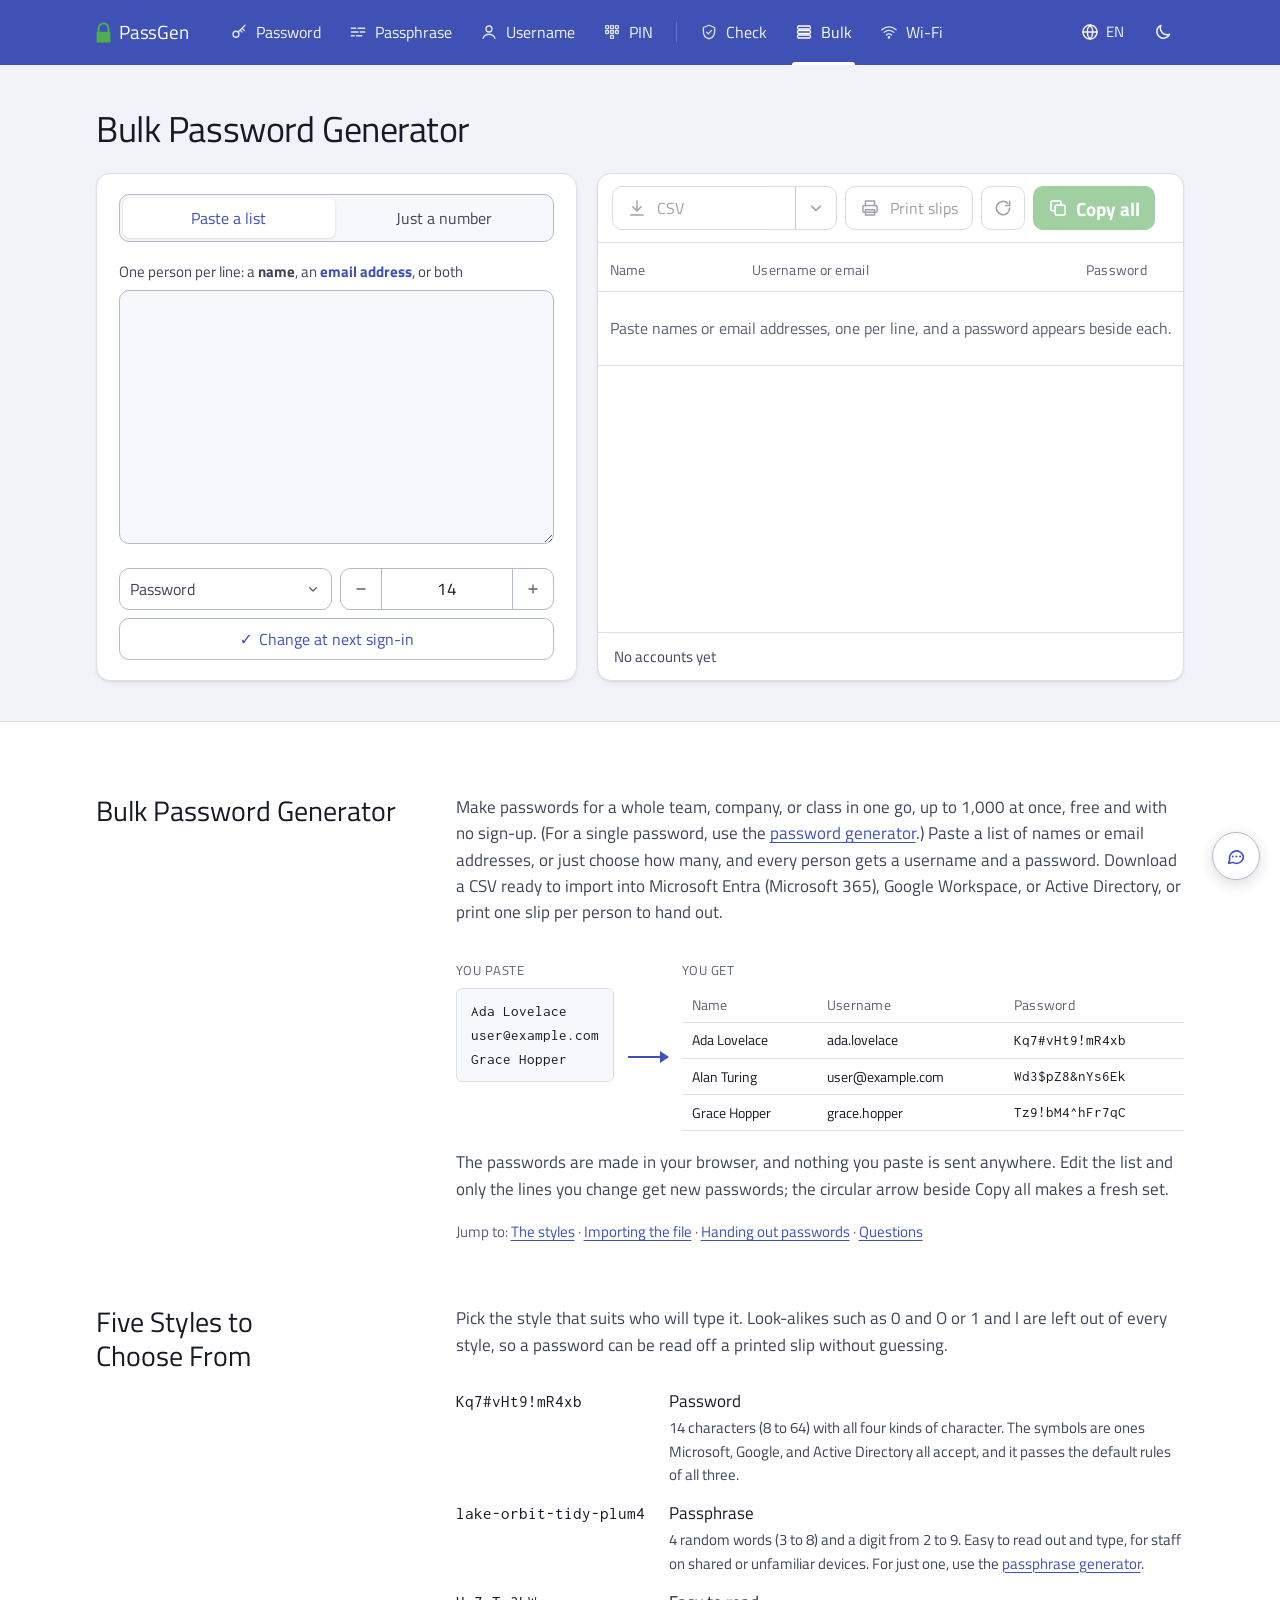
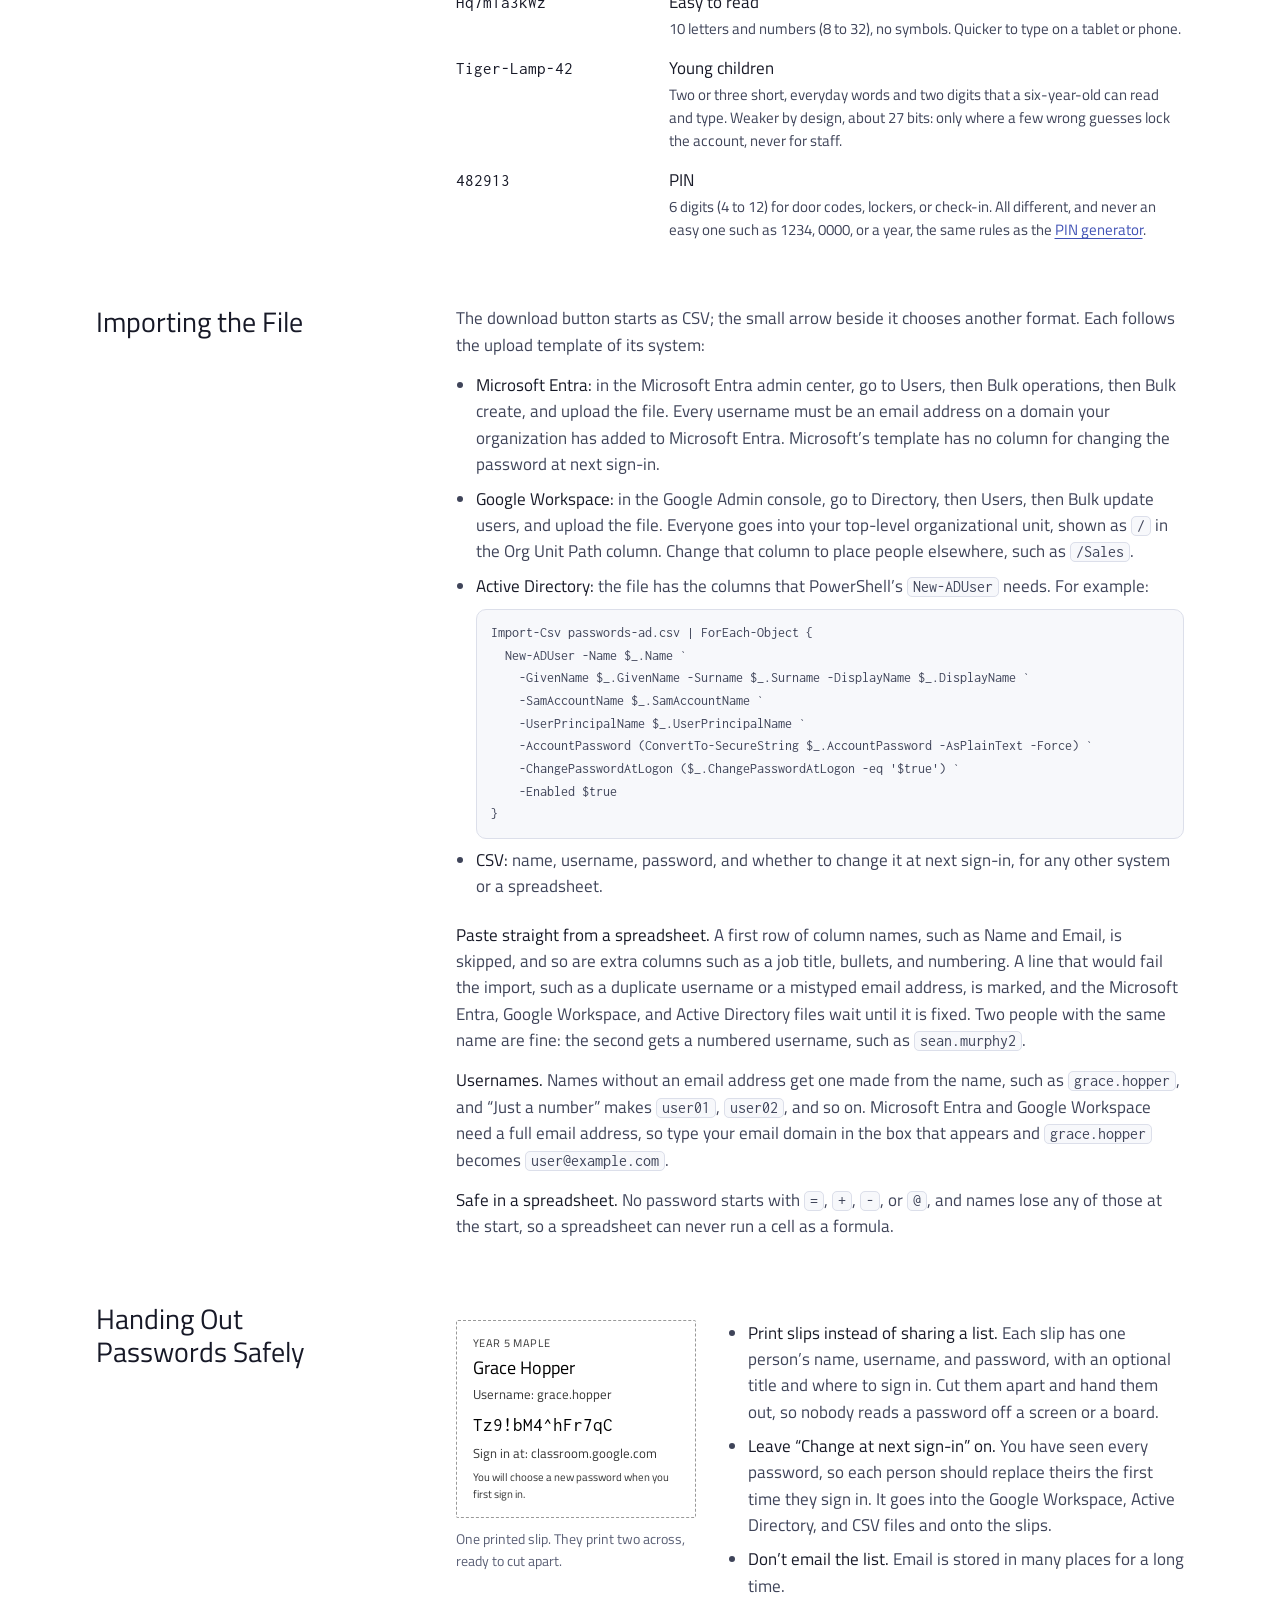
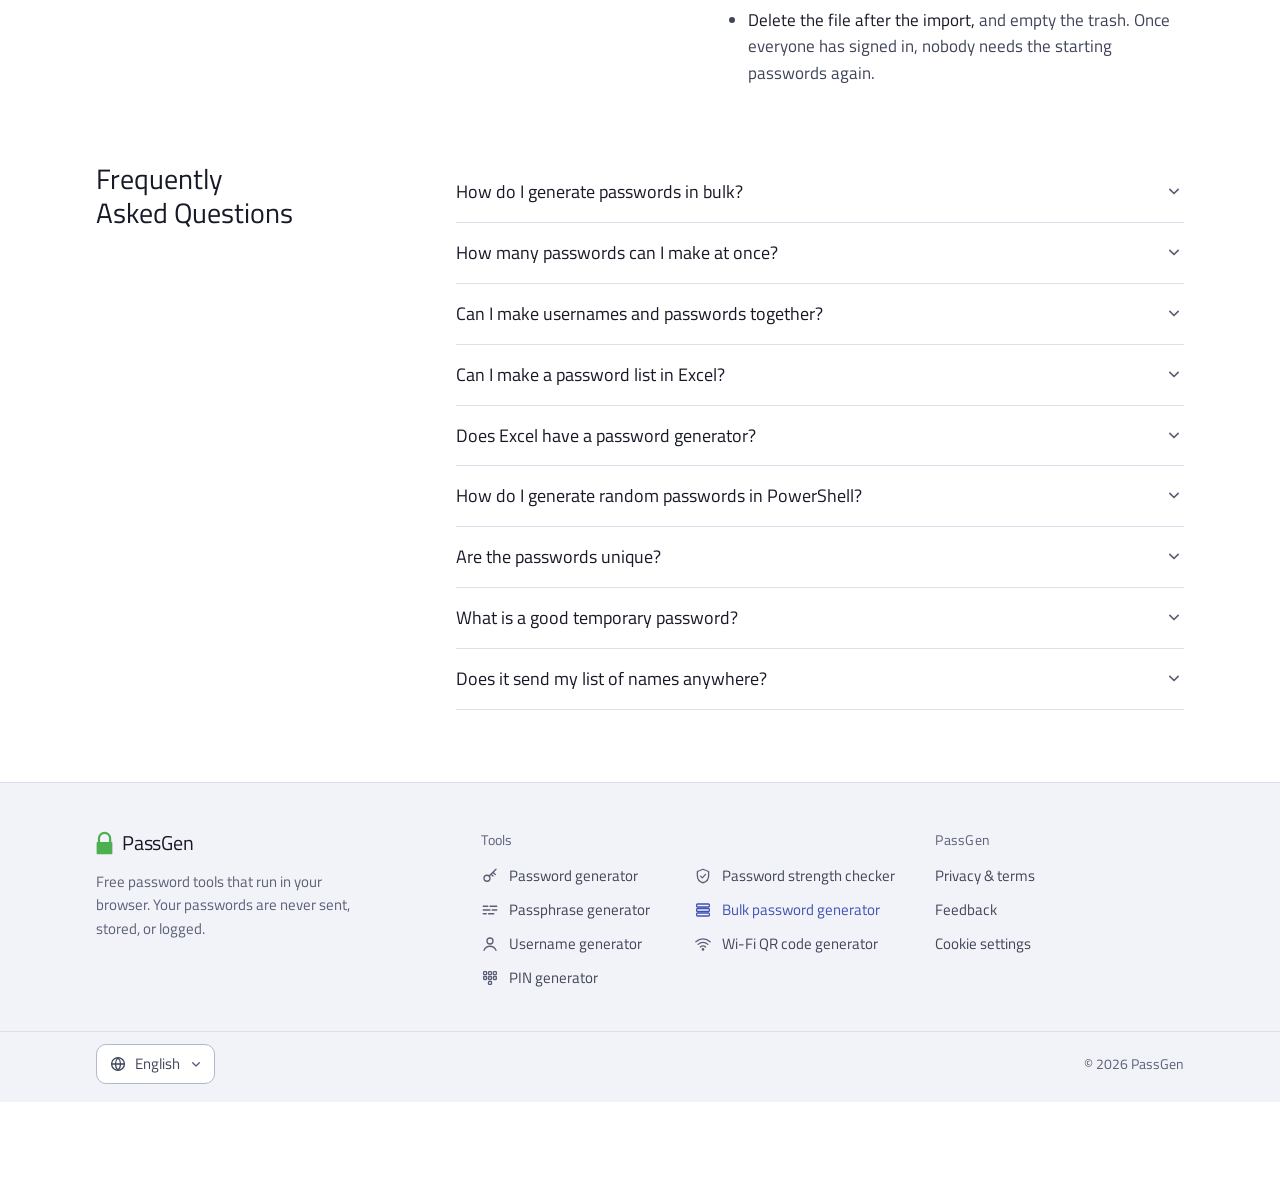
==== commit a1d5c4ee: "fix: remove all passgen.co branding, add missing ru-lat wordlists, fix docker-compose and nginx redi" ====
--- a/bulk/index.html
+++ b/bulk/index.html
@@ -1,4 +1,4 @@
-<!doctype html> <html lang="en" data-lang="en"> <head> <meta charset="utf-8"><meta http-equiv="Content-Security-Policy" content="default-src 'self'; script-src 'self' 'unsafe-inline'; style-src 'self' 'unsafe-inline'; img-src 'self' data:; font-src 'self'; connect-src 'self' https://api.pwnedpasswords.com; frame-src 'none'; object-src 'none';"> <meta name="viewport" content="width=device-width,initial-scale=1"> <title>Bulk Password Generator: CSV for Microsoft 365 and Google | PassGen.co</title> <meta name="description" content="Paste names or emails, get a password for each (up to 1,000). Export CSV for Microsoft Entra, Google Workspace, or Active Directory, or print slips."> <link rel="preload" href="/assets/fonts/inconsolata-latin.woff2" as="font" type="font/woff2" crossorigin> <link rel="preload" href="/assets/fonts/titillium-latin.woff2" as="font" type="font/woff2" crossorigin> <style>@font-face { font-family: "Titillium Web"; font-style: normal; font-weight: 400; font-display: swap; src: url("/assets/fonts/titillium-latin.woff2") format("woff2"); unicode-range: U+0-FF, U+131, U+152-153, U+2BB-2BC, U+2C6, U+2DA, U+2DC, U+304, U+308, U+329, U+2000-206F, U+20AC, U+2122, U+2191, U+2193, U+2212, U+2215, U+FEFF, U+FFFD; }@font-face { font-family: "Titillium Web"; font-style: normal; font-weight: 400; font-display: swap; src: url("/assets/fonts/titillium-latin-ext.woff2") format("woff2"); unicode-range: U+100-2BA, U+2BD-2C5, U+2C7-2CC, U+2CE-2D7, U+2DD-2FF, U+304, U+308, U+329, U+1D00-1DBF, U+1E00-1E9F, U+1EF2-1EFF, U+2020, U+20A0-20AB, U+20AD-20C0, U+2113, U+2C60-2C7F, U+A720-A7FF; }@font-face { font-family: Inconsolata; font-style: normal; font-weight: 400; font-display: block; src: url("/assets/fonts/inconsolata-latin.woff2") format("woff2"); unicode-range: U+0-FF, U+131, U+152-153, U+2BB-2BC, U+2C6, U+2DA, U+2DC, U+304, U+308, U+329, U+2000-206F, U+20AC, U+2122, U+2191, U+2193, U+2212, U+2215, U+FEFF, U+FFFD; }@font-face { font-family: Inconsolata; font-style: normal; font-weight: 400; font-display: block; src: url("/assets/fonts/inconsolata-latin-ext.woff2") format("woff2"); unicode-range: U+100-2BA, U+2BD-2C5, U+2C7-2CC, U+2CE-2D7, U+2DD-2FF, U+304, U+308, U+329, U+1D00-1DBF, U+1E00-1E9F, U+1EF2-1EFF, U+2020, U+20A0-20AB, U+20AD-20C0, U+2113, U+2C60-2C7F, U+A720-A7FF; }:root { color-scheme: light; --bg: #ffffff; --band: #f2f3f9; --slab: #ffffff; --sunk: #f7f8fb; --line: #dcdfea; --line-strong: #b3b8cc; --box: #767b90; --ink: #171927; --ink-2: #3f4459; --muted: #5b6076; --brand: #3F51B5; --brand-ink: #3F51B5; --brand-fill: #3F51B5; --brand-soft: #e8eaf6; --brand-line: #9aa4dc; --on-brand: #ffffff; --go: #4CAF50; --go-hover: #5cbb60; --go-ink: #0c2310; --sel: #c5cae9; --sel-ink: #171927; --s-weak: #c62828; --s-fair: #a86400; --s-strong: #3F51B5; --s-vstrong: #2e7d32; --s-empty: #dcdfea; --shadow: 0 1px 2px rgb(23 27 60 / .07),0 3px 8px -4px rgb(23 27 60 / .12); --pop-shadow: 0 10px 20px -8px rgb(23 27 60 / .28),0 2px 6px rgb(23 27 60 / .08); --scrim: rgb(15 17 30 / .38); --ui: "Titillium Web",system-ui,-apple-system,"Segoe UI",Roboto,"Noto Sans",sans-serif; --mono: "Inconsolata",ui-monospace,"SFMono-Regular",Menlo,Consolas,monospace; --r: 10px; --wrap: 880px; --wide: 1136px; --gutter: 24px; }@media (prefers-color-scheme: dark){:root:not([data-theme="light"]) { color-scheme: dark; --bg: #141518; --band: #1b1c21; --slab: #24262d; --sunk: #1e1f25; --line: #33363f; --line-strong: #4d515e; --box: #8a8fa0; --ink: #eceef3; --ink-2: #c6c9d4; --muted: #a3a7b6; --brand-ink: #82b1ff; --brand-fill: #4a5fd0; --brand-soft: #262d4d; --brand-line: #5465c4; --on-brand: #ffffff; --go: #4CAF50; --go-hover: #5cbb60; --go-ink: #0c2310; --sel: #3949ab; --sel-ink: #ffffff; --s-weak: #ef5350; --s-fair: #ffb300; --s-strong: #82b1ff; --s-vstrong: #66bb6a; --s-empty: #393c46; --shadow: 0 1px 2px rgb(0 0 0 / .3),0 3px 8px -4px rgb(0 0 0 / .4); --pop-shadow: 0 10px 20px -8px rgb(0 0 0 / .7),0 2px 6px rgb(0 0 0 / .3); --scrim: rgb(0 0 0 / .55); }}:root[data-theme="dark"] { color-scheme: dark; --bg: #141518; --band: #1b1c21; --slab: #24262d; --sunk: #1e1f25; --line: #33363f; --line-strong: #4d515e; --box: #8a8fa0; --ink: #eceef3; --ink-2: #c6c9d4; --muted: #a3a7b6; --brand-ink: #82b1ff; --brand-fill: #4a5fd0; --brand-soft: #262d4d; --brand-line: #5465c4; --on-brand: #ffffff; --go: #4CAF50; --go-hover: #5cbb60; --go-ink: #0c2310; --sel: #3949ab; --sel-ink: #ffffff; --s-weak: #ef5350; --s-fair: #ffb300; --s-strong: #82b1ff; --s-vstrong: #66bb6a; --s-empty: #393c46; --shadow: 0 1px 2px rgb(0 0 0 / .3),0 3px 8px -4px rgb(0 0 0 / .4); --pop-shadow: 0 10px 20px -8px rgb(0 0 0 / .7),0 2px 6px rgb(0 0 0 / .3); --scrim: rgb(0 0 0 / .55); }*, ::before, ::after { box-sizing: border-box; }html { text-size-adjust: 100%; scrollbar-color: var(--line-strong) transparent; scroll-behavior: smooth; }@media (prefers-reduced-motion: reduce){html { scroll-behavior: auto; }}body { margin: 0px; background: var(--bg); color: var(--ink); font: 400 17px/1.55 var(--ui); font-synthesis: none; -webkit-font-smoothing: antialiased; }body { display: flex; flex-direction: column; min-height: 100dvh; }body > main { flex: 1 0 auto; }::selection { background: var(--sel); color: var(--sel-ink); }a { color: var(--brand-ink); text-underline-offset: 0.2em; text-decoration-thickness: 1px; }a:hover { text-decoration-thickness: 2px; }button, input, select, textarea { font: inherit; color: inherit; }button { cursor: pointer; }:focus-visible { outline: 2px solid var(--brand-ink); outline-offset: 2px; border-radius: 6px; }.ico { width: 20px; height: 20px; flex: 0 0 auto; display: block; }.sr { width: 1px; height: 1px; overflow: hidden; clip: rect(0px, 0px, 0px, 0px); white-space: nowrap; position: absolute !important; }h1, h2, h3 { font-weight: 400; margin: 0px; text-wrap: balance; }.top { background: var(--band); border-bottom: 1px solid var(--line); }.top-in { max-width: var(--wide); margin: 0px auto; padding: 0 var(--gutter); height: 64px; display: flex; align-items: center; gap: 28px; }.brand { display: flex; align-items: center; gap: 10px; color: var(--ink); text-decoration: none; font-size: 22px; letter-spacing: -0.01em; flex: 0 0 auto; }.brand:hover { text-decoration: none; }.brand svg { width: 30px; height: 30px; }.tools { display: flex; align-self: stretch; gap: 2px; flex: 1 1 0%; min-width: 0px; }.tools a { position: relative; display: flex; align-items: center; gap: 8px; padding: 0px 13px; color: var(--ink-2); text-decoration: none; font-size: 16px; white-space: nowrap; }.tools a .ico { width: 18px; height: 18px; color: var(--muted); }.tools a:hover { color: var(--ink); }.tools a[aria-current="page"] { color: var(--brand-ink); }.tools a[aria-current="page"] .ico { color: var(--brand-ink); }.tools a[aria-current="page"]::after { content: ""; position: absolute; inset-inline: 10px; bottom: -1px; height: 3px; border-radius: 3px 3px 0px 0px; background: var(--brand-ink); }.tools .sep { width: 1px; background: var(--line); margin: 22px 8px; }.top-actions { display: flex; align-items: center; gap: 6px; flex: 0 0 auto; }.top-actions .menu-btn { display: none; }.icon-btn { display: inline-flex; align-items: center; justify-content: center; gap: 6px; height: 40px; min-width: 40px; padding: 0px 10px; border-radius: var(--r); border: 1px solid transparent; background: transparent; color: var(--ink-2); }.icon-btn:hover { background: var(--slab); border-color: var(--line); }.lang-btn .code { font-size: 15px; letter-spacing: 0.04em; }.band { background: var(--band); border-bottom: 1px solid var(--line); }.band-in { max-width: var(--wrap); margin: 0px auto; padding: 44px var(--gutter) 40px; }.title { display: flex; flex-wrap: wrap; align-items: baseline; justify-content: space-between; gap: 6px 24px; }h1 { font-size: 36px; line-height: 1.12; letter-spacing: -0.012em; color: var(--ink); }.recipe { display: flex; flex-wrap: wrap; gap: 8px; margin: 24px 0px 14px; padding: 0px; list-style: none; }.chip { display: inline-flex; align-items: center; gap: 8px; height: 42px; padding: 0px 14px; border-radius: var(--r); border: 1px solid var(--line-strong); background: var(--slab); color: var(--ink-2); font-size: 16px; white-space: nowrap; transition: background-color 0.15s, border-color 0.15s, color 0.15s; }.chip:hover { border-color: var(--brand-line); color: var(--ink); }.chip .ico { width: 16px; height: 16px; color: var(--muted); transition: transform 0.2s cubic-bezier(0.2, 0.8, 0.2, 1); }.chip .val { color: var(--ink); }.chip[aria-pressed="true"] { background: var(--brand-soft); border-color: var(--brand-line); color: var(--brand-ink); }@keyframes nope { 
+<!doctype html> <html lang="en" data-lang="en"> <head> <meta charset="utf-8"><meta http-equiv="Content-Security-Policy" content="default-src 'self'; script-src 'self' 'unsafe-inline'; style-src 'self' 'unsafe-inline'; img-src 'self' data:; font-src 'self'; connect-src 'self' https://api.pwnedpasswords.com; frame-src 'none'; object-src 'none';"> <meta name="viewport" content="width=device-width,initial-scale=1"> <title>Bulk Password Generator: CSV for Microsoft 365 and Google | PassGen</title> <meta name="description" content="Paste names or emails, get a password for each (up to 1,000). Export CSV for Microsoft Entra, Google Workspace, or Active Directory, or print slips."> <link rel="preload" href="/assets/fonts/inconsolata-latin.woff2" as="font" type="font/woff2" crossorigin> <link rel="preload" href="/assets/fonts/titillium-latin.woff2" as="font" type="font/woff2" crossorigin> <style>@font-face { font-family: "Titillium Web"; font-style: normal; font-weight: 400; font-display: swap; src: url("/assets/fonts/titillium-latin.woff2") format("woff2"); unicode-range: U+0-FF, U+131, U+152-153, U+2BB-2BC, U+2C6, U+2DA, U+2DC, U+304, U+308, U+329, U+2000-206F, U+20AC, U+2122, U+2191, U+2193, U+2212, U+2215, U+FEFF, U+FFFD; }@font-face { font-family: "Titillium Web"; font-style: normal; font-weight: 400; font-display: swap; src: url("/assets/fonts/titillium-latin-ext.woff2") format("woff2"); unicode-range: U+100-2BA, U+2BD-2C5, U+2C7-2CC, U+2CE-2D7, U+2DD-2FF, U+304, U+308, U+329, U+1D00-1DBF, U+1E00-1E9F, U+1EF2-1EFF, U+2020, U+20A0-20AB, U+20AD-20C0, U+2113, U+2C60-2C7F, U+A720-A7FF; }@font-face { font-family: Inconsolata; font-style: normal; font-weight: 400; font-display: block; src: url("/assets/fonts/inconsolata-latin.woff2") format("woff2"); unicode-range: U+0-FF, U+131, U+152-153, U+2BB-2BC, U+2C6, U+2DA, U+2DC, U+304, U+308, U+329, U+2000-206F, U+20AC, U+2122, U+2191, U+2193, U+2212, U+2215, U+FEFF, U+FFFD; }@font-face { font-family: Inconsolata; font-style: normal; font-weight: 400; font-display: block; src: url("/assets/fonts/inconsolata-latin-ext.woff2") format("woff2"); unicode-range: U+100-2BA, U+2BD-2C5, U+2C7-2CC, U+2CE-2D7, U+2DD-2FF, U+304, U+308, U+329, U+1D00-1DBF, U+1E00-1E9F, U+1EF2-1EFF, U+2020, U+20A0-20AB, U+20AD-20C0, U+2113, U+2C60-2C7F, U+A720-A7FF; }:root { color-scheme: light; --bg: #ffffff; --band: #f2f3f9; --slab: #ffffff; --sunk: #f7f8fb; --line: #dcdfea; --line-strong: #b3b8cc; --box: #767b90; --ink: #171927; --ink-2: #3f4459; --muted: #5b6076; --brand: #3F51B5; --brand-ink: #3F51B5; --brand-fill: #3F51B5; --brand-soft: #e8eaf6; --brand-line: #9aa4dc; --on-brand: #ffffff; --go: #4CAF50; --go-hover: #5cbb60; --go-ink: #0c2310; --sel: #c5cae9; --sel-ink: #171927; --s-weak: #c62828; --s-fair: #a86400; --s-strong: #3F51B5; --s-vstrong: #2e7d32; --s-empty: #dcdfea; --shadow: 0 1px 2px rgb(23 27 60 / .07),0 3px 8px -4px rgb(23 27 60 / .12); --pop-shadow: 0 10px 20px -8px rgb(23 27 60 / .28),0 2px 6px rgb(23 27 60 / .08); --scrim: rgb(15 17 30 / .38); --ui: "Titillium Web",system-ui,-apple-system,"Segoe UI",Roboto,"Noto Sans",sans-serif; --mono: "Inconsolata",ui-monospace,"SFMono-Regular",Menlo,Consolas,monospace; --r: 10px; --wrap: 880px; --wide: 1136px; --gutter: 24px; }@media (prefers-color-scheme: dark){:root:not([data-theme="light"]) { color-scheme: dark; --bg: #141518; --band: #1b1c21; --slab: #24262d; --sunk: #1e1f25; --line: #33363f; --line-strong: #4d515e; --box: #8a8fa0; --ink: #eceef3; --ink-2: #c6c9d4; --muted: #a3a7b6; --brand-ink: #82b1ff; --brand-fill: #4a5fd0; --brand-soft: #262d4d; --brand-line: #5465c4; --on-brand: #ffffff; --go: #4CAF50; --go-hover: #5cbb60; --go-ink: #0c2310; --sel: #3949ab; --sel-ink: #ffffff; --s-weak: #ef5350; --s-fair: #ffb300; --s-strong: #82b1ff; --s-vstrong: #66bb6a; --s-empty: #393c46; --shadow: 0 1px 2px rgb(0 0 0 / .3),0 3px 8px -4px rgb(0 0 0 / .4); --pop-shadow: 0 10px 20px -8px rgb(0 0 0 / .7),0 2px 6px rgb(0 0 0 / .3); --scrim: rgb(0 0 0 / .55); }}:root[data-theme="dark"] { color-scheme: dark; --bg: #141518; --band: #1b1c21; --slab: #24262d; --sunk: #1e1f25; --line: #33363f; --line-strong: #4d515e; --box: #8a8fa0; --ink: #eceef3; --ink-2: #c6c9d4; --muted: #a3a7b6; --brand-ink: #82b1ff; --brand-fill: #4a5fd0; --brand-soft: #262d4d; --brand-line: #5465c4; --on-brand: #ffffff; --go: #4CAF50; --go-hover: #5cbb60; --go-ink: #0c2310; --sel: #3949ab; --sel-ink: #ffffff; --s-weak: #ef5350; --s-fair: #ffb300; --s-strong: #82b1ff; --s-vstrong: #66bb6a; --s-empty: #393c46; --shadow: 0 1px 2px rgb(0 0 0 / .3),0 3px 8px -4px rgb(0 0 0 / .4); --pop-shadow: 0 10px 20px -8px rgb(0 0 0 / .7),0 2px 6px rgb(0 0 0 / .3); --scrim: rgb(0 0 0 / .55); }*, ::before, ::after { box-sizing: border-box; }html { text-size-adjust: 100%; scrollbar-color: var(--line-strong) transparent; scroll-behavior: smooth; }@media (prefers-reduced-motion: reduce){html { scroll-behavior: auto; }}body { margin: 0px; background: var(--bg); color: var(--ink); font: 400 17px/1.55 var(--ui); font-synthesis: none; -webkit-font-smoothing: antialiased; }body { display: flex; flex-direction: column; min-height: 100dvh; }body > main { flex: 1 0 auto; }::selection { background: var(--sel); color: var(--sel-ink); }a { color: var(--brand-ink); text-underline-offset: 0.2em; text-decoration-thickness: 1px; }a:hover { text-decoration-thickness: 2px; }button, input, select, textarea { font: inherit; color: inherit; }button { cursor: pointer; }:focus-visible { outline: 2px solid var(--brand-ink); outline-offset: 2px; border-radius: 6px; }.ico { width: 20px; height: 20px; flex: 0 0 auto; display: block; }.sr { width: 1px; height: 1px; overflow: hidden; clip: rect(0px, 0px, 0px, 0px); white-space: nowrap; position: absolute !important; }h1, h2, h3 { font-weight: 400; margin: 0px; text-wrap: balance; }.top { background: var(--band); border-bottom: 1px solid var(--line); }.top-in { max-width: var(--wide); margin: 0px auto; padding: 0 var(--gutter); height: 64px; display: flex; align-items: center; gap: 28px; }.brand { display: flex; align-items: center; gap: 10px; color: var(--ink); text-decoration: none; font-size: 22px; letter-spacing: -0.01em; flex: 0 0 auto; }.brand:hover { text-decoration: none; }.brand svg { width: 30px; height: 30px; }.tools { display: flex; align-self: stretch; gap: 2px; flex: 1 1 0%; min-width: 0px; }.tools a { position: relative; display: flex; align-items: center; gap: 8px; padding: 0px 13px; color: var(--ink-2); text-decoration: none; font-size: 16px; white-space: nowrap; }.tools a .ico { width: 18px; height: 18px; color: var(--muted); }.tools a:hover { color: var(--ink); }.tools a[aria-current="page"] { color: var(--brand-ink); }.tools a[aria-current="page"] .ico { color: var(--brand-ink); }.tools a[aria-current="page"]::after { content: ""; position: absolute; inset-inline: 10px; bottom: -1px; height: 3px; border-radius: 3px 3px 0px 0px; background: var(--brand-ink); }.tools .sep { width: 1px; background: var(--line); margin: 22px 8px; }.top-actions { display: flex; align-items: center; gap: 6px; flex: 0 0 auto; }.top-actions .menu-btn { display: none; }.icon-btn { display: inline-flex; align-items: center; justify-content: center; gap: 6px; height: 40px; min-width: 40px; padding: 0px 10px; border-radius: var(--r); border: 1px solid transparent; background: transparent; color: var(--ink-2); }.icon-btn:hover { background: var(--slab); border-color: var(--line); }.lang-btn .code { font-size: 15px; letter-spacing: 0.04em; }.band { background: var(--band); border-bottom: 1px solid var(--line); }.band-in { max-width: var(--wrap); margin: 0px auto; padding: 44px var(--gutter) 40px; }.title { display: flex; flex-wrap: wrap; align-items: baseline; justify-content: space-between; gap: 6px 24px; }h1 { font-size: 36px; line-height: 1.12; letter-spacing: -0.012em; color: var(--ink); }.recipe { display: flex; flex-wrap: wrap; gap: 8px; margin: 24px 0px 14px; padding: 0px; list-style: none; }.chip { display: inline-flex; align-items: center; gap: 8px; height: 42px; padding: 0px 14px; border-radius: var(--r); border: 1px solid var(--line-strong); background: var(--slab); color: var(--ink-2); font-size: 16px; white-space: nowrap; transition: background-color 0.15s, border-color 0.15s, color 0.15s; }.chip:hover { border-color: var(--brand-line); color: var(--ink); }.chip .ico { width: 16px; height: 16px; color: var(--muted); transition: transform 0.2s cubic-bezier(0.2, 0.8, 0.2, 1); }.chip .val { color: var(--ink); }.chip[aria-pressed="true"] { background: var(--brand-soft); border-color: var(--brand-line); color: var(--brand-ink); }@keyframes nope { 
   20%, 60% { transform: translateX(-4px); }
   40%, 80% { transform: translateX(4px); }
 }.recipe li { display: flex; }.recipe li > .chip { flex: 1 1 0%; justify-content: center; }.slab { background: var(--slab); border: 1px solid var(--line); border-radius: 14px; box-shadow: var(--shadow); }.row-copy { width: 40px; height: 40px; display: grid; place-items: center; border-radius: 8px; border: 1px solid transparent; background: none; color: var(--muted); }.row-copy:hover { border-color: var(--line); color: var(--ink); }.btn { display: inline-flex; align-items: center; justify-content: center; gap: 10px; height: 52px; padding: 0px 22px; border-radius: var(--r); border: 1px solid var(--line-strong); background: var(--slab); color: var(--ink); font-size: 18px; white-space: nowrap; transition: background-color 0.15s, border-color 0.15s, transform 0.1s; }.btn:active { transform: translateY(1px); }.btn .ico { width: 20px; height: 20px; }.btn-icon { width: 52px; padding: 0px; color: var(--ink-2); }.btn-icon:hover { border-color: var(--brand-line); color: var(--brand-ink); }.btn-icon .ico { transition: transform 0.45s cubic-bezier(0.2, 0.8, 0.2, 1); }.btn-go { background: var(--go); border-color: var(--go); color: var(--go-ink); min-width: 132px; }.btn-go:hover { background: var(--go-hover); border-color: var(--go-hover); }.btn-go .labels { display: grid; }.btn-go .labels > span { grid-area: 1 / 1; transition: opacity 0.15s; }.btn-go .labels > span[hidden] { display: block; visibility: hidden; opacity: 0; }.btn-go .ic-wrap { display: grid; width: 20px; height: 20px; }.btn-go .ic-wrap svg { width: 20px; height: 20px; grid-area: 1 / 1; transition: opacity 0.15s, transform 0.25s cubic-bezier(0.2, 0.8, 0.2, 1); }.btn-go .ic-done { opacity: 0; transform: scale(0.5); }.btn-quiet { height: 44px; font-size: 16px; padding: 0px 14px; color: var(--ink-2); }.btn-quiet:hover { border-color: var(--brand-line); color: var(--brand-ink); }.foot-sp { flex: 1 1 0%; }.btn:disabled { opacity: 0.5; cursor: not-allowed; }.bulk-in { max-width: var(--wide); }.bulk { display: grid; grid-template-columns: 340px minmax(0px, 1fr); gap: 20px; margin-top: 24px; align-items: start; }.bulk-form { padding: 18px; display: grid; gap: 18px; }.lab { display: block; font-size: 15px; color: var(--ink-2); margin: 0px 0px 6px; }.seg { display: grid; grid-template-columns: 1fr 1fr; border: 1px solid var(--line-strong); border-radius: var(--r); padding: 3px; gap: 3px; background: var(--sunk); }.seg label { position: relative; }.seg input { position: absolute; opacity: 0; inset: 0px; margin: 0px; cursor: pointer; }.seg span { display: flex; align-items: center; justify-content: center; height: 40px; border-radius: 7px; color: var(--ink-2); font-size: 16px; transition: background-color 0.15s, color 0.15s; }.seg input:checked + span { background: var(--slab); color: var(--brand-ink); box-shadow: rgba(0, 0, 0, 0.12) 0px 1px 3px; }.seg input:focus-visible + span { outline: 2px solid var(--brand-ink); outline-offset: 1px; }textarea { width: 100%; border: 1px solid var(--line-strong); border-radius: var(--r); background: var(--sunk); padding: 10px 12px; font: 15px/1.55 var(--mono); color: var(--ink); resize: vertical; min-height: 170px; }.mode-list .hint { margin-top: 6px; }.bulk-out { min-width: 0px; overflow: hidden; }.bulk-bar { display: flex; flex-wrap: wrap; gap: 8px; align-items: center; padding: 12px 14px; border-bottom: 1px solid var(--line); }.btn-sm { height: 44px; font-size: 16px; min-width: 0px; padding: 0px 14px; gap: 8px; }.tbl-wrap { max-height: 470px; overflow: auto; }.bulk-tbl { margin: 0px; }.bulk-tbl th { position: sticky; top: 0px; background: var(--slab); z-index: 1; }.bulk-tbl th, .bulk-tbl td { padding: 6px 14px; }.bulk-tbl td { color: var(--ink-2); white-space: nowrap; }.bulk-tbl .c-pw { color: var(--ink); font-size: 18px; letter-spacing: 0.02em; }.bulk-tbl .c-copy { width: 56px; text-align: end; }.bulk-note { display: flex; gap: 8px; align-items: center; margin: 0px; padding: 12px 16px; border-top: 1px solid var(--line); color: var(--muted); font-size: 15px; }@starting-style {
@@ -15,14 +15,14 @@
 }.guide section[id] { scroll-margin-top: -24px; }@media (max-width: 860px){.guide section[id] { scroll-margin-top: -12px; }}html[data-theme]:root { --s-strong: #689F38; }html[data-theme="dark"]:root { --s-strong: #9CCC65; }@media (min-width: 1000px){.guide { max-width: var(--wide); }.guide section { max-width: none; display: grid; grid-template-columns: minmax(0px, 1fr) minmax(0px, 2.4fr); column-gap: 56px; }.guide section > * { grid-column: 2; }.guide section > h2 { grid-area: 1 / 1 / span 40; align-self: start; }.recipe { gap: 6px; }.recipe .chip { padding-inline: 12px; }}@media (min-width: 1000px){.recipe { gap: 5px; }.recipe .chip { padding-inline: 10px; }}@media (min-width: 1000px){.recipe { gap: 4px; }}@media (min-width: 1000px){.recipe:not(.compact) { justify-content: space-between; }}@media (min-width: 1000px){:root.tool-wide .band-in:not(.bulk-in) { padding-inline: var(--gutter); }}@media (min-width: 1000px){.recipe:not(.compact) { justify-content: flex-start; }.recipe:not(.compact) > li > .chip { width: 100%; }}.recipe .split { display: flex; flex: 1 1 0%; min-width: 0px; }.recipe .split > .chip:first-child { flex: 1 1 0%; border-start-end-radius: 0px; border-end-end-radius: 0px; }.recipe .len-split { display: flex; flex: 1 1 0%; min-width: 0px; }.recipe .len-split > .chip { border-radius: 0px; margin-inline-start: -1px; justify-content: center; }.recipe .len-split > .chip:first-child { margin-inline-start: 0px; border-start-start-radius: var(--r); border-end-start-radius: var(--r); }.recipe .len-split > .chip:last-child { border-start-end-radius: var(--r); border-end-end-radius: var(--r); }.recipe .len-split .step { flex: 0 0 auto; width: 38px; padding: 0px; color: var(--ink-2); }.recipe .len-split .step .ico { width: 16px; height: 16px; }.recipe .len-split .step:disabled { color: var(--line-strong); cursor: default; }.recipe .len-split .len-num { flex: 1 1 0%; min-width: 0px; padding-inline: 6px; cursor: default; font-variant-numeric: tabular-nums; font-size: 17px; color: var(--ink); }.recipe .len-split .len-num:hover { border-color: var(--line-strong); }.recipe .len-split > .chip.step:first-child { flex: 0 0 auto; }.recipe .len-split > .chip.step { flex: 0 0 auto; }@media (hover: hover) and (pointer: fine){:root.scrubbing, :root.scrubbing * { cursor: ew-resize !important; user-select: none; }}.recipe .split > .chip:first-child { justify-content: center; }.btn-icon .ico { transition: none; }@keyframes pg-turn { 
   0% { transform: rotate(0deg); }
   100% { transform: rotate(360deg); }
-}.recipe.pp-row .opt-tog .opt-ch { font-size: 17px; letter-spacing: 0.04em; }.recipe.pp-row .len-split .len-num { flex: 0 0 auto; width: 3.4ch; padding-inline: 4px; font-size: 17px; color: var(--ink); cursor: default; }@media (min-width: 1000px){.recipe.pp-row { gap: 6px; }.recipe.pp-row:not(.compact) > li:not(.gap):not(.r-words) { flex: 1 1 auto; }.recipe.pp-row:not(.compact) > li.r-words { flex: 0 0 auto; }.recipe.pp-row .len-split { flex: 0 0 auto; }}@media (max-width: 999px){.recipe.pp-row { grid-template-columns: repeat(24, minmax(0px, 1fr)); }.recipe.pp-row > li.r-words { grid-column: span 10; }.recipe.pp-row > li.r-sep { grid-column: span 14; }.recipe.pp-row .len-split .step { width: 44px; }.recipe.pp-row .len-split .len-num { flex: 1 1 0%; }}.stack { display: inline-grid; justify-items: center; }.stack > * { grid-area: 1 / 1; }.stack > .sizer { visibility: hidden; white-space: nowrap; }.stack { justify-items: start; }.recipe .chip:has(> .stack):has(> .chev) { justify-content: flex-start; }.recipe .chip:has(> .stack):has(> .chev) > .chev { margin-inline-start: auto; }.recipe.pp-row .len-split .len-num { width: auto; padding-inline: 14px; }.recipe.pp-row .len-split .len-num .stack { justify-items: center; }@media (max-width: 999px){.recipe.pp-row > li.r-words { grid-column: span 12; }.recipe.pp-row > li.r-sep { grid-column: span 12; }.recipe.pp-row .len-split .len-num { padding-inline: 6px; }}@media (max-width: 359px){.recipe.pp-row > li.r-words, .recipe.pp-row > li.r-sep, .recipe.pp-row > li.r-wl { grid-column: span 24; }}.recipe.pw-row .r-set .chip[aria-pressed="true"], .recipe.pw-row .look-tog[aria-pressed="true"], .recipe.pp-row .opt-tog[aria-pressed="true"], .recipe .chip.chip-more.on { background: var(--brand-soft); border-color: var(--brand-line); color: var(--brand-ink); }.recipe.pw-row .r-set .chip[aria-pressed="true"], .recipe.pw-row .look-tog[aria-pressed="true"], .recipe.pp-row .opt-tog[aria-pressed="true"], .recipe .chip.chip-more.on { background: color-mix(in srgb,var(--brand-fill) 17%,var(--slab)); border-color: color-mix(in srgb,var(--brand-fill) 60%,var(--slab)); }.recipe .r-set .chip[aria-pressed="true"], .recipe .look-tog[aria-pressed="true"], .recipe .opt-tog[aria-pressed="true"], .recipe .chip.chip-more.on, .recipe.pw-row .r-set .chip[aria-pressed="true"], .recipe.pw-row .look-tog[aria-pressed="true"], .recipe.pp-row .opt-tog[aria-pressed="true"], .recipe.pin-row .look-tog[aria-pressed="true"] { background: var(--slab); border-color: var(--line-strong); color: var(--brand-ink); box-shadow: inset 0 -3px 0 var(--brand-fill); }.recipe .r-set .chip[aria-pressed="true"] > span:not(.sr), .recipe .opt-tog[aria-pressed="true"] .opt-ch { color: var(--brand-ink); }.recipe .r-set .chip[aria-pressed="true"], .recipe .look-tog[aria-pressed="true"], .recipe .opt-tog[aria-pressed="true"], .recipe .chip.chip-more.on, .recipe.pw-row .r-set .chip[aria-pressed="true"], .recipe.pw-row .look-tog[aria-pressed="true"], .recipe.pp-row .opt-tog[aria-pressed="true"], .recipe.pin-row .look-tog[aria-pressed="true"] { background: var(--slab); border-color: var(--line-strong); color: var(--brand-ink); box-shadow: none; }.recipe .r-set .chip > span:not(.sr):not(.box)::before, .recipe .opt-tog .opt-ch::before, .recipe .look-tog.skip-words::before { content: "✓"; display: inline-block; width: 0.9em; margin-inline-end: 5px; font-family: var(--ui); font-weight: 400; color: transparent; text-decoration: none; }.recipe .r-set .chip[aria-pressed="true"] > span:not(.sr):not(.box)::before, .recipe .opt-tog[aria-pressed="true"] .opt-ch::before, .recipe .look-tog.skip-words[aria-pressed="true"]::before { color: var(--brand-fill); }.recipe .r-set .chip > span:not(.sr):not(.box), .recipe .opt-tog .opt-ch { position: relative; }.recipe .r-set .chip > span:not(.sr):not(.box)::before, .recipe .opt-tog .opt-ch::before { position: absolute; right: 100%; top: 50%; transform: translateY(-50%); width: auto; margin: 0px 6px 0px 0px; }.recipe .r-set .chip[aria-pressed="true"] > span:not(.sr):not(.box)::before, .recipe .opt-tog[aria-pressed="true"] .opt-ch::before, .recipe .look-tog.skip-words[aria-pressed="true"]::before { color: var(--brand-ink); }.recipe.pp-row .opt-tog { padding-inline: 26px; }.recipe .r-set .chip > span:not(.sr):not(.box)::before, .recipe .opt-tog .opt-ch::before { right: auto; inset-inline-end: 100%; margin: 0px; margin-inline-end: 6px; }.top-in .brand { font-size: 19px; gap: 8px; }.top-in .brand .lock { width: 15px; height: 21px; }@media (max-width: 999px){.top-in .brand { font-size: 18px; }.top-in .brand .lock { width: 14px; height: 20px; }}@media (min-width: 1000px){:root { --rail: 154px; }}@media (hover: hover) and (pointer: fine){.recipe.recipe.recipe :is(.r-set .chip, .look-tog, .opt-tog, .chip-more):hover { border-color: var(--brand-line); color: var(--brand-ink); background: color-mix(in srgb,var(--brand-fill) 7%,var(--slab)); }.recipe.recipe .len-split .step:hover, .recipe.recipe .len-split input.len-num:hover { border-color: var(--brand-line); color: var(--brand-ink); background: color-mix(in srgb,var(--brand-fill) 7%,var(--slab)); position: relative; z-index: 1; }.top-in .brand:hover { opacity: 0.85; }}@media (min-width: 1000px){.bulk { grid-template-columns: 300px minmax(0px, 1fr); }}.recipe.pp-row.bk-row { display: grid; grid-template-columns: minmax(0px, 1fr); gap: 8px; margin: 0px; }.recipe.pp-row.bk-row > li { grid-column: 1 / -1; flex: 0 0 auto; }.recipe.pp-row.bk-row .len-split { flex: 1 1 0%; }.recipe.pp-row.bk-row .len-split .len-num { flex: 1 1 0%; }.bulk-note .count { color: var(--ink-2); }@media (max-width: 999px){.recipe.pp-row.bk-row { grid-template-columns: minmax(0px, 1fr) minmax(0px, 1fr); }.recipe.pp-row.bk-row > li.r-sep, .recipe.pp-row.bk-row > li.r-words { grid-column: auto; }}.recipe.pp-row.bk-row .chip { justify-content: center; }.recipe.pp-row.bk-row .r-sep .chip { justify-content: space-between; }.recipe.pp-row.bk-row .len-split .step { width: 42px; }.recipe.pp-row.bk-row .len-split .len-num { padding-inline: 10px; }.recipe.pp-row.bk-row .opt-tog .opt-ch { font-size: 16px; letter-spacing: 0px; }.bulk-bar .split { display: inline-flex; }.bulk-bar .foot-sp { display: none; }.bulk-bar .btn-icon { width: 44px; height: 44px; }.bulk-bar .bk-dl #dl { border-start-end-radius: 0px; border-end-end-radius: 0px; }.bulk-bar .bk-dl .chip-more { border-start-start-radius: 0px; border-end-start-radius: 0px; margin-inline-start: -1px; padding-inline: 10px; }.bulk-bar .bk-dl .stack { justify-items: start; }@media (max-width: 999px){.bulk-bar { flex-wrap: wrap; row-gap: 8px; }.bulk-bar .bk-dl { order: 1; flex: 1 1 100%; display: flex; }.bulk-bar .bk-dl #dl { flex: 1 1 0%; }.bulk-bar #print { order: 2; padding-inline: 14px; }.bulk-bar #regen { order: 3; flex: 0 0 auto; }.bulk-bar #copyall { order: 4; flex: 1 1 0%; }}@media (max-width: 360px){.bulk-bar #print { font-size: 0px; gap: 0px; width: 44px; padding: 0px; flex: 0 0 auto; }}.bulk-bar.tight #print { font-size: 0px; gap: 0px; width: 44px; padding: 0px; flex: 0 0 auto; }@media (max-width: 999px){.bulk-bar .foot-sp { display: none; }.bulk-note .count { white-space: nowrap; }.bulk .tbl.bulk-tbl td { white-space: normal; }}@media (min-width: 861px){.bulk-tbl { width: 100%; }.tbl.bulk-tbl td.c-name, .tbl.bulk-tbl td.c-user { max-width: 0px; overflow: hidden; text-overflow: ellipsis; white-space: nowrap; }.bulk-tbl td.c-name { width: 45%; }.bulk-tbl td.c-user { width: 55%; }.bulk-tbl td.c-copy, .bulk-tbl th:nth-child(4) { width: 1%; }.bulk-tbl td.c-pw, .bulk-tbl th:nth-child(3) { width: 1%; white-space: nowrap; }.bulk .tbl.bulk-tbl td.c-pw { white-space: nowrap; word-break: normal; overflow-wrap: normal; }}@media (min-width: 1000px) and (max-width: 1199px){.bulk { grid-template-columns: 270px minmax(0px, 1fr); }}@media (min-width: 1000px){.band-in.bulk-in { max-width: var(--wide); margin-inline: auto; padding-inline: var(--gutter); }}@media (min-width: 1000px){.bulk { grid-template-columns: minmax(0px, 9fr) minmax(0px, 11fr); align-items: stretch; }.bulk-form { padding: 20px 22px; align-content: start; }.bulk-form > .mode-count .input { max-width: 200px; }.recipe.pp-row.bk-row { grid-template-columns: minmax(0px, 1fr) minmax(0px, 1fr); }.recipe.pp-row.bk-row > li.r-sep, .recipe.pp-row.bk-row > li.r-words { grid-column: auto; }.bulk-out { display: flex; flex-direction: column; }.bulk-out .tbl-wrap { flex: 1 1 0px; min-height: 240px; max-height: none; overflow: auto; }}@media (min-width: 1000px) and (max-width: 1199px){.bulk { grid-template-columns: minmax(0px, 2fr) minmax(0px, 3fr); }}.bulk .hl-field textarea { min-height: calc(254.5px); }.skip { position: absolute; left: 12px; top: -60px; z-index: 100; background: var(--slab); color: var(--ink); padding: 10px 14px; border-radius: 8px; box-shadow: rgba(0, 0, 0, 0.2) 0px 2px 10px; text-decoration: none; }.skip:focus { top: 12px; }main:focus { outline: none; }@media (max-width: 860px){.bulk .tbl-wrap { max-height: none; overflow: visible; }}.bulk-form .hint.warn { color: var(--s-weak); }.hl-field { position: relative; }.hl-field textarea { position: relative; z-index: 1; display: block; background: transparent; color: transparent; caret-color: var(--ink); }.hl-field textarea::selection { background: color-mix(in srgb,var(--brand-ink) 28%,transparent); color: transparent; }.hl-field .hl { position: absolute; inset: 0px; margin: 0px; border: 1px solid transparent; border-radius: var(--r); background: var(--sunk); padding: 10px 12px; font: 15px/1.55 var(--mono); white-space: pre; overflow: hidden; color: var(--ink); pointer-events: none; }.hl .e, .lab .hl-e { color: var(--brand-ink); }.hl .s { color: var(--muted); }.lab .hl-n, .lab .hl-e { font-family: "PG Bold", "Titillium Web", system-ui, sans-serif; font-weight: 700; }.hl-field .hl-tags { position: absolute; inset: 0px; z-index: 2; margin: 0px; border: 1px solid transparent; padding: 10px 12px; font: 15px/1.55 var(--mono); white-space: pre; overflow: hidden; pointer-events: none; text-align: end; }.people-sum { overflow: hidden; }.people-sum .sum-in { display: flex; flex-wrap: wrap; row-gap: 2px; margin-inline-start: -18px; }.people-sum .sum-in > span::before { content: "·"; display: inline-block; width: 18px; text-align: center; color: var(--muted); }@media (max-width: 520px){.recipe.pp-row.bk-row { grid-template-columns: minmax(0px, 1fr); }}.fb-fab { position: fixed; right: 20px; bottom: 20px; z-index: 40; width: 48px; height: 48px; border-radius: 50%; display: grid; place-items: center; background: var(--slab); color: var(--brand-ink); border: 1px solid var(--line-strong); box-shadow: rgba(0, 0, 0, 0.14) 0px 4px 14px; cursor: pointer; }.fb-fab:hover { border-color: var(--brand-ink); }.fb-fab .ico { width: 22px; height: 22px; }@media (max-width: 860px){.fb-fab { right: 12px; bottom: 12px; width: 44px; height: 44px; transition: transform 0.2s ease-out, opacity 0.2s; }.fb-fab.away { transform: translateY(72px); opacity: 0; pointer-events: none; }}@media (prefers-reduced-motion: reduce){.fb-fab { transition: none; }}:root[data-theme="dark"] #result { --pp-dig: #ff9e9e; --pp-dig-sel: #ff9e9e; --pp-sym: #ff9e9e; --pp-sel: #2f3b80; --pp-sym-sel: #ff9e9e; --pp-warn: #ff7b74; --pp-alt: var(--brand-ink); }@media (prefers-color-scheme: dark){:root:not([data-theme="light"]) #result { --pp-dig: #ff9e9e; --pp-dig-sel: #ff9e9e; --pp-sym: #ff9e9e; --pp-sel: #2f3b80; --pp-sym-sel: #ff9e9e; --pp-warn: #ff7b74; --pp-alt: var(--brand-ink); }}:root[data-theme="dark"] #result { --pw-dig: #82b1ff; --pw-sym: #81c784; --pw-sym-sel: #81c784; }@media (prefers-color-scheme: dark){:root:not([data-theme="light"]) #result { --pw-dig: #82b1ff; --pw-sym: #81c784; --pw-sym-sel: #81c784; }}.guide code { font-family: var(--mono); font-size: 0.92em; background: var(--sunk); border: 1px solid var(--line); border-radius: 5px; padding: 1px 5px; }.guide pre { margin: 10px 0px 4px; padding: 12px 14px; background: var(--sunk); border: 1px solid var(--line); border-radius: var(--r); overflow-x: auto; font-size: 14px; line-height: 1.55; }.tbl td:nth-child(-n+3), .tbl th:nth-child(-n+3) { white-space: nowrap; }:root[data-theme="dark"] .tbl.tint td:has(.lv-1), :root[data-theme="dark"] .k-1::before { background: rgb(74, 36, 38); box-shadow: none; }:root[data-theme="dark"] .tbl.tint td:has(.lv-2), :root[data-theme="dark"] .k-2::before { background: rgb(74, 58, 28); box-shadow: none; }:root[data-theme="dark"] .tbl.tint td:has(.lv-3), :root[data-theme="dark"] .k-3::before { background: rgb(53, 65, 31); box-shadow: none; }:root[data-theme="dark"] .tbl.tint td:has(.lv-4), :root[data-theme="dark"] .k-4::before { background: rgb(31, 61, 36); box-shadow: none; }:root[data-theme="dark"] .jobs-wrap { --j-sym: #81c784; --j-pp-d: #ff9e9e; --j-pp-s: #ff9e9e; }@media (prefers-color-scheme: dark){:root:not([data-theme="light"]) .jobs-wrap { --j-sym: #81c784; --j-pp-d: #ff9e9e; --j-pp-s: #ff9e9e; }}.guide .flow2 { display: grid; grid-template-columns: max-content 40px minmax(0px, 1fr); gap: 0px 14px; align-items: start; margin: 20px 0px 18px; }.f-cap { display: block; font-size: 13px; letter-spacing: 0.04em; text-transform: uppercase; color: var(--muted); margin-bottom: 8px; }.guide .flow2 pre { margin: 0px; padding: 10px 14px; background: var(--sunk); border: 1px solid var(--line); border-radius: 6px; font-family: var(--mono); font-size: 15px; line-height: 1.6; color: var(--ink); }.f-arrow { align-self: center; height: 2px; background: var(--brand-ink); position: relative; margin-top: 22px; }.f-arrow::after { content: ""; position: absolute; right: -1px; top: -5px; border-top: 6px solid transparent; border-bottom: 6px solid transparent; border-image: none; border-left: 9px solid var(--brand-ink); border-right: 0px; }.guide .tbl.mini { margin: 0px; font-size: 14px; }.guide .tbl.mini th, .guide .tbl.mini td { padding: 6px 10px; white-space: nowrap; }.guide .tbl.mini code { background: none; border: 0px; padding: 0px; font-size: 15px; color: var(--ink); }@media (max-width: 760px){.guide .flow2 { grid-template-columns: minmax(0px, 1fr); gap: 0px; }.f-arrow { width: 2px; height: 28px; margin: 10px 0px 10px 24px; justify-self: start; }.f-arrow::after { right: -5px; top: auto; bottom: -2px; border-right: 6px solid transparent; border-left: 6px solid transparent; border-image: none; border-top: 9px solid var(--brand-ink); border-bottom: 0px; }.f-out { overflow-x: auto; }}@media (max-width: 460px){.guide .tbl.mini th:first-child, .guide .tbl.mini td:first-child { display: none; }.guide .tbl.mini th, .guide .tbl.mini td { padding: 6px 8px; }}</style><link rel="preload" href="/assets/css/all.css?v=a039aac0da" as="style"><link rel="stylesheet" href="/assets/css/all.css?v=a039aac0da" media="print" id="pg-css"><noscript><link rel="stylesheet" href="/assets/css/all.css?v=a039aac0da"></noscript><script>!function(){var e=document.documentElement,t=null,a=window.matchMedia&&matchMedia("(prefers-color-scheme: dark)");try{t=localStorage.getItem("theme")}catch(e){}e.dataset.theme="dark"===t||"light"===t?t:a&&a.matches?"dark":"light"}();</script>   <meta property="og:type" content="website"><meta property="og:title" content="Bulk Password Generator: CSV for Microsoft 365 and Google | PassGen.co"><meta property="og:description" content="Paste names or emails, get a password for each (up to 1,000). Export CSV for Microsoft Entra, Google Workspace, or Active Directory, or print slips."><meta property="og:url" content="https://passgen.co/bulk/"><meta property="og:site_name" content="PassGen.co"><meta property="og:image" content="https://passgen.co/assets/img/og-bulk.png?v=b695a7b8"><meta property="og:image:width" content="1200"><meta property="og:image:height" content="630"><meta property="og:image:alt" content="PassGen.co Bulk password generator"><meta property="og:locale" content="en_US"><meta name="twitter:card" content="summary_large_image"><meta name="twitter:title" content="Bulk Password Generator: CSV for Microsoft 365 and Google | PassGen.co"><meta name="twitter:description" content="Paste names or emails, get a password for each (up to 1,000). Export CSV for Microsoft Entra, Google Workspace, or Active Directory, or print slips."><meta name="twitter:image" content="https://passgen.co/assets/img/og-bulk.png?v=b695a7b8"><script type="application/ld+json">{"@context":"https://schema.org","@type":"WebApplication","name":"Bulk password generator","url":"https://passgen.co/bulk/","description":"Paste names or emails, get a password for each (up to 1,000). Export CSV for Microsoft Entra, Google Workspace, or Active Directory, or print slips.","inLanguage":"en","applicationCategory":"SecurityApplication","operatingSystem":"Any","browserRequirements":"Requires JavaScript","isAccessibleForFree":true,"offers":{"@type":"Offer","price":"0","priceCurrency":"USD"},"publisher":{"@type":"Organization","name":"PassGen.co","url":"https://passgen.co/"}}</script><link rel="icon" href="/favicon.ico" sizes="48x48"><link rel="icon" type="image/svg+xml" href="/assets/img/icon.svg"><link rel="apple-touch-icon" href="/assets/img/apple-touch-icon.png"><meta name="theme-color" content="#3F51B5" media="(prefers-color-scheme: light)"><meta name="theme-color" content="#1b1c21" media="(prefers-color-scheme: dark)"><link rel="alternate" hreflang="ru" href="/ru/bulk/"><link rel="alternate" hreflang="en" href="/bulk/"></head> <body>  <a class="skip" href="#main">Skip to the tool</a><header class="top"><div class="top-in"><a class="brand" href="/" aria-label="PassGen.co home"><svg class="lock" viewBox="-2 0 54 72" aria-hidden="true"><rect x="0" y="33" width="50" height="39" rx="3" fill="#4CAF50"/><path d="M7.5 34V21.5a17.75 17.75 0 0 1 35.5 0V34" fill="none" stroke="#4CAF50" stroke-width="7"/></svg><span>PassGen.co</span></a><nav class="tools" aria-label="Tools"><a href="/" title="Password generator"><svg class="ico" aria-hidden="true"><use href="/assets/icons.svg?v=a4efabb73f#i-key"/></svg><span>Password</span></a><a href="/passphrase/" title="Passphrase generator"><svg class="ico" aria-hidden="true"><use href="/assets/icons.svg?v=a4efabb73f#i-phrase"/></svg><span>Passphrase</span></a><a href="/username/" title="Username generator"><svg class="ico" aria-hidden="true"><use href="/assets/icons.svg?v=a4efabb73f#i-user"/></svg><span>Username</span></a><a href="/pin/" title="PIN generator"><svg class="ico" aria-hidden="true"><use href="/assets/icons.svg?v=a4efabb73f#i-pin"/></svg><span>PIN</span></a><span class="sep" aria-hidden="true"></span><a href="/check/" title="Password strength checker"><svg class="ico" aria-hidden="true"><use href="/assets/icons.svg?v=a4efabb73f#i-check"/></svg><span>Check</span></a><a href="/bulk/" aria-current="page" title="Bulk password generator"><svg class="ico" aria-hidden="true"><use href="/assets/icons.svg?v=a4efabb73f#i-bulk"/></svg><span>Bulk</span></a><a href="/wifi/" title="Wi-Fi QR code generator"><svg class="ico" aria-hidden="true"><use href="/assets/icons.svg?v=a4efabb73f#i-wifi"/></svg><span>Wi-Fi</span></a></nav><div class="top-actions"><button class="icon-btn lang-btn" popovertarget="lang-pop" aria-label="Language: English"><svg class="ico" aria-hidden="true"><use href="/assets/icons.svg?v=a4efabb73f#i-globe"/></svg><span class="code">EN</span></button><button class="icon-btn theme-btn" type="button" aria-label="Switch to dark mode"><svg class="ico ic-moon" aria-hidden="true"><use href="/assets/icons.svg?v=a4efabb73f#i-moon"/></svg><svg class="ico ic-sun" aria-hidden="true"><use href="/assets/icons.svg?v=a4efabb73f#i-sun"/></svg></button><button class="icon-btn menu-btn" type="button" popovertarget="menu-pop" aria-label="Menu"><svg class="ico" aria-hidden="true"><use href="/assets/icons.svg?v=a4efabb73f#i-menu"/></svg></button></div></div></header><div class="pop lang-pop" id="lang-pop" popover><span class="grab" aria-hidden="true"></span><h3>Language</h3><input class="filter" type="search" placeholder="Find a language" aria-label="Find a language"><ul class="lang-grid"><li data-en="Russian"><a href="/ru/bulk/" hreflang="ru" data-code="ru" lang="ru"><span>Русский</span><span class="c">RU</span></a></li><li data-en="English"><a href="/bulk/" hreflang="en" data-code="en" lang="en"><span>English</span><span class="c">EN</span></a></li></ul></div><div class="toast" role="status" aria-live="polite"></div><div class="sr" id="sr-status" role="status" aria-live="polite"></div> <main id="main" tabindex="-1"> <section class="band" aria-labelledby="h1"> <div class="band-in bulk-in"> <div class="title"> <h1 id="h1">Bulk Password Generator</h1> </div> <div class="bulk"> <form class="bulk-form slab" id="bulk-form"> <div class="seg" role="radiogroup" aria-label="Who needs passwords"> <label><input type="radio" name="mode" value="list" checked="checked"><span>Paste a list</span></label> <label><input type="radio" name="mode" value="count"><span>Just a number</span></label> </div> <div class="mode-list"> <label class="lab" for="people">One person per line: a <span class="hl-n">name</span>, an <span class="hl-e">email address</span>, or both</label> <div class="hl-field"><div class="hl" id="people-hl" aria-hidden="true"></div><textarea id="people" rows="6" spellcheck="false" wrap="off">Ada Lovelace, ada.lovelace@example.com
+}.recipe.pp-row .opt-tog .opt-ch { font-size: 17px; letter-spacing: 0.04em; }.recipe.pp-row .len-split .len-num { flex: 0 0 auto; width: 3.4ch; padding-inline: 4px; font-size: 17px; color: var(--ink); cursor: default; }@media (min-width: 1000px){.recipe.pp-row { gap: 6px; }.recipe.pp-row:not(.compact) > li:not(.gap):not(.r-words) { flex: 1 1 auto; }.recipe.pp-row:not(.compact) > li.r-words { flex: 0 0 auto; }.recipe.pp-row .len-split { flex: 0 0 auto; }}@media (max-width: 999px){.recipe.pp-row { grid-template-columns: repeat(24, minmax(0px, 1fr)); }.recipe.pp-row > li.r-words { grid-column: span 10; }.recipe.pp-row > li.r-sep { grid-column: span 14; }.recipe.pp-row .len-split .step { width: 44px; }.recipe.pp-row .len-split .len-num { flex: 1 1 0%; }}.stack { display: inline-grid; justify-items: center; }.stack > * { grid-area: 1 / 1; }.stack > .sizer { visibility: hidden; white-space: nowrap; }.stack { justify-items: start; }.recipe .chip:has(> .stack):has(> .chev) { justify-content: flex-start; }.recipe .chip:has(> .stack):has(> .chev) > .chev { margin-inline-start: auto; }.recipe.pp-row .len-split .len-num { width: auto; padding-inline: 14px; }.recipe.pp-row .len-split .len-num .stack { justify-items: center; }@media (max-width: 999px){.recipe.pp-row > li.r-words { grid-column: span 12; }.recipe.pp-row > li.r-sep { grid-column: span 12; }.recipe.pp-row .len-split .len-num { padding-inline: 6px; }}@media (max-width: 359px){.recipe.pp-row > li.r-words, .recipe.pp-row > li.r-sep, .recipe.pp-row > li.r-wl { grid-column: span 24; }}.recipe.pw-row .r-set .chip[aria-pressed="true"], .recipe.pw-row .look-tog[aria-pressed="true"], .recipe.pp-row .opt-tog[aria-pressed="true"], .recipe .chip.chip-more.on { background: var(--brand-soft); border-color: var(--brand-line); color: var(--brand-ink); }.recipe.pw-row .r-set .chip[aria-pressed="true"], .recipe.pw-row .look-tog[aria-pressed="true"], .recipe.pp-row .opt-tog[aria-pressed="true"], .recipe .chip.chip-more.on { background: color-mix(in srgb,var(--brand-fill) 17%,var(--slab)); border-color: color-mix(in srgb,var(--brand-fill) 60%,var(--slab)); }.recipe .r-set .chip[aria-pressed="true"], .recipe .look-tog[aria-pressed="true"], .recipe .opt-tog[aria-pressed="true"], .recipe .chip.chip-more.on, .recipe.pw-row .r-set .chip[aria-pressed="true"], .recipe.pw-row .look-tog[aria-pressed="true"], .recipe.pp-row .opt-tog[aria-pressed="true"], .recipe.pin-row .look-tog[aria-pressed="true"] { background: var(--slab); border-color: var(--line-strong); color: var(--brand-ink); box-shadow: inset 0 -3px 0 var(--brand-fill); }.recipe .r-set .chip[aria-pressed="true"] > span:not(.sr), .recipe .opt-tog[aria-pressed="true"] .opt-ch { color: var(--brand-ink); }.recipe .r-set .chip[aria-pressed="true"], .recipe .look-tog[aria-pressed="true"], .recipe .opt-tog[aria-pressed="true"], .recipe .chip.chip-more.on, .recipe.pw-row .r-set .chip[aria-pressed="true"], .recipe.pw-row .look-tog[aria-pressed="true"], .recipe.pp-row .opt-tog[aria-pressed="true"], .recipe.pin-row .look-tog[aria-pressed="true"] { background: var(--slab); border-color: var(--line-strong); color: var(--brand-ink); box-shadow: none; }.recipe .r-set .chip > span:not(.sr):not(.box)::before, .recipe .opt-tog .opt-ch::before, .recipe .look-tog.skip-words::before { content: "✓"; display: inline-block; width: 0.9em; margin-inline-end: 5px; font-family: var(--ui); font-weight: 400; color: transparent; text-decoration: none; }.recipe .r-set .chip[aria-pressed="true"] > span:not(.sr):not(.box)::before, .recipe .opt-tog[aria-pressed="true"] .opt-ch::before, .recipe .look-tog.skip-words[aria-pressed="true"]::before { color: var(--brand-fill); }.recipe .r-set .chip > span:not(.sr):not(.box), .recipe .opt-tog .opt-ch { position: relative; }.recipe .r-set .chip > span:not(.sr):not(.box)::before, .recipe .opt-tog .opt-ch::before { position: absolute; right: 100%; top: 50%; transform: translateY(-50%); width: auto; margin: 0px 6px 0px 0px; }.recipe .r-set .chip[aria-pressed="true"] > span:not(.sr):not(.box)::before, .recipe .opt-tog[aria-pressed="true"] .opt-ch::before, .recipe .look-tog.skip-words[aria-pressed="true"]::before { color: var(--brand-ink); }.recipe.pp-row .opt-tog { padding-inline: 26px; }.recipe .r-set .chip > span:not(.sr):not(.box)::before, .recipe .opt-tog .opt-ch::before { right: auto; inset-inline-end: 100%; margin: 0px; margin-inline-end: 6px; }.top-in .brand { font-size: 19px; gap: 8px; }.top-in .brand .lock { width: 15px; height: 21px; }@media (max-width: 999px){.top-in .brand { font-size: 18px; }.top-in .brand .lock { width: 14px; height: 20px; }}@media (min-width: 1000px){:root { --rail: 154px; }}@media (hover: hover) and (pointer: fine){.recipe.recipe.recipe :is(.r-set .chip, .look-tog, .opt-tog, .chip-more):hover { border-color: var(--brand-line); color: var(--brand-ink); background: color-mix(in srgb,var(--brand-fill) 7%,var(--slab)); }.recipe.recipe .len-split .step:hover, .recipe.recipe .len-split input.len-num:hover { border-color: var(--brand-line); color: var(--brand-ink); background: color-mix(in srgb,var(--brand-fill) 7%,var(--slab)); position: relative; z-index: 1; }.top-in .brand:hover { opacity: 0.85; }}@media (min-width: 1000px){.bulk { grid-template-columns: 300px minmax(0px, 1fr); }}.recipe.pp-row.bk-row { display: grid; grid-template-columns: minmax(0px, 1fr); gap: 8px; margin: 0px; }.recipe.pp-row.bk-row > li { grid-column: 1 / -1; flex: 0 0 auto; }.recipe.pp-row.bk-row .len-split { flex: 1 1 0%; }.recipe.pp-row.bk-row .len-split .len-num { flex: 1 1 0%; }.bulk-note .count { color: var(--ink-2); }@media (max-width: 999px){.recipe.pp-row.bk-row { grid-template-columns: minmax(0px, 1fr) minmax(0px, 1fr); }.recipe.pp-row.bk-row > li.r-sep, .recipe.pp-row.bk-row > li.r-words { grid-column: auto; }}.recipe.pp-row.bk-row .chip { justify-content: center; }.recipe.pp-row.bk-row .r-sep .chip { justify-content: space-between; }.recipe.pp-row.bk-row .len-split .step { width: 42px; }.recipe.pp-row.bk-row .len-split .len-num { padding-inline: 10px; }.recipe.pp-row.bk-row .opt-tog .opt-ch { font-size: 16px; letter-spacing: 0px; }.bulk-bar .split { display: inline-flex; }.bulk-bar .foot-sp { display: none; }.bulk-bar .btn-icon { width: 44px; height: 44px; }.bulk-bar .bk-dl #dl { border-start-end-radius: 0px; border-end-end-radius: 0px; }.bulk-bar .bk-dl .chip-more { border-start-start-radius: 0px; border-end-start-radius: 0px; margin-inline-start: -1px; padding-inline: 10px; }.bulk-bar .bk-dl .stack { justify-items: start; }@media (max-width: 999px){.bulk-bar { flex-wrap: wrap; row-gap: 8px; }.bulk-bar .bk-dl { order: 1; flex: 1 1 100%; display: flex; }.bulk-bar .bk-dl #dl { flex: 1 1 0%; }.bulk-bar #print { order: 2; padding-inline: 14px; }.bulk-bar #regen { order: 3; flex: 0 0 auto; }.bulk-bar #copyall { order: 4; flex: 1 1 0%; }}@media (max-width: 360px){.bulk-bar #print { font-size: 0px; gap: 0px; width: 44px; padding: 0px; flex: 0 0 auto; }}.bulk-bar.tight #print { font-size: 0px; gap: 0px; width: 44px; padding: 0px; flex: 0 0 auto; }@media (max-width: 999px){.bulk-bar .foot-sp { display: none; }.bulk-note .count { white-space: nowrap; }.bulk .tbl.bulk-tbl td { white-space: normal; }}@media (min-width: 861px){.bulk-tbl { width: 100%; }.tbl.bulk-tbl td.c-name, .tbl.bulk-tbl td.c-user { max-width: 0px; overflow: hidden; text-overflow: ellipsis; white-space: nowrap; }.bulk-tbl td.c-name { width: 45%; }.bulk-tbl td.c-user { width: 55%; }.bulk-tbl td.c-copy, .bulk-tbl th:nth-child(4) { width: 1%; }.bulk-tbl td.c-pw, .bulk-tbl th:nth-child(3) { width: 1%; white-space: nowrap; }.bulk .tbl.bulk-tbl td.c-pw { white-space: nowrap; word-break: normal; overflow-wrap: normal; }}@media (min-width: 1000px) and (max-width: 1199px){.bulk { grid-template-columns: 270px minmax(0px, 1fr); }}@media (min-width: 1000px){.band-in.bulk-in { max-width: var(--wide); margin-inline: auto; padding-inline: var(--gutter); }}@media (min-width: 1000px){.bulk { grid-template-columns: minmax(0px, 9fr) minmax(0px, 11fr); align-items: stretch; }.bulk-form { padding: 20px 22px; align-content: start; }.bulk-form > .mode-count .input { max-width: 200px; }.recipe.pp-row.bk-row { grid-template-columns: minmax(0px, 1fr) minmax(0px, 1fr); }.recipe.pp-row.bk-row > li.r-sep, .recipe.pp-row.bk-row > li.r-words { grid-column: auto; }.bulk-out { display: flex; flex-direction: column; }.bulk-out .tbl-wrap { flex: 1 1 0px; min-height: 240px; max-height: none; overflow: auto; }}@media (min-width: 1000px) and (max-width: 1199px){.bulk { grid-template-columns: minmax(0px, 2fr) minmax(0px, 3fr); }}.bulk .hl-field textarea { min-height: calc(254.5px); }.skip { position: absolute; left: 12px; top: -60px; z-index: 100; background: var(--slab); color: var(--ink); padding: 10px 14px; border-radius: 8px; box-shadow: rgba(0, 0, 0, 0.2) 0px 2px 10px; text-decoration: none; }.skip:focus { top: 12px; }main:focus { outline: none; }@media (max-width: 860px){.bulk .tbl-wrap { max-height: none; overflow: visible; }}.bulk-form .hint.warn { color: var(--s-weak); }.hl-field { position: relative; }.hl-field textarea { position: relative; z-index: 1; display: block; background: transparent; color: transparent; caret-color: var(--ink); }.hl-field textarea::selection { background: color-mix(in srgb,var(--brand-ink) 28%,transparent); color: transparent; }.hl-field .hl { position: absolute; inset: 0px; margin: 0px; border: 1px solid transparent; border-radius: var(--r); background: var(--sunk); padding: 10px 12px; font: 15px/1.55 var(--mono); white-space: pre; overflow: hidden; color: var(--ink); pointer-events: none; }.hl .e, .lab .hl-e { color: var(--brand-ink); }.hl .s { color: var(--muted); }.lab .hl-n, .lab .hl-e { font-family: "PG Bold", "Titillium Web", system-ui, sans-serif; font-weight: 700; }.hl-field .hl-tags { position: absolute; inset: 0px; z-index: 2; margin: 0px; border: 1px solid transparent; padding: 10px 12px; font: 15px/1.55 var(--mono); white-space: pre; overflow: hidden; pointer-events: none; text-align: end; }.people-sum { overflow: hidden; }.people-sum .sum-in { display: flex; flex-wrap: wrap; row-gap: 2px; margin-inline-start: -18px; }.people-sum .sum-in > span::before { content: "·"; display: inline-block; width: 18px; text-align: center; color: var(--muted); }@media (max-width: 520px){.recipe.pp-row.bk-row { grid-template-columns: minmax(0px, 1fr); }}.fb-fab { position: fixed; right: 20px; bottom: 20px; z-index: 40; width: 48px; height: 48px; border-radius: 50%; display: grid; place-items: center; background: var(--slab); color: var(--brand-ink); border: 1px solid var(--line-strong); box-shadow: rgba(0, 0, 0, 0.14) 0px 4px 14px; cursor: pointer; }.fb-fab:hover { border-color: var(--brand-ink); }.fb-fab .ico { width: 22px; height: 22px; }@media (max-width: 860px){.fb-fab { right: 12px; bottom: 12px; width: 44px; height: 44px; transition: transform 0.2s ease-out, opacity 0.2s; }.fb-fab.away { transform: translateY(72px); opacity: 0; pointer-events: none; }}@media (prefers-reduced-motion: reduce){.fb-fab { transition: none; }}:root[data-theme="dark"] #result { --pp-dig: #ff9e9e; --pp-dig-sel: #ff9e9e; --pp-sym: #ff9e9e; --pp-sel: #2f3b80; --pp-sym-sel: #ff9e9e; --pp-warn: #ff7b74; --pp-alt: var(--brand-ink); }@media (prefers-color-scheme: dark){:root:not([data-theme="light"]) #result { --pp-dig: #ff9e9e; --pp-dig-sel: #ff9e9e; --pp-sym: #ff9e9e; --pp-sel: #2f3b80; --pp-sym-sel: #ff9e9e; --pp-warn: #ff7b74; --pp-alt: var(--brand-ink); }}:root[data-theme="dark"] #result { --pw-dig: #82b1ff; --pw-sym: #81c784; --pw-sym-sel: #81c784; }@media (prefers-color-scheme: dark){:root:not([data-theme="light"]) #result { --pw-dig: #82b1ff; --pw-sym: #81c784; --pw-sym-sel: #81c784; }}.guide code { font-family: var(--mono); font-size: 0.92em; background: var(--sunk); border: 1px solid var(--line); border-radius: 5px; padding: 1px 5px; }.guide pre { margin: 10px 0px 4px; padding: 12px 14px; background: var(--sunk); border: 1px solid var(--line); border-radius: var(--r); overflow-x: auto; font-size: 14px; line-height: 1.55; }.tbl td:nth-child(-n+3), .tbl th:nth-child(-n+3) { white-space: nowrap; }:root[data-theme="dark"] .tbl.tint td:has(.lv-1), :root[data-theme="dark"] .k-1::before { background: rgb(74, 36, 38); box-shadow: none; }:root[data-theme="dark"] .tbl.tint td:has(.lv-2), :root[data-theme="dark"] .k-2::before { background: rgb(74, 58, 28); box-shadow: none; }:root[data-theme="dark"] .tbl.tint td:has(.lv-3), :root[data-theme="dark"] .k-3::before { background: rgb(53, 65, 31); box-shadow: none; }:root[data-theme="dark"] .tbl.tint td:has(.lv-4), :root[data-theme="dark"] .k-4::before { background: rgb(31, 61, 36); box-shadow: none; }:root[data-theme="dark"] .jobs-wrap { --j-sym: #81c784; --j-pp-d: #ff9e9e; --j-pp-s: #ff9e9e; }@media (prefers-color-scheme: dark){:root:not([data-theme="light"]) .jobs-wrap { --j-sym: #81c784; --j-pp-d: #ff9e9e; --j-pp-s: #ff9e9e; }}.guide .flow2 { display: grid; grid-template-columns: max-content 40px minmax(0px, 1fr); gap: 0px 14px; align-items: start; margin: 20px 0px 18px; }.f-cap { display: block; font-size: 13px; letter-spacing: 0.04em; text-transform: uppercase; color: var(--muted); margin-bottom: 8px; }.guide .flow2 pre { margin: 0px; padding: 10px 14px; background: var(--sunk); border: 1px solid var(--line); border-radius: 6px; font-family: var(--mono); font-size: 15px; line-height: 1.6; color: var(--ink); }.f-arrow { align-self: center; height: 2px; background: var(--brand-ink); position: relative; margin-top: 22px; }.f-arrow::after { content: ""; position: absolute; right: -1px; top: -5px; border-top: 6px solid transparent; border-bottom: 6px solid transparent; border-image: none; border-left: 9px solid var(--brand-ink); border-right: 0px; }.guide .tbl.mini { margin: 0px; font-size: 14px; }.guide .tbl.mini th, .guide .tbl.mini td { padding: 6px 10px; white-space: nowrap; }.guide .tbl.mini code { background: none; border: 0px; padding: 0px; font-size: 15px; color: var(--ink); }@media (max-width: 760px){.guide .flow2 { grid-template-columns: minmax(0px, 1fr); gap: 0px; }.f-arrow { width: 2px; height: 28px; margin: 10px 0px 10px 24px; justify-self: start; }.f-arrow::after { right: -5px; top: auto; bottom: -2px; border-right: 6px solid transparent; border-left: 6px solid transparent; border-image: none; border-top: 9px solid var(--brand-ink); border-bottom: 0px; }.f-out { overflow-x: auto; }}@media (max-width: 460px){.guide .tbl.mini th:first-child, .guide .tbl.mini td:first-child { display: none; }.guide .tbl.mini th, .guide .tbl.mini td { padding: 6px 8px; }}</style><link rel="preload" href="/assets/css/all.css?v=a039aac0da" as="style"><link rel="stylesheet" href="/assets/css/all.css?v=a039aac0da" media="print" id="pg-css"><noscript><link rel="stylesheet" href="/assets/css/all.css?v=a039aac0da"></noscript><script>!function(){var e=document.documentElement,t=null,a=window.matchMedia&&matchMedia("(prefers-color-scheme: dark)");try{t=localStorage.getItem("theme")}catch(e){}e.dataset.theme="dark"===t||"light"===t?t:a&&a.matches?"dark":"light"}();</script>   <meta property="og:type" content="website"><meta property="og:title" content="Bulk Password Generator: CSV for Microsoft 365 and Google | PassGen"><meta property="og:description" content="Paste names or emails, get a password for each (up to 1,000). Export CSV for Microsoft Entra, Google Workspace, or Active Directory, or print slips."><meta property="og:url" content="/bulk/"><meta property="og:site_name" content="PassGen"><meta property="og:image" content="/assets/img/og-bulk.png?v=b695a7b8"><meta property="og:image:width" content="1200"><meta property="og:image:height" content="630"><meta property="og:image:alt" content="PassGen Bulk password generator"><meta property="og:locale" content="en_US"><meta name="twitter:card" content="summary_large_image"><meta name="twitter:title" content="Bulk Password Generator: CSV for Microsoft 365 and Google | PassGen"><meta name="twitter:description" content="Paste names or emails, get a password for each (up to 1,000). Export CSV for Microsoft Entra, Google Workspace, or Active Directory, or print slips."><meta name="twitter:image" content="/assets/img/og-bulk.png?v=b695a7b8"><script type="application/ld+json">{"@context":"https://schema.org","@type":"WebApplication","name":"Bulk password generator","url":"/bulk/","description":"Paste names or emails, get a password for each (up to 1,000). Export CSV for Microsoft Entra, Google Workspace, or Active Directory, or print slips.","inLanguage":"en","applicationCategory":"SecurityApplication","operatingSystem":"Any","browserRequirements":"Requires JavaScript","isAccessibleForFree":true,"offers":{"@type":"Offer","price":"0","priceCurrency":"USD"},"publisher":{"@type":"Organization","name":"PassGen","url":"/"}}</script><link rel="icon" href="/favicon.ico" sizes="48x48"><link rel="icon" type="image/svg+xml" href="/assets/img/icon.svg"><link rel="apple-touch-icon" href="/assets/img/apple-touch-icon.png"><meta name="theme-color" content="#3F51B5" media="(prefers-color-scheme: light)"><meta name="theme-color" content="#1b1c21" media="(prefers-color-scheme: dark)"><link rel="alternate" hreflang="ru" href="/ru/bulk/"><link rel="alternate" hreflang="en" href="/bulk/"></head> <body>  <a class="skip" href="#main">Skip to the tool</a><header class="top"><div class="top-in"><a class="brand" href="/" aria-label="PassGen"><svg class="lock" viewBox="-2 0 54 72" aria-hidden="true"><rect x="0" y="33" width="50" height="39" rx="3" fill="#4CAF50"/><path d="M7.5 34V21.5a17.75 17.75 0 0 1 35.5 0V34" fill="none" stroke="#4CAF50" stroke-width="7"/></svg><span>PassGen</span></a><nav class="tools" aria-label="Tools"><a href="/" title="Password generator"><svg class="ico" aria-hidden="true"><use href="/assets/icons.svg?v=a4efabb73f#i-key"/></svg><span>Password</span></a><a href="/passphrase/" title="Passphrase generator"><svg class="ico" aria-hidden="true"><use href="/assets/icons.svg?v=a4efabb73f#i-phrase"/></svg><span>Passphrase</span></a><a href="/username/" title="Username generator"><svg class="ico" aria-hidden="true"><use href="/assets/icons.svg?v=a4efabb73f#i-user"/></svg><span>Username</span></a><a href="/pin/" title="PIN generator"><svg class="ico" aria-hidden="true"><use href="/assets/icons.svg?v=a4efabb73f#i-pin"/></svg><span>PIN</span></a><span class="sep" aria-hidden="true"></span><a href="/check/" title="Password strength checker"><svg class="ico" aria-hidden="true"><use href="/assets/icons.svg?v=a4efabb73f#i-check"/></svg><span>Check</span></a><a href="/bulk/" aria-current="page" title="Bulk password generator"><svg class="ico" aria-hidden="true"><use href="/assets/icons.svg?v=a4efabb73f#i-bulk"/></svg><span>Bulk</span></a><a href="/wifi/" title="Wi-Fi QR code generator"><svg class="ico" aria-hidden="true"><use href="/assets/icons.svg?v=a4efabb73f#i-wifi"/></svg><span>Wi-Fi</span></a></nav><div class="top-actions"><button class="icon-btn lang-btn" popovertarget="lang-pop" aria-label="Language: English"><svg class="ico" aria-hidden="true"><use href="/assets/icons.svg?v=a4efabb73f#i-globe"/></svg><span class="code">EN</span></button><button class="icon-btn theme-btn" type="button" aria-label="Switch to dark mode"><svg class="ico ic-moon" aria-hidden="true"><use href="/assets/icons.svg?v=a4efabb73f#i-moon"/></svg><svg class="ico ic-sun" aria-hidden="true"><use href="/assets/icons.svg?v=a4efabb73f#i-sun"/></svg></button><button class="icon-btn menu-btn" type="button" popovertarget="menu-pop" aria-label="Menu"><svg class="ico" aria-hidden="true"><use href="/assets/icons.svg?v=a4efabb73f#i-menu"/></svg></button></div></div></header><div class="pop lang-pop" id="lang-pop" popover><span class="grab" aria-hidden="true"></span><h3>Language</h3><input class="filter" type="search" placeholder="Find a language" aria-label="Find a language"><ul class="lang-grid"><li data-en="Russian"><a href="/ru/bulk/" hreflang="ru" data-code="ru" lang="ru"><span>Русский</span><span class="c">RU</span></a></li><li data-en="English"><a href="/bulk/" hreflang="en" data-code="en" lang="en"><span>English</span><span class="c">EN</span></a></li></ul></div><div class="toast" role="status" aria-live="polite"></div><div class="sr" id="sr-status" role="status" aria-live="polite"></div> <main id="main" tabindex="-1"> <section class="band" aria-labelledby="h1"> <div class="band-in bulk-in"> <div class="title"> <h1 id="h1">Bulk Password Generator</h1> </div> <div class="bulk"> <form class="bulk-form slab" id="bulk-form"> <div class="seg" role="radiogroup" aria-label="Who needs passwords"> <label><input type="radio" name="mode" value="list" checked="checked"><span>Paste a list</span></label> <label><input type="radio" name="mode" value="count"><span>Just a number</span></label> </div> <div class="mode-list"> <label class="lab" for="people">One person per line: a <span class="hl-n">name</span>, an <span class="hl-e">email address</span>, or both</label> <div class="hl-field"><div class="hl" id="people-hl" aria-hidden="true"></div><textarea id="people" rows="6" spellcheck="false" wrap="off">Ada Lovelace, ada.lovelace@example.com
 Alan Turing, alan.turing@example.com
 Grace Hopper
 Katherine Johnson, k.johnson@example.com
 Tim Berners-Lee
 Margaret Hamilton, m.hamilton@example.com</textarea><div class="hl-tags" id="people-tags" aria-hidden="true"></div></div> <p class="hint people-sum" id="people-sum" aria-live="polite" hidden></p> </div> <div class="mode-count" hidden> <label class="lab" for="count-in">How many, from 1 to 1,000</label> <input class="input" id="count-in" type="text" inputmode="numeric" autocomplete="off" maxlength="5" value="25"> <div class="picks" id="count-picks"></div> </div> <div class="mode-dom" id="dom-wrap"> <label class="lab" for="domain">Domain for usernames (optional)</label> <input class="input" id="domain" type="text" inputmode="url" autocomplete="off" autocapitalize="off" spellcheck="false" placeholder="example.com" aria-describedby="dom-warn"> <p class="hint warn" id="dom-warn" aria-live="polite" hidden></p> </div> <ul class="recipe pp-row bk-row" aria-label="Password settings"> <li class="r-sep"><button class="chip" type="button" popovertarget="pop-fmt" aria-label="Style"><span class="stack"><span id="fmt-val">Password</span><span class="sizer" aria-hidden="true">Young children</span></span><svg class="ico chev" aria-hidden="true"><use href="/assets/icons.svg?v=a4efabb73f#i-chev"/></svg></button></li> <li class="r-words"><span class="split len-split" role="group" aria-label="Length"><button class="chip step" type="button" id="len-dec" aria-label="Shorter"><svg class="ico" aria-hidden="true"><use href="/assets/icons.svg?v=a4efabb73f#i-minus"/></svg></button><span class="chip len-num" aria-live="polite"><span class="stack"><span id="len-lbl"><span class="val" id="len-val">14</span></span><span class="sizer" aria-hidden="true">12 digits</span></span></span><button class="chip step" type="button" id="len-inc" aria-label="Longer"><svg class="ico" aria-hidden="true"><use href="/assets/icons.svg?v=a4efabb73f#i-plus"/></svg></button></span></li> <li class="r-force"><button class="chip opt-tog" type="button" aria-pressed="true" id="force"><span class="opt-ch">Change at next sign-in</span></button></li> </ul> <div class="bk-notes" id="bk-notes" aria-live="polite" hidden></div> </form> <div class="bulk-out slab"> <div class="bulk-bar"> <span class="foot-sp"></span> <span class="split bk-dl"><button class="btn btn-quiet" type="button" id="dl"><svg class="ico" aria-hidden="true"><use href="/assets/icons.svg?v=a4efabb73f#i-download"/></svg><span class="stack"><span id="exp-val">CSV</span><span class="sizer" aria-hidden="true">Google Workspace</span></span></button><button class="btn btn-quiet chip-more" type="button" id="exp-more" popovertarget="pop-exp" aria-label="Export format" title="Export format"><svg class="ico chev" aria-hidden="true"><use href="/assets/icons.svg?v=a4efabb73f#i-chev"/></svg></button></span> <button class="btn btn-quiet" type="button" id="print" popovertarget="pop-print"><svg class="ico" aria-hidden="true"><use href="/assets/icons.svg?v=a4efabb73f#i-print"/></svg>Print slips</button> <button class="btn btn-icon" type="button" id="regen" aria-label="New passwords" title="New passwords"><svg class="ico" aria-hidden="true"><use href="/assets/icons.svg?v=a4efabb73f#i-refresh"/></svg></button> <button class="btn btn-go btn-sm" type="button" id="copyall"><span class="ic-wrap"><svg class="ic-copy" aria-hidden="true"><use href="/assets/icons.svg?v=a4efabb73f#i-copy"/></svg><svg class="ic-done" aria-hidden="true"><use href="/assets/icons.svg?v=a4efabb73f#i-done"/></svg></span><span class="labels"><span class="l-one">Copy all</span><span class="l-done" hidden>Copied</span></span></button> </div> <div class="tbl-wrap"> <table class="tbl bulk-tbl"> <thead><tr><th scope="col" id="th-name">Name</th><th scope="col">Username or email</th><th scope="col" id="th-pw">Password</th><th scope="col"><span class="sr">Copy</span></th></tr></thead> <tbody id="rows"></tbody> </table> </div> <p class="bulk-note"><span class="count" id="count">0 accounts</span></p> </div> </div> </div> </section> <div class="guide">  <section id="intro"> <h2>Bulk Password Generator</h2> <p>Make passwords for a whole team, company, or class in one go, up to 1,000 at once, free and with no sign-up. (For a single password, use the <a href="/">password generator</a>.) Paste a list of names or email addresses, or just choose how many, and every person gets a username and a password. Download a CSV ready to import into Microsoft Entra (Microsoft 365), Google Workspace, or Active Directory, or print one slip per person to hand out.</p> <div class="flow2"> <div class="f-in"><span class="f-cap">You paste</span><pre>Ada Lovelace
-<a href="/cdn-cgi/l/email-protection" class="__cf_email__" data-cfemail="2d4c414c430359585f44434a6d48554c405d4148034e4240">[email&#160;protected]</a>
-Grace Hopper</pre></div> <span class="f-arrow" aria-hidden="true"></span> <div class="f-out"><span class="f-cap">You get</span><table class="tbl mini"> <thead><tr><th>Name</th><th>Username</th><th>Password</th></tr></thead> <tbody> <tr><td>Ada Lovelace</td><td>ada.lovelace</td><td><code>Kq7#vHt9!mR4xb</code></td></tr> <tr><td>Alan Turing</td><td><a href="/cdn-cgi/l/email-protection" class="__cf_email__" data-cfemail="51303d303f7f252423383f36113429303c213d347f323e3c">[email&#160;protected]</a></td><td><code>Wd3$pZ8&amp;nYs6Ek</code></td></tr> <tr><td>Grace Hopper</td><td>grace.hopper</td><td><code>Tz9!bM4^hFr7qC</code></td></tr> </tbody> </table></div> </div> <p>The passwords are made in your browser, and nothing you paste is sent anywhere. Edit the list and only the lines you change get new passwords; the circular arrow beside Copy all makes a fresh set.</p> <p class="jump">Jump to: <a href="#styles">The styles</a> · <a href="#import">Importing the file</a> · <a href="#handing-out">Handing out passwords</a> · <a href="#faq">Questions</a></p> </section> <section id="styles"> <h2>Five Styles to Choose From</h2> <p>Pick the style that suits who will type it. Look-alikes such as 0 and O or 1 and l are left out of every style, so a password can be read off a printed slip without guessing.</p> <ul class="styles"> <li><code>Kq7#vHt9!mR4xb</code><span class="st-name">Password</span><span class="st-why">14 characters (8 to 64) with all four kinds of character. The symbols are ones Microsoft, Google, and Active Directory all accept, and it passes the default rules of all three.</span></li> <li><code>lake-orbit-tidy-plum4</code><span class="st-name">Passphrase</span><span class="st-why">4 random words (3 to 8) and a digit from 2 to 9. Easy to read out and type, for staff on shared or unfamiliar devices. For just one, use the <a href="/passphrase/">passphrase generator</a>.</span></li> <li><code>Hq7mTa3kWz</code><span class="st-name">Easy to read</span><span class="st-why">10 letters and numbers (8 to 32), no symbols. Quicker to type on a tablet or phone.</span></li> <li><code>Tiger-Lamp-42</code><span class="st-name">Young children</span><span class="st-why">Two or three short, everyday words and two digits that a six-year-old can read and type. Weaker by design, about 27 bits: only where a few wrong guesses lock the account, never for staff.</span></li> <li><code>482913</code><span class="st-name">PIN</span><span class="st-why">6 digits (4 to 12) for door codes, lockers, or check-in. All different, and never an easy one such as 1234, 0000, or a year, the same rules as the <a href="/pin/">PIN generator</a>.</span></li> </ul> </section> <section id="import"> <h2>Importing the File</h2> <p>The download button starts as CSV; the small arrow beside it chooses another format. Each follows the upload template of its system:</p> <ul> <li><strong>Microsoft Entra:</strong> in the Microsoft Entra admin center, go to Users, then Bulk operations, then Bulk create, and upload the file. Every username must be an email address on a domain your organization has added to Microsoft Entra. Microsoft’s template has no column for changing the password at next sign-in.</li> <li><strong>Google Workspace:</strong> in the Google Admin console, go to Directory, then Users, then Bulk update users, and upload the file. Everyone goes into your top-level organizational unit, shown as <code>/</code> in the Org Unit Path column. Change that column to place people elsewhere, such as <code>/Sales</code>.</li> <li><strong>Active Directory:</strong> the file has the columns that PowerShell’s <code>New-ADUser</code> needs. For example:<pre><code>Import-Csv passwords-ad.csv | ForEach-Object {
+user@example.com
+Grace Hopper</pre></div> <span class="f-arrow" aria-hidden="true"></span> <div class="f-out"><span class="f-cap">You get</span><table class="tbl mini"> <thead><tr><th>Name</th><th>Username</th><th>Password</th></tr></thead> <tbody> <tr><td>Ada Lovelace</td><td>ada.lovelace</td><td><code>Kq7#vHt9!mR4xb</code></td></tr> <tr><td>Alan Turing</td><td>user@example.com</td><td><code>Wd3$pZ8&amp;nYs6Ek</code></td></tr> <tr><td>Grace Hopper</td><td>grace.hopper</td><td><code>Tz9!bM4^hFr7qC</code></td></tr> </tbody> </table></div> </div> <p>The passwords are made in your browser, and nothing you paste is sent anywhere. Edit the list and only the lines you change get new passwords; the circular arrow beside Copy all makes a fresh set.</p> <p class="jump">Jump to: <a href="#styles">The styles</a> · <a href="#import">Importing the file</a> · <a href="#handing-out">Handing out passwords</a> · <a href="#faq">Questions</a></p> </section> <section id="styles"> <h2>Five Styles to Choose From</h2> <p>Pick the style that suits who will type it. Look-alikes such as 0 and O or 1 and l are left out of every style, so a password can be read off a printed slip without guessing.</p> <ul class="styles"> <li><code>Kq7#vHt9!mR4xb</code><span class="st-name">Password</span><span class="st-why">14 characters (8 to 64) with all four kinds of character. The symbols are ones Microsoft, Google, and Active Directory all accept, and it passes the default rules of all three.</span></li> <li><code>lake-orbit-tidy-plum4</code><span class="st-name">Passphrase</span><span class="st-why">4 random words (3 to 8) and a digit from 2 to 9. Easy to read out and type, for staff on shared or unfamiliar devices. For just one, use the <a href="/passphrase/">passphrase generator</a>.</span></li> <li><code>Hq7mTa3kWz</code><span class="st-name">Easy to read</span><span class="st-why">10 letters and numbers (8 to 32), no symbols. Quicker to type on a tablet or phone.</span></li> <li><code>Tiger-Lamp-42</code><span class="st-name">Young children</span><span class="st-why">Two or three short, everyday words and two digits that a six-year-old can read and type. Weaker by design, about 27 bits: only where a few wrong guesses lock the account, never for staff.</span></li> <li><code>482913</code><span class="st-name">PIN</span><span class="st-why">6 digits (4 to 12) for door codes, lockers, or check-in. All different, and never an easy one such as 1234, 0000, or a year, the same rules as the <a href="/pin/">PIN generator</a>.</span></li> </ul> </section> <section id="import"> <h2>Importing the File</h2> <p>The download button starts as CSV; the small arrow beside it chooses another format. Each follows the upload template of its system:</p> <ul> <li><strong>Microsoft Entra:</strong> in the Microsoft Entra admin center, go to Users, then Bulk operations, then Bulk create, and upload the file. Every username must be an email address on a domain your organization has added to Microsoft Entra. Microsoft’s template has no column for changing the password at next sign-in.</li> <li><strong>Google Workspace:</strong> in the Google Admin console, go to Directory, then Users, then Bulk update users, and upload the file. Everyone goes into your top-level organizational unit, shown as <code>/</code> in the Org Unit Path column. Change that column to place people elsewhere, such as <code>/Sales</code>.</li> <li><strong>Active Directory:</strong> the file has the columns that PowerShell’s <code>New-ADUser</code> needs. For example:<pre><code>Import-Csv passwords-ad.csv | ForEach-Object {
   New-ADUser -Name $_.Name `
     -GivenName $_.GivenName -Surname $_.Surname -DisplayName $_.DisplayName `
     -SamAccountName $_.SamAccountName `
@@ -30,5 +30,5 @@
     -AccountPassword (ConvertTo-SecureString $_.AccountPassword -AsPlainText -Force) `
     -ChangePasswordAtLogon ($_.ChangePasswordAtLogon -eq '$true') `
     -Enabled $true
-}</code></pre></li> <li><strong>CSV:</strong> name, username, password, and whether to change it at next sign-in, for any other system or a spreadsheet.</li> </ul> <p><strong>Paste straight from a spreadsheet.</strong> A first row of column names, such as Name and Email, is skipped, and so are extra columns such as a job title, bullets, and numbering. A line that would fail the import, such as a duplicate username or a mistyped email address, is marked, and the Microsoft Entra, Google Workspace, and Active Directory files wait until it is fixed. Two people with the same name are fine: the second gets a numbered username, such as <code>sean.murphy2</code>.</p> <p><strong>Usernames.</strong> Names without an email address get one made from the name, such as <code>grace.hopper</code>, and “Just a number” makes <code>user01</code>, <code>user02</code>, and so on. Microsoft Entra and Google Workspace need a full email address, so type your email domain in the box that appears and <code>grace.hopper</code> becomes <code><a href="/cdn-cgi/l/email-protection" class="__cf_email__" data-cfemail="9dfaeffcfef8b3f5f2ededf8efddf8e5fcf0edf1f8b3fef2f0">[email&#160;protected]</a></code>.</p> <p><strong>Safe in a spreadsheet.</strong> No password starts with <code>=</code>, <code>+</code>, <code>-</code>, or <code>@</code>, and names lose any of those at the start, so a spreadsheet can never run a cell as a formula.</p> </section> <section id="handing-out"> <h2>Handing Out Passwords Safely</h2> <div class="sign-wrap"> <figure class="slip-demo"> <div class="sl-paper" aria-hidden="true"> <div class="sl-title">Year 5 Maple</div> <div class="sl-name">Grace Hopper</div> <div class="sl-small">Username: grace.hopper</div> <div class="sl-pw">Tz9!bM4^hFr7qC</div> <div class="sl-small">Sign in at: classroom.google.com</div> <div class="sl-tiny">You will choose a new password when you first sign in.</div> </div> <figcaption>One printed slip. They print two across, ready to cut apart.</figcaption> </figure> <ul> <li><strong>Print slips instead of sharing a list.</strong> Each slip has one person’s name, username, and password, with an optional title and where to sign in. Cut them apart and hand them out, so nobody reads a password off a screen or a board.</li> <li><strong>Leave “Change at next sign-in” on.</strong> You have seen every password, so each person should replace theirs the first time they sign in. It goes into the Google Workspace, Active Directory, and CSV files and onto the slips.</li> <li><strong>Don’t email the list.</strong> Email is stored in many places for a long time.</li> <li><strong>Delete the file after the import,</strong> and empty the trash. Once everyone has signed in, nobody needs the starting passwords again.</li> </ul> </div> </section> <section id="faq" class="faq"> <h2>Frequently Asked Questions</h2> <details><summary>How do I generate passwords in bulk?<svg class="ico" aria-hidden="true"><use href="/assets/icons.svg?v=a4efabb73f#i-chev"/></svg></summary><p>Paste your list of names or email addresses into the box, one person per line, or choose “Just a number.” A password appears beside each person straight away. Then download the file for your system, press Copy all, or print one slip per person.</p></details> <details><summary>How many passwords can I make at once?<svg class="ico" aria-hidden="true"><use href="/assets/icons.svg?v=a4efabb73f#i-chev"/></svg></summary><p>With “Just a number”, type any number from 1 to 1,000, or pick one of the common sizes. With a pasted list, you get one for each line. A thousand takes about a second.</p></details> <details><summary>Can I make usernames and passwords together?<svg class="ico" aria-hidden="true"><use href="/assets/icons.svg?v=a4efabb73f#i-chev"/></svg></summary><p>Yes. Paste names and each person gets a username made from their name, such as <code>grace.hopper</code>, completed with your email domain if you type one. Paste email addresses, or your own usernames, and those are used as they are. For gamertags and social handles, try the <a href="/username/">username generator</a>.</p></details> <details><summary>Can I make a password list in Excel?<svg class="ico" aria-hidden="true"><use href="/assets/icons.svg?v=a4efabb73f#i-chev"/></svg></summary><p>Yes. Download the CSV and open it in Excel, or press Copy all and paste into a sheet: names, usernames, and passwords land in their own columns.</p></details> <details><summary>Does Excel have a password generator?<svg class="ico" aria-hidden="true"><use href="/assets/icons.svg?v=a4efabb73f#i-chev"/></svg></summary><p>No. Recipes built from <code>RAND</code> or <code>RANDBETWEEN</code> work, but they recalculate every time the sheet changes, so the passwords change under you, and Excel’s random numbers are not made for security. Make the list here instead and press Copy all: names, usernames, and passwords paste into their own columns.</p></details> <details><summary>How do I generate random passwords in PowerShell?<svg class="ico" aria-hidden="true"><use href="/assets/icons.svg?v=a4efabb73f#i-chev"/></svg></summary><p>The old shortcut, <code>Membership.GeneratePassword()</code>, only exists in Windows PowerShell 5.1 and is gone from PowerShell 7. The simpler route is to make the list here, download the Active Directory file, and import it with the <code>New-ADUser</code> script shown above.</p></details> <details><summary>Are the passwords unique?<svg class="ico" aria-hidden="true"><use href="/assets/icons.svg?v=a4efabb73f#i-chev"/></svg></summary><p>Yes. Every password in a batch is different: if a new one ever matched another in the list, it would be drawn again. The same goes for PINs.</p></details> <details><summary>What is a good temporary password?<svg class="ico" aria-hidden="true"><use href="/assets/icons.svg?v=a4efabb73f#i-chev"/></svg></summary><p>One made at random for one person, used once, and replaced the first time they sign in. Hand it over on a printed slip or in person rather than by email, and leave “Change at next sign-in” on. That is what this page is for: new starters, a reset for a whole team, or a new class.</p></details> <details><summary>Does it send my list of names anywhere?<svg class="ico" aria-hidden="true"><use href="/assets/icons.svg?v=a4efabb73f#i-chev"/></svg></summary><p>No. The list is read and the passwords are made in your browser, and the files are created on your device when you download them.</p></details> </section>  </div> </main> <footer class="foot"><div class="foot-in"><div class="foot-brand"><a class="brand" href="/"><svg class="lock" viewBox="-2 0 54 72" aria-hidden="true"><rect x="0" y="33" width="50" height="39" rx="3" fill="#4CAF50"/><path d="M7.5 34V21.5a17.75 17.75 0 0 1 35.5 0V34" fill="none" stroke="#4CAF50" stroke-width="7"/></svg><span>PassGen.co</span></a><p>Free password tools that run in your browser. Your passwords are never sent, stored, or logged.</p></div><nav class="foot-tools" aria-label="All tools"><h2>Tools</h2><div class="foot-cols"><ul><li><a href="/"><svg class="ico" aria-hidden="true"><use href="/assets/icons.svg?v=a4efabb73f#i-key"/></svg><span>Password generator</span></a></li><li><a href="/passphrase/"><svg class="ico" aria-hidden="true"><use href="/assets/icons.svg?v=a4efabb73f#i-phrase"/></svg><span>Passphrase generator</span></a></li><li><a href="/username/"><svg class="ico" aria-hidden="true"><use href="/assets/icons.svg?v=a4efabb73f#i-user"/></svg><span>Username generator</span></a></li><li><a href="/pin/"><svg class="ico" aria-hidden="true"><use href="/assets/icons.svg?v=a4efabb73f#i-pin"/></svg><span>PIN generator</span></a></li></ul><ul><li><a href="/check/"><svg class="ico" aria-hidden="true"><use href="/assets/icons.svg?v=a4efabb73f#i-check"/></svg><span>Password strength checker</span></a></li><li><a href="/bulk/" aria-current="page"><svg class="ico" aria-hidden="true"><use href="/assets/icons.svg?v=a4efabb73f#i-bulk"/></svg><span>Bulk password generator</span></a></li><li><a href="/wifi/"><svg class="ico" aria-hidden="true"><use href="/assets/icons.svg?v=a4efabb73f#i-wifi"/></svg><span>Wi-Fi QR code generator</span></a></li></ul></div></nav><div class="foot-links"><h2>PassGen</h2><ul><li><a href="/privacy/"><span>Privacy &amp; terms</span></a></li><li><button class="foot-link fb-open" type="button"><span>Feedback</span></button></li><li><button class="foot-link cc-open" type="button"><span>Cookie settings</span></button></li></ul></div></div><div class="foot-base"><div class="foot-base-in"><button class="foot-lang" type="button" popovertarget="lang-pop" aria-label="Language: English"><svg class="ico" aria-hidden="true"><use href="/assets/icons.svg?v=a4efabb73f#i-globe"/></svg><span>English</span><svg class="ico chev" aria-hidden="true"><use href="/assets/icons.svg?v=a4efabb73f#i-chev"/></svg></button><span class="foot-copy">© 2026 PassGen.co</span></div></div></footer> <div class="pop" id="pop-fmt" popover><span class="grab" aria-hidden="true"></span><h3>Style</h3><div class="choice" id="fmt-choice"></div></div> <div class="pop" id="pop-exp" popover><span class="grab" aria-hidden="true"></span><h3>Download as</h3><div class="choice" id="exp-choice"></div></div> <div class="pop" id="pop-print" popover><span class="grab" aria-hidden="true"></span><h3>Print slips</h3> <label class="lab" for="pr-title">Title on each slip (optional)</label> <input class="input" id="pr-title" type="text" autocomplete="off" maxlength="60" placeholder="New starters"> <label class="lab" for="pr-where">Where to sign in (optional)</label> <input class="input" id="pr-where" type="text" autocomplete="off" autocapitalize="off" spellcheck="false" maxlength="80" placeholder="portal.example.com"> <p class="hint">Printed on every slip. Not saved anywhere.</p> <button class="btn btn-go btn-sm" type="button" id="print-go"><svg class="ico" aria-hidden="true"><use href="/assets/icons.svg?v=a4efabb73f#i-print"/></svg>Print</button> </div> <div id="print-card" class="print-only"></div>  <script data-cfasync="false" src="/cdn-cgi/scripts/5c5dd728/cloudflare-static/email-decode.min.js"></script><script defer src="/assets/i18n/en.js?v=908147fb15"></script><script defer src="/assets/js/b-0ac8067eb5.js?v=0ac8067eb5"></script><script defer src="/assets/js/b-53dc8609d4.js?v=53dc8609d4"></script> 
+}</code></pre></li> <li><strong>CSV:</strong> name, username, password, and whether to change it at next sign-in, for any other system or a spreadsheet.</li> </ul> <p><strong>Paste straight from a spreadsheet.</strong> A first row of column names, such as Name and Email, is skipped, and so are extra columns such as a job title, bullets, and numbering. A line that would fail the import, such as a duplicate username or a mistyped email address, is marked, and the Microsoft Entra, Google Workspace, and Active Directory files wait until it is fixed. Two people with the same name are fine: the second gets a numbered username, such as <code>sean.murphy2</code>.</p> <p><strong>Usernames.</strong> Names without an email address get one made from the name, such as <code>grace.hopper</code>, and “Just a number” makes <code>user01</code>, <code>user02</code>, and so on. Microsoft Entra and Google Workspace need a full email address, so type your email domain in the box that appears and <code>grace.hopper</code> becomes <code>user@example.com</code>.</p> <p><strong>Safe in a spreadsheet.</strong> No password starts with <code>=</code>, <code>+</code>, <code>-</code>, or <code>@</code>, and names lose any of those at the start, so a spreadsheet can never run a cell as a formula.</p> </section> <section id="handing-out"> <h2>Handing Out Passwords Safely</h2> <div class="sign-wrap"> <figure class="slip-demo"> <div class="sl-paper" aria-hidden="true"> <div class="sl-title">Year 5 Maple</div> <div class="sl-name">Grace Hopper</div> <div class="sl-small">Username: grace.hopper</div> <div class="sl-pw">Tz9!bM4^hFr7qC</div> <div class="sl-small">Sign in at: classroom.google.com</div> <div class="sl-tiny">You will choose a new password when you first sign in.</div> </div> <figcaption>One printed slip. They print two across, ready to cut apart.</figcaption> </figure> <ul> <li><strong>Print slips instead of sharing a list.</strong> Each slip has one person’s name, username, and password, with an optional title and where to sign in. Cut them apart and hand them out, so nobody reads a password off a screen or a board.</li> <li><strong>Leave “Change at next sign-in” on.</strong> You have seen every password, so each person should replace theirs the first time they sign in. It goes into the Google Workspace, Active Directory, and CSV files and onto the slips.</li> <li><strong>Don’t email the list.</strong> Email is stored in many places for a long time.</li> <li><strong>Delete the file after the import,</strong> and empty the trash. Once everyone has signed in, nobody needs the starting passwords again.</li> </ul> </div> </section> <section id="faq" class="faq"> <h2>Frequently Asked Questions</h2> <details><summary>How do I generate passwords in bulk?<svg class="ico" aria-hidden="true"><use href="/assets/icons.svg?v=a4efabb73f#i-chev"/></svg></summary><p>Paste your list of names or email addresses into the box, one person per line, or choose “Just a number.” A password appears beside each person straight away. Then download the file for your system, press Copy all, or print one slip per person.</p></details> <details><summary>How many passwords can I make at once?<svg class="ico" aria-hidden="true"><use href="/assets/icons.svg?v=a4efabb73f#i-chev"/></svg></summary><p>With “Just a number”, type any number from 1 to 1,000, or pick one of the common sizes. With a pasted list, you get one for each line. A thousand takes about a second.</p></details> <details><summary>Can I make usernames and passwords together?<svg class="ico" aria-hidden="true"><use href="/assets/icons.svg?v=a4efabb73f#i-chev"/></svg></summary><p>Yes. Paste names and each person gets a username made from their name, such as <code>grace.hopper</code>, completed with your email domain if you type one. Paste email addresses, or your own usernames, and those are used as they are. For gamertags and social handles, try the <a href="/username/">username generator</a>.</p></details> <details><summary>Can I make a password list in Excel?<svg class="ico" aria-hidden="true"><use href="/assets/icons.svg?v=a4efabb73f#i-chev"/></svg></summary><p>Yes. Download the CSV and open it in Excel, or press Copy all and paste into a sheet: names, usernames, and passwords land in their own columns.</p></details> <details><summary>Does Excel have a password generator?<svg class="ico" aria-hidden="true"><use href="/assets/icons.svg?v=a4efabb73f#i-chev"/></svg></summary><p>No. Recipes built from <code>RAND</code> or <code>RANDBETWEEN</code> work, but they recalculate every time the sheet changes, so the passwords change under you, and Excel’s random numbers are not made for security. Make the list here instead and press Copy all: names, usernames, and passwords paste into their own columns.</p></details> <details><summary>How do I generate random passwords in PowerShell?<svg class="ico" aria-hidden="true"><use href="/assets/icons.svg?v=a4efabb73f#i-chev"/></svg></summary><p>The old shortcut, <code>Membership.GeneratePassword()</code>, only exists in Windows PowerShell 5.1 and is gone from PowerShell 7. The simpler route is to make the list here, download the Active Directory file, and import it with the <code>New-ADUser</code> script shown above.</p></details> <details><summary>Are the passwords unique?<svg class="ico" aria-hidden="true"><use href="/assets/icons.svg?v=a4efabb73f#i-chev"/></svg></summary><p>Yes. Every password in a batch is different: if a new one ever matched another in the list, it would be drawn again. The same goes for PINs.</p></details> <details><summary>What is a good temporary password?<svg class="ico" aria-hidden="true"><use href="/assets/icons.svg?v=a4efabb73f#i-chev"/></svg></summary><p>One made at random for one person, used once, and replaced the first time they sign in. Hand it over on a printed slip or in person rather than by email, and leave “Change at next sign-in” on. That is what this page is for: new starters, a reset for a whole team, or a new class.</p></details> <details><summary>Does it send my list of names anywhere?<svg class="ico" aria-hidden="true"><use href="/assets/icons.svg?v=a4efabb73f#i-chev"/></svg></summary><p>No. The list is read and the passwords are made in your browser, and the files are created on your device when you download them.</p></details> </section>  </div> </main> <footer class="foot"><div class="foot-in"><div class="foot-brand"><a class="brand" href="/"><svg class="lock" viewBox="-2 0 54 72" aria-hidden="true"><rect x="0" y="33" width="50" height="39" rx="3" fill="#4CAF50"/><path d="M7.5 34V21.5a17.75 17.75 0 0 1 35.5 0V34" fill="none" stroke="#4CAF50" stroke-width="7"/></svg><span>PassGen</span></a><p>Free password tools that run in your browser. Your passwords are never sent, stored, or logged.</p></div><nav class="foot-tools" aria-label="All tools"><h2>Tools</h2><div class="foot-cols"><ul><li><a href="/"><svg class="ico" aria-hidden="true"><use href="/assets/icons.svg?v=a4efabb73f#i-key"/></svg><span>Password generator</span></a></li><li><a href="/passphrase/"><svg class="ico" aria-hidden="true"><use href="/assets/icons.svg?v=a4efabb73f#i-phrase"/></svg><span>Passphrase generator</span></a></li><li><a href="/username/"><svg class="ico" aria-hidden="true"><use href="/assets/icons.svg?v=a4efabb73f#i-user"/></svg><span>Username generator</span></a></li><li><a href="/pin/"><svg class="ico" aria-hidden="true"><use href="/assets/icons.svg?v=a4efabb73f#i-pin"/></svg><span>PIN generator</span></a></li></ul><ul><li><a href="/check/"><svg class="ico" aria-hidden="true"><use href="/assets/icons.svg?v=a4efabb73f#i-check"/></svg><span>Password strength checker</span></a></li><li><a href="/bulk/" aria-current="page"><svg class="ico" aria-hidden="true"><use href="/assets/icons.svg?v=a4efabb73f#i-bulk"/></svg><span>Bulk password generator</span></a></li><li><a href="/wifi/"><svg class="ico" aria-hidden="true"><use href="/assets/icons.svg?v=a4efabb73f#i-wifi"/></svg><span>Wi-Fi QR code generator</span></a></li></ul></div></nav><div class="foot-links"><h2>PassGen</h2><ul><li><a href="/privacy/"><span>Privacy &amp; terms</span></a></li><li><button class="foot-link fb-open" type="button"><span>Feedback</span></button></li><li><button class="foot-link cc-open" type="button"><span>Cookie settings</span></button></li></ul></div></div><div class="foot-base"><div class="foot-base-in"><button class="foot-lang" type="button" popovertarget="lang-pop" aria-label="Language: English"><svg class="ico" aria-hidden="true"><use href="/assets/icons.svg?v=a4efabb73f#i-globe"/></svg><span>English</span><svg class="ico chev" aria-hidden="true"><use href="/assets/icons.svg?v=a4efabb73f#i-chev"/></svg></button><span class="foot-copy">© 2026 PassGen</span></div></div></footer> <div class="pop" id="pop-fmt" popover><span class="grab" aria-hidden="true"></span><h3>Style</h3><div class="choice" id="fmt-choice"></div></div> <div class="pop" id="pop-exp" popover><span class="grab" aria-hidden="true"></span><h3>Download as</h3><div class="choice" id="exp-choice"></div></div> <div class="pop" id="pop-print" popover><span class="grab" aria-hidden="true"></span><h3>Print slips</h3> <label class="lab" for="pr-title">Title on each slip (optional)</label> <input class="input" id="pr-title" type="text" autocomplete="off" maxlength="60" placeholder="New starters"> <label class="lab" for="pr-where">Where to sign in (optional)</label> <input class="input" id="pr-where" type="text" autocomplete="off" autocapitalize="off" spellcheck="false" maxlength="80" placeholder="portal.example.com"> <p class="hint">Printed on every slip. Not saved anywhere.</p> <button class="btn btn-go btn-sm" type="button" id="print-go"><svg class="ico" aria-hidden="true"><use href="/assets/icons.svg?v=a4efabb73f#i-print"/></svg>Print</button> </div> <div id="print-card" class="print-only"></div>  <script defer src="/assets/i18n/en.js?v=908147fb15"></script><script defer src="/assets/js/b-0ac8067eb5.js?v=0ac8067eb5"></script><script defer src="/assets/js/b-53dc8609d4.js?v=53dc8609d4"></script> 
 </body> </html> 
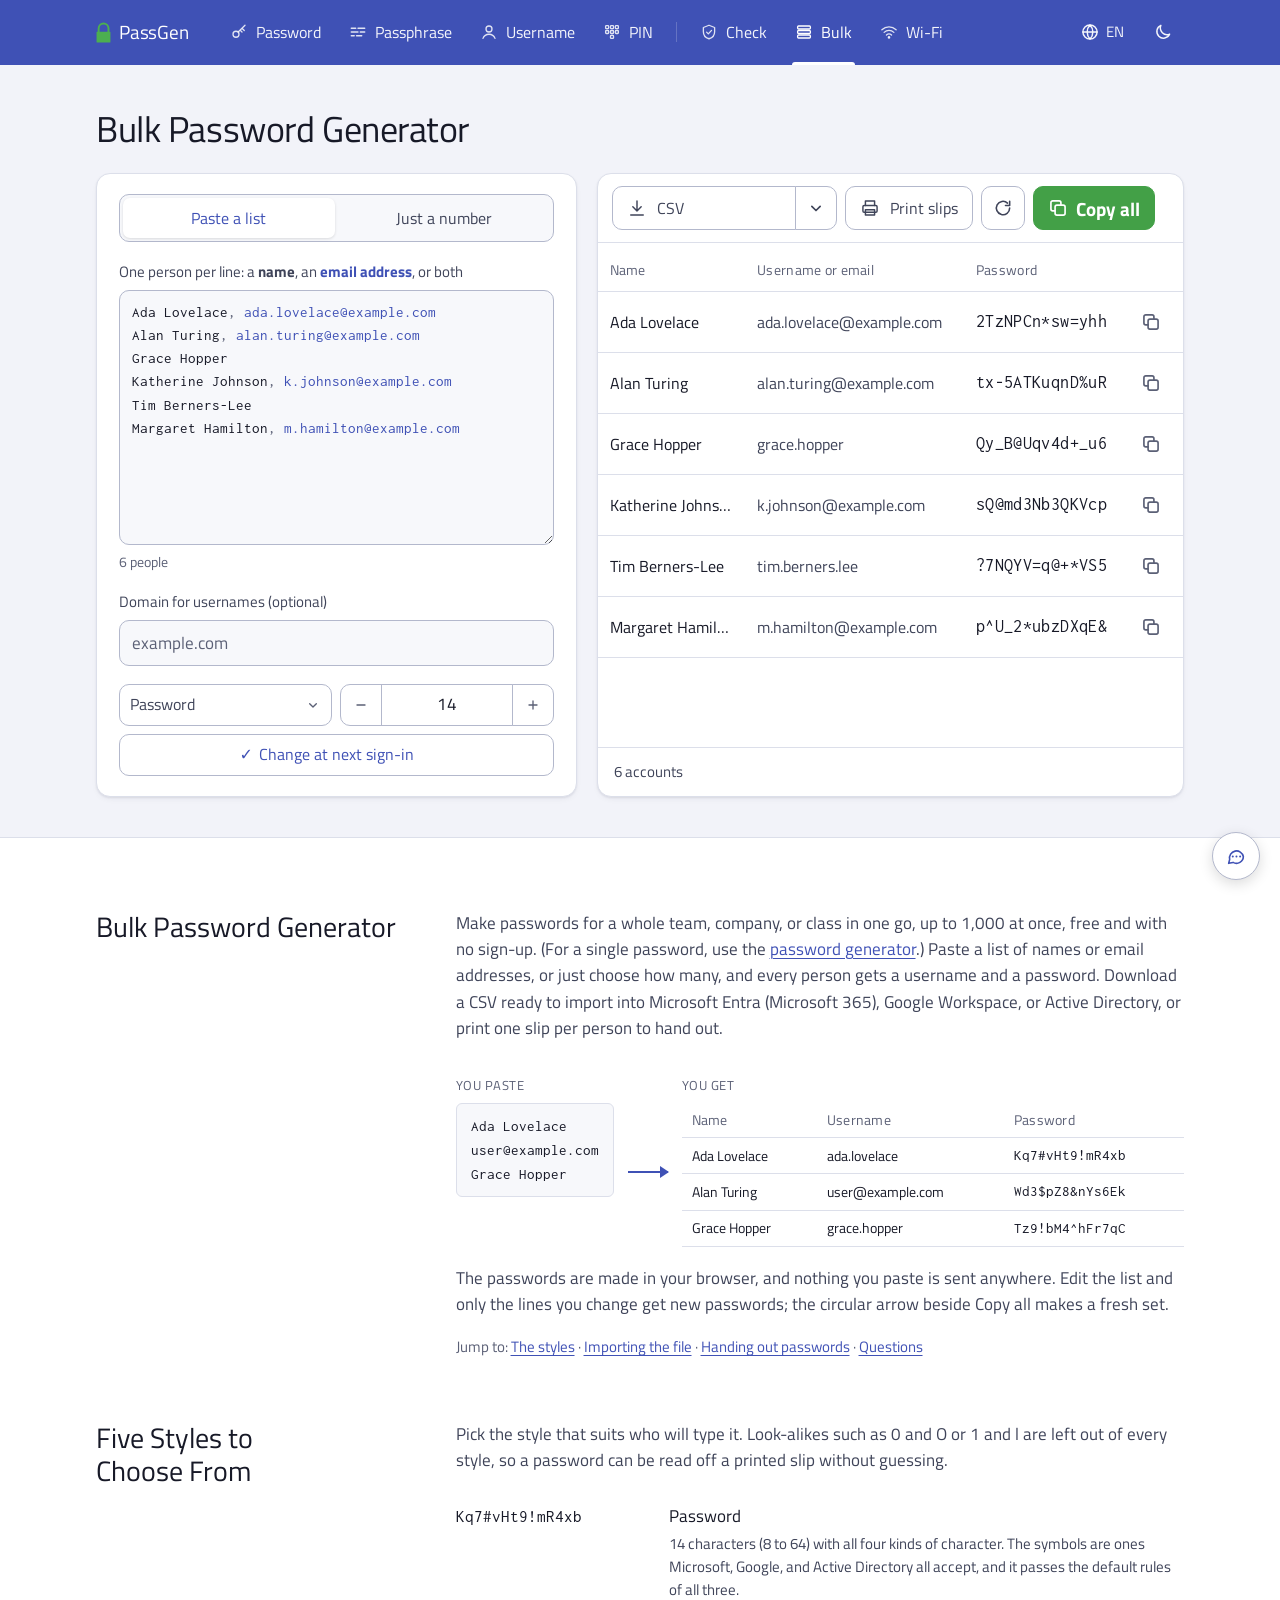
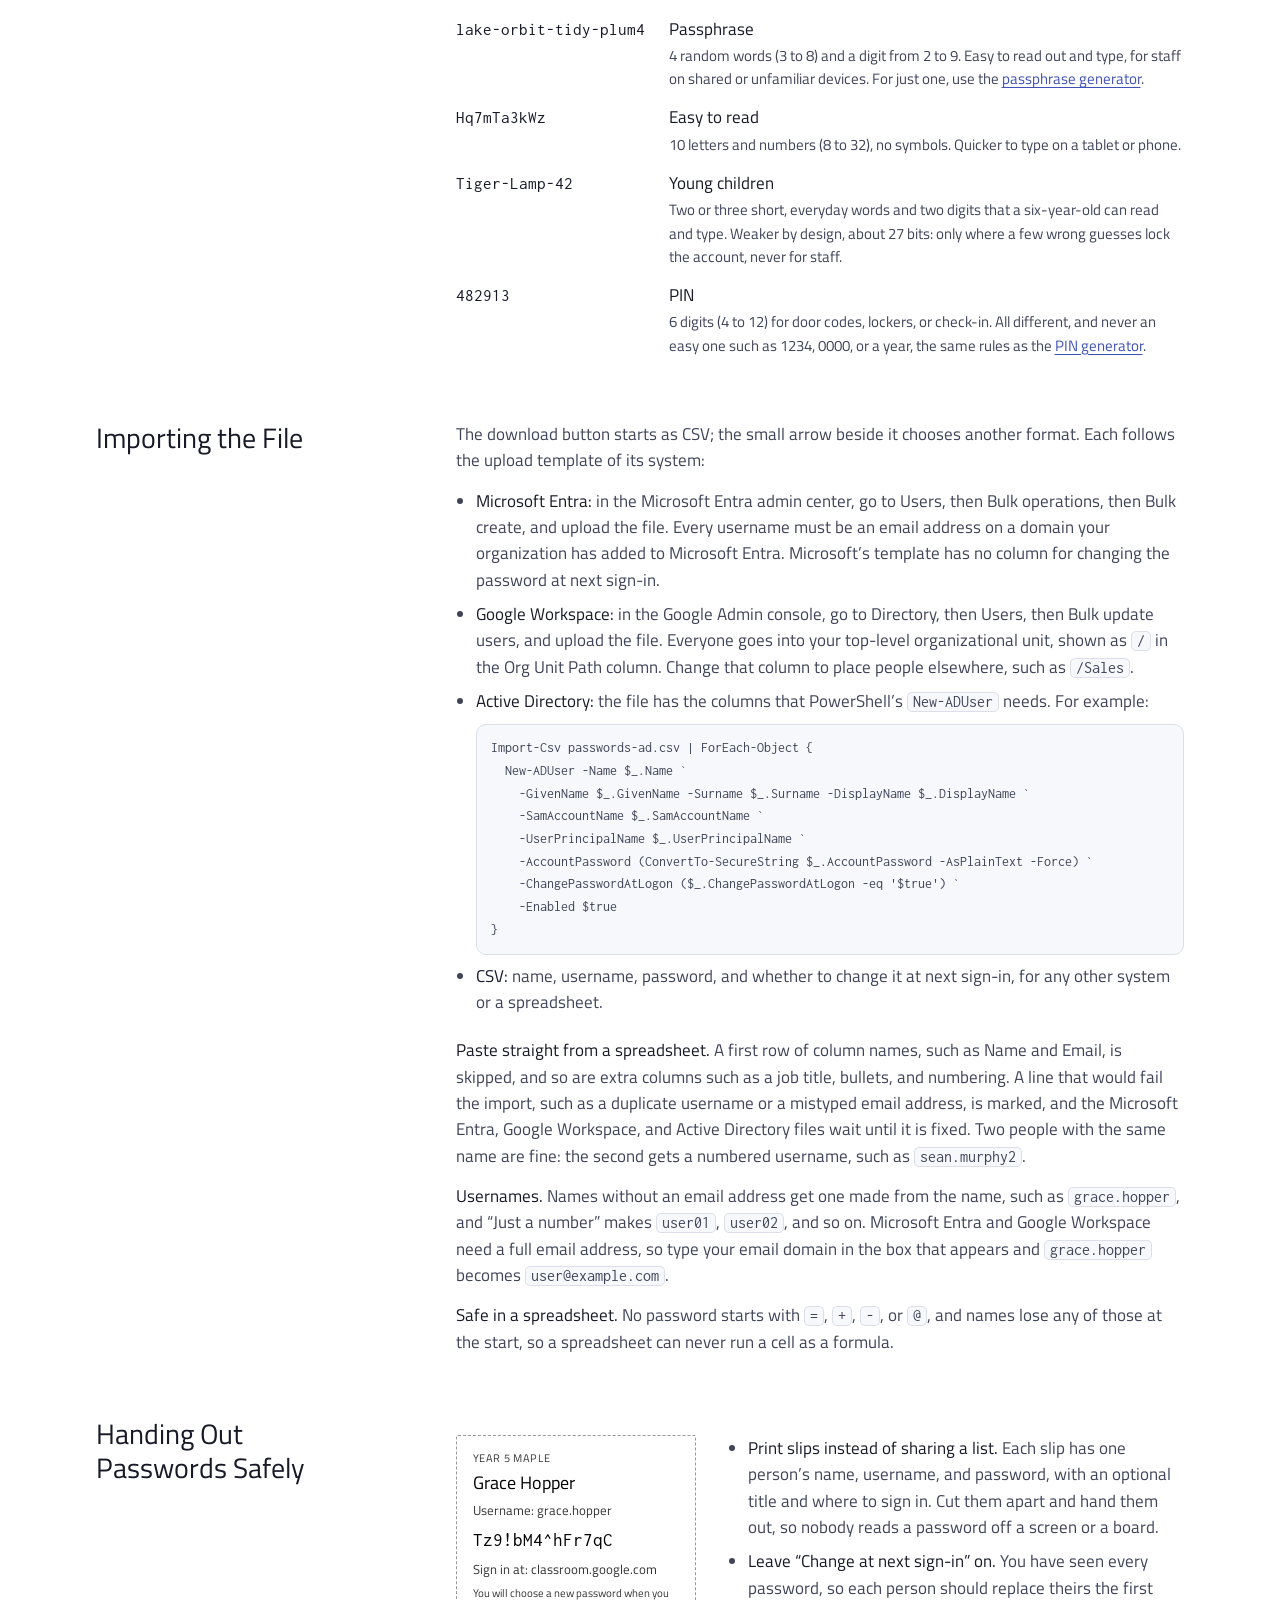
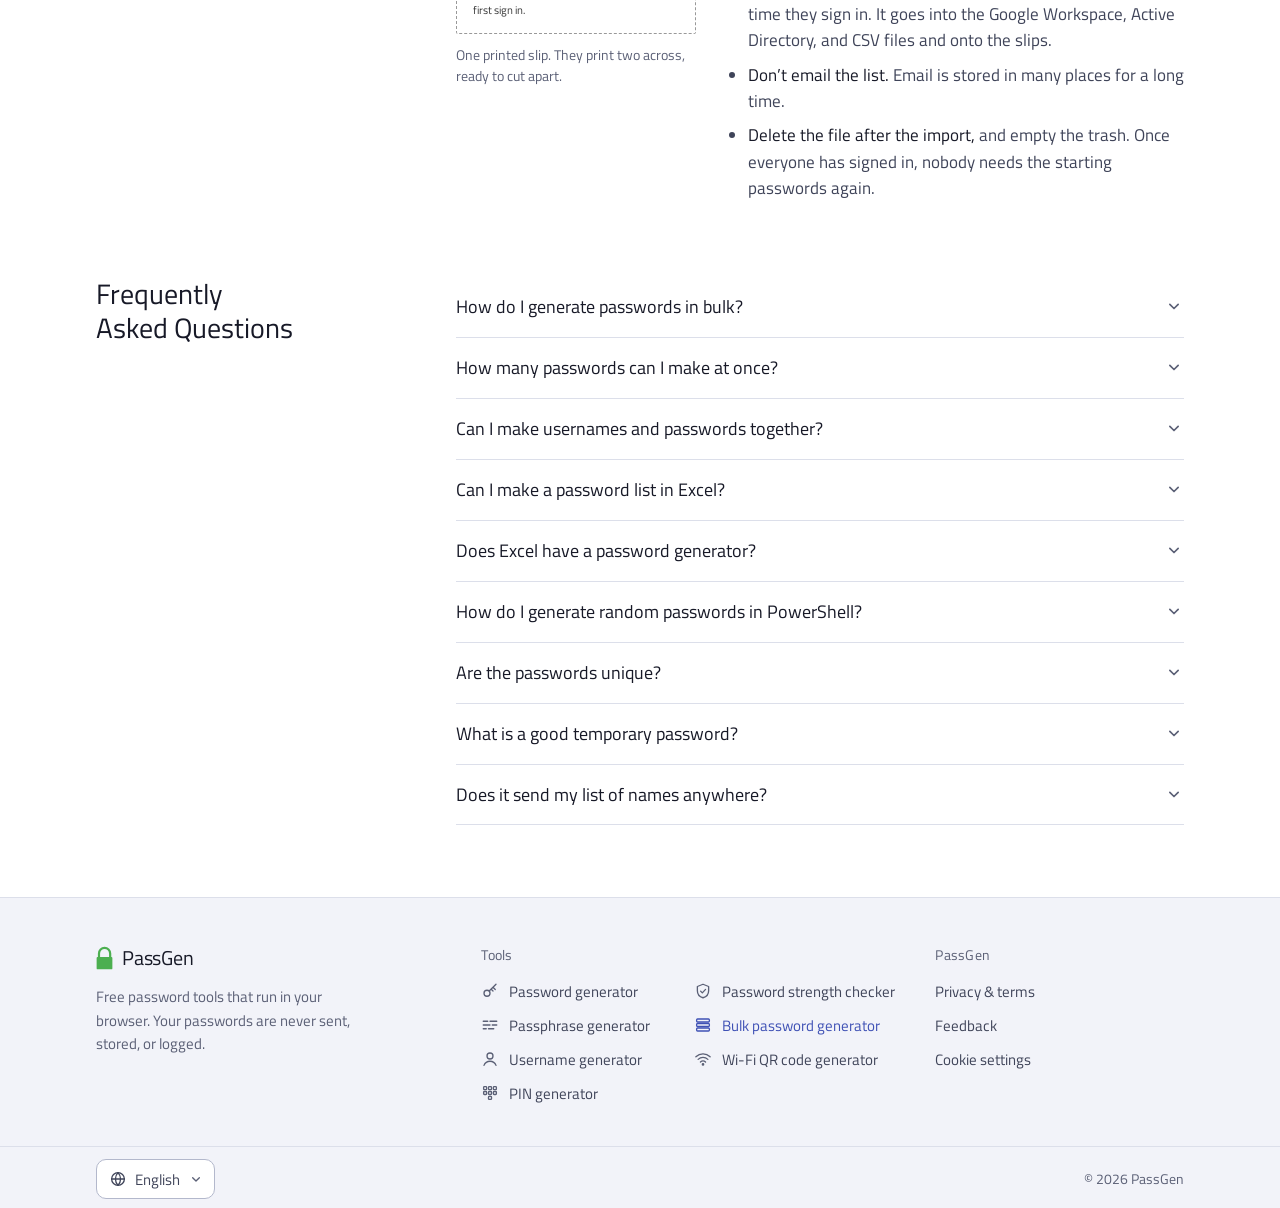
==== commit 5adb7154: "fix: bust browser cache for all static assets with v=20261008" ====
--- a/bulk/index.html
+++ b/bulk/index.html
@@ -15,12 +15,12 @@
 }.guide section[id] { scroll-margin-top: -24px; }@media (max-width: 860px){.guide section[id] { scroll-margin-top: -12px; }}html[data-theme]:root { --s-strong: #689F38; }html[data-theme="dark"]:root { --s-strong: #9CCC65; }@media (min-width: 1000px){.guide { max-width: var(--wide); }.guide section { max-width: none; display: grid; grid-template-columns: minmax(0px, 1fr) minmax(0px, 2.4fr); column-gap: 56px; }.guide section > * { grid-column: 2; }.guide section > h2 { grid-area: 1 / 1 / span 40; align-self: start; }.recipe { gap: 6px; }.recipe .chip { padding-inline: 12px; }}@media (min-width: 1000px){.recipe { gap: 5px; }.recipe .chip { padding-inline: 10px; }}@media (min-width: 1000px){.recipe { gap: 4px; }}@media (min-width: 1000px){.recipe:not(.compact) { justify-content: space-between; }}@media (min-width: 1000px){:root.tool-wide .band-in:not(.bulk-in) { padding-inline: var(--gutter); }}@media (min-width: 1000px){.recipe:not(.compact) { justify-content: flex-start; }.recipe:not(.compact) > li > .chip { width: 100%; }}.recipe .split { display: flex; flex: 1 1 0%; min-width: 0px; }.recipe .split > .chip:first-child { flex: 1 1 0%; border-start-end-radius: 0px; border-end-end-radius: 0px; }.recipe .len-split { display: flex; flex: 1 1 0%; min-width: 0px; }.recipe .len-split > .chip { border-radius: 0px; margin-inline-start: -1px; justify-content: center; }.recipe .len-split > .chip:first-child { margin-inline-start: 0px; border-start-start-radius: var(--r); border-end-start-radius: var(--r); }.recipe .len-split > .chip:last-child { border-start-end-radius: var(--r); border-end-end-radius: var(--r); }.recipe .len-split .step { flex: 0 0 auto; width: 38px; padding: 0px; color: var(--ink-2); }.recipe .len-split .step .ico { width: 16px; height: 16px; }.recipe .len-split .step:disabled { color: var(--line-strong); cursor: default; }.recipe .len-split .len-num { flex: 1 1 0%; min-width: 0px; padding-inline: 6px; cursor: default; font-variant-numeric: tabular-nums; font-size: 17px; color: var(--ink); }.recipe .len-split .len-num:hover { border-color: var(--line-strong); }.recipe .len-split > .chip.step:first-child { flex: 0 0 auto; }.recipe .len-split > .chip.step { flex: 0 0 auto; }@media (hover: hover) and (pointer: fine){:root.scrubbing, :root.scrubbing * { cursor: ew-resize !important; user-select: none; }}.recipe .split > .chip:first-child { justify-content: center; }.btn-icon .ico { transition: none; }@keyframes pg-turn { 
   0% { transform: rotate(0deg); }
   100% { transform: rotate(360deg); }
-}.recipe.pp-row .opt-tog .opt-ch { font-size: 17px; letter-spacing: 0.04em; }.recipe.pp-row .len-split .len-num { flex: 0 0 auto; width: 3.4ch; padding-inline: 4px; font-size: 17px; color: var(--ink); cursor: default; }@media (min-width: 1000px){.recipe.pp-row { gap: 6px; }.recipe.pp-row:not(.compact) > li:not(.gap):not(.r-words) { flex: 1 1 auto; }.recipe.pp-row:not(.compact) > li.r-words { flex: 0 0 auto; }.recipe.pp-row .len-split { flex: 0 0 auto; }}@media (max-width: 999px){.recipe.pp-row { grid-template-columns: repeat(24, minmax(0px, 1fr)); }.recipe.pp-row > li.r-words { grid-column: span 10; }.recipe.pp-row > li.r-sep { grid-column: span 14; }.recipe.pp-row .len-split .step { width: 44px; }.recipe.pp-row .len-split .len-num { flex: 1 1 0%; }}.stack { display: inline-grid; justify-items: center; }.stack > * { grid-area: 1 / 1; }.stack > .sizer { visibility: hidden; white-space: nowrap; }.stack { justify-items: start; }.recipe .chip:has(> .stack):has(> .chev) { justify-content: flex-start; }.recipe .chip:has(> .stack):has(> .chev) > .chev { margin-inline-start: auto; }.recipe.pp-row .len-split .len-num { width: auto; padding-inline: 14px; }.recipe.pp-row .len-split .len-num .stack { justify-items: center; }@media (max-width: 999px){.recipe.pp-row > li.r-words { grid-column: span 12; }.recipe.pp-row > li.r-sep { grid-column: span 12; }.recipe.pp-row .len-split .len-num { padding-inline: 6px; }}@media (max-width: 359px){.recipe.pp-row > li.r-words, .recipe.pp-row > li.r-sep, .recipe.pp-row > li.r-wl { grid-column: span 24; }}.recipe.pw-row .r-set .chip[aria-pressed="true"], .recipe.pw-row .look-tog[aria-pressed="true"], .recipe.pp-row .opt-tog[aria-pressed="true"], .recipe .chip.chip-more.on { background: var(--brand-soft); border-color: var(--brand-line); color: var(--brand-ink); }.recipe.pw-row .r-set .chip[aria-pressed="true"], .recipe.pw-row .look-tog[aria-pressed="true"], .recipe.pp-row .opt-tog[aria-pressed="true"], .recipe .chip.chip-more.on { background: color-mix(in srgb,var(--brand-fill) 17%,var(--slab)); border-color: color-mix(in srgb,var(--brand-fill) 60%,var(--slab)); }.recipe .r-set .chip[aria-pressed="true"], .recipe .look-tog[aria-pressed="true"], .recipe .opt-tog[aria-pressed="true"], .recipe .chip.chip-more.on, .recipe.pw-row .r-set .chip[aria-pressed="true"], .recipe.pw-row .look-tog[aria-pressed="true"], .recipe.pp-row .opt-tog[aria-pressed="true"], .recipe.pin-row .look-tog[aria-pressed="true"] { background: var(--slab); border-color: var(--line-strong); color: var(--brand-ink); box-shadow: inset 0 -3px 0 var(--brand-fill); }.recipe .r-set .chip[aria-pressed="true"] > span:not(.sr), .recipe .opt-tog[aria-pressed="true"] .opt-ch { color: var(--brand-ink); }.recipe .r-set .chip[aria-pressed="true"], .recipe .look-tog[aria-pressed="true"], .recipe .opt-tog[aria-pressed="true"], .recipe .chip.chip-more.on, .recipe.pw-row .r-set .chip[aria-pressed="true"], .recipe.pw-row .look-tog[aria-pressed="true"], .recipe.pp-row .opt-tog[aria-pressed="true"], .recipe.pin-row .look-tog[aria-pressed="true"] { background: var(--slab); border-color: var(--line-strong); color: var(--brand-ink); box-shadow: none; }.recipe .r-set .chip > span:not(.sr):not(.box)::before, .recipe .opt-tog .opt-ch::before, .recipe .look-tog.skip-words::before { content: "✓"; display: inline-block; width: 0.9em; margin-inline-end: 5px; font-family: var(--ui); font-weight: 400; color: transparent; text-decoration: none; }.recipe .r-set .chip[aria-pressed="true"] > span:not(.sr):not(.box)::before, .recipe .opt-tog[aria-pressed="true"] .opt-ch::before, .recipe .look-tog.skip-words[aria-pressed="true"]::before { color: var(--brand-fill); }.recipe .r-set .chip > span:not(.sr):not(.box), .recipe .opt-tog .opt-ch { position: relative; }.recipe .r-set .chip > span:not(.sr):not(.box)::before, .recipe .opt-tog .opt-ch::before { position: absolute; right: 100%; top: 50%; transform: translateY(-50%); width: auto; margin: 0px 6px 0px 0px; }.recipe .r-set .chip[aria-pressed="true"] > span:not(.sr):not(.box)::before, .recipe .opt-tog[aria-pressed="true"] .opt-ch::before, .recipe .look-tog.skip-words[aria-pressed="true"]::before { color: var(--brand-ink); }.recipe.pp-row .opt-tog { padding-inline: 26px; }.recipe .r-set .chip > span:not(.sr):not(.box)::before, .recipe .opt-tog .opt-ch::before { right: auto; inset-inline-end: 100%; margin: 0px; margin-inline-end: 6px; }.top-in .brand { font-size: 19px; gap: 8px; }.top-in .brand .lock { width: 15px; height: 21px; }@media (max-width: 999px){.top-in .brand { font-size: 18px; }.top-in .brand .lock { width: 14px; height: 20px; }}@media (min-width: 1000px){:root { --rail: 154px; }}@media (hover: hover) and (pointer: fine){.recipe.recipe.recipe :is(.r-set .chip, .look-tog, .opt-tog, .chip-more):hover { border-color: var(--brand-line); color: var(--brand-ink); background: color-mix(in srgb,var(--brand-fill) 7%,var(--slab)); }.recipe.recipe .len-split .step:hover, .recipe.recipe .len-split input.len-num:hover { border-color: var(--brand-line); color: var(--brand-ink); background: color-mix(in srgb,var(--brand-fill) 7%,var(--slab)); position: relative; z-index: 1; }.top-in .brand:hover { opacity: 0.85; }}@media (min-width: 1000px){.bulk { grid-template-columns: 300px minmax(0px, 1fr); }}.recipe.pp-row.bk-row { display: grid; grid-template-columns: minmax(0px, 1fr); gap: 8px; margin: 0px; }.recipe.pp-row.bk-row > li { grid-column: 1 / -1; flex: 0 0 auto; }.recipe.pp-row.bk-row .len-split { flex: 1 1 0%; }.recipe.pp-row.bk-row .len-split .len-num { flex: 1 1 0%; }.bulk-note .count { color: var(--ink-2); }@media (max-width: 999px){.recipe.pp-row.bk-row { grid-template-columns: minmax(0px, 1fr) minmax(0px, 1fr); }.recipe.pp-row.bk-row > li.r-sep, .recipe.pp-row.bk-row > li.r-words { grid-column: auto; }}.recipe.pp-row.bk-row .chip { justify-content: center; }.recipe.pp-row.bk-row .r-sep .chip { justify-content: space-between; }.recipe.pp-row.bk-row .len-split .step { width: 42px; }.recipe.pp-row.bk-row .len-split .len-num { padding-inline: 10px; }.recipe.pp-row.bk-row .opt-tog .opt-ch { font-size: 16px; letter-spacing: 0px; }.bulk-bar .split { display: inline-flex; }.bulk-bar .foot-sp { display: none; }.bulk-bar .btn-icon { width: 44px; height: 44px; }.bulk-bar .bk-dl #dl { border-start-end-radius: 0px; border-end-end-radius: 0px; }.bulk-bar .bk-dl .chip-more { border-start-start-radius: 0px; border-end-start-radius: 0px; margin-inline-start: -1px; padding-inline: 10px; }.bulk-bar .bk-dl .stack { justify-items: start; }@media (max-width: 999px){.bulk-bar { flex-wrap: wrap; row-gap: 8px; }.bulk-bar .bk-dl { order: 1; flex: 1 1 100%; display: flex; }.bulk-bar .bk-dl #dl { flex: 1 1 0%; }.bulk-bar #print { order: 2; padding-inline: 14px; }.bulk-bar #regen { order: 3; flex: 0 0 auto; }.bulk-bar #copyall { order: 4; flex: 1 1 0%; }}@media (max-width: 360px){.bulk-bar #print { font-size: 0px; gap: 0px; width: 44px; padding: 0px; flex: 0 0 auto; }}.bulk-bar.tight #print { font-size: 0px; gap: 0px; width: 44px; padding: 0px; flex: 0 0 auto; }@media (max-width: 999px){.bulk-bar .foot-sp { display: none; }.bulk-note .count { white-space: nowrap; }.bulk .tbl.bulk-tbl td { white-space: normal; }}@media (min-width: 861px){.bulk-tbl { width: 100%; }.tbl.bulk-tbl td.c-name, .tbl.bulk-tbl td.c-user { max-width: 0px; overflow: hidden; text-overflow: ellipsis; white-space: nowrap; }.bulk-tbl td.c-name { width: 45%; }.bulk-tbl td.c-user { width: 55%; }.bulk-tbl td.c-copy, .bulk-tbl th:nth-child(4) { width: 1%; }.bulk-tbl td.c-pw, .bulk-tbl th:nth-child(3) { width: 1%; white-space: nowrap; }.bulk .tbl.bulk-tbl td.c-pw { white-space: nowrap; word-break: normal; overflow-wrap: normal; }}@media (min-width: 1000px) and (max-width: 1199px){.bulk { grid-template-columns: 270px minmax(0px, 1fr); }}@media (min-width: 1000px){.band-in.bulk-in { max-width: var(--wide); margin-inline: auto; padding-inline: var(--gutter); }}@media (min-width: 1000px){.bulk { grid-template-columns: minmax(0px, 9fr) minmax(0px, 11fr); align-items: stretch; }.bulk-form { padding: 20px 22px; align-content: start; }.bulk-form > .mode-count .input { max-width: 200px; }.recipe.pp-row.bk-row { grid-template-columns: minmax(0px, 1fr) minmax(0px, 1fr); }.recipe.pp-row.bk-row > li.r-sep, .recipe.pp-row.bk-row > li.r-words { grid-column: auto; }.bulk-out { display: flex; flex-direction: column; }.bulk-out .tbl-wrap { flex: 1 1 0px; min-height: 240px; max-height: none; overflow: auto; }}@media (min-width: 1000px) and (max-width: 1199px){.bulk { grid-template-columns: minmax(0px, 2fr) minmax(0px, 3fr); }}.bulk .hl-field textarea { min-height: calc(254.5px); }.skip { position: absolute; left: 12px; top: -60px; z-index: 100; background: var(--slab); color: var(--ink); padding: 10px 14px; border-radius: 8px; box-shadow: rgba(0, 0, 0, 0.2) 0px 2px 10px; text-decoration: none; }.skip:focus { top: 12px; }main:focus { outline: none; }@media (max-width: 860px){.bulk .tbl-wrap { max-height: none; overflow: visible; }}.bulk-form .hint.warn { color: var(--s-weak); }.hl-field { position: relative; }.hl-field textarea { position: relative; z-index: 1; display: block; background: transparent; color: transparent; caret-color: var(--ink); }.hl-field textarea::selection { background: color-mix(in srgb,var(--brand-ink) 28%,transparent); color: transparent; }.hl-field .hl { position: absolute; inset: 0px; margin: 0px; border: 1px solid transparent; border-radius: var(--r); background: var(--sunk); padding: 10px 12px; font: 15px/1.55 var(--mono); white-space: pre; overflow: hidden; color: var(--ink); pointer-events: none; }.hl .e, .lab .hl-e { color: var(--brand-ink); }.hl .s { color: var(--muted); }.lab .hl-n, .lab .hl-e { font-family: "PG Bold", "Titillium Web", system-ui, sans-serif; font-weight: 700; }.hl-field .hl-tags { position: absolute; inset: 0px; z-index: 2; margin: 0px; border: 1px solid transparent; padding: 10px 12px; font: 15px/1.55 var(--mono); white-space: pre; overflow: hidden; pointer-events: none; text-align: end; }.people-sum { overflow: hidden; }.people-sum .sum-in { display: flex; flex-wrap: wrap; row-gap: 2px; margin-inline-start: -18px; }.people-sum .sum-in > span::before { content: "·"; display: inline-block; width: 18px; text-align: center; color: var(--muted); }@media (max-width: 520px){.recipe.pp-row.bk-row { grid-template-columns: minmax(0px, 1fr); }}.fb-fab { position: fixed; right: 20px; bottom: 20px; z-index: 40; width: 48px; height: 48px; border-radius: 50%; display: grid; place-items: center; background: var(--slab); color: var(--brand-ink); border: 1px solid var(--line-strong); box-shadow: rgba(0, 0, 0, 0.14) 0px 4px 14px; cursor: pointer; }.fb-fab:hover { border-color: var(--brand-ink); }.fb-fab .ico { width: 22px; height: 22px; }@media (max-width: 860px){.fb-fab { right: 12px; bottom: 12px; width: 44px; height: 44px; transition: transform 0.2s ease-out, opacity 0.2s; }.fb-fab.away { transform: translateY(72px); opacity: 0; pointer-events: none; }}@media (prefers-reduced-motion: reduce){.fb-fab { transition: none; }}:root[data-theme="dark"] #result { --pp-dig: #ff9e9e; --pp-dig-sel: #ff9e9e; --pp-sym: #ff9e9e; --pp-sel: #2f3b80; --pp-sym-sel: #ff9e9e; --pp-warn: #ff7b74; --pp-alt: var(--brand-ink); }@media (prefers-color-scheme: dark){:root:not([data-theme="light"]) #result { --pp-dig: #ff9e9e; --pp-dig-sel: #ff9e9e; --pp-sym: #ff9e9e; --pp-sel: #2f3b80; --pp-sym-sel: #ff9e9e; --pp-warn: #ff7b74; --pp-alt: var(--brand-ink); }}:root[data-theme="dark"] #result { --pw-dig: #82b1ff; --pw-sym: #81c784; --pw-sym-sel: #81c784; }@media (prefers-color-scheme: dark){:root:not([data-theme="light"]) #result { --pw-dig: #82b1ff; --pw-sym: #81c784; --pw-sym-sel: #81c784; }}.guide code { font-family: var(--mono); font-size: 0.92em; background: var(--sunk); border: 1px solid var(--line); border-radius: 5px; padding: 1px 5px; }.guide pre { margin: 10px 0px 4px; padding: 12px 14px; background: var(--sunk); border: 1px solid var(--line); border-radius: var(--r); overflow-x: auto; font-size: 14px; line-height: 1.55; }.tbl td:nth-child(-n+3), .tbl th:nth-child(-n+3) { white-space: nowrap; }:root[data-theme="dark"] .tbl.tint td:has(.lv-1), :root[data-theme="dark"] .k-1::before { background: rgb(74, 36, 38); box-shadow: none; }:root[data-theme="dark"] .tbl.tint td:has(.lv-2), :root[data-theme="dark"] .k-2::before { background: rgb(74, 58, 28); box-shadow: none; }:root[data-theme="dark"] .tbl.tint td:has(.lv-3), :root[data-theme="dark"] .k-3::before { background: rgb(53, 65, 31); box-shadow: none; }:root[data-theme="dark"] .tbl.tint td:has(.lv-4), :root[data-theme="dark"] .k-4::before { background: rgb(31, 61, 36); box-shadow: none; }:root[data-theme="dark"] .jobs-wrap { --j-sym: #81c784; --j-pp-d: #ff9e9e; --j-pp-s: #ff9e9e; }@media (prefers-color-scheme: dark){:root:not([data-theme="light"]) .jobs-wrap { --j-sym: #81c784; --j-pp-d: #ff9e9e; --j-pp-s: #ff9e9e; }}.guide .flow2 { display: grid; grid-template-columns: max-content 40px minmax(0px, 1fr); gap: 0px 14px; align-items: start; margin: 20px 0px 18px; }.f-cap { display: block; font-size: 13px; letter-spacing: 0.04em; text-transform: uppercase; color: var(--muted); margin-bottom: 8px; }.guide .flow2 pre { margin: 0px; padding: 10px 14px; background: var(--sunk); border: 1px solid var(--line); border-radius: 6px; font-family: var(--mono); font-size: 15px; line-height: 1.6; color: var(--ink); }.f-arrow { align-self: center; height: 2px; background: var(--brand-ink); position: relative; margin-top: 22px; }.f-arrow::after { content: ""; position: absolute; right: -1px; top: -5px; border-top: 6px solid transparent; border-bottom: 6px solid transparent; border-image: none; border-left: 9px solid var(--brand-ink); border-right: 0px; }.guide .tbl.mini { margin: 0px; font-size: 14px; }.guide .tbl.mini th, .guide .tbl.mini td { padding: 6px 10px; white-space: nowrap; }.guide .tbl.mini code { background: none; border: 0px; padding: 0px; font-size: 15px; color: var(--ink); }@media (max-width: 760px){.guide .flow2 { grid-template-columns: minmax(0px, 1fr); gap: 0px; }.f-arrow { width: 2px; height: 28px; margin: 10px 0px 10px 24px; justify-self: start; }.f-arrow::after { right: -5px; top: auto; bottom: -2px; border-right: 6px solid transparent; border-left: 6px solid transparent; border-image: none; border-top: 9px solid var(--brand-ink); border-bottom: 0px; }.f-out { overflow-x: auto; }}@media (max-width: 460px){.guide .tbl.mini th:first-child, .guide .tbl.mini td:first-child { display: none; }.guide .tbl.mini th, .guide .tbl.mini td { padding: 6px 8px; }}</style><link rel="preload" href="/assets/css/all.css?v=a039aac0da" as="style"><link rel="stylesheet" href="/assets/css/all.css?v=a039aac0da" media="print" id="pg-css"><noscript><link rel="stylesheet" href="/assets/css/all.css?v=a039aac0da"></noscript><script>!function(){var e=document.documentElement,t=null,a=window.matchMedia&&matchMedia("(prefers-color-scheme: dark)");try{t=localStorage.getItem("theme")}catch(e){}e.dataset.theme="dark"===t||"light"===t?t:a&&a.matches?"dark":"light"}();</script>   <meta property="og:type" content="website"><meta property="og:title" content="Bulk Password Generator: CSV for Microsoft 365 and Google | PassGen"><meta property="og:description" content="Paste names or emails, get a password for each (up to 1,000). Export CSV for Microsoft Entra, Google Workspace, or Active Directory, or print slips."><meta property="og:url" content="/bulk/"><meta property="og:site_name" content="PassGen"><meta property="og:image" content="/assets/img/og-bulk.png?v=b695a7b8"><meta property="og:image:width" content="1200"><meta property="og:image:height" content="630"><meta property="og:image:alt" content="PassGen Bulk password generator"><meta property="og:locale" content="en_US"><meta name="twitter:card" content="summary_large_image"><meta name="twitter:title" content="Bulk Password Generator: CSV for Microsoft 365 and Google | PassGen"><meta name="twitter:description" content="Paste names or emails, get a password for each (up to 1,000). Export CSV for Microsoft Entra, Google Workspace, or Active Directory, or print slips."><meta name="twitter:image" content="/assets/img/og-bulk.png?v=b695a7b8"><script type="application/ld+json">{"@context":"https://schema.org","@type":"WebApplication","name":"Bulk password generator","url":"/bulk/","description":"Paste names or emails, get a password for each (up to 1,000). Export CSV for Microsoft Entra, Google Workspace, or Active Directory, or print slips.","inLanguage":"en","applicationCategory":"SecurityApplication","operatingSystem":"Any","browserRequirements":"Requires JavaScript","isAccessibleForFree":true,"offers":{"@type":"Offer","price":"0","priceCurrency":"USD"},"publisher":{"@type":"Organization","name":"PassGen","url":"/"}}</script><link rel="icon" href="/favicon.ico" sizes="48x48"><link rel="icon" type="image/svg+xml" href="/assets/img/icon.svg"><link rel="apple-touch-icon" href="/assets/img/apple-touch-icon.png"><meta name="theme-color" content="#3F51B5" media="(prefers-color-scheme: light)"><meta name="theme-color" content="#1b1c21" media="(prefers-color-scheme: dark)"><link rel="alternate" hreflang="ru" href="/ru/bulk/"><link rel="alternate" hreflang="en" href="/bulk/"></head> <body>  <a class="skip" href="#main">Skip to the tool</a><header class="top"><div class="top-in"><a class="brand" href="/" aria-label="PassGen"><svg class="lock" viewBox="-2 0 54 72" aria-hidden="true"><rect x="0" y="33" width="50" height="39" rx="3" fill="#4CAF50"/><path d="M7.5 34V21.5a17.75 17.75 0 0 1 35.5 0V34" fill="none" stroke="#4CAF50" stroke-width="7"/></svg><span>PassGen</span></a><nav class="tools" aria-label="Tools"><a href="/" title="Password generator"><svg class="ico" aria-hidden="true"><use href="/assets/icons.svg?v=a4efabb73f#i-key"/></svg><span>Password</span></a><a href="/passphrase/" title="Passphrase generator"><svg class="ico" aria-hidden="true"><use href="/assets/icons.svg?v=a4efabb73f#i-phrase"/></svg><span>Passphrase</span></a><a href="/username/" title="Username generator"><svg class="ico" aria-hidden="true"><use href="/assets/icons.svg?v=a4efabb73f#i-user"/></svg><span>Username</span></a><a href="/pin/" title="PIN generator"><svg class="ico" aria-hidden="true"><use href="/assets/icons.svg?v=a4efabb73f#i-pin"/></svg><span>PIN</span></a><span class="sep" aria-hidden="true"></span><a href="/check/" title="Password strength checker"><svg class="ico" aria-hidden="true"><use href="/assets/icons.svg?v=a4efabb73f#i-check"/></svg><span>Check</span></a><a href="/bulk/" aria-current="page" title="Bulk password generator"><svg class="ico" aria-hidden="true"><use href="/assets/icons.svg?v=a4efabb73f#i-bulk"/></svg><span>Bulk</span></a><a href="/wifi/" title="Wi-Fi QR code generator"><svg class="ico" aria-hidden="true"><use href="/assets/icons.svg?v=a4efabb73f#i-wifi"/></svg><span>Wi-Fi</span></a></nav><div class="top-actions"><button class="icon-btn lang-btn" popovertarget="lang-pop" aria-label="Language: English"><svg class="ico" aria-hidden="true"><use href="/assets/icons.svg?v=a4efabb73f#i-globe"/></svg><span class="code">EN</span></button><button class="icon-btn theme-btn" type="button" aria-label="Switch to dark mode"><svg class="ico ic-moon" aria-hidden="true"><use href="/assets/icons.svg?v=a4efabb73f#i-moon"/></svg><svg class="ico ic-sun" aria-hidden="true"><use href="/assets/icons.svg?v=a4efabb73f#i-sun"/></svg></button><button class="icon-btn menu-btn" type="button" popovertarget="menu-pop" aria-label="Menu"><svg class="ico" aria-hidden="true"><use href="/assets/icons.svg?v=a4efabb73f#i-menu"/></svg></button></div></div></header><div class="pop lang-pop" id="lang-pop" popover><span class="grab" aria-hidden="true"></span><h3>Language</h3><input class="filter" type="search" placeholder="Find a language" aria-label="Find a language"><ul class="lang-grid"><li data-en="Russian"><a href="/ru/bulk/" hreflang="ru" data-code="ru" lang="ru"><span>Русский</span><span class="c">RU</span></a></li><li data-en="English"><a href="/bulk/" hreflang="en" data-code="en" lang="en"><span>English</span><span class="c">EN</span></a></li></ul></div><div class="toast" role="status" aria-live="polite"></div><div class="sr" id="sr-status" role="status" aria-live="polite"></div> <main id="main" tabindex="-1"> <section class="band" aria-labelledby="h1"> <div class="band-in bulk-in"> <div class="title"> <h1 id="h1">Bulk Password Generator</h1> </div> <div class="bulk"> <form class="bulk-form slab" id="bulk-form"> <div class="seg" role="radiogroup" aria-label="Who needs passwords"> <label><input type="radio" name="mode" value="list" checked="checked"><span>Paste a list</span></label> <label><input type="radio" name="mode" value="count"><span>Just a number</span></label> </div> <div class="mode-list"> <label class="lab" for="people">One person per line: a <span class="hl-n">name</span>, an <span class="hl-e">email address</span>, or both</label> <div class="hl-field"><div class="hl" id="people-hl" aria-hidden="true"></div><textarea id="people" rows="6" spellcheck="false" wrap="off">Ada Lovelace, ada.lovelace@example.com
+}.recipe.pp-row .opt-tog .opt-ch { font-size: 17px; letter-spacing: 0.04em; }.recipe.pp-row .len-split .len-num { flex: 0 0 auto; width: 3.4ch; padding-inline: 4px; font-size: 17px; color: var(--ink); cursor: default; }@media (min-width: 1000px){.recipe.pp-row { gap: 6px; }.recipe.pp-row:not(.compact) > li:not(.gap):not(.r-words) { flex: 1 1 auto; }.recipe.pp-row:not(.compact) > li.r-words { flex: 0 0 auto; }.recipe.pp-row .len-split { flex: 0 0 auto; }}@media (max-width: 999px){.recipe.pp-row { grid-template-columns: repeat(24, minmax(0px, 1fr)); }.recipe.pp-row > li.r-words { grid-column: span 10; }.recipe.pp-row > li.r-sep { grid-column: span 14; }.recipe.pp-row .len-split .step { width: 44px; }.recipe.pp-row .len-split .len-num { flex: 1 1 0%; }}.stack { display: inline-grid; justify-items: center; }.stack > * { grid-area: 1 / 1; }.stack > .sizer { visibility: hidden; white-space: nowrap; }.stack { justify-items: start; }.recipe .chip:has(> .stack):has(> .chev) { justify-content: flex-start; }.recipe .chip:has(> .stack):has(> .chev) > .chev { margin-inline-start: auto; }.recipe.pp-row .len-split .len-num { width: auto; padding-inline: 14px; }.recipe.pp-row .len-split .len-num .stack { justify-items: center; }@media (max-width: 999px){.recipe.pp-row > li.r-words { grid-column: span 12; }.recipe.pp-row > li.r-sep { grid-column: span 12; }.recipe.pp-row .len-split .len-num { padding-inline: 6px; }}@media (max-width: 359px){.recipe.pp-row > li.r-words, .recipe.pp-row > li.r-sep, .recipe.pp-row > li.r-wl { grid-column: span 24; }}.recipe.pw-row .r-set .chip[aria-pressed="true"], .recipe.pw-row .look-tog[aria-pressed="true"], .recipe.pp-row .opt-tog[aria-pressed="true"], .recipe .chip.chip-more.on { background: var(--brand-soft); border-color: var(--brand-line); color: var(--brand-ink); }.recipe.pw-row .r-set .chip[aria-pressed="true"], .recipe.pw-row .look-tog[aria-pressed="true"], .recipe.pp-row .opt-tog[aria-pressed="true"], .recipe .chip.chip-more.on { background: color-mix(in srgb,var(--brand-fill) 17%,var(--slab)); border-color: color-mix(in srgb,var(--brand-fill) 60%,var(--slab)); }.recipe .r-set .chip[aria-pressed="true"], .recipe .look-tog[aria-pressed="true"], .recipe .opt-tog[aria-pressed="true"], .recipe .chip.chip-more.on, .recipe.pw-row .r-set .chip[aria-pressed="true"], .recipe.pw-row .look-tog[aria-pressed="true"], .recipe.pp-row .opt-tog[aria-pressed="true"], .recipe.pin-row .look-tog[aria-pressed="true"] { background: var(--slab); border-color: var(--line-strong); color: var(--brand-ink); box-shadow: inset 0 -3px 0 var(--brand-fill); }.recipe .r-set .chip[aria-pressed="true"] > span:not(.sr), .recipe .opt-tog[aria-pressed="true"] .opt-ch { color: var(--brand-ink); }.recipe .r-set .chip[aria-pressed="true"], .recipe .look-tog[aria-pressed="true"], .recipe .opt-tog[aria-pressed="true"], .recipe .chip.chip-more.on, .recipe.pw-row .r-set .chip[aria-pressed="true"], .recipe.pw-row .look-tog[aria-pressed="true"], .recipe.pp-row .opt-tog[aria-pressed="true"], .recipe.pin-row .look-tog[aria-pressed="true"] { background: var(--slab); border-color: var(--line-strong); color: var(--brand-ink); box-shadow: none; }.recipe .r-set .chip > span:not(.sr):not(.box)::before, .recipe .opt-tog .opt-ch::before, .recipe .look-tog.skip-words::before { content: "✓"; display: inline-block; width: 0.9em; margin-inline-end: 5px; font-family: var(--ui); font-weight: 400; color: transparent; text-decoration: none; }.recipe .r-set .chip[aria-pressed="true"] > span:not(.sr):not(.box)::before, .recipe .opt-tog[aria-pressed="true"] .opt-ch::before, .recipe .look-tog.skip-words[aria-pressed="true"]::before { color: var(--brand-fill); }.recipe .r-set .chip > span:not(.sr):not(.box), .recipe .opt-tog .opt-ch { position: relative; }.recipe .r-set .chip > span:not(.sr):not(.box)::before, .recipe .opt-tog .opt-ch::before { position: absolute; right: 100%; top: 50%; transform: translateY(-50%); width: auto; margin: 0px 6px 0px 0px; }.recipe .r-set .chip[aria-pressed="true"] > span:not(.sr):not(.box)::before, .recipe .opt-tog[aria-pressed="true"] .opt-ch::before, .recipe .look-tog.skip-words[aria-pressed="true"]::before { color: var(--brand-ink); }.recipe.pp-row .opt-tog { padding-inline: 26px; }.recipe .r-set .chip > span:not(.sr):not(.box)::before, .recipe .opt-tog .opt-ch::before { right: auto; inset-inline-end: 100%; margin: 0px; margin-inline-end: 6px; }.top-in .brand { font-size: 19px; gap: 8px; }.top-in .brand .lock { width: 15px; height: 21px; }@media (max-width: 999px){.top-in .brand { font-size: 18px; }.top-in .brand .lock { width: 14px; height: 20px; }}@media (min-width: 1000px){:root { --rail: 154px; }}@media (hover: hover) and (pointer: fine){.recipe.recipe.recipe :is(.r-set .chip, .look-tog, .opt-tog, .chip-more):hover { border-color: var(--brand-line); color: var(--brand-ink); background: color-mix(in srgb,var(--brand-fill) 7%,var(--slab)); }.recipe.recipe .len-split .step:hover, .recipe.recipe .len-split input.len-num:hover { border-color: var(--brand-line); color: var(--brand-ink); background: color-mix(in srgb,var(--brand-fill) 7%,var(--slab)); position: relative; z-index: 1; }.top-in .brand:hover { opacity: 0.85; }}@media (min-width: 1000px){.bulk { grid-template-columns: 300px minmax(0px, 1fr); }}.recipe.pp-row.bk-row { display: grid; grid-template-columns: minmax(0px, 1fr); gap: 8px; margin: 0px; }.recipe.pp-row.bk-row > li { grid-column: 1 / -1; flex: 0 0 auto; }.recipe.pp-row.bk-row .len-split { flex: 1 1 0%; }.recipe.pp-row.bk-row .len-split .len-num { flex: 1 1 0%; }.bulk-note .count { color: var(--ink-2); }@media (max-width: 999px){.recipe.pp-row.bk-row { grid-template-columns: minmax(0px, 1fr) minmax(0px, 1fr); }.recipe.pp-row.bk-row > li.r-sep, .recipe.pp-row.bk-row > li.r-words { grid-column: auto; }}.recipe.pp-row.bk-row .chip { justify-content: center; }.recipe.pp-row.bk-row .r-sep .chip { justify-content: space-between; }.recipe.pp-row.bk-row .len-split .step { width: 42px; }.recipe.pp-row.bk-row .len-split .len-num { padding-inline: 10px; }.recipe.pp-row.bk-row .opt-tog .opt-ch { font-size: 16px; letter-spacing: 0px; }.bulk-bar .split { display: inline-flex; }.bulk-bar .foot-sp { display: none; }.bulk-bar .btn-icon { width: 44px; height: 44px; }.bulk-bar .bk-dl #dl { border-start-end-radius: 0px; border-end-end-radius: 0px; }.bulk-bar .bk-dl .chip-more { border-start-start-radius: 0px; border-end-start-radius: 0px; margin-inline-start: -1px; padding-inline: 10px; }.bulk-bar .bk-dl .stack { justify-items: start; }@media (max-width: 999px){.bulk-bar { flex-wrap: wrap; row-gap: 8px; }.bulk-bar .bk-dl { order: 1; flex: 1 1 100%; display: flex; }.bulk-bar .bk-dl #dl { flex: 1 1 0%; }.bulk-bar #print { order: 2; padding-inline: 14px; }.bulk-bar #regen { order: 3; flex: 0 0 auto; }.bulk-bar #copyall { order: 4; flex: 1 1 0%; }}@media (max-width: 360px){.bulk-bar #print { font-size: 0px; gap: 0px; width: 44px; padding: 0px; flex: 0 0 auto; }}.bulk-bar.tight #print { font-size: 0px; gap: 0px; width: 44px; padding: 0px; flex: 0 0 auto; }@media (max-width: 999px){.bulk-bar .foot-sp { display: none; }.bulk-note .count { white-space: nowrap; }.bulk .tbl.bulk-tbl td { white-space: normal; }}@media (min-width: 861px){.bulk-tbl { width: 100%; }.tbl.bulk-tbl td.c-name, .tbl.bulk-tbl td.c-user { max-width: 0px; overflow: hidden; text-overflow: ellipsis; white-space: nowrap; }.bulk-tbl td.c-name { width: 45%; }.bulk-tbl td.c-user { width: 55%; }.bulk-tbl td.c-copy, .bulk-tbl th:nth-child(4) { width: 1%; }.bulk-tbl td.c-pw, .bulk-tbl th:nth-child(3) { width: 1%; white-space: nowrap; }.bulk .tbl.bulk-tbl td.c-pw { white-space: nowrap; word-break: normal; overflow-wrap: normal; }}@media (min-width: 1000px) and (max-width: 1199px){.bulk { grid-template-columns: 270px minmax(0px, 1fr); }}@media (min-width: 1000px){.band-in.bulk-in { max-width: var(--wide); margin-inline: auto; padding-inline: var(--gutter); }}@media (min-width: 1000px){.bulk { grid-template-columns: minmax(0px, 9fr) minmax(0px, 11fr); align-items: stretch; }.bulk-form { padding: 20px 22px; align-content: start; }.bulk-form > .mode-count .input { max-width: 200px; }.recipe.pp-row.bk-row { grid-template-columns: minmax(0px, 1fr) minmax(0px, 1fr); }.recipe.pp-row.bk-row > li.r-sep, .recipe.pp-row.bk-row > li.r-words { grid-column: auto; }.bulk-out { display: flex; flex-direction: column; }.bulk-out .tbl-wrap { flex: 1 1 0px; min-height: 240px; max-height: none; overflow: auto; }}@media (min-width: 1000px) and (max-width: 1199px){.bulk { grid-template-columns: minmax(0px, 2fr) minmax(0px, 3fr); }}.bulk .hl-field textarea { min-height: calc(254.5px); }.skip { position: absolute; left: 12px; top: -60px; z-index: 100; background: var(--slab); color: var(--ink); padding: 10px 14px; border-radius: 8px; box-shadow: rgba(0, 0, 0, 0.2) 0px 2px 10px; text-decoration: none; }.skip:focus { top: 12px; }main:focus { outline: none; }@media (max-width: 860px){.bulk .tbl-wrap { max-height: none; overflow: visible; }}.bulk-form .hint.warn { color: var(--s-weak); }.hl-field { position: relative; }.hl-field textarea { position: relative; z-index: 1; display: block; background: transparent; color: transparent; caret-color: var(--ink); }.hl-field textarea::selection { background: color-mix(in srgb,var(--brand-ink) 28%,transparent); color: transparent; }.hl-field .hl { position: absolute; inset: 0px; margin: 0px; border: 1px solid transparent; border-radius: var(--r); background: var(--sunk); padding: 10px 12px; font: 15px/1.55 var(--mono); white-space: pre; overflow: hidden; color: var(--ink); pointer-events: none; }.hl .e, .lab .hl-e { color: var(--brand-ink); }.hl .s { color: var(--muted); }.lab .hl-n, .lab .hl-e { font-family: "PG Bold", "Titillium Web", system-ui, sans-serif; font-weight: 700; }.hl-field .hl-tags { position: absolute; inset: 0px; z-index: 2; margin: 0px; border: 1px solid transparent; padding: 10px 12px; font: 15px/1.55 var(--mono); white-space: pre; overflow: hidden; pointer-events: none; text-align: end; }.people-sum { overflow: hidden; }.people-sum .sum-in { display: flex; flex-wrap: wrap; row-gap: 2px; margin-inline-start: -18px; }.people-sum .sum-in > span::before { content: "·"; display: inline-block; width: 18px; text-align: center; color: var(--muted); }@media (max-width: 520px){.recipe.pp-row.bk-row { grid-template-columns: minmax(0px, 1fr); }}.fb-fab { position: fixed; right: 20px; bottom: 20px; z-index: 40; width: 48px; height: 48px; border-radius: 50%; display: grid; place-items: center; background: var(--slab); color: var(--brand-ink); border: 1px solid var(--line-strong); box-shadow: rgba(0, 0, 0, 0.14) 0px 4px 14px; cursor: pointer; }.fb-fab:hover { border-color: var(--brand-ink); }.fb-fab .ico { width: 22px; height: 22px; }@media (max-width: 860px){.fb-fab { right: 12px; bottom: 12px; width: 44px; height: 44px; transition: transform 0.2s ease-out, opacity 0.2s; }.fb-fab.away { transform: translateY(72px); opacity: 0; pointer-events: none; }}@media (prefers-reduced-motion: reduce){.fb-fab { transition: none; }}:root[data-theme="dark"] #result { --pp-dig: #ff9e9e; --pp-dig-sel: #ff9e9e; --pp-sym: #ff9e9e; --pp-sel: #2f3b80; --pp-sym-sel: #ff9e9e; --pp-warn: #ff7b74; --pp-alt: var(--brand-ink); }@media (prefers-color-scheme: dark){:root:not([data-theme="light"]) #result { --pp-dig: #ff9e9e; --pp-dig-sel: #ff9e9e; --pp-sym: #ff9e9e; --pp-sel: #2f3b80; --pp-sym-sel: #ff9e9e; --pp-warn: #ff7b74; --pp-alt: var(--brand-ink); }}:root[data-theme="dark"] #result { --pw-dig: #82b1ff; --pw-sym: #81c784; --pw-sym-sel: #81c784; }@media (prefers-color-scheme: dark){:root:not([data-theme="light"]) #result { --pw-dig: #82b1ff; --pw-sym: #81c784; --pw-sym-sel: #81c784; }}.guide code { font-family: var(--mono); font-size: 0.92em; background: var(--sunk); border: 1px solid var(--line); border-radius: 5px; padding: 1px 5px; }.guide pre { margin: 10px 0px 4px; padding: 12px 14px; background: var(--sunk); border: 1px solid var(--line); border-radius: var(--r); overflow-x: auto; font-size: 14px; line-height: 1.55; }.tbl td:nth-child(-n+3), .tbl th:nth-child(-n+3) { white-space: nowrap; }:root[data-theme="dark"] .tbl.tint td:has(.lv-1), :root[data-theme="dark"] .k-1::before { background: rgb(74, 36, 38); box-shadow: none; }:root[data-theme="dark"] .tbl.tint td:has(.lv-2), :root[data-theme="dark"] .k-2::before { background: rgb(74, 58, 28); box-shadow: none; }:root[data-theme="dark"] .tbl.tint td:has(.lv-3), :root[data-theme="dark"] .k-3::before { background: rgb(53, 65, 31); box-shadow: none; }:root[data-theme="dark"] .tbl.tint td:has(.lv-4), :root[data-theme="dark"] .k-4::before { background: rgb(31, 61, 36); box-shadow: none; }:root[data-theme="dark"] .jobs-wrap { --j-sym: #81c784; --j-pp-d: #ff9e9e; --j-pp-s: #ff9e9e; }@media (prefers-color-scheme: dark){:root:not([data-theme="light"]) .jobs-wrap { --j-sym: #81c784; --j-pp-d: #ff9e9e; --j-pp-s: #ff9e9e; }}.guide .flow2 { display: grid; grid-template-columns: max-content 40px minmax(0px, 1fr); gap: 0px 14px; align-items: start; margin: 20px 0px 18px; }.f-cap { display: block; font-size: 13px; letter-spacing: 0.04em; text-transform: uppercase; color: var(--muted); margin-bottom: 8px; }.guide .flow2 pre { margin: 0px; padding: 10px 14px; background: var(--sunk); border: 1px solid var(--line); border-radius: 6px; font-family: var(--mono); font-size: 15px; line-height: 1.6; color: var(--ink); }.f-arrow { align-self: center; height: 2px; background: var(--brand-ink); position: relative; margin-top: 22px; }.f-arrow::after { content: ""; position: absolute; right: -1px; top: -5px; border-top: 6px solid transparent; border-bottom: 6px solid transparent; border-image: none; border-left: 9px solid var(--brand-ink); border-right: 0px; }.guide .tbl.mini { margin: 0px; font-size: 14px; }.guide .tbl.mini th, .guide .tbl.mini td { padding: 6px 10px; white-space: nowrap; }.guide .tbl.mini code { background: none; border: 0px; padding: 0px; font-size: 15px; color: var(--ink); }@media (max-width: 760px){.guide .flow2 { grid-template-columns: minmax(0px, 1fr); gap: 0px; }.f-arrow { width: 2px; height: 28px; margin: 10px 0px 10px 24px; justify-self: start; }.f-arrow::after { right: -5px; top: auto; bottom: -2px; border-right: 6px solid transparent; border-left: 6px solid transparent; border-image: none; border-top: 9px solid var(--brand-ink); border-bottom: 0px; }.f-out { overflow-x: auto; }}@media (max-width: 460px){.guide .tbl.mini th:first-child, .guide .tbl.mini td:first-child { display: none; }.guide .tbl.mini th, .guide .tbl.mini td { padding: 6px 8px; }}</style><link rel="preload" href="/assets/css/all.css?v=20261008" as="style"><link rel="stylesheet" href="/assets/css/all.css?v=20261008" media="print" id="pg-css"><noscript><link rel="stylesheet" href="/assets/css/all.css?v=20261008"></noscript><script>!function(){var e=document.documentElement,t=null,a=window.matchMedia&&matchMedia("(prefers-color-scheme: dark)");try{t=localStorage.getItem("theme")}catch(e){}e.dataset.theme="dark"===t||"light"===t?t:a&&a.matches?"dark":"light"}();</script>   <meta property="og:type" content="website"><meta property="og:title" content="Bulk Password Generator: CSV for Microsoft 365 and Google | PassGen"><meta property="og:description" content="Paste names or emails, get a password for each (up to 1,000). Export CSV for Microsoft Entra, Google Workspace, or Active Directory, or print slips."><meta property="og:url" content="/bulk/"><meta property="og:site_name" content="PassGen"><meta property="og:image" content="/assets/img/og-bulk.png?v=b695a7b8"><meta property="og:image:width" content="1200"><meta property="og:image:height" content="630"><meta property="og:image:alt" content="PassGen Bulk password generator"><meta property="og:locale" content="en_US"><meta name="twitter:card" content="summary_large_image"><meta name="twitter:title" content="Bulk Password Generator: CSV for Microsoft 365 and Google | PassGen"><meta name="twitter:description" content="Paste names or emails, get a password for each (up to 1,000). Export CSV for Microsoft Entra, Google Workspace, or Active Directory, or print slips."><meta name="twitter:image" content="/assets/img/og-bulk.png?v=b695a7b8"><script type="application/ld+json">{"@context":"https://schema.org","@type":"WebApplication","name":"Bulk password generator","url":"/bulk/","description":"Paste names or emails, get a password for each (up to 1,000). Export CSV for Microsoft Entra, Google Workspace, or Active Directory, or print slips.","inLanguage":"en","applicationCategory":"SecurityApplication","operatingSystem":"Any","browserRequirements":"Requires JavaScript","isAccessibleForFree":true,"offers":{"@type":"Offer","price":"0","priceCurrency":"USD"},"publisher":{"@type":"Organization","name":"PassGen","url":"/"}}</script><link rel="icon" href="/favicon.ico" sizes="48x48"><link rel="icon" type="image/svg+xml" href="/assets/img/icon.svg"><link rel="apple-touch-icon" href="/assets/img/apple-touch-icon.png"><meta name="theme-color" content="#3F51B5" media="(prefers-color-scheme: light)"><meta name="theme-color" content="#1b1c21" media="(prefers-color-scheme: dark)"><link rel="alternate" hreflang="ru" href="/ru/bulk/"><link rel="alternate" hreflang="en" href="/bulk/"></head> <body>  <a class="skip" href="#main">Skip to the tool</a><header class="top"><div class="top-in"><a class="brand" href="/" aria-label="PassGen"><svg class="lock" viewBox="-2 0 54 72" aria-hidden="true"><rect x="0" y="33" width="50" height="39" rx="3" fill="#4CAF50"/><path d="M7.5 34V21.5a17.75 17.75 0 0 1 35.5 0V34" fill="none" stroke="#4CAF50" stroke-width="7"/></svg><span>PassGen</span></a><nav class="tools" aria-label="Tools"><a href="/" title="Password generator"><svg class="ico" aria-hidden="true"><use href="/assets/icons.svg?v=20261008#i-key"/></svg><span>Password</span></a><a href="/passphrase/" title="Passphrase generator"><svg class="ico" aria-hidden="true"><use href="/assets/icons.svg?v=20261008#i-phrase"/></svg><span>Passphrase</span></a><a href="/username/" title="Username generator"><svg class="ico" aria-hidden="true"><use href="/assets/icons.svg?v=20261008#i-user"/></svg><span>Username</span></a><a href="/pin/" title="PIN generator"><svg class="ico" aria-hidden="true"><use href="/assets/icons.svg?v=20261008#i-pin"/></svg><span>PIN</span></a><span class="sep" aria-hidden="true"></span><a href="/check/" title="Password strength checker"><svg class="ico" aria-hidden="true"><use href="/assets/icons.svg?v=20261008#i-check"/></svg><span>Check</span></a><a href="/bulk/" aria-current="page" title="Bulk password generator"><svg class="ico" aria-hidden="true"><use href="/assets/icons.svg?v=20261008#i-bulk"/></svg><span>Bulk</span></a><a href="/wifi/" title="Wi-Fi QR code generator"><svg class="ico" aria-hidden="true"><use href="/assets/icons.svg?v=20261008#i-wifi"/></svg><span>Wi-Fi</span></a></nav><div class="top-actions"><button class="icon-btn lang-btn" popovertarget="lang-pop" aria-label="Language: English"><svg class="ico" aria-hidden="true"><use href="/assets/icons.svg?v=20261008#i-globe"/></svg><span class="code">EN</span></button><button class="icon-btn theme-btn" type="button" aria-label="Switch to dark mode"><svg class="ico ic-moon" aria-hidden="true"><use href="/assets/icons.svg?v=20261008#i-moon"/></svg><svg class="ico ic-sun" aria-hidden="true"><use href="/assets/icons.svg?v=20261008#i-sun"/></svg></button><button class="icon-btn menu-btn" type="button" popovertarget="menu-pop" aria-label="Menu"><svg class="ico" aria-hidden="true"><use href="/assets/icons.svg?v=20261008#i-menu"/></svg></button></div></div></header><div class="pop lang-pop" id="lang-pop" popover><span class="grab" aria-hidden="true"></span><h3>Language</h3><input class="filter" type="search" placeholder="Find a language" aria-label="Find a language"><ul class="lang-grid"><li data-en="Russian"><a href="/ru/bulk/" hreflang="ru" data-code="ru" lang="ru"><span>Русский</span><span class="c">RU</span></a></li><li data-en="English"><a href="/bulk/" hreflang="en" data-code="en" lang="en"><span>English</span><span class="c">EN</span></a></li></ul></div><div class="toast" role="status" aria-live="polite"></div><div class="sr" id="sr-status" role="status" aria-live="polite"></div> <main id="main" tabindex="-1"> <section class="band" aria-labelledby="h1"> <div class="band-in bulk-in"> <div class="title"> <h1 id="h1">Bulk Password Generator</h1> </div> <div class="bulk"> <form class="bulk-form slab" id="bulk-form"> <div class="seg" role="radiogroup" aria-label="Who needs passwords"> <label><input type="radio" name="mode" value="list" checked="checked"><span>Paste a list</span></label> <label><input type="radio" name="mode" value="count"><span>Just a number</span></label> </div> <div class="mode-list"> <label class="lab" for="people">One person per line: a <span class="hl-n">name</span>, an <span class="hl-e">email address</span>, or both</label> <div class="hl-field"><div class="hl" id="people-hl" aria-hidden="true"></div><textarea id="people" rows="6" spellcheck="false" wrap="off">Ada Lovelace, ada.lovelace@example.com
 Alan Turing, alan.turing@example.com
 Grace Hopper
 Katherine Johnson, k.johnson@example.com
 Tim Berners-Lee
-Margaret Hamilton, m.hamilton@example.com</textarea><div class="hl-tags" id="people-tags" aria-hidden="true"></div></div> <p class="hint people-sum" id="people-sum" aria-live="polite" hidden></p> </div> <div class="mode-count" hidden> <label class="lab" for="count-in">How many, from 1 to 1,000</label> <input class="input" id="count-in" type="text" inputmode="numeric" autocomplete="off" maxlength="5" value="25"> <div class="picks" id="count-picks"></div> </div> <div class="mode-dom" id="dom-wrap"> <label class="lab" for="domain">Domain for usernames (optional)</label> <input class="input" id="domain" type="text" inputmode="url" autocomplete="off" autocapitalize="off" spellcheck="false" placeholder="example.com" aria-describedby="dom-warn"> <p class="hint warn" id="dom-warn" aria-live="polite" hidden></p> </div> <ul class="recipe pp-row bk-row" aria-label="Password settings"> <li class="r-sep"><button class="chip" type="button" popovertarget="pop-fmt" aria-label="Style"><span class="stack"><span id="fmt-val">Password</span><span class="sizer" aria-hidden="true">Young children</span></span><svg class="ico chev" aria-hidden="true"><use href="/assets/icons.svg?v=a4efabb73f#i-chev"/></svg></button></li> <li class="r-words"><span class="split len-split" role="group" aria-label="Length"><button class="chip step" type="button" id="len-dec" aria-label="Shorter"><svg class="ico" aria-hidden="true"><use href="/assets/icons.svg?v=a4efabb73f#i-minus"/></svg></button><span class="chip len-num" aria-live="polite"><span class="stack"><span id="len-lbl"><span class="val" id="len-val">14</span></span><span class="sizer" aria-hidden="true">12 digits</span></span></span><button class="chip step" type="button" id="len-inc" aria-label="Longer"><svg class="ico" aria-hidden="true"><use href="/assets/icons.svg?v=a4efabb73f#i-plus"/></svg></button></span></li> <li class="r-force"><button class="chip opt-tog" type="button" aria-pressed="true" id="force"><span class="opt-ch">Change at next sign-in</span></button></li> </ul> <div class="bk-notes" id="bk-notes" aria-live="polite" hidden></div> </form> <div class="bulk-out slab"> <div class="bulk-bar"> <span class="foot-sp"></span> <span class="split bk-dl"><button class="btn btn-quiet" type="button" id="dl"><svg class="ico" aria-hidden="true"><use href="/assets/icons.svg?v=a4efabb73f#i-download"/></svg><span class="stack"><span id="exp-val">CSV</span><span class="sizer" aria-hidden="true">Google Workspace</span></span></button><button class="btn btn-quiet chip-more" type="button" id="exp-more" popovertarget="pop-exp" aria-label="Export format" title="Export format"><svg class="ico chev" aria-hidden="true"><use href="/assets/icons.svg?v=a4efabb73f#i-chev"/></svg></button></span> <button class="btn btn-quiet" type="button" id="print" popovertarget="pop-print"><svg class="ico" aria-hidden="true"><use href="/assets/icons.svg?v=a4efabb73f#i-print"/></svg>Print slips</button> <button class="btn btn-icon" type="button" id="regen" aria-label="New passwords" title="New passwords"><svg class="ico" aria-hidden="true"><use href="/assets/icons.svg?v=a4efabb73f#i-refresh"/></svg></button> <button class="btn btn-go btn-sm" type="button" id="copyall"><span class="ic-wrap"><svg class="ic-copy" aria-hidden="true"><use href="/assets/icons.svg?v=a4efabb73f#i-copy"/></svg><svg class="ic-done" aria-hidden="true"><use href="/assets/icons.svg?v=a4efabb73f#i-done"/></svg></span><span class="labels"><span class="l-one">Copy all</span><span class="l-done" hidden>Copied</span></span></button> </div> <div class="tbl-wrap"> <table class="tbl bulk-tbl"> <thead><tr><th scope="col" id="th-name">Name</th><th scope="col">Username or email</th><th scope="col" id="th-pw">Password</th><th scope="col"><span class="sr">Copy</span></th></tr></thead> <tbody id="rows"></tbody> </table> </div> <p class="bulk-note"><span class="count" id="count">0 accounts</span></p> </div> </div> </div> </section> <div class="guide">  <section id="intro"> <h2>Bulk Password Generator</h2> <p>Make passwords for a whole team, company, or class in one go, up to 1,000 at once, free and with no sign-up. (For a single password, use the <a href="/">password generator</a>.) Paste a list of names or email addresses, or just choose how many, and every person gets a username and a password. Download a CSV ready to import into Microsoft Entra (Microsoft 365), Google Workspace, or Active Directory, or print one slip per person to hand out.</p> <div class="flow2"> <div class="f-in"><span class="f-cap">You paste</span><pre>Ada Lovelace
+Margaret Hamilton, m.hamilton@example.com</textarea><div class="hl-tags" id="people-tags" aria-hidden="true"></div></div> <p class="hint people-sum" id="people-sum" aria-live="polite" hidden></p> </div> <div class="mode-count" hidden> <label class="lab" for="count-in">How many, from 1 to 1,000</label> <input class="input" id="count-in" type="text" inputmode="numeric" autocomplete="off" maxlength="5" value="25"> <div class="picks" id="count-picks"></div> </div> <div class="mode-dom" id="dom-wrap"> <label class="lab" for="domain">Domain for usernames (optional)</label> <input class="input" id="domain" type="text" inputmode="url" autocomplete="off" autocapitalize="off" spellcheck="false" placeholder="example.com" aria-describedby="dom-warn"> <p class="hint warn" id="dom-warn" aria-live="polite" hidden></p> </div> <ul class="recipe pp-row bk-row" aria-label="Password settings"> <li class="r-sep"><button class="chip" type="button" popovertarget="pop-fmt" aria-label="Style"><span class="stack"><span id="fmt-val">Password</span><span class="sizer" aria-hidden="true">Young children</span></span><svg class="ico chev" aria-hidden="true"><use href="/assets/icons.svg?v=20261008#i-chev"/></svg></button></li> <li class="r-words"><span class="split len-split" role="group" aria-label="Length"><button class="chip step" type="button" id="len-dec" aria-label="Shorter"><svg class="ico" aria-hidden="true"><use href="/assets/icons.svg?v=20261008#i-minus"/></svg></button><span class="chip len-num" aria-live="polite"><span class="stack"><span id="len-lbl"><span class="val" id="len-val">14</span></span><span class="sizer" aria-hidden="true">12 digits</span></span></span><button class="chip step" type="button" id="len-inc" aria-label="Longer"><svg class="ico" aria-hidden="true"><use href="/assets/icons.svg?v=20261008#i-plus"/></svg></button></span></li> <li class="r-force"><button class="chip opt-tog" type="button" aria-pressed="true" id="force"><span class="opt-ch">Change at next sign-in</span></button></li> </ul> <div class="bk-notes" id="bk-notes" aria-live="polite" hidden></div> </form> <div class="bulk-out slab"> <div class="bulk-bar"> <span class="foot-sp"></span> <span class="split bk-dl"><button class="btn btn-quiet" type="button" id="dl"><svg class="ico" aria-hidden="true"><use href="/assets/icons.svg?v=20261008#i-download"/></svg><span class="stack"><span id="exp-val">CSV</span><span class="sizer" aria-hidden="true">Google Workspace</span></span></button><button class="btn btn-quiet chip-more" type="button" id="exp-more" popovertarget="pop-exp" aria-label="Export format" title="Export format"><svg class="ico chev" aria-hidden="true"><use href="/assets/icons.svg?v=20261008#i-chev"/></svg></button></span> <button class="btn btn-quiet" type="button" id="print" popovertarget="pop-print"><svg class="ico" aria-hidden="true"><use href="/assets/icons.svg?v=20261008#i-print"/></svg>Print slips</button> <button class="btn btn-icon" type="button" id="regen" aria-label="New passwords" title="New passwords"><svg class="ico" aria-hidden="true"><use href="/assets/icons.svg?v=20261008#i-refresh"/></svg></button> <button class="btn btn-go btn-sm" type="button" id="copyall"><span class="ic-wrap"><svg class="ic-copy" aria-hidden="true"><use href="/assets/icons.svg?v=20261008#i-copy"/></svg><svg class="ic-done" aria-hidden="true"><use href="/assets/icons.svg?v=20261008#i-done"/></svg></span><span class="labels"><span class="l-one">Copy all</span><span class="l-done" hidden>Copied</span></span></button> </div> <div class="tbl-wrap"> <table class="tbl bulk-tbl"> <thead><tr><th scope="col" id="th-name">Name</th><th scope="col">Username or email</th><th scope="col" id="th-pw">Password</th><th scope="col"><span class="sr">Copy</span></th></tr></thead> <tbody id="rows"></tbody> </table> </div> <p class="bulk-note"><span class="count" id="count">0 accounts</span></p> </div> </div> </div> </section> <div class="guide">  <section id="intro"> <h2>Bulk Password Generator</h2> <p>Make passwords for a whole team, company, or class in one go, up to 1,000 at once, free and with no sign-up. (For a single password, use the <a href="/">password generator</a>.) Paste a list of names or email addresses, or just choose how many, and every person gets a username and a password. Download a CSV ready to import into Microsoft Entra (Microsoft 365), Google Workspace, or Active Directory, or print one slip per person to hand out.</p> <div class="flow2"> <div class="f-in"><span class="f-cap">You paste</span><pre>Ada Lovelace
 user@example.com
 Grace Hopper</pre></div> <span class="f-arrow" aria-hidden="true"></span> <div class="f-out"><span class="f-cap">You get</span><table class="tbl mini"> <thead><tr><th>Name</th><th>Username</th><th>Password</th></tr></thead> <tbody> <tr><td>Ada Lovelace</td><td>ada.lovelace</td><td><code>Kq7#vHt9!mR4xb</code></td></tr> <tr><td>Alan Turing</td><td>user@example.com</td><td><code>Wd3$pZ8&amp;nYs6Ek</code></td></tr> <tr><td>Grace Hopper</td><td>grace.hopper</td><td><code>Tz9!bM4^hFr7qC</code></td></tr> </tbody> </table></div> </div> <p>The passwords are made in your browser, and nothing you paste is sent anywhere. Edit the list and only the lines you change get new passwords; the circular arrow beside Copy all makes a fresh set.</p> <p class="jump">Jump to: <a href="#styles">The styles</a> · <a href="#import">Importing the file</a> · <a href="#handing-out">Handing out passwords</a> · <a href="#faq">Questions</a></p> </section> <section id="styles"> <h2>Five Styles to Choose From</h2> <p>Pick the style that suits who will type it. Look-alikes such as 0 and O or 1 and l are left out of every style, so a password can be read off a printed slip without guessing.</p> <ul class="styles"> <li><code>Kq7#vHt9!mR4xb</code><span class="st-name">Password</span><span class="st-why">14 characters (8 to 64) with all four kinds of character. The symbols are ones Microsoft, Google, and Active Directory all accept, and it passes the default rules of all three.</span></li> <li><code>lake-orbit-tidy-plum4</code><span class="st-name">Passphrase</span><span class="st-why">4 random words (3 to 8) and a digit from 2 to 9. Easy to read out and type, for staff on shared or unfamiliar devices. For just one, use the <a href="/passphrase/">passphrase generator</a>.</span></li> <li><code>Hq7mTa3kWz</code><span class="st-name">Easy to read</span><span class="st-why">10 letters and numbers (8 to 32), no symbols. Quicker to type on a tablet or phone.</span></li> <li><code>Tiger-Lamp-42</code><span class="st-name">Young children</span><span class="st-why">Two or three short, everyday words and two digits that a six-year-old can read and type. Weaker by design, about 27 bits: only where a few wrong guesses lock the account, never for staff.</span></li> <li><code>482913</code><span class="st-name">PIN</span><span class="st-why">6 digits (4 to 12) for door codes, lockers, or check-in. All different, and never an easy one such as 1234, 0000, or a year, the same rules as the <a href="/pin/">PIN generator</a>.</span></li> </ul> </section> <section id="import"> <h2>Importing the File</h2> <p>The download button starts as CSV; the small arrow beside it chooses another format. Each follows the upload template of its system:</p> <ul> <li><strong>Microsoft Entra:</strong> in the Microsoft Entra admin center, go to Users, then Bulk operations, then Bulk create, and upload the file. Every username must be an email address on a domain your organization has added to Microsoft Entra. Microsoft’s template has no column for changing the password at next sign-in.</li> <li><strong>Google Workspace:</strong> in the Google Admin console, go to Directory, then Users, then Bulk update users, and upload the file. Everyone goes into your top-level organizational unit, shown as <code>/</code> in the Org Unit Path column. Change that column to place people elsewhere, such as <code>/Sales</code>.</li> <li><strong>Active Directory:</strong> the file has the columns that PowerShell’s <code>New-ADUser</code> needs. For example:<pre><code>Import-Csv passwords-ad.csv | ForEach-Object {
   New-ADUser -Name $_.Name `
@@ -30,5 +30,5 @@
     -AccountPassword (ConvertTo-SecureString $_.AccountPassword -AsPlainText -Force) `
     -ChangePasswordAtLogon ($_.ChangePasswordAtLogon -eq '$true') `
     -Enabled $true
-}</code></pre></li> <li><strong>CSV:</strong> name, username, password, and whether to change it at next sign-in, for any other system or a spreadsheet.</li> </ul> <p><strong>Paste straight from a spreadsheet.</strong> A first row of column names, such as Name and Email, is skipped, and so are extra columns such as a job title, bullets, and numbering. A line that would fail the import, such as a duplicate username or a mistyped email address, is marked, and the Microsoft Entra, Google Workspace, and Active Directory files wait until it is fixed. Two people with the same name are fine: the second gets a numbered username, such as <code>sean.murphy2</code>.</p> <p><strong>Usernames.</strong> Names without an email address get one made from the name, such as <code>grace.hopper</code>, and “Just a number” makes <code>user01</code>, <code>user02</code>, and so on. Microsoft Entra and Google Workspace need a full email address, so type your email domain in the box that appears and <code>grace.hopper</code> becomes <code>user@example.com</code>.</p> <p><strong>Safe in a spreadsheet.</strong> No password starts with <code>=</code>, <code>+</code>, <code>-</code>, or <code>@</code>, and names lose any of those at the start, so a spreadsheet can never run a cell as a formula.</p> </section> <section id="handing-out"> <h2>Handing Out Passwords Safely</h2> <div class="sign-wrap"> <figure class="slip-demo"> <div class="sl-paper" aria-hidden="true"> <div class="sl-title">Year 5 Maple</div> <div class="sl-name">Grace Hopper</div> <div class="sl-small">Username: grace.hopper</div> <div class="sl-pw">Tz9!bM4^hFr7qC</div> <div class="sl-small">Sign in at: classroom.google.com</div> <div class="sl-tiny">You will choose a new password when you first sign in.</div> </div> <figcaption>One printed slip. They print two across, ready to cut apart.</figcaption> </figure> <ul> <li><strong>Print slips instead of sharing a list.</strong> Each slip has one person’s name, username, and password, with an optional title and where to sign in. Cut them apart and hand them out, so nobody reads a password off a screen or a board.</li> <li><strong>Leave “Change at next sign-in” on.</strong> You have seen every password, so each person should replace theirs the first time they sign in. It goes into the Google Workspace, Active Directory, and CSV files and onto the slips.</li> <li><strong>Don’t email the list.</strong> Email is stored in many places for a long time.</li> <li><strong>Delete the file after the import,</strong> and empty the trash. Once everyone has signed in, nobody needs the starting passwords again.</li> </ul> </div> </section> <section id="faq" class="faq"> <h2>Frequently Asked Questions</h2> <details><summary>How do I generate passwords in bulk?<svg class="ico" aria-hidden="true"><use href="/assets/icons.svg?v=a4efabb73f#i-chev"/></svg></summary><p>Paste your list of names or email addresses into the box, one person per line, or choose “Just a number.” A password appears beside each person straight away. Then download the file for your system, press Copy all, or print one slip per person.</p></details> <details><summary>How many passwords can I make at once?<svg class="ico" aria-hidden="true"><use href="/assets/icons.svg?v=a4efabb73f#i-chev"/></svg></summary><p>With “Just a number”, type any number from 1 to 1,000, or pick one of the common sizes. With a pasted list, you get one for each line. A thousand takes about a second.</p></details> <details><summary>Can I make usernames and passwords together?<svg class="ico" aria-hidden="true"><use href="/assets/icons.svg?v=a4efabb73f#i-chev"/></svg></summary><p>Yes. Paste names and each person gets a username made from their name, such as <code>grace.hopper</code>, completed with your email domain if you type one. Paste email addresses, or your own usernames, and those are used as they are. For gamertags and social handles, try the <a href="/username/">username generator</a>.</p></details> <details><summary>Can I make a password list in Excel?<svg class="ico" aria-hidden="true"><use href="/assets/icons.svg?v=a4efabb73f#i-chev"/></svg></summary><p>Yes. Download the CSV and open it in Excel, or press Copy all and paste into a sheet: names, usernames, and passwords land in their own columns.</p></details> <details><summary>Does Excel have a password generator?<svg class="ico" aria-hidden="true"><use href="/assets/icons.svg?v=a4efabb73f#i-chev"/></svg></summary><p>No. Recipes built from <code>RAND</code> or <code>RANDBETWEEN</code> work, but they recalculate every time the sheet changes, so the passwords change under you, and Excel’s random numbers are not made for security. Make the list here instead and press Copy all: names, usernames, and passwords paste into their own columns.</p></details> <details><summary>How do I generate random passwords in PowerShell?<svg class="ico" aria-hidden="true"><use href="/assets/icons.svg?v=a4efabb73f#i-chev"/></svg></summary><p>The old shortcut, <code>Membership.GeneratePassword()</code>, only exists in Windows PowerShell 5.1 and is gone from PowerShell 7. The simpler route is to make the list here, download the Active Directory file, and import it with the <code>New-ADUser</code> script shown above.</p></details> <details><summary>Are the passwords unique?<svg class="ico" aria-hidden="true"><use href="/assets/icons.svg?v=a4efabb73f#i-chev"/></svg></summary><p>Yes. Every password in a batch is different: if a new one ever matched another in the list, it would be drawn again. The same goes for PINs.</p></details> <details><summary>What is a good temporary password?<svg class="ico" aria-hidden="true"><use href="/assets/icons.svg?v=a4efabb73f#i-chev"/></svg></summary><p>One made at random for one person, used once, and replaced the first time they sign in. Hand it over on a printed slip or in person rather than by email, and leave “Change at next sign-in” on. That is what this page is for: new starters, a reset for a whole team, or a new class.</p></details> <details><summary>Does it send my list of names anywhere?<svg class="ico" aria-hidden="true"><use href="/assets/icons.svg?v=a4efabb73f#i-chev"/></svg></summary><p>No. The list is read and the passwords are made in your browser, and the files are created on your device when you download them.</p></details> </section>  </div> </main> <footer class="foot"><div class="foot-in"><div class="foot-brand"><a class="brand" href="/"><svg class="lock" viewBox="-2 0 54 72" aria-hidden="true"><rect x="0" y="33" width="50" height="39" rx="3" fill="#4CAF50"/><path d="M7.5 34V21.5a17.75 17.75 0 0 1 35.5 0V34" fill="none" stroke="#4CAF50" stroke-width="7"/></svg><span>PassGen</span></a><p>Free password tools that run in your browser. Your passwords are never sent, stored, or logged.</p></div><nav class="foot-tools" aria-label="All tools"><h2>Tools</h2><div class="foot-cols"><ul><li><a href="/"><svg class="ico" aria-hidden="true"><use href="/assets/icons.svg?v=a4efabb73f#i-key"/></svg><span>Password generator</span></a></li><li><a href="/passphrase/"><svg class="ico" aria-hidden="true"><use href="/assets/icons.svg?v=a4efabb73f#i-phrase"/></svg><span>Passphrase generator</span></a></li><li><a href="/username/"><svg class="ico" aria-hidden="true"><use href="/assets/icons.svg?v=a4efabb73f#i-user"/></svg><span>Username generator</span></a></li><li><a href="/pin/"><svg class="ico" aria-hidden="true"><use href="/assets/icons.svg?v=a4efabb73f#i-pin"/></svg><span>PIN generator</span></a></li></ul><ul><li><a href="/check/"><svg class="ico" aria-hidden="true"><use href="/assets/icons.svg?v=a4efabb73f#i-check"/></svg><span>Password strength checker</span></a></li><li><a href="/bulk/" aria-current="page"><svg class="ico" aria-hidden="true"><use href="/assets/icons.svg?v=a4efabb73f#i-bulk"/></svg><span>Bulk password generator</span></a></li><li><a href="/wifi/"><svg class="ico" aria-hidden="true"><use href="/assets/icons.svg?v=a4efabb73f#i-wifi"/></svg><span>Wi-Fi QR code generator</span></a></li></ul></div></nav><div class="foot-links"><h2>PassGen</h2><ul><li><a href="/privacy/"><span>Privacy &amp; terms</span></a></li><li><button class="foot-link fb-open" type="button"><span>Feedback</span></button></li><li><button class="foot-link cc-open" type="button"><span>Cookie settings</span></button></li></ul></div></div><div class="foot-base"><div class="foot-base-in"><button class="foot-lang" type="button" popovertarget="lang-pop" aria-label="Language: English"><svg class="ico" aria-hidden="true"><use href="/assets/icons.svg?v=a4efabb73f#i-globe"/></svg><span>English</span><svg class="ico chev" aria-hidden="true"><use href="/assets/icons.svg?v=a4efabb73f#i-chev"/></svg></button><span class="foot-copy">© 2026 PassGen</span></div></div></footer> <div class="pop" id="pop-fmt" popover><span class="grab" aria-hidden="true"></span><h3>Style</h3><div class="choice" id="fmt-choice"></div></div> <div class="pop" id="pop-exp" popover><span class="grab" aria-hidden="true"></span><h3>Download as</h3><div class="choice" id="exp-choice"></div></div> <div class="pop" id="pop-print" popover><span class="grab" aria-hidden="true"></span><h3>Print slips</h3> <label class="lab" for="pr-title">Title on each slip (optional)</label> <input class="input" id="pr-title" type="text" autocomplete="off" maxlength="60" placeholder="New starters"> <label class="lab" for="pr-where">Where to sign in (optional)</label> <input class="input" id="pr-where" type="text" autocomplete="off" autocapitalize="off" spellcheck="false" maxlength="80" placeholder="portal.example.com"> <p class="hint">Printed on every slip. Not saved anywhere.</p> <button class="btn btn-go btn-sm" type="button" id="print-go"><svg class="ico" aria-hidden="true"><use href="/assets/icons.svg?v=a4efabb73f#i-print"/></svg>Print</button> </div> <div id="print-card" class="print-only"></div>  <script defer src="/assets/i18n/en.js?v=908147fb15"></script><script defer src="/assets/js/b-0ac8067eb5.js?v=0ac8067eb5"></script><script defer src="/assets/js/b-53dc8609d4.js?v=53dc8609d4"></script> 
+}</code></pre></li> <li><strong>CSV:</strong> name, username, password, and whether to change it at next sign-in, for any other system or a spreadsheet.</li> </ul> <p><strong>Paste straight from a spreadsheet.</strong> A first row of column names, such as Name and Email, is skipped, and so are extra columns such as a job title, bullets, and numbering. A line that would fail the import, such as a duplicate username or a mistyped email address, is marked, and the Microsoft Entra, Google Workspace, and Active Directory files wait until it is fixed. Two people with the same name are fine: the second gets a numbered username, such as <code>sean.murphy2</code>.</p> <p><strong>Usernames.</strong> Names without an email address get one made from the name, such as <code>grace.hopper</code>, and “Just a number” makes <code>user01</code>, <code>user02</code>, and so on. Microsoft Entra and Google Workspace need a full email address, so type your email domain in the box that appears and <code>grace.hopper</code> becomes <code>user@example.com</code>.</p> <p><strong>Safe in a spreadsheet.</strong> No password starts with <code>=</code>, <code>+</code>, <code>-</code>, or <code>@</code>, and names lose any of those at the start, so a spreadsheet can never run a cell as a formula.</p> </section> <section id="handing-out"> <h2>Handing Out Passwords Safely</h2> <div class="sign-wrap"> <figure class="slip-demo"> <div class="sl-paper" aria-hidden="true"> <div class="sl-title">Year 5 Maple</div> <div class="sl-name">Grace Hopper</div> <div class="sl-small">Username: grace.hopper</div> <div class="sl-pw">Tz9!bM4^hFr7qC</div> <div class="sl-small">Sign in at: classroom.google.com</div> <div class="sl-tiny">You will choose a new password when you first sign in.</div> </div> <figcaption>One printed slip. They print two across, ready to cut apart.</figcaption> </figure> <ul> <li><strong>Print slips instead of sharing a list.</strong> Each slip has one person’s name, username, and password, with an optional title and where to sign in. Cut them apart and hand them out, so nobody reads a password off a screen or a board.</li> <li><strong>Leave “Change at next sign-in” on.</strong> You have seen every password, so each person should replace theirs the first time they sign in. It goes into the Google Workspace, Active Directory, and CSV files and onto the slips.</li> <li><strong>Don’t email the list.</strong> Email is stored in many places for a long time.</li> <li><strong>Delete the file after the import,</strong> and empty the trash. Once everyone has signed in, nobody needs the starting passwords again.</li> </ul> </div> </section> <section id="faq" class="faq"> <h2>Frequently Asked Questions</h2> <details><summary>How do I generate passwords in bulk?<svg class="ico" aria-hidden="true"><use href="/assets/icons.svg?v=20261008#i-chev"/></svg></summary><p>Paste your list of names or email addresses into the box, one person per line, or choose “Just a number.” A password appears beside each person straight away. Then download the file for your system, press Copy all, or print one slip per person.</p></details> <details><summary>How many passwords can I make at once?<svg class="ico" aria-hidden="true"><use href="/assets/icons.svg?v=20261008#i-chev"/></svg></summary><p>With “Just a number”, type any number from 1 to 1,000, or pick one of the common sizes. With a pasted list, you get one for each line. A thousand takes about a second.</p></details> <details><summary>Can I make usernames and passwords together?<svg class="ico" aria-hidden="true"><use href="/assets/icons.svg?v=20261008#i-chev"/></svg></summary><p>Yes. Paste names and each person gets a username made from their name, such as <code>grace.hopper</code>, completed with your email domain if you type one. Paste email addresses, or your own usernames, and those are used as they are. For gamertags and social handles, try the <a href="/username/">username generator</a>.</p></details> <details><summary>Can I make a password list in Excel?<svg class="ico" aria-hidden="true"><use href="/assets/icons.svg?v=20261008#i-chev"/></svg></summary><p>Yes. Download the CSV and open it in Excel, or press Copy all and paste into a sheet: names, usernames, and passwords land in their own columns.</p></details> <details><summary>Does Excel have a password generator?<svg class="ico" aria-hidden="true"><use href="/assets/icons.svg?v=20261008#i-chev"/></svg></summary><p>No. Recipes built from <code>RAND</code> or <code>RANDBETWEEN</code> work, but they recalculate every time the sheet changes, so the passwords change under you, and Excel’s random numbers are not made for security. Make the list here instead and press Copy all: names, usernames, and passwords paste into their own columns.</p></details> <details><summary>How do I generate random passwords in PowerShell?<svg class="ico" aria-hidden="true"><use href="/assets/icons.svg?v=20261008#i-chev"/></svg></summary><p>The old shortcut, <code>Membership.GeneratePassword()</code>, only exists in Windows PowerShell 5.1 and is gone from PowerShell 7. The simpler route is to make the list here, download the Active Directory file, and import it with the <code>New-ADUser</code> script shown above.</p></details> <details><summary>Are the passwords unique?<svg class="ico" aria-hidden="true"><use href="/assets/icons.svg?v=20261008#i-chev"/></svg></summary><p>Yes. Every password in a batch is different: if a new one ever matched another in the list, it would be drawn again. The same goes for PINs.</p></details> <details><summary>What is a good temporary password?<svg class="ico" aria-hidden="true"><use href="/assets/icons.svg?v=20261008#i-chev"/></svg></summary><p>One made at random for one person, used once, and replaced the first time they sign in. Hand it over on a printed slip or in person rather than by email, and leave “Change at next sign-in” on. That is what this page is for: new starters, a reset for a whole team, or a new class.</p></details> <details><summary>Does it send my list of names anywhere?<svg class="ico" aria-hidden="true"><use href="/assets/icons.svg?v=20261008#i-chev"/></svg></summary><p>No. The list is read and the passwords are made in your browser, and the files are created on your device when you download them.</p></details> </section>  </div> </main> <footer class="foot"><div class="foot-in"><div class="foot-brand"><a class="brand" href="/"><svg class="lock" viewBox="-2 0 54 72" aria-hidden="true"><rect x="0" y="33" width="50" height="39" rx="3" fill="#4CAF50"/><path d="M7.5 34V21.5a17.75 17.75 0 0 1 35.5 0V34" fill="none" stroke="#4CAF50" stroke-width="7"/></svg><span>PassGen</span></a><p>Free password tools that run in your browser. Your passwords are never sent, stored, or logged.</p></div><nav class="foot-tools" aria-label="All tools"><h2>Tools</h2><div class="foot-cols"><ul><li><a href="/"><svg class="ico" aria-hidden="true"><use href="/assets/icons.svg?v=20261008#i-key"/></svg><span>Password generator</span></a></li><li><a href="/passphrase/"><svg class="ico" aria-hidden="true"><use href="/assets/icons.svg?v=20261008#i-phrase"/></svg><span>Passphrase generator</span></a></li><li><a href="/username/"><svg class="ico" aria-hidden="true"><use href="/assets/icons.svg?v=20261008#i-user"/></svg><span>Username generator</span></a></li><li><a href="/pin/"><svg class="ico" aria-hidden="true"><use href="/assets/icons.svg?v=20261008#i-pin"/></svg><span>PIN generator</span></a></li></ul><ul><li><a href="/check/"><svg class="ico" aria-hidden="true"><use href="/assets/icons.svg?v=20261008#i-check"/></svg><span>Password strength checker</span></a></li><li><a href="/bulk/" aria-current="page"><svg class="ico" aria-hidden="true"><use href="/assets/icons.svg?v=20261008#i-bulk"/></svg><span>Bulk password generator</span></a></li><li><a href="/wifi/"><svg class="ico" aria-hidden="true"><use href="/assets/icons.svg?v=20261008#i-wifi"/></svg><span>Wi-Fi QR code generator</span></a></li></ul></div></nav><div class="foot-links"><h2>PassGen</h2><ul><li><a href="/privacy/"><span>Privacy &amp; terms</span></a></li><li><button class="foot-link fb-open" type="button"><span>Feedback</span></button></li><li><button class="foot-link cc-open" type="button"><span>Cookie settings</span></button></li></ul></div></div><div class="foot-base"><div class="foot-base-in"><button class="foot-lang" type="button" popovertarget="lang-pop" aria-label="Language: English"><svg class="ico" aria-hidden="true"><use href="/assets/icons.svg?v=20261008#i-globe"/></svg><span>English</span><svg class="ico chev" aria-hidden="true"><use href="/assets/icons.svg?v=20261008#i-chev"/></svg></button><span class="foot-copy">© 2026 PassGen</span></div></div></footer> <div class="pop" id="pop-fmt" popover><span class="grab" aria-hidden="true"></span><h3>Style</h3><div class="choice" id="fmt-choice"></div></div> <div class="pop" id="pop-exp" popover><span class="grab" aria-hidden="true"></span><h3>Download as</h3><div class="choice" id="exp-choice"></div></div> <div class="pop" id="pop-print" popover><span class="grab" aria-hidden="true"></span><h3>Print slips</h3> <label class="lab" for="pr-title">Title on each slip (optional)</label> <input class="input" id="pr-title" type="text" autocomplete="off" maxlength="60" placeholder="New starters"> <label class="lab" for="pr-where">Where to sign in (optional)</label> <input class="input" id="pr-where" type="text" autocomplete="off" autocapitalize="off" spellcheck="false" maxlength="80" placeholder="portal.example.com"> <p class="hint">Printed on every slip. Not saved anywhere.</p> <button class="btn btn-go btn-sm" type="button" id="print-go"><svg class="ico" aria-hidden="true"><use href="/assets/icons.svg?v=20261008#i-print"/></svg>Print</button> </div> <div id="print-card" class="print-only"></div>  <script defer src="/assets/i18n/en.js?v=20261008"></script><script defer src="/assets/js/b-0ac8067eb5.js?v=20261008"></script><script defer src="/assets/js/b-53dc8609d4.js?v=20261008"></script> 
 </body> </html> 
